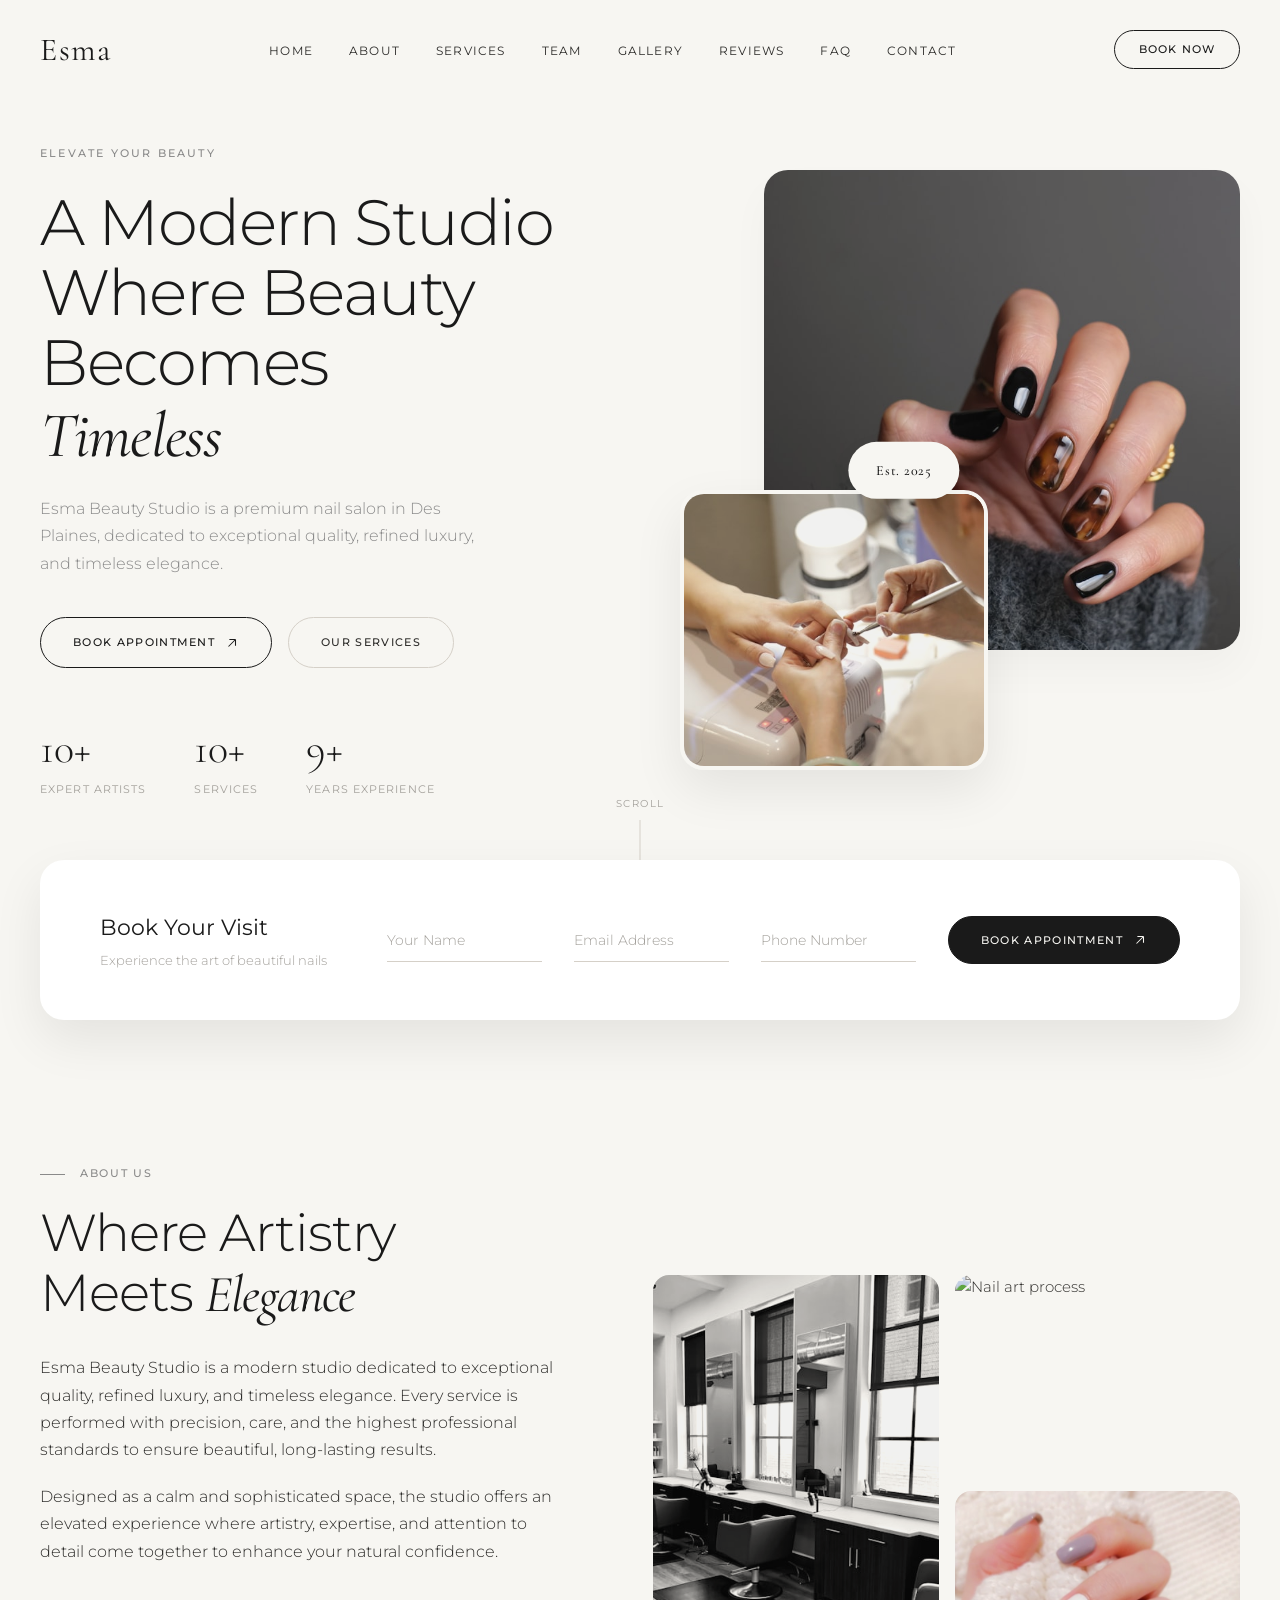
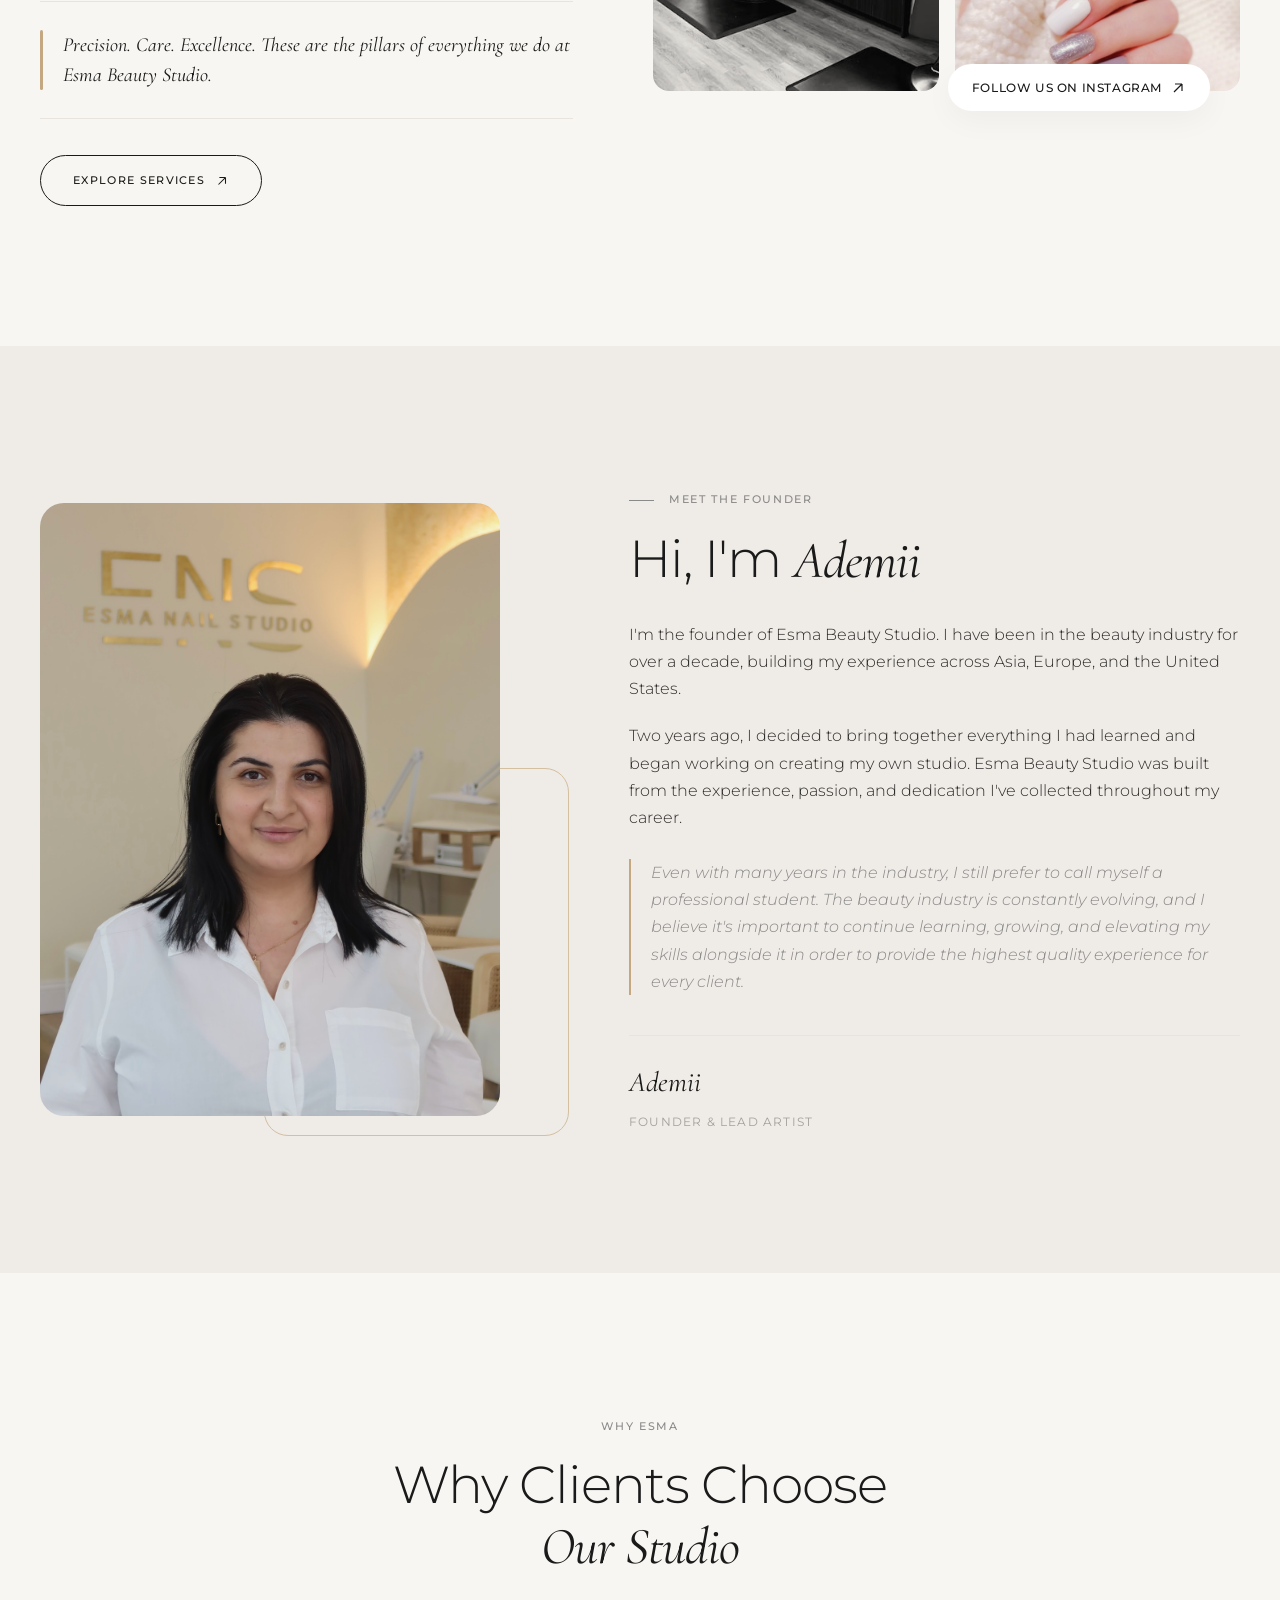
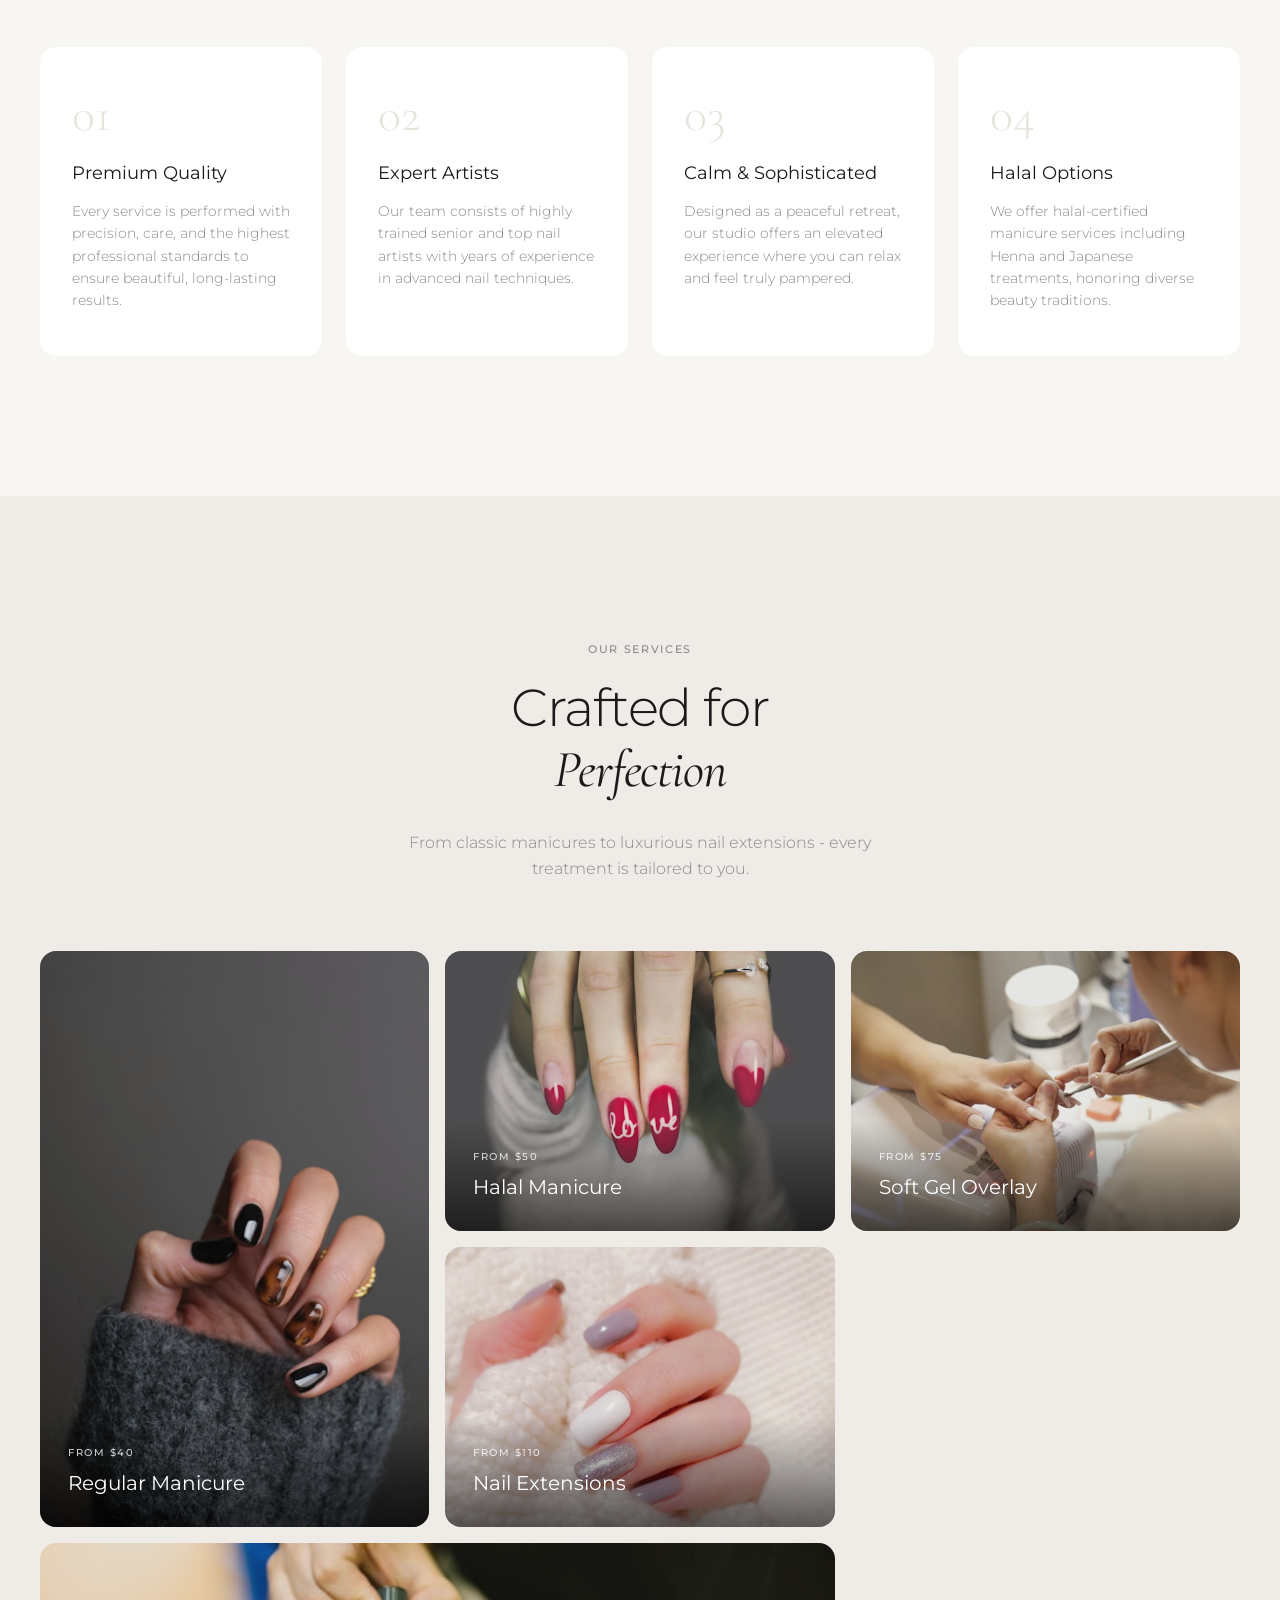
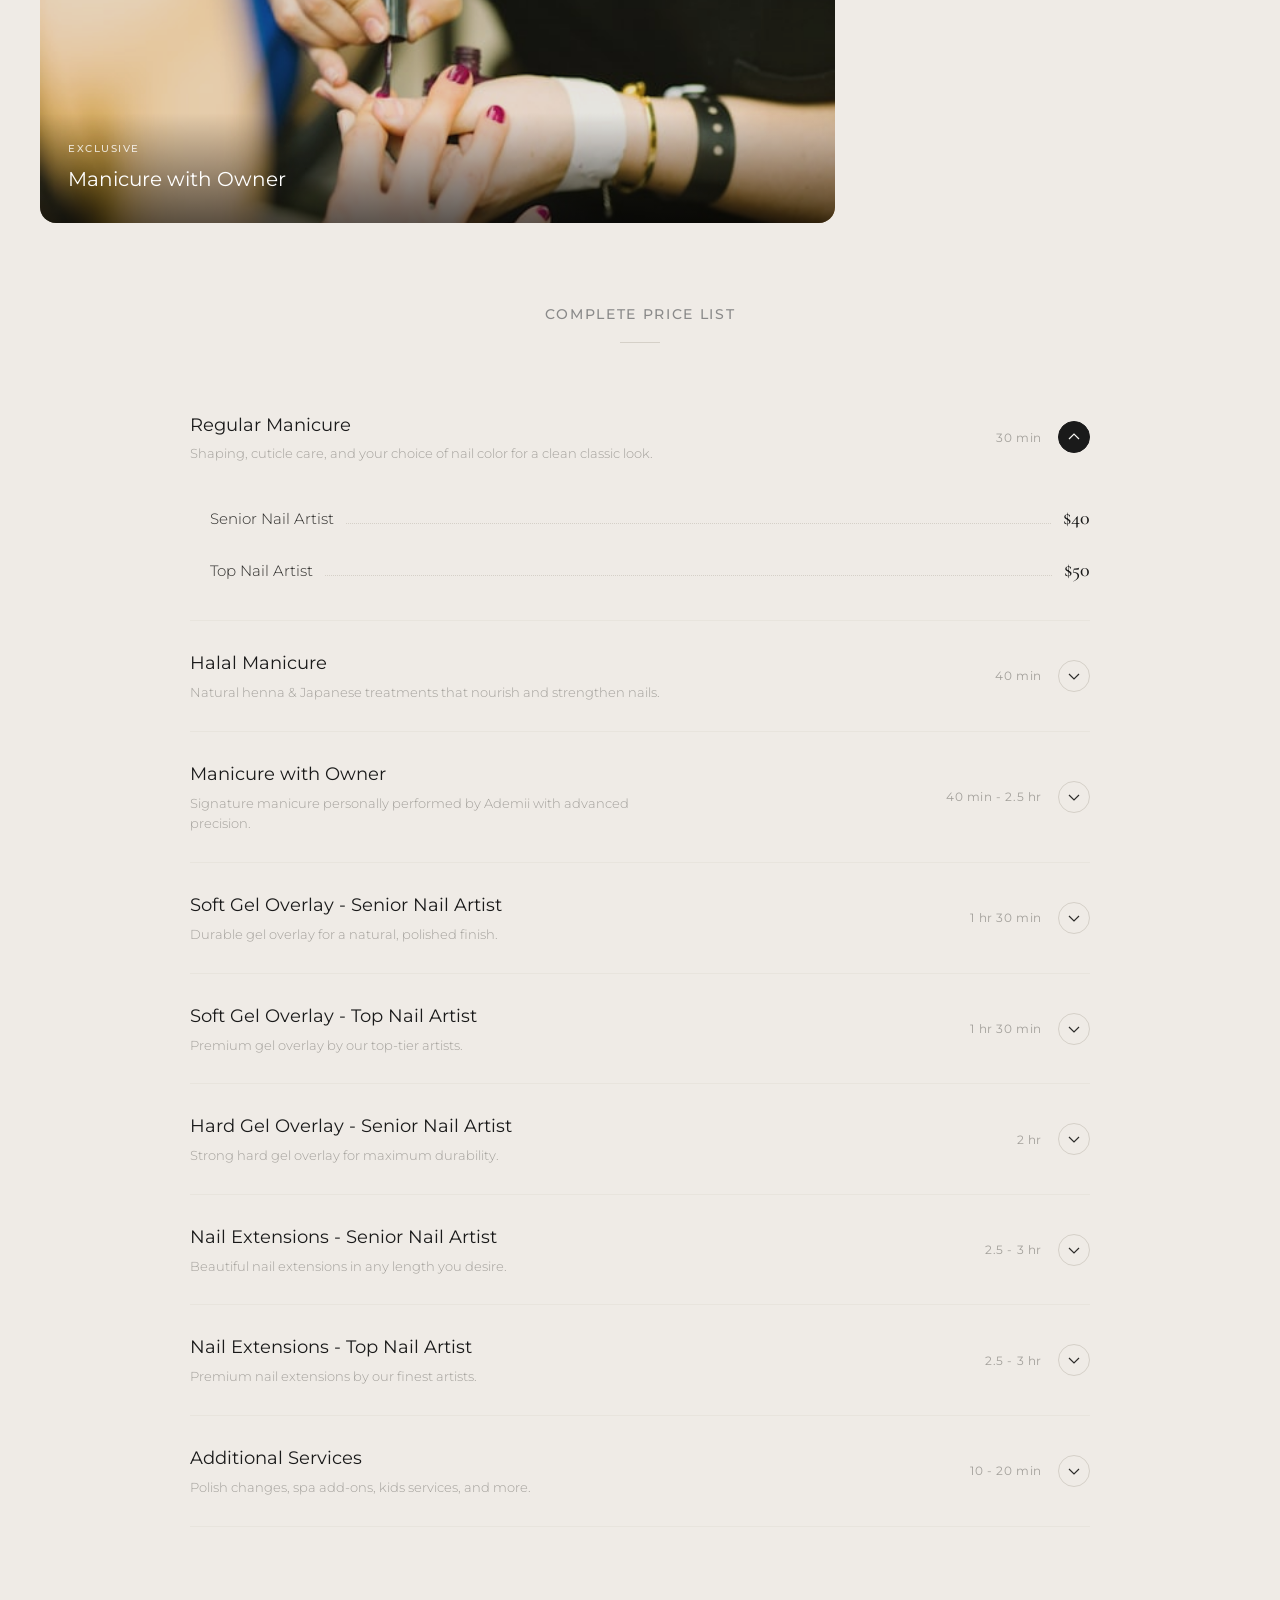
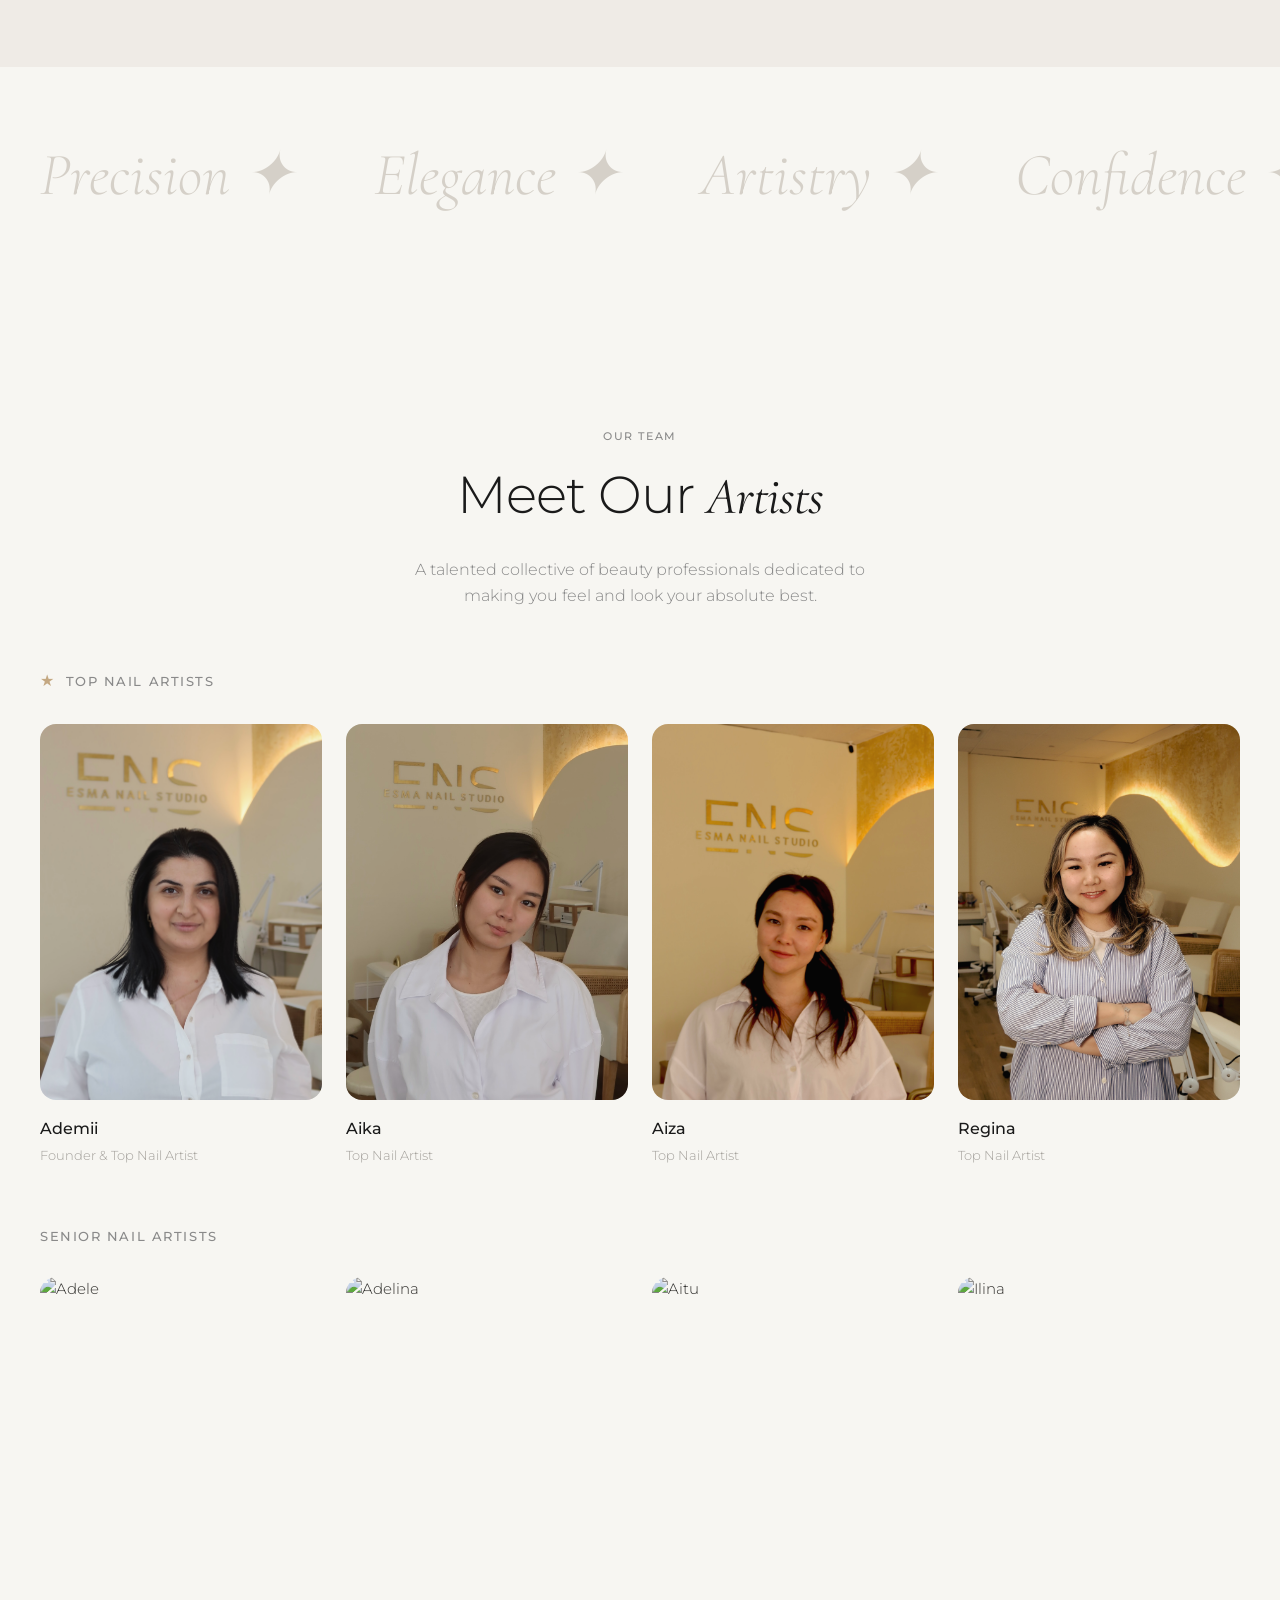
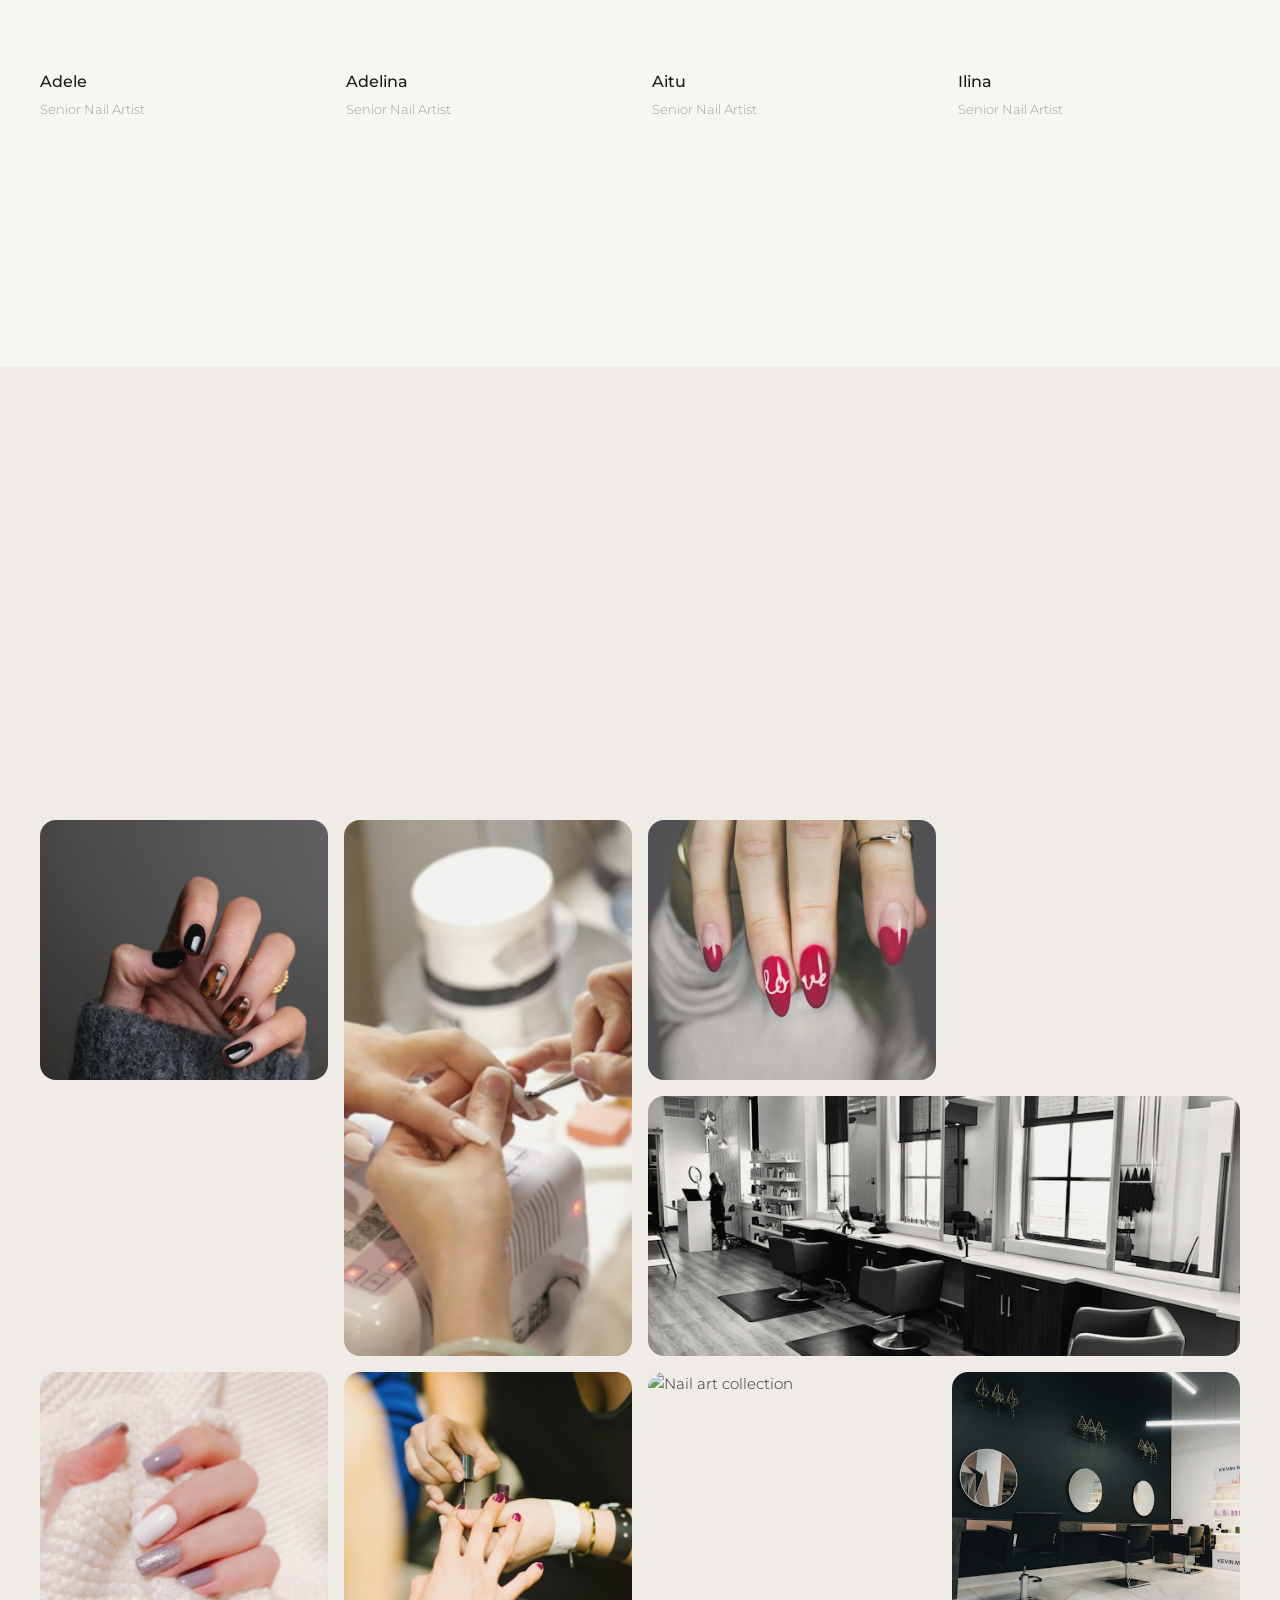
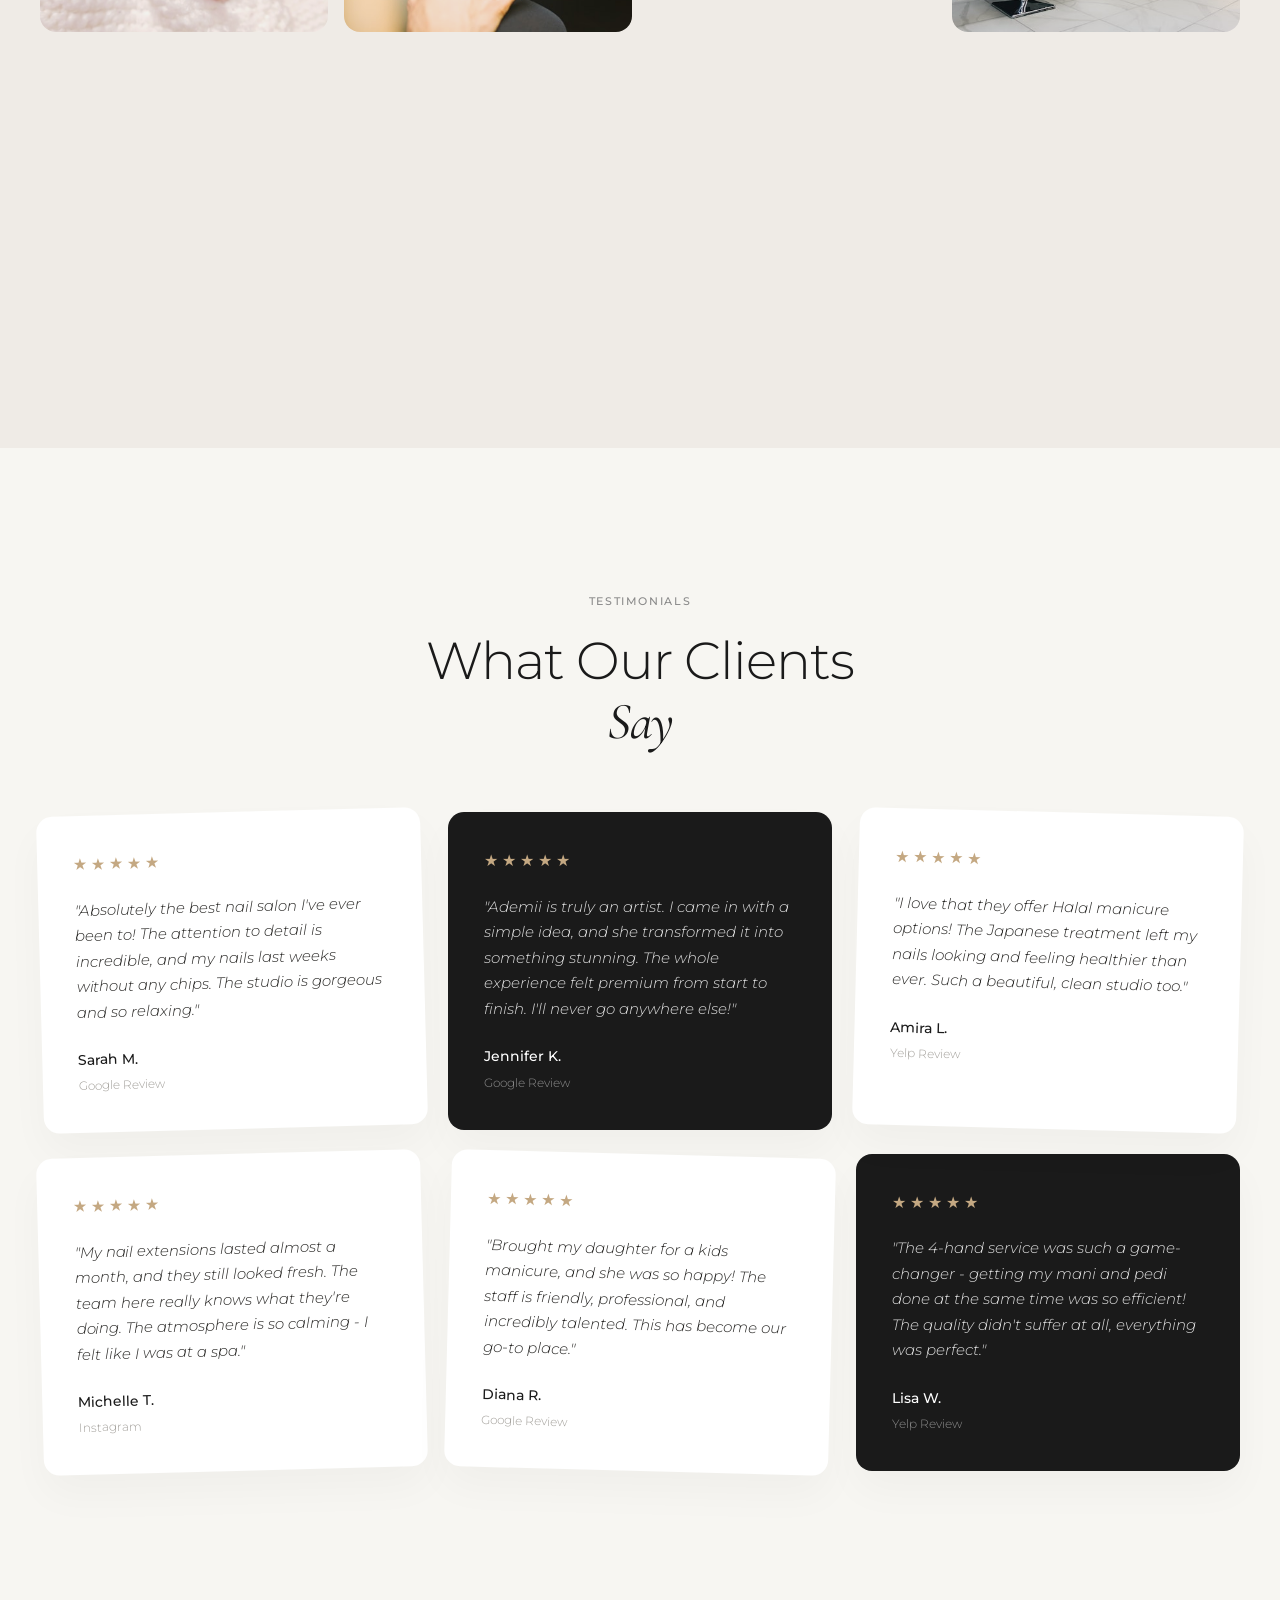
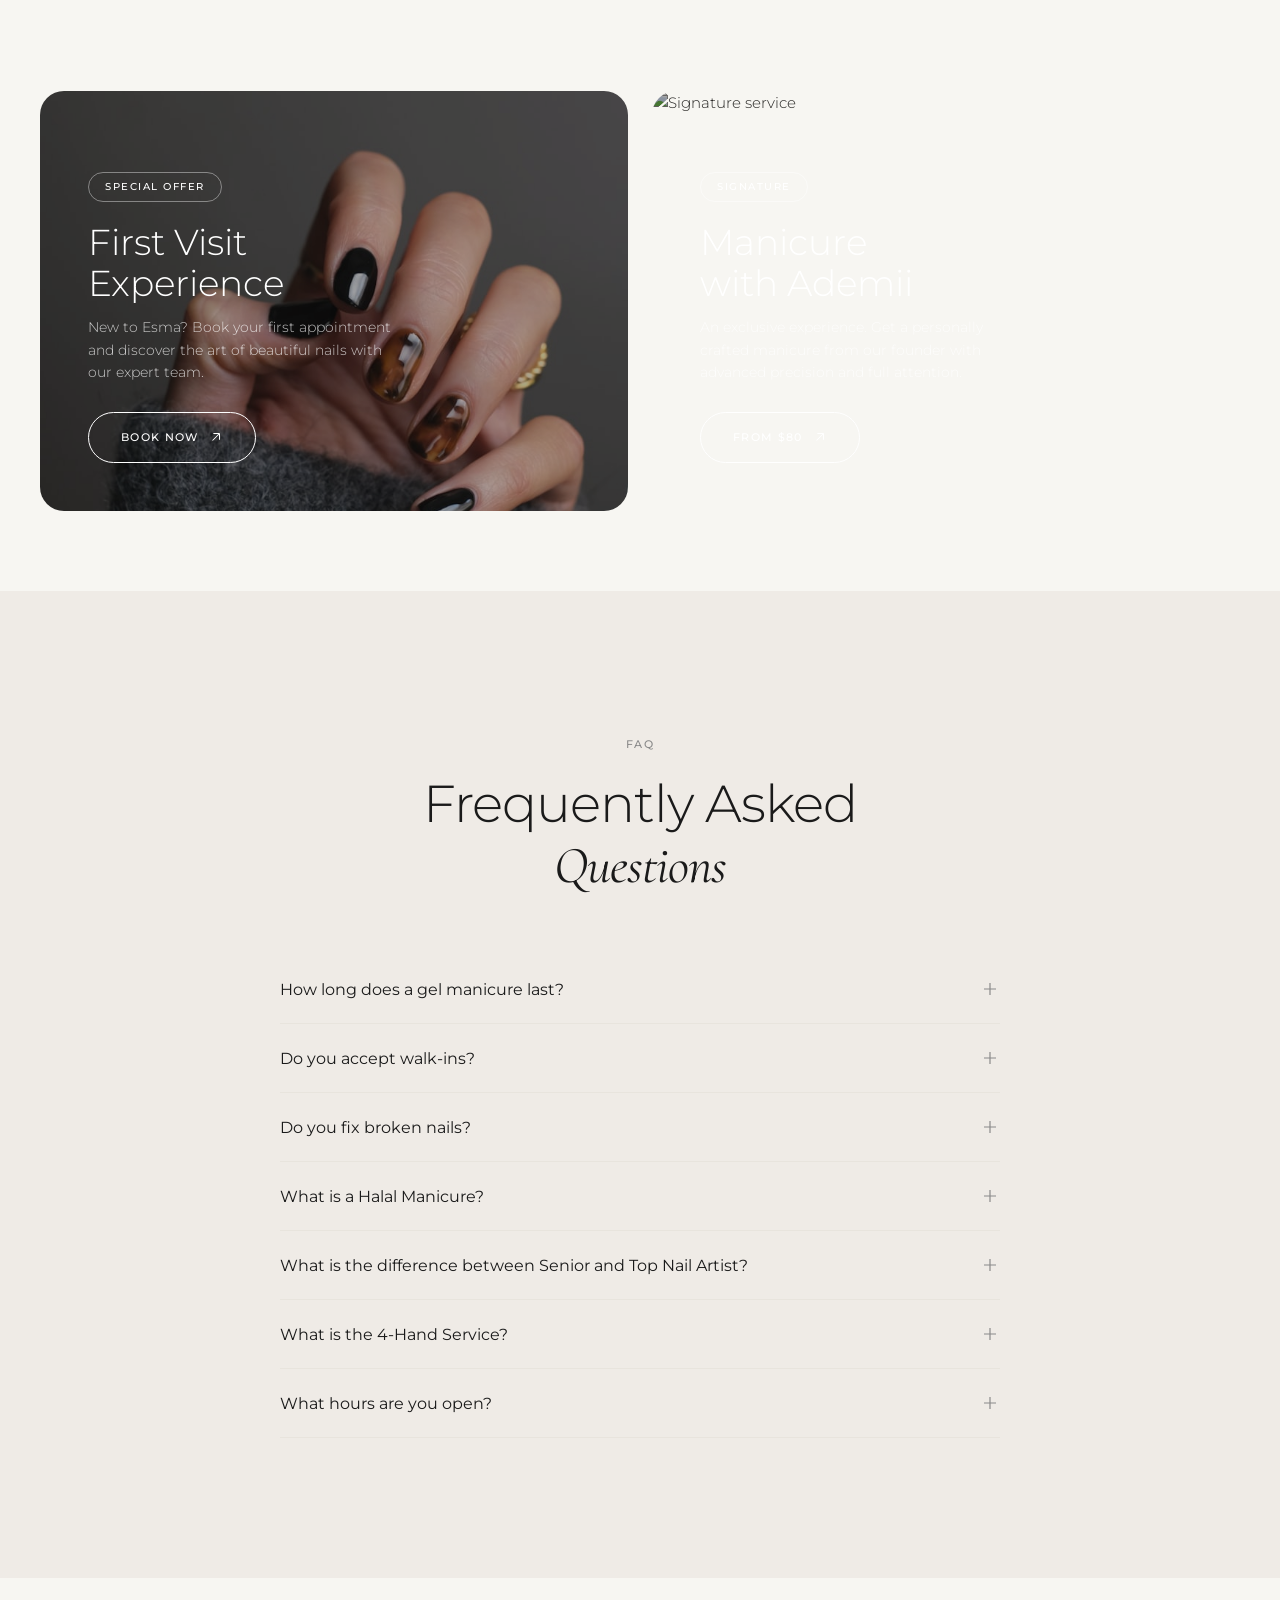
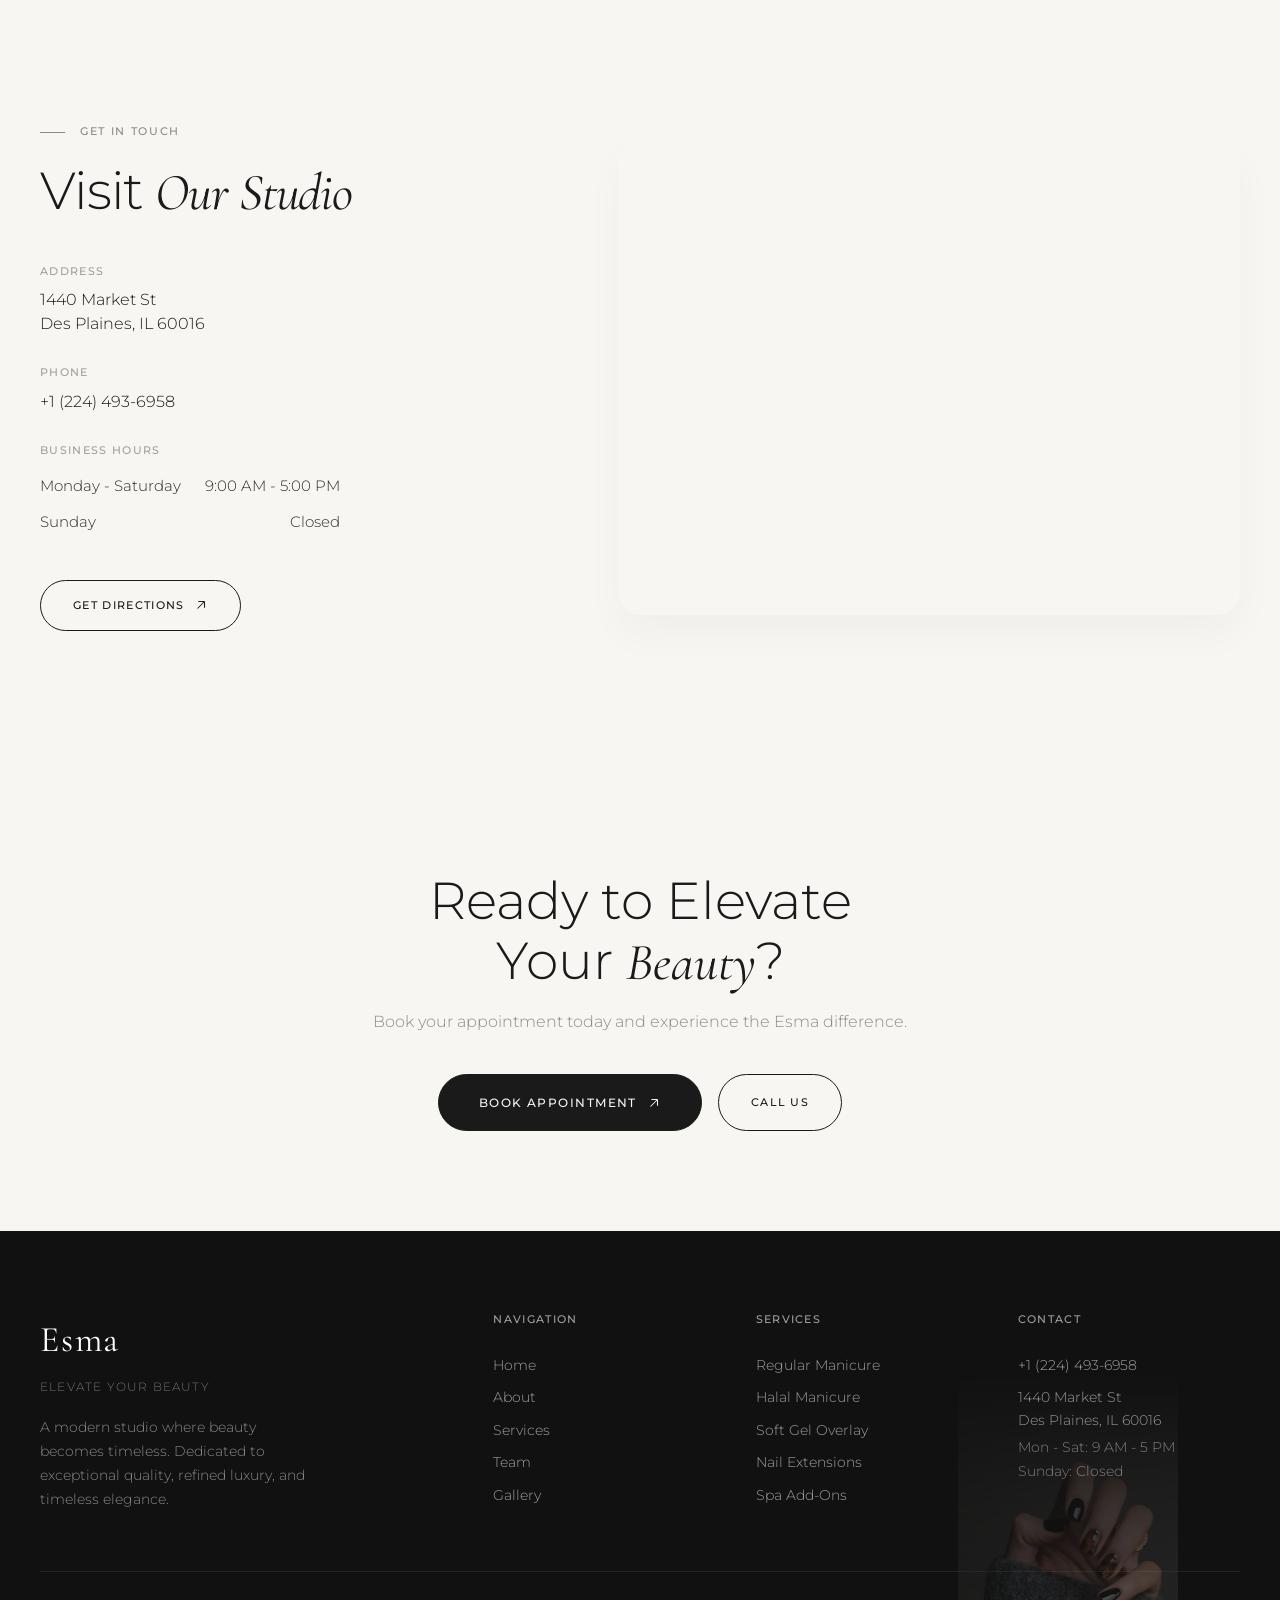
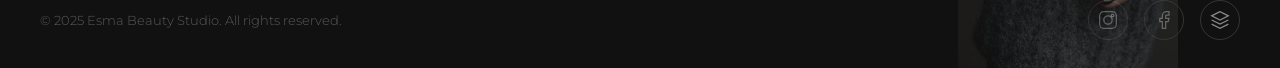
==== index.html @ 05c2ed82 "Initial commit: Esma Beauty Studio premium website" ====
<!DOCTYPE html>
<html lang="en">
<head>
    <meta charset="UTF-8">
    <meta name="viewport" content="width=device-width, initial-scale=1.0">
    <title>Esma Beauty Studio — Elevate Your Beauty</title>
    <meta name="description" content="Esma Beauty Studio is a modern luxury nail salon in Des Plaines, IL. Gel manicure, nail extensions, halal manicure, and more. Book your appointment today.">
    <meta name="keywords" content="Chicago nail salon, Gel manicure Chicago, Luxury nail studio, Des Plaines nail salon, Esma Beauty Studio">
    <link rel="preconnect" href="https://fonts.googleapis.com">
    <link rel="preconnect" href="https://fonts.gstatic.com" crossorigin>
    <link href="https://fonts.googleapis.com/css2?family=Cormorant+Garamond:ital,wght@0,300;0,400;0,500;0,600;0,700;1,300;1,400;1,500&family=Montserrat:wght@200;300;400;500;600&display=swap" rel="stylesheet">
    <link rel="stylesheet" href="css/style.css">
</head>
<body>

    <!-- ============================================ -->
    <!-- PRELOADER -->
    <!-- ============================================ -->
    <div class="preloader" id="preloader">
        <div class="preloader__inner">
            <span class="preloader__logo">Esma</span>
            <div class="preloader__bar">
                <div class="preloader__progress"></div>
            </div>
        </div>
    </div>

    <!-- ============================================ -->
    <!-- HEADER -->
    <!-- ============================================ -->
    <header class="header" id="header">
        <div class="header__container">
            <a href="#" class="header__logo">Esma</a>
            <nav class="header__nav" id="mainNav">
                <ul class="header__nav-list">
                    <li><a href="#hero" class="header__nav-link">Home</a></li>
                    <li><a href="#about" class="header__nav-link">About</a></li>
                    <li><a href="#services" class="header__nav-link">Services</a></li>
                    <li><a href="#team" class="header__nav-link">Team</a></li>
                    <li><a href="#gallery" class="header__nav-link">Gallery</a></li>
                    <li><a href="#reviews" class="header__nav-link">Reviews</a></li>
                    <li><a href="#faq" class="header__nav-link">FAQ</a></li>
                    <li><a href="#contact" class="header__nav-link">Contact</a></li>
                </ul>
            </nav>
            <div class="header__actions">
                <a href="#booking" class="header__cta">Book Now</a>
                <button class="header__burger" id="burgerBtn" aria-label="Open menu">
                    <span></span>
                    <span></span>
                    <span></span>
                </button>
            </div>
        </div>
    </header>

    <!-- Mobile Menu Overlay -->
    <div class="mobile-menu" id="mobileMenu">
        <div class="mobile-menu__inner">
            <div class="mobile-menu__header">
                <span class="mobile-menu__logo">Esma</span>
                <button class="mobile-menu__close" id="mobileClose" aria-label="Close menu">
                    <span></span>
                    <span></span>
                </button>
            </div>
            <nav class="mobile-menu__nav">
                <a href="#hero" class="mobile-menu__link">Home</a>
                <a href="#about" class="mobile-menu__link">About</a>
                <a href="#services" class="mobile-menu__link">Services</a>
                <a href="#team" class="mobile-menu__link">Team</a>
                <a href="#gallery" class="mobile-menu__link">Gallery</a>
                <a href="#reviews" class="mobile-menu__link">Reviews</a>
                <a href="#faq" class="mobile-menu__link">FAQ</a>
                <a href="#contact" class="mobile-menu__link">Contact</a>
            </nav>
            <div class="mobile-menu__footer">
                <a href="tel:+12244936958" class="mobile-menu__phone">+1 (224) 493-6958</a>
                <p class="mobile-menu__address">1440 Market St, Des Plaines, IL 60016</p>
            </div>
        </div>
    </div>

    <!-- ============================================ -->
    <!-- HERO SECTION -->
    <!-- ============================================ -->
    <section class="hero" id="hero">
        <div class="hero__container">
            <div class="hero__content" data-animate="fade-up">
                <span class="hero__tagline">Elevate Your Beauty</span>
                <h1 class="hero__title">A Modern Studio<br>Where Beauty Becomes<br><em>Timeless</em></h1>
                <p class="hero__description">Esma Beauty Studio is a premium nail salon in Des Plaines, dedicated to exceptional quality, refined luxury, and timeless elegance.</p>
                <div class="hero__buttons">
                    <a href="#booking" class="btn btn--primary">
                        <span>Book Appointment</span>
                        <svg width="16" height="16" viewBox="0 0 16 16" fill="none"><path d="M4 12L12 4M12 4H5M12 4V11" stroke="currentColor" stroke-width="1.2"/></svg>
                    </a>
                    <a href="#services" class="btn btn--ghost">
                        <span>Our Services</span>
                    </a>
                </div>
                <div class="hero__stats">
                    <div class="hero__stat" data-animate="fade-up" data-delay="200">
                        <span class="hero__stat-number">10+</span>
                        <span class="hero__stat-label">Expert Artists</span>
                    </div>
                    <div class="hero__stat" data-animate="fade-up" data-delay="400">
                        <span class="hero__stat-number">15+</span>
                        <span class="hero__stat-label">Services</span>
                    </div>
                    <div class="hero__stat" data-animate="fade-up" data-delay="600">
                        <span class="hero__stat-number">10+</span>
                        <span class="hero__stat-label">Years Experience</span>
                    </div>
                </div>
            </div>
            <div class="hero__visual" data-animate="fade-left">
                <div class="hero__image-main">
                    <img src="img/nails1.jpg" alt="Luxury nail art">
                </div>
                <div class="hero__image-secondary">
                    <img src="img/nails2.jpg" alt="Nail treatment">
                </div>
                <div class="hero__float-badge">
                    <span class="hero__badge-text">Est. 2025</span>
                </div>
            </div>
        </div>
        <div class="hero__scroll-indicator">
            <span>Scroll</span>
            <div class="hero__scroll-line"></div>
        </div>
    </section>

    <!-- ============================================ -->
    <!-- BOOKING STRIP -->
    <!-- ============================================ -->
    <section class="booking-strip" id="booking">
        <div class="booking-strip__container" data-animate="fade-up">
            <div class="booking-strip__info">
                <h3 class="booking-strip__title">Book Your Visit</h3>
                <p class="booking-strip__subtitle">Experience the art of beautiful nails</p>
            </div>
            <form class="booking-strip__form" id="bookingForm">
                <div class="booking-strip__field">
                    <input type="text" placeholder="Your Name" required>
                </div>
                <div class="booking-strip__field">
                    <input type="email" placeholder="Email Address" required>
                </div>
                <div class="booking-strip__field">
                    <input type="tel" placeholder="Phone Number" required>
                </div>
                <button type="submit" class="btn btn--filled">
                    <span>Book Appointment</span>
                    <svg width="16" height="16" viewBox="0 0 16 16" fill="none"><path d="M4 12L12 4M12 4H5M12 4V11" stroke="currentColor" stroke-width="1.2"/></svg>
                </button>
            </form>
        </div>
    </section>

    <!-- ============================================ -->
    <!-- ABOUT SECTION -->
    <!-- ============================================ -->
    <section class="about" id="about">
        <div class="about__container">
            <div class="about__content" data-animate="fade-up">
                <span class="section-tag">About Us</span>
                <h2 class="section-title">Where Artistry<br>Meets <em>Elegance</em></h2>
                <p class="about__text">Esma Beauty Studio is a modern studio dedicated to exceptional quality, refined luxury, and timeless elegance. Every service is performed with precision, care, and the highest professional standards to ensure beautiful, long-lasting results.</p>
                <p class="about__text">Designed as a calm and sophisticated space, the studio offers an elevated experience where artistry, expertise, and attention to detail come together to enhance your natural confidence.</p>
                <div class="about__highlight">
                    <div class="about__highlight-line"></div>
                    <p class="about__highlight-text">Precision. Care. Excellence. These are the pillars of everything we do at Esma Beauty Studio.</p>
                </div>
                <a href="#services" class="btn btn--primary">
                    <span>Explore Services</span>
                    <svg width="16" height="16" viewBox="0 0 16 16" fill="none"><path d="M4 12L12 4M12 4H5M12 4V11" stroke="currentColor" stroke-width="1.2"/></svg>
                </a>
            </div>
            <div class="about__gallery" data-animate="fade-left">
                <div class="about__gallery-grid">
                    <div class="about__gallery-item about__gallery-item--large">
                        <img src="img/interior1.jpg" alt="Esma Beauty Studio interior">
                    </div>
                    <div class="about__gallery-item about__gallery-item--small">
                        <img src="img/nails6.jpg" alt="Nail art process">
                    </div>
                    <div class="about__gallery-item about__gallery-item--medium">
                        <img src="img/nails4.jpg" alt="Luxury nail salon">
                    </div>
                </div>
                <a href="#" class="about__instagram-badge" target="_blank">
                    <span>Follow us on Instagram</span>
                    <svg width="16" height="16" viewBox="0 0 16 16" fill="none"><path d="M4 12L12 4M12 4H5M12 4V11" stroke="currentColor" stroke-width="1.2"/></svg>
                </a>
            </div>
        </div>
    </section>

    <!-- ============================================ -->
    <!-- MEET THE OWNER -->
    <!-- ============================================ -->
    <section class="owner" id="owner">
        <div class="owner__container">
            <div class="owner__image" data-animate="fade-right">
                <img src="1 staff/IMG_4449.jpg" alt="Ademii - Founder of Esma Beauty Studio">
                <div class="owner__image-accent"></div>
            </div>
            <div class="owner__content" data-animate="fade-up">
                <span class="section-tag">Meet the Founder</span>
                <h2 class="section-title">Hi, I'm <em>Ademii</em></h2>
                <p class="owner__text">I'm the founder of Esma Beauty Studio. I have been in the beauty industry for over a decade, building my experience across Asia, Europe, and the United States.</p>
                <p class="owner__text">Two years ago, I decided to bring together everything I had learned and began working on creating my own studio. Esma Beauty Studio was built from the experience, passion, and dedication I've collected throughout my career.</p>
                <p class="owner__text owner__text--accent">Even with many years in the industry, I still prefer to call myself a professional student. The beauty industry is constantly evolving, and I believe it's important to continue learning, growing, and elevating my skills alongside it in order to provide the highest quality experience for every client.</p>
                <div class="owner__signature">
                    <span class="owner__signature-name">Ademii</span>
                    <span class="owner__signature-role">Founder &amp; Lead Artist</span>
                </div>
            </div>
        </div>
    </section>

    <!-- ============================================ -->
    <!-- WHY CHOOSE US -->
    <!-- ============================================ -->
    <section class="why-us" id="why-us">
        <div class="why-us__container">
            <div class="why-us__header" data-animate="fade-up">
                <span class="section-tag">Why Esma</span>
                <h2 class="section-title">Why Clients Choose<br><em>Our Studio</em></h2>
            </div>
            <div class="why-us__grid">
                <div class="why-us__card" data-animate="fade-up" data-delay="0">
                    <span class="why-us__card-number">01</span>
                    <h3 class="why-us__card-title">Premium Quality</h3>
                    <p class="why-us__card-text">Every service is performed with precision, care, and the highest professional standards to ensure beautiful, long-lasting results.</p>
                </div>
                <div class="why-us__card" data-animate="fade-up" data-delay="150">
                    <span class="why-us__card-number">02</span>
                    <h3 class="why-us__card-title">Expert Artists</h3>
                    <p class="why-us__card-text">Our team consists of highly trained senior and top nail artists with years of experience in advanced nail techniques.</p>
                </div>
                <div class="why-us__card" data-animate="fade-up" data-delay="300">
                    <span class="why-us__card-number">03</span>
                    <h3 class="why-us__card-title">Calm &amp; Sophisticated</h3>
                    <p class="why-us__card-text">Designed as a peaceful retreat, our studio offers an elevated experience where you can relax and feel truly pampered.</p>
                </div>
                <div class="why-us__card" data-animate="fade-up" data-delay="450">
                    <span class="why-us__card-number">04</span>
                    <h3 class="why-us__card-title">Halal Options</h3>
                    <p class="why-us__card-text">We offer halal-certified manicure services including Henna and Japanese treatments, honoring diverse beauty traditions.</p>
                </div>
            </div>
        </div>
    </section>

    <!-- ============================================ -->
    <!-- SERVICES SECTION -->
    <!-- ============================================ -->
    <section class="services" id="services">
        <div class="services__container">
            <div class="services__header" data-animate="fade-up">
                <span class="section-tag">Our Services</span>
                <h2 class="section-title">Crafted for<br><em>Perfection</em></h2>
                <p class="services__intro">From classic manicures to luxurious nail extensions - every treatment is tailored to you.</p>
            </div>

            <!-- Service Categories Visual Grid -->
            <div class="services__visual-grid" data-animate="fade-up">
                <div class="services__visual-card services__visual-card--large">
                    <img src="img/nails1.jpg" alt="Regular Manicure">
                    <div class="services__visual-overlay">
                        <span class="services__visual-tag">From $40</span>
                        <h3 class="services__visual-title">Regular Manicure</h3>
                        <span class="services__visual-arrow">
                            <svg width="24" height="24" viewBox="0 0 16 16" fill="none"><path d="M4 12L12 4M12 4H5M12 4V11" stroke="currentColor" stroke-width="1.2"/></svg>
                        </span>
                    </div>
                </div>
                <div class="services__visual-card">
                    <img src="img/nails3.jpg" alt="Halal Manicure">
                    <div class="services__visual-overlay">
                        <span class="services__visual-tag">From $50</span>
                        <h3 class="services__visual-title">Halal Manicure</h3>
                        <span class="services__visual-arrow">
                            <svg width="24" height="24" viewBox="0 0 16 16" fill="none"><path d="M4 12L12 4M12 4H5M12 4V11" stroke="currentColor" stroke-width="1.2"/></svg>
                        </span>
                    </div>
                </div>
                <div class="services__visual-card">
                    <img src="img/nails2.jpg" alt="Soft Gel Overlay">
                    <div class="services__visual-overlay">
                        <span class="services__visual-tag">From $75</span>
                        <h3 class="services__visual-title">Soft Gel Overlay</h3>
                        <span class="services__visual-arrow">
                            <svg width="24" height="24" viewBox="0 0 16 16" fill="none"><path d="M4 12L12 4M12 4H5M12 4V11" stroke="currentColor" stroke-width="1.2"/></svg>
                        </span>
                    </div>
                </div>
                <div class="services__visual-card">
                    <img src="img/nails4.jpg" alt="Nail Extensions">
                    <div class="services__visual-overlay">
                        <span class="services__visual-tag">From $110</span>
                        <h3 class="services__visual-title">Nail Extensions</h3>
                        <span class="services__visual-arrow">
                            <svg width="24" height="24" viewBox="0 0 16 16" fill="none"><path d="M4 12L12 4M12 4H5M12 4V11" stroke="currentColor" stroke-width="1.2"/></svg>
                        </span>
                    </div>
                </div>
                <div class="services__visual-card services__visual-card--wide">
                    <img src="img/nails5.jpg" alt="Manicure with Owner">
                    <div class="services__visual-overlay">
                        <span class="services__visual-tag">Exclusive</span>
                        <h3 class="services__visual-title">Manicure with Owner</h3>
                        <span class="services__visual-arrow">
                            <svg width="24" height="24" viewBox="0 0 16 16" fill="none"><path d="M4 12L12 4M12 4H5M12 4V11" stroke="currentColor" stroke-width="1.2"/></svg>
                        </span>
                    </div>
                </div>
            </div>

            <!-- Detailed Price List -->
            <div class="services__pricelist" data-animate="fade-up">
                <h3 class="services__pricelist-heading">Complete Price List</h3>

                <!-- Regular Manicure -->
                <div class="services__category">
                    <div class="services__category-header" data-accordion>
                        <div>
                            <h4 class="services__category-title">Regular Manicure</h4>
                            <p class="services__category-desc">Shaping, cuticle care, and your choice of nail color for a clean classic look.</p>
                        </div>
                        <div class="services__category-meta">
                            <span class="services__category-duration">30 min</span>
                            <span class="services__category-toggle">
                                <svg width="20" height="20" viewBox="0 0 20 20" fill="none"><path d="M5 8L10 13L15 8" stroke="currentColor" stroke-width="1.2"/></svg>
                            </span>
                        </div>
                    </div>
                    <div class="services__category-body">
                        <div class="services__price-row">
                            <span class="services__price-name">Senior Nail Artist</span>
                            <span class="services__price-dots"></span>
                            <span class="services__price-value">$40</span>
                        </div>
                        <div class="services__price-row">
                            <span class="services__price-name">Top Nail Artist</span>
                            <span class="services__price-dots"></span>
                            <span class="services__price-value">$50</span>
                        </div>
                    </div>
                </div>

                <!-- Halal Manicure -->
                <div class="services__category">
                    <div class="services__category-header" data-accordion>
                        <div>
                            <h4 class="services__category-title">Halal Manicure</h4>
                            <p class="services__category-desc">Natural henna &amp; Japanese treatments that nourish and strengthen nails.</p>
                        </div>
                        <div class="services__category-meta">
                            <span class="services__category-duration">40 min</span>
                            <span class="services__category-toggle">
                                <svg width="20" height="20" viewBox="0 0 20 20" fill="none"><path d="M5 8L10 13L15 8" stroke="currentColor" stroke-width="1.2"/></svg>
                            </span>
                        </div>
                    </div>
                    <div class="services__category-body">
                        <div class="services__price-row">
                            <span class="services__price-name">Henna Manicure - Senior Nail Artist</span>
                            <span class="services__price-dots"></span>
                            <span class="services__price-value">$50</span>
                        </div>
                        <div class="services__price-row">
                            <span class="services__price-name">Henna Manicure - Top Nail Artist</span>
                            <span class="services__price-dots"></span>
                            <span class="services__price-value">$60</span>
                        </div>
                        <div class="services__price-row">
                            <span class="services__price-name">Japanese Manicure - Senior Nail Artist</span>
                            <span class="services__price-dots"></span>
                            <span class="services__price-value">$50</span>
                        </div>
                        <div class="services__price-row">
                            <span class="services__price-name">Japanese Manicure - Top Nail Artist</span>
                            <span class="services__price-dots"></span>
                            <span class="services__price-value">$60</span>
                        </div>
                    </div>
                </div>

                <!-- Manicure with Owner -->
                <div class="services__category">
                    <div class="services__category-header" data-accordion>
                        <div>
                            <h4 class="services__category-title">Manicure with Owner</h4>
                            <p class="services__category-desc">Signature manicure personally performed by Ademii with advanced precision.</p>
                        </div>
                        <div class="services__category-meta">
                            <span class="services__category-duration">40 min - 2.5 hr</span>
                            <span class="services__category-toggle">
                                <svg width="20" height="20" viewBox="0 0 20 20" fill="none"><path d="M5 8L10 13L15 8" stroke="currentColor" stroke-width="1.2"/></svg>
                            </span>
                        </div>
                    </div>
                    <div class="services__category-body">
                        <div class="services__price-row">
                            <span class="services__price-name">Regular Manicure <span class="services__price-time">40 min</span></span>
                            <span class="services__price-dots"></span>
                            <span class="services__price-value">$80</span>
                        </div>
                        <div class="services__price-row">
                            <span class="services__price-name">Soft Gel Manicure <span class="services__price-time">1 hr 30 min</span></span>
                            <span class="services__price-dots"></span>
                            <span class="services__price-value">$100</span>
                        </div>
                        <div class="services__price-row">
                            <span class="services__price-name">Hard Gel Overlay <span class="services__price-time">2 hr</span></span>
                            <span class="services__price-dots"></span>
                            <span class="services__price-value">$120</span>
                        </div>
                        <div class="services__price-row">
                            <span class="services__price-name">Nail Extension <span class="services__price-time">2 hr 30 min</span></span>
                            <span class="services__price-dots"></span>
                            <span class="services__price-value">$150</span>
                        </div>
                    </div>
                </div>

                <!-- Soft Gel Overlay - Senior -->
                <div class="services__category">
                    <div class="services__category-header" data-accordion>
                        <div>
                            <h4 class="services__category-title">Soft Gel Overlay - Senior Nail Artist</h4>
                            <p class="services__category-desc">Durable gel overlay for a natural, polished finish.</p>
                        </div>
                        <div class="services__category-meta">
                            <span class="services__category-duration">1 hr 30 min</span>
                            <span class="services__category-toggle">
                                <svg width="20" height="20" viewBox="0 0 20 20" fill="none"><path d="M5 8L10 13L15 8" stroke="currentColor" stroke-width="1.2"/></svg>
                            </span>
                        </div>
                    </div>
                    <div class="services__category-body">
                        <div class="services__price-row">
                            <span class="services__price-name">Short Nails</span>
                            <span class="services__price-dots"></span>
                            <span class="services__price-value">$75</span>
                        </div>
                        <div class="services__price-row">
                            <span class="services__price-name">Medium Nails</span>
                            <span class="services__price-dots"></span>
                            <span class="services__price-value">$80</span>
                        </div>
                        <div class="services__price-row">
                            <span class="services__price-name">Long Nails</span>
                            <span class="services__price-dots"></span>
                            <span class="services__price-value">$85</span>
                        </div>
                    </div>
                </div>

                <!-- Soft Gel Overlay - Top -->
                <div class="services__category">
                    <div class="services__category-header" data-accordion>
                        <div>
                            <h4 class="services__category-title">Soft Gel Overlay - Top Nail Artist</h4>
                            <p class="services__category-desc">Premium gel overlay by our top-tier artists.</p>
                        </div>
                        <div class="services__category-meta">
                            <span class="services__category-duration">1 hr 30 min</span>
                            <span class="services__category-toggle">
                                <svg width="20" height="20" viewBox="0 0 20 20" fill="none"><path d="M5 8L10 13L15 8" stroke="currentColor" stroke-width="1.2"/></svg>
                            </span>
                        </div>
                    </div>
                    <div class="services__category-body">
                        <div class="services__price-row">
                            <span class="services__price-name">Short Nails</span>
                            <span class="services__price-dots"></span>
                            <span class="services__price-value">$80</span>
                        </div>
                        <div class="services__price-row">
                            <span class="services__price-name">Medium Nails</span>
                            <span class="services__price-dots"></span>
                            <span class="services__price-value">$85</span>
                        </div>
                        <div class="services__price-row">
                            <span class="services__price-name">Long Nails</span>
                            <span class="services__price-dots"></span>
                            <span class="services__price-value">$90</span>
                        </div>
                    </div>
                </div>

                <!-- Hard Gel Overlay -->
                <div class="services__category">
                    <div class="services__category-header" data-accordion>
                        <div>
                            <h4 class="services__category-title">Hard Gel Overlay - Senior Nail Artist</h4>
                            <p class="services__category-desc">Strong hard gel overlay for maximum durability.</p>
                        </div>
                        <div class="services__category-meta">
                            <span class="services__category-duration">2 hr</span>
                            <span class="services__category-toggle">
                                <svg width="20" height="20" viewBox="0 0 20 20" fill="none"><path d="M5 8L10 13L15 8" stroke="currentColor" stroke-width="1.2"/></svg>
                            </span>
                        </div>
                    </div>
                    <div class="services__category-body">
                        <div class="services__price-row">
                            <span class="services__price-name">Hard Gel Overlay</span>
                            <span class="services__price-dots"></span>
                            <span class="services__price-value">$85</span>
                        </div>
                    </div>
                </div>

                <!-- Nail Extensions - Senior -->
                <div class="services__category">
                    <div class="services__category-header" data-accordion>
                        <div>
                            <h4 class="services__category-title">Nail Extensions - Senior Nail Artist</h4>
                            <p class="services__category-desc">Beautiful nail extensions in any length you desire.</p>
                        </div>
                        <div class="services__category-meta">
                            <span class="services__category-duration">2.5 - 3 hr</span>
                            <span class="services__category-toggle">
                                <svg width="20" height="20" viewBox="0 0 20 20" fill="none"><path d="M5 8L10 13L15 8" stroke="currentColor" stroke-width="1.2"/></svg>
                            </span>
                        </div>
                    </div>
                    <div class="services__category-body">
                        <div class="services__price-row">
                            <span class="services__price-name">Short (1-1.5) <span class="services__price-time">2 hr 30 min</span></span>
                            <span class="services__price-dots"></span>
                            <span class="services__price-value">$110</span>
                        </div>
                        <div class="services__price-row">
                            <span class="services__price-name">Medium (2-2.5) <span class="services__price-time">2 hr 30 min</span></span>
                            <span class="services__price-dots"></span>
                            <span class="services__price-value">$120</span>
                        </div>
                        <div class="services__price-row">
                            <span class="services__price-name">Long (3-3.5) <span class="services__price-time">2 hr 30 min</span></span>
                            <span class="services__price-dots"></span>
                            <span class="services__price-value">$130</span>
                        </div>
                        <div class="services__price-row">
                            <span class="services__price-name">Extra Long (4-6) <span class="services__price-time">3 hr</span></span>
                            <span class="services__price-dots"></span>
                            <span class="services__price-value">$140</span>
                        </div>
                    </div>
                </div>

                <!-- Nail Extensions - Top -->
                <div class="services__category">
                    <div class="services__category-header" data-accordion>
                        <div>
                            <h4 class="services__category-title">Nail Extensions - Top Nail Artist</h4>
                            <p class="services__category-desc">Premium nail extensions by our finest artists.</p>
                        </div>
                        <div class="services__category-meta">
                            <span class="services__category-duration">2.5 - 3 hr</span>
                            <span class="services__category-toggle">
                                <svg width="20" height="20" viewBox="0 0 20 20" fill="none"><path d="M5 8L10 13L15 8" stroke="currentColor" stroke-width="1.2"/></svg>
                            </span>
                        </div>
                    </div>
                    <div class="services__category-body">
                        <div class="services__price-row">
                            <span class="services__price-name">Short (1-1.5) <span class="services__price-time">2 hr 30 min</span></span>
                            <span class="services__price-dots"></span>
                            <span class="services__price-value">$120</span>
                        </div>
                        <div class="services__price-row">
                            <span class="services__price-name">Medium (2-2.5) <span class="services__price-time">2 hr 30 min</span></span>
                            <span class="services__price-dots"></span>
                            <span class="services__price-value">$130</span>
                        </div>
                        <div class="services__price-row">
                            <span class="services__price-name">Long (3-3.5) <span class="services__price-time">2 hr 30 min</span></span>
                            <span class="services__price-dots"></span>
                            <span class="services__price-value">$140</span>
                        </div>
                        <div class="services__price-row">
                            <span class="services__price-name">Extra Long (4-6) <span class="services__price-time">3 hr</span></span>
                            <span class="services__price-dots"></span>
                            <span class="services__price-value">$150</span>
                        </div>
                    </div>
                </div>

                <!-- Additional Services -->
                <div class="services__category">
                    <div class="services__category-header" data-accordion>
                        <div>
                            <h4 class="services__category-title">Additional Services</h4>
                            <p class="services__category-desc">Polish changes, spa add-ons, kids services, and more.</p>
                        </div>
                        <div class="services__category-meta">
                            <span class="services__category-duration">10 - 20 min</span>
                            <span class="services__category-toggle">
                                <svg width="20" height="20" viewBox="0 0 20 20" fill="none"><path d="M5 8L10 13L15 8" stroke="currentColor" stroke-width="1.2"/></svg>
                            </span>
                        </div>
                    </div>
                    <div class="services__category-body">
                        <div class="services__price-row">
                            <span class="services__price-name">Hand Polish Change <span class="services__price-time">15 min</span></span>
                            <span class="services__price-dots"></span>
                            <span class="services__price-value">$15</span>
                        </div>
                        <div class="services__price-row">
                            <span class="services__price-name">Spa Manicure Add-On <span class="services__price-time">20 min</span></span>
                            <span class="services__price-dots"></span>
                            <span class="services__price-value">$20</span>
                        </div>
                        <div class="services__price-row services__price-row--note">
                            <span class="services__price-note">Includes hand mask, scrub and 10 minute massage</span>
                        </div>
                        <div class="services__price-row">
                            <span class="services__price-name">Kids Manicure <span class="services__price-time">15 min</span></span>
                            <span class="services__price-dots"></span>
                            <span class="services__price-value">$15</span>
                        </div>
                        <div class="services__price-row">
                            <span class="services__price-name">4 Hand Service <span class="services__price-time">10 min</span></span>
                            <span class="services__price-dots"></span>
                            <span class="services__price-value">$20</span>
                        </div>
                        <div class="services__price-row services__price-row--note">
                            <span class="services__price-note">Manicure and pedicure performed simultaneously by two technicians</span>
                        </div>
                    </div>
                </div>

            </div>
        </div>
    </section>

    <!-- ============================================ -->
    <!-- MARQUEE / RUNNING TEXT -->
    <!-- ============================================ -->
    <div class="marquee" data-animate="fade-up">
        <div class="marquee__track">
            <span class="marquee__item">Precision &#10022;</span>
            <span class="marquee__item">Elegance &#10022;</span>
            <span class="marquee__item">Artistry &#10022;</span>
            <span class="marquee__item">Confidence &#10022;</span>
            <span class="marquee__item">Beauty &#10022;</span>
            <span class="marquee__item">Luxury &#10022;</span>
            <span class="marquee__item">Precision &#10022;</span>
            <span class="marquee__item">Elegance &#10022;</span>
            <span class="marquee__item">Artistry &#10022;</span>
            <span class="marquee__item">Confidence &#10022;</span>
            <span class="marquee__item">Beauty &#10022;</span>
            <span class="marquee__item">Luxury &#10022;</span>
        </div>
    </div>

    <!-- ============================================ -->
    <!-- TEAM SECTION -->
    <!-- ============================================ -->
    <section class="team" id="team">
        <div class="team__container">
            <div class="team__header" data-animate="fade-up">
                <span class="section-tag">Our Team</span>
                <h2 class="section-title">Meet Our <em>Artists</em></h2>
                <p class="team__intro">A talented collective of beauty professionals dedicated to making you feel and look your absolute best.</p>
            </div>

            <!-- Top Nail Artists -->
            <div class="team__group" data-animate="fade-up">
                <h3 class="team__group-title">
                    <span class="team__group-badge">&#9733;</span>
                    Top Nail Artists
                </h3>
                <div class="team__carousel" id="teamCarouselTop">
                    <div class="team__carousel-track">
                        <div class="team__member">
                            <div class="team__member-photo">
                                <img src="1 staff/IMG_4449.jpg" alt="Ademii">
                            </div>
                            <h4 class="team__member-name">Ademii</h4>
                            <p class="team__member-role">Founder &amp; Top Nail Artist</p>
                        </div>
                        <div class="team__member">
                            <div class="team__member-photo">
                                <img src="1 staff/IMG_4460.jpg" alt="Aika">
                            </div>
                            <h4 class="team__member-name">Aika</h4>
                            <p class="team__member-role">Top Nail Artist</p>
                        </div>
                        <div class="team__member">
                            <div class="team__member-photo">
                                <img src="1 staff/IMG_4485.jpg" alt="Aiza">
                            </div>
                            <h4 class="team__member-name">Aiza</h4>
                            <p class="team__member-role">Top Nail Artist</p>
                        </div>
                        <div class="team__member">
                            <div class="team__member-photo">
                                <img src="1 staff/IMG_6450 2.JPG" alt="Regina">
                            </div>
                            <h4 class="team__member-name">Regina</h4>
                            <p class="team__member-role">Top Nail Artist</p>
                        </div>
                    </div>
                </div>
            </div>

            <!-- Senior Nail Artists -->
            <div class="team__group" data-animate="fade-up">
                <h3 class="team__group-title">Senior Nail Artists</h3>
                <div class="team__carousel" id="teamCarouselSenior">
                    <div class="team__carousel-track">
                        <div class="team__member">
                            <div class="team__member-photo">
                                <img src="1 staff/DSC08359.JPG" alt="Adele">
                            </div>
                            <h4 class="team__member-name">Adele</h4>
                            <p class="team__member-role">Senior Nail Artist</p>
                        </div>
                        <div class="team__member">
                            <div class="team__member-photo">
                                <img src="1 staff/DSC08369.JPG" alt="Adelina">
                            </div>
                            <h4 class="team__member-name">Adelina</h4>
                            <p class="team__member-role">Senior Nail Artist</p>
                        </div>
                        <div class="team__member">
                            <div class="team__member-photo">
                                <img src="1 staff/DSC08380.JPG" alt="Aitu">
                            </div>
                            <h4 class="team__member-name">Aitu</h4>
                            <p class="team__member-role">Senior Nail Artist</p>
                        </div>
                        <div class="team__member">
                            <div class="team__member-photo">
                                <img src="1 staff/DSC08390.JPG" alt="Ilina">
                            </div>
                            <h4 class="team__member-name">Ilina</h4>
                            <p class="team__member-role">Senior Nail Artist</p>
                        </div>
                        <div class="team__member">
                            <div class="team__member-photo">
                                <img src="1 staff/DSC08439.JPG" alt="Mia">
                            </div>
                            <h4 class="team__member-name">Mia</h4>
                            <p class="team__member-role">Senior Nail Artist</p>
                        </div>
                        <div class="team__member">
                            <div class="team__member-photo">
                                <img src="1 staff/DSC08446.JPG" alt="Naz">
                            </div>
                            <h4 class="team__member-name">Naz</h4>
                            <p class="team__member-role">Senior Nail Artist</p>
                        </div>
                    </div>
                </div>
            </div>

            <div class="team__nav" data-animate="fade-up">
                <button class="team__nav-btn team__nav-btn--prev" id="teamPrev" aria-label="Previous">
                    <svg width="24" height="24" viewBox="0 0 24 24" fill="none"><path d="M19 12H5M5 12L12 19M5 12L12 5" stroke="currentColor" stroke-width="1.2"/></svg>
                </button>
                <button class="team__nav-btn team__nav-btn--next" id="teamNext" aria-label="Next">
                    <svg width="24" height="24" viewBox="0 0 24 24" fill="none"><path d="M5 12H19M19 12L12 5M19 12L12 19" stroke="currentColor" stroke-width="1.2"/></svg>
                </button>
            </div>
        </div>
    </section>

    <!-- ============================================ -->
    <!-- GALLERY SECTION -->
    <!-- ============================================ -->
    <section class="gallery" id="gallery">
        <div class="gallery__container">
            <div class="gallery__header" data-animate="fade-up">
                <span class="section-tag">Portfolio</span>
                <h2 class="section-title">Our <em>Work</em></h2>
                <p class="gallery__intro">A selection of our finest nail artistry - from classic elegance to bold creative designs.</p>
            </div>
            <div class="gallery__filters" data-animate="fade-up">
                <button class="gallery__filter gallery__filter--active" data-filter="all">All</button>
                <button class="gallery__filter" data-filter="manicure">Manicure</button>
                <button class="gallery__filter" data-filter="nailart">Nail Art</button>
                <button class="gallery__filter" data-filter="interior">Studio</button>
            </div>
            <div class="gallery__grid" data-animate="fade-up">
                <div class="gallery__item" data-category="manicure">
                    <img src="img/nails1.jpg" alt="Classic manicure design">
                </div>
                <div class="gallery__item gallery__item--tall" data-category="nailart">
                    <img src="img/nails2.jpg" alt="Nail art design">
                </div>
                <div class="gallery__item" data-category="manicure">
                    <img src="img/nails3.jpg" alt="Gel manicure">
                </div>
                <div class="gallery__item gallery__item--wide" data-category="interior">
                    <img src="img/interior1.jpg" alt="Studio interior">
                </div>
                <div class="gallery__item" data-category="nailart">
                    <img src="img/nails4.jpg" alt="Creative nail art">
                </div>
                <div class="gallery__item" data-category="manicure">
                    <img src="img/nails5.jpg" alt="Luxury manicure">
                </div>
                <div class="gallery__item gallery__item--tall" data-category="nailart">
                    <img src="img/nails6.jpg" alt="Nail art collection">
                </div>
                <div class="gallery__item" data-category="interior">
                    <img src="img/interior2.jpg" alt="Studio atmosphere">
                </div>
            </div>
        </div>
    </section>

    <!-- ============================================ -->
    <!-- REVIEWS / TESTIMONIALS -->
    <!-- ============================================ -->
    <section class="reviews" id="reviews">
        <div class="reviews__container">
            <div class="reviews__header" data-animate="fade-up">
                <span class="section-tag">Testimonials</span>
                <h2 class="section-title">What Our Clients<br><em>Say</em></h2>
            </div>
            <div class="reviews__grid" data-animate="fade-up">
                <div class="reviews__card reviews__card--rotated-left">
                    <div class="reviews__stars">&#9733;&#9733;&#9733;&#9733;&#9733;</div>
                    <p class="reviews__text">"Absolutely the best nail salon I've ever been to! The attention to detail is incredible, and my nails last weeks without any chips. The studio is gorgeous and so relaxing."</p>
                    <div class="reviews__author">
                        <span class="reviews__author-name">Sarah M.</span>
                        <span class="reviews__author-source">Google Review</span>
                    </div>
                </div>
                <div class="reviews__card reviews__card--featured">
                    <div class="reviews__stars">&#9733;&#9733;&#9733;&#9733;&#9733;</div>
                    <p class="reviews__text">"Ademii is truly an artist. I came in with a simple idea, and she transformed it into something stunning. The whole experience felt premium from start to finish. I'll never go anywhere else!"</p>
                    <div class="reviews__author">
                        <span class="reviews__author-name">Jennifer K.</span>
                        <span class="reviews__author-source">Google Review</span>
                    </div>
                </div>
                <div class="reviews__card reviews__card--rotated-right">
                    <div class="reviews__stars">&#9733;&#9733;&#9733;&#9733;&#9733;</div>
                    <p class="reviews__text">"I love that they offer Halal manicure options! The Japanese treatment left my nails looking and feeling healthier than ever. Such a beautiful, clean studio too."</p>
                    <div class="reviews__author">
                        <span class="reviews__author-name">Amira L.</span>
                        <span class="reviews__author-source">Yelp Review</span>
                    </div>
                </div>
                <div class="reviews__card reviews__card--rotated-left">
                    <div class="reviews__stars">&#9733;&#9733;&#9733;&#9733;&#9733;</div>
                    <p class="reviews__text">"My nail extensions lasted almost a month, and they still looked fresh. The team here really knows what they're doing. The atmosphere is so calming - I felt like I was at a spa."</p>
                    <div class="reviews__author">
                        <span class="reviews__author-name">Michelle T.</span>
                        <span class="reviews__author-source">Instagram</span>
                    </div>
                </div>
                <div class="reviews__card reviews__card--rotated-right">
                    <div class="reviews__stars">&#9733;&#9733;&#9733;&#9733;&#9733;</div>
                    <p class="reviews__text">"Brought my daughter for a kids manicure, and she was so happy! The staff is friendly, professional, and incredibly talented. This has become our go-to place."</p>
                    <div class="reviews__author">
                        <span class="reviews__author-name">Diana R.</span>
                        <span class="reviews__author-source">Google Review</span>
                    </div>
                </div>
                <div class="reviews__card reviews__card--featured">
                    <div class="reviews__stars">&#9733;&#9733;&#9733;&#9733;&#9733;</div>
                    <p class="reviews__text">"The 4-hand service was such a game-changer - getting my mani and pedi done at the same time was so efficient! The quality didn't suffer at all, everything was perfect."</p>
                    <div class="reviews__author">
                        <span class="reviews__author-name">Lisa W.</span>
                        <span class="reviews__author-source">Yelp Review</span>
                    </div>
                </div>
            </div>
        </div>
    </section>

    <!-- ============================================ -->
    <!-- PROMO SECTION -->
    <!-- ============================================ -->
    <section class="promo" id="promo">
        <div class="promo__container" data-animate="fade-up">
            <div class="promo__card">
                <img src="img/nails1.jpg" alt="Special offer" class="promo__card-bg">
                <div class="promo__card-content">
                    <span class="promo__card-badge">Special Offer</span>
                    <h3 class="promo__card-title">First Visit<br>Experience</h3>
                    <p class="promo__card-text">New to Esma? Book your first appointment and discover the art of beautiful nails with our expert team.</p>
                    <a href="#booking" class="btn btn--white">
                        <span>Book Now</span>
                        <svg width="16" height="16" viewBox="0 0 16 16" fill="none"><path d="M4 12L12 4M12 4H5M12 4V11" stroke="currentColor" stroke-width="1.2"/></svg>
                    </a>
                </div>
            </div>
            <div class="promo__card">
                <img src="img/nails6.jpg" alt="Signature service" class="promo__card-bg">
                <div class="promo__card-content">
                    <span class="promo__card-badge">Signature</span>
                    <h3 class="promo__card-title">Manicure<br>with Ademii</h3>
                    <p class="promo__card-text">An exclusive experience. Get a personally crafted manicure from our founder with advanced precision and full attention.</p>
                    <a href="#booking" class="btn btn--white">
                        <span>From $80</span>
                        <svg width="16" height="16" viewBox="0 0 16 16" fill="none"><path d="M4 12L12 4M12 4H5M12 4V11" stroke="currentColor" stroke-width="1.2"/></svg>
                    </a>
                </div>
            </div>
        </div>
    </section>

    <!-- ============================================ -->
    <!-- FAQ SECTION -->
    <!-- ============================================ -->
    <section class="faq" id="faq">
        <div class="faq__container">
            <div class="faq__header" data-animate="fade-up">
                <span class="section-tag">FAQ</span>
                <h2 class="section-title">Frequently Asked<br><em>Questions</em></h2>
            </div>
            <div class="faq__list" data-animate="fade-up">
                <div class="faq__item">
                    <button class="faq__question" data-faq>
                        <span>How long does a gel manicure last?</span>
                        <svg class="faq__icon" width="20" height="20" viewBox="0 0 20 20" fill="none"><path d="M10 4V16M4 10H16" stroke="currentColor" stroke-width="1.2"/></svg>
                    </button>
                    <div class="faq__answer">
                        <p>A gel manicure typically lasts 2-3 weeks with proper care. Our premium gel products and application techniques ensure maximum longevity. We recommend avoiding harsh chemicals and using cuticle oil daily to extend the life of your manicure.</p>
                    </div>
                </div>
                <div class="faq__item">
                    <button class="faq__question" data-faq>
                        <span>Do you accept walk-ins?</span>
                        <svg class="faq__icon" width="20" height="20" viewBox="0 0 20 20" fill="none"><path d="M10 4V16M4 10H16" stroke="currentColor" stroke-width="1.2"/></svg>
                    </button>
                    <div class="faq__answer">
                        <p>While we do our best to accommodate walk-ins when availability allows, we strongly recommend booking an appointment in advance to guarantee your preferred time slot and artist. You can easily book through our website or by calling us directly.</p>
                    </div>
                </div>
                <div class="faq__item">
                    <button class="faq__question" data-faq>
                        <span>Do you fix broken nails?</span>
                        <svg class="faq__icon" width="20" height="20" viewBox="0 0 20 20" fill="none"><path d="M10 4V16M4 10H16" stroke="currentColor" stroke-width="1.2"/></svg>
                    </button>
                    <div class="faq__answer">
                        <p>Yes! We offer nail repair services. Whether it's a cracked gel nail, a broken extension, or a natural nail that needs attention, our artists can fix it. Please call us to schedule a quick repair appointment.</p>
                    </div>
                </div>
                <div class="faq__item">
                    <button class="faq__question" data-faq>
                        <span>What is a Halal Manicure?</span>
                        <svg class="faq__icon" width="20" height="20" viewBox="0 0 20 20" fill="none"><path d="M10 4V16M4 10H16" stroke="currentColor" stroke-width="1.2"/></svg>
                    </button>
                    <div class="faq__answer">
                        <p>Our Halal Manicure uses water-permeable nail products that allow water to pass through during ablution (wudu). We offer two options: Henna Manicure, which uses natural henna to nourish and strengthen nails, and Japanese Manicure, a traditional treatment using nutrient-rich products for a naturally glossy, healthy finish.</p>
                    </div>
                </div>
                <div class="faq__item">
                    <button class="faq__question" data-faq>
                        <span>What is the difference between Senior and Top Nail Artist?</span>
                        <svg class="faq__icon" width="20" height="20" viewBox="0 0 20 20" fill="none"><path d="M10 4V16M4 10H16" stroke="currentColor" stroke-width="1.2"/></svg>
                    </button>
                    <div class="faq__answer">
                        <p>All of our artists are highly trained professionals. Our Top Nail Artists have additional years of experience and specialize in advanced techniques such as intricate nail art, complex nail extensions, and signature designs. Senior Nail Artists are skilled professionals who deliver excellent results for all standard and advanced services.</p>
                    </div>
                </div>
                <div class="faq__item">
                    <button class="faq__question" data-faq>
                        <span>What is the 4-Hand Service?</span>
                        <svg class="faq__icon" width="20" height="20" viewBox="0 0 20 20" fill="none"><path d="M10 4V16M4 10H16" stroke="currentColor" stroke-width="1.2"/></svg>
                    </button>
                    <div class="faq__answer">
                        <p>The 4-Hand Service means your manicure and pedicure are performed simultaneously by two technicians. It's an add-on service ($20) that saves you time while still delivering the same high-quality results. Perfect for clients with busy schedules!</p>
                    </div>
                </div>
                <div class="faq__item">
                    <button class="faq__question" data-faq>
                        <span>What hours are you open?</span>
                        <svg class="faq__icon" width="20" height="20" viewBox="0 0 20 20" fill="none"><path d="M10 4V16M4 10H16" stroke="currentColor" stroke-width="1.2"/></svg>
                    </button>
                    <div class="faq__answer">
                        <p>We are open Monday through Saturday from 9:00 AM to 5:00 PM. We are closed on Sundays. We recommend booking in advance, especially for weekend appointments, as they tend to fill up quickly.</p>
                    </div>
                </div>
            </div>
        </div>
    </section>

    <!-- ============================================ -->
    <!-- CONTACT / MAP SECTION -->
    <!-- ============================================ -->
    <section class="contact" id="contact">
        <div class="contact__container">
            <div class="contact__info" data-animate="fade-up">
                <span class="section-tag">Get in Touch</span>
                <h2 class="section-title">Visit <em>Our Studio</em></h2>
                <div class="contact__details">
                    <div class="contact__detail">
                        <span class="contact__detail-label">Address</span>
                        <p class="contact__detail-value">1440 Market St<br>Des Plaines, IL 60016</p>
                    </div>
                    <div class="contact__detail">
                        <span class="contact__detail-label">Phone</span>
                        <a href="tel:+12244936958" class="contact__detail-value contact__detail-link">+1 (224) 493-6958</a>
                    </div>
                    <div class="contact__detail">
                        <span class="contact__detail-label">Business Hours</span>
                        <div class="contact__hours">
                            <div class="contact__hours-row">
                                <span>Monday - Saturday</span>
                                <span>9:00 AM - 5:00 PM</span>
                            </div>
                            <div class="contact__hours-row">
                                <span>Sunday</span>
                                <span>Closed</span>
                            </div>
                        </div>
                    </div>
                </div>
                <a href="https://maps.app.goo.gl/ZnMcMWqe4YggARnDA?g_st=ic" target="_blank" class="btn btn--primary">
                    <span>Get Directions</span>
                    <svg width="16" height="16" viewBox="0 0 16 16" fill="none"><path d="M4 12L12 4M12 4H5M12 4V11" stroke="currentColor" stroke-width="1.2"/></svg>
                </a>
            </div>
            <div class="contact__map" data-animate="fade-left">
                <iframe src="https://www.google.com/maps/embed?pb=!1m18!1m12!1m3!1d2963.8!2d-87.883!3d42.033!2m3!1f0!2f0!3f0!3m2!1i1024!2i768!4f13.1!3m3!1m2!1s0x0%3A0x0!2zNDLCsDAyJzAwLjAiTiA4N8KwNTMnMDAuMCJX!5e0!3m2!1sen!2sus!4v1" width="100%" height="100%" style="border:0;" allowfullscreen="" loading="lazy" referrerpolicy="no-referrer-when-downgrade"></iframe>
            </div>
        </div>
    </section>

    <!-- ============================================ -->
    <!-- CTA SECTION -->
    <!-- ============================================ -->
    <section class="cta" data-animate="fade-up">
        <div class="cta__container">
            <h2 class="cta__title">Ready to Elevate<br>Your <em>Beauty</em>?</h2>
            <p class="cta__text">Book your appointment today and experience the Esma difference.</p>
            <div class="cta__buttons">
                <a href="#booking" class="btn btn--filled-dark">
                    <span>Book Appointment</span>
                    <svg width="16" height="16" viewBox="0 0 16 16" fill="none"><path d="M4 12L12 4M12 4H5M12 4V11" stroke="currentColor" stroke-width="1.2"/></svg>
                </a>
                <a href="tel:+12244936958" class="btn btn--primary">
                    <span>Call Us</span>
                </a>
            </div>
        </div>
    </section>

    <!-- ============================================ -->
    <!-- FOOTER -->
    <!-- ============================================ -->
    <footer class="footer" id="footer">
        <div class="footer__container">
            <div class="footer__top">
                <div class="footer__brand">
                    <a href="#" class="footer__logo">Esma</a>
                    <p class="footer__tagline">Elevate Your Beauty</p>
                    <p class="footer__brand-text">A modern studio where beauty becomes timeless. Dedicated to exceptional quality, refined luxury, and timeless elegance.</p>
                </div>
                <div class="footer__links">
                    <div class="footer__col">
                        <h4 class="footer__col-title">Navigation</h4>
                        <a href="#hero" class="footer__link">Home</a>
                        <a href="#about" class="footer__link">About</a>
                        <a href="#services" class="footer__link">Services</a>
                        <a href="#team" class="footer__link">Team</a>
                        <a href="#gallery" class="footer__link">Gallery</a>
                    </div>
                    <div class="footer__col">
                        <h4 class="footer__col-title">Services</h4>
                        <a href="#services" class="footer__link">Regular Manicure</a>
                        <a href="#services" class="footer__link">Halal Manicure</a>
                        <a href="#services" class="footer__link">Soft Gel Overlay</a>
                        <a href="#services" class="footer__link">Nail Extensions</a>
                        <a href="#services" class="footer__link">Spa Add-Ons</a>
                    </div>
                    <div class="footer__col">
                        <h4 class="footer__col-title">Contact</h4>
                        <a href="tel:+12244936958" class="footer__link">+1 (224) 493-6958</a>
                        <a href="https://maps.app.goo.gl/ZnMcMWqe4YggARnDA?g_st=ic" class="footer__link" target="_blank">1440 Market St<br>Des Plaines, IL 60016</a>
                        <p class="footer__hours">Mon - Sat: 9 AM - 5 PM<br>Sunday: Closed</p>
                    </div>
                </div>
            </div>
            <div class="footer__bottom">
                <p class="footer__copyright">&copy; 2025 Esma Beauty Studio. All rights reserved.</p>
                <div class="footer__social">
                    <a href="#" class="footer__social-link" aria-label="Instagram" target="_blank">
                        <svg width="20" height="20" viewBox="0 0 24 24" fill="none" stroke="currentColor" stroke-width="1.5"><rect x="2" y="2" width="20" height="20" rx="5"/><circle cx="12" cy="12" r="5"/><circle cx="17.5" cy="6.5" r="1.5"/></svg>
                    </a>
                    <a href="#" class="footer__social-link" aria-label="Facebook" target="_blank">
                        <svg width="20" height="20" viewBox="0 0 24 24" fill="none" stroke="currentColor" stroke-width="1.5"><path d="M18 2h-3a5 5 0 0 0-5 5v3H7v4h3v8h4v-8h3l1-4h-4V7a1 1 0 0 1 1-1h3z"/></svg>
                    </a>
                    <a href="#" class="footer__social-link" aria-label="Yelp" target="_blank">
                        <svg width="20" height="20" viewBox="0 0 24 24" fill="none" stroke="currentColor" stroke-width="1.5"><path d="M12 2L2 7l10 5 10-5-10-5zM2 17l10 5 10-5M2 12l10 5 10-5"/></svg>
                    </a>
                </div>
            </div>
        </div>
        <!-- Footer decorative image -->
        <div class="footer__decor">
            <img src="img/nails1.jpg" alt="Decorative nail art">
        </div>
    </footer>

    <!-- Back to Top Button -->
    <button class="back-to-top" id="backToTop" aria-label="Back to top">
        <svg width="20" height="20" viewBox="0 0 24 24" fill="none"><path d="M12 19V5M5 12L12 5L19 12" stroke="currentColor" stroke-width="1.5"/></svg>
    </button>

    <script src="js/main.js"></script>
</body>
</html>
---- css/style.css ----
/* ============================================
   ESMA BEAUTY STUDIO — Premium CSS
   Clean, Minimalist, Premium, Soft Aesthetic
   ============================================ */

/* ============================================
   CUSTOM PROPERTIES (Design Tokens)
   ============================================ */
:root {
    /* Colors */
    --color-bg: #F7F6F2;
    --color-bg-alt: #EFEBE6;
    --color-bg-card: #FFFFFF;
    --color-bg-dark: #111111;
    --color-bg-dark-alt: #1C1A19;

    --color-text: #2D2C2A;
    --color-text-light: #8A8A8A;
    --color-text-muted: #A3A09B;
    --color-text-white: #F7F6F2;
    --color-text-heading: #1A1A1A;

    --color-accent: #C4A882;
    --color-accent-light: #D4BFA0;
    --color-border: #D5D0C8;
    --color-border-light: #E8E4DD;

    /* Typography */
    --font-serif: 'Cormorant Garamond', Georgia, 'Times New Roman', serif;
    --font-sans: 'Montserrat', -apple-system, BlinkMacSystemFont, 'Segoe UI', sans-serif;

    /* Spacing */
    --section-padding: 140px;
    --section-padding-mobile: 70px;
    --container-max: 1340px;
    --container-padding: 40px;

    /* Borders */
    --radius-sm: 8px;
    --radius-md: 12px;
    --radius-lg: 16px;
    --radius-xl: 24px;
    --radius-pill: 50px;

    /* Shadows */
    --shadow-soft: 0px 20px 40px rgba(0, 0, 0, 0.03);
    --shadow-card: 0px 10px 30px rgba(0, 0, 0, 0.04);
    --shadow-hover: 0px 20px 50px rgba(0, 0, 0, 0.08);

    /* Transitions */
    --transition: all 0.3s ease-in-out;
    --transition-slow: all 0.5s cubic-bezier(0.25, 0.46, 0.45, 0.94);
}

/* ============================================
   RESET & BASE
   ============================================ */
*, *::before, *::after {
    margin: 0;
    padding: 0;
    box-sizing: border-box;
}

html {
    scroll-behavior: smooth;
    -webkit-font-smoothing: antialiased;
    -moz-osx-font-smoothing: grayscale;
}

body {
    font-family: var(--font-sans);
    font-weight: 300;
    font-size: 15px;
    line-height: 1.6;
    color: var(--color-text);
    background-color: var(--color-bg);
    overflow-x: hidden;
}

body.no-scroll {
    overflow: hidden;
}

img {
    max-width: 100%;
    height: auto;
    display: block;
}

a {
    text-decoration: none;
    color: inherit;
    transition: var(--transition);
}

button {
    border: none;
    background: none;
    cursor: pointer;
    font-family: inherit;
    transition: var(--transition);
}

input {
    border: none;
    outline: none;
    font-family: inherit;
    background: transparent;
}

ul {
    list-style: none;
}

::selection {
    background: var(--color-accent);
    color: white;
}

/* ============================================
   PRELOADER
   ============================================ */
.preloader {
    position: fixed;
    top: 0;
    left: 0;
    width: 100%;
    height: 100%;
    background: var(--color-bg);
    z-index: 10000;
    display: flex;
    align-items: center;
    justify-content: center;
    transition: opacity 0.6s ease, visibility 0.6s ease;
}

.preloader.hidden {
    opacity: 0;
    visibility: hidden;
    pointer-events: none;
}

.preloader__inner {
    text-align: center;
}

.preloader__logo {
    font-family: var(--font-serif);
    font-size: 48px;
    font-weight: 300;
    color: var(--color-text-heading);
    letter-spacing: 0.05em;
    display: block;
    margin-bottom: 30px;
}

.preloader__bar {
    width: 200px;
    height: 2px;
    background: var(--color-border-light);
    border-radius: 2px;
    overflow: hidden;
    margin: 0 auto;
}

.preloader__progress {
    width: 0%;
    height: 100%;
    background: var(--color-text-heading);
    border-radius: 2px;
    animation: preloaderProgress 1.8s ease-in-out forwards;
}

@keyframes preloaderProgress {
    0% { width: 0%; }
    50% { width: 70%; }
    100% { width: 100%; }
}

/* ============================================
   UTILITY CLASSES
   ============================================ */
.section-tag {
    display: inline-block;
    font-family: var(--font-sans);
    font-size: 11px;
    font-weight: 500;
    letter-spacing: 0.15em;
    text-transform: uppercase;
    color: var(--color-text-light);
    margin-bottom: 20px;
    position: relative;
    padding-left: 40px;
}

.section-tag::before {
    content: '';
    position: absolute;
    left: 0;
    top: 50%;
    width: 25px;
    height: 1px;
    background: var(--color-text-light);
}

.section-title {
    font-family: var(--font-sans);
    font-size: clamp(32px, 5vw, 52px);
    font-weight: 300;
    line-height: 1.15;
    color: var(--color-text-heading);
    letter-spacing: -0.02em;
    margin-bottom: 30px;
}

.section-title em {
    font-family: var(--font-serif);
    font-style: italic;
    font-weight: 400;
}

/* ============================================
   BUTTONS
   ============================================ */
.btn {
    display: inline-flex;
    align-items: center;
    gap: 10px;
    font-family: var(--font-sans);
    font-size: 11px;
    font-weight: 500;
    letter-spacing: 0.12em;
    text-transform: uppercase;
    padding: 16px 32px;
    border-radius: var(--radius-pill);
    transition: var(--transition);
    cursor: pointer;
    white-space: nowrap;
}

.btn--primary {
    border: 1px solid var(--color-text-heading);
    color: var(--color-text-heading);
    background: transparent;
}

.btn--primary:hover {
    background: var(--color-text-heading);
    color: var(--color-bg);
}

.btn--ghost {
    border: 1px solid var(--color-border);
    color: var(--color-text);
    background: transparent;
}

.btn--ghost:hover {
    border-color: var(--color-text-heading);
    color: var(--color-text-heading);
}

.btn--filled {
    background: var(--color-text-heading);
    color: var(--color-bg);
    border: 1px solid var(--color-text-heading);
}

.btn--filled:hover {
    background: transparent;
    color: var(--color-text-heading);
}

.btn--filled-dark {
    background: var(--color-text-heading);
    color: var(--color-bg);
    border: 1px solid var(--color-text-heading);
    padding: 18px 40px;
    font-size: 12px;
}

.btn--filled-dark:hover {
    background: var(--color-accent);
    border-color: var(--color-accent);
    color: white;
}

.btn--white {
    border: 1px solid white;
    color: white;
    background: transparent;
}

.btn--white:hover {
    background: white;
    color: var(--color-text-heading);
}

.btn svg {
    width: 14px;
    height: 14px;
    transition: var(--transition);
}

.btn:hover svg {
    transform: translate(2px, -2px);
}

/* ============================================
   HEADER
   ============================================ */
.header {
    position: fixed;
    top: 0;
    left: 0;
    width: 100%;
    z-index: 1000;
    padding: 24px 0;
    transition: var(--transition-slow);
}

.header.scrolled {
    background: rgba(247, 246, 242, 0.92);
    backdrop-filter: blur(20px);
    -webkit-backdrop-filter: blur(20px);
    padding: 16px 0;
    box-shadow: 0 1px 0 rgba(0, 0, 0, 0.05);
}

.header__container {
    max-width: var(--container-max);
    margin: 0 auto;
    padding: 0 var(--container-padding);
    display: flex;
    align-items: center;
    justify-content: space-between;
}

.header__logo {
    font-family: var(--font-serif);
    font-size: 32px;
    font-weight: 400;
    color: var(--color-text-heading);
    letter-spacing: 0.05em;
    z-index: 10;
}

.header__nav {
    display: flex;
    align-items: center;
}

.header__nav-list {
    display: flex;
    gap: 36px;
}

.header__nav-link {
    font-size: 12px;
    font-weight: 400;
    letter-spacing: 0.1em;
    text-transform: uppercase;
    color: var(--color-text);
    position: relative;
}

.header__nav-link::after {
    content: '';
    position: absolute;
    bottom: -4px;
    left: 0;
    width: 0;
    height: 1px;
    background: var(--color-text-heading);
    transition: var(--transition);
}

.header__nav-link:hover::after {
    width: 100%;
}

.header__actions {
    display: flex;
    align-items: center;
    gap: 20px;
}

.header__cta {
    font-size: 11px;
    font-weight: 500;
    letter-spacing: 0.1em;
    text-transform: uppercase;
    color: var(--color-text-heading);
    border: 1px solid var(--color-text-heading);
    padding: 10px 24px;
    border-radius: var(--radius-pill);
}

.header__cta:hover {
    background: var(--color-text-heading);
    color: var(--color-bg);
}

/* Burger */
.header__burger {
    display: none;
    flex-direction: column;
    gap: 6px;
    padding: 8px;
    z-index: 10;
}

.header__burger span {
    display: block;
    width: 24px;
    height: 1px;
    background: var(--color-text-heading);
    transition: var(--transition);
}

/* ============================================
   MOBILE MENU
   ============================================ */
.mobile-menu {
    position: fixed;
    top: 0;
    left: 0;
    width: 100%;
    height: 100%;
    background: var(--color-bg);
    z-index: 9999;
    opacity: 0;
    visibility: hidden;
    transition: var(--transition-slow);
}

.mobile-menu.open {
    opacity: 1;
    visibility: visible;
}

.mobile-menu__inner {
    display: flex;
    flex-direction: column;
    justify-content: space-between;
    height: 100%;
    padding: 24px var(--container-padding);
}

.mobile-menu__header {
    display: flex;
    justify-content: space-between;
    align-items: center;
}

.mobile-menu__logo {
    font-family: var(--font-serif);
    font-size: 32px;
    font-weight: 400;
    color: var(--color-text-heading);
}

.mobile-menu__close {
    width: 40px;
    height: 40px;
    display: flex;
    align-items: center;
    justify-content: center;
    position: relative;
}

.mobile-menu__close span {
    position: absolute;
    width: 24px;
    height: 1px;
    background: var(--color-text-heading);
}

.mobile-menu__close span:first-child {
    transform: rotate(45deg);
}

.mobile-menu__close span:last-child {
    transform: rotate(-45deg);
}

.mobile-menu__nav {
    display: flex;
    flex-direction: column;
    gap: 8px;
}

.mobile-menu__link {
    font-family: var(--font-sans);
    font-size: clamp(28px, 6vw, 42px);
    font-weight: 300;
    color: var(--color-text-heading);
    padding: 8px 0;
    opacity: 0;
    transform: translateY(20px);
    transition: all 0.4s ease;
}

.mobile-menu.open .mobile-menu__link {
    opacity: 1;
    transform: translateY(0);
}

.mobile-menu.open .mobile-menu__link:nth-child(1) { transition-delay: 0.1s; }
.mobile-menu.open .mobile-menu__link:nth-child(2) { transition-delay: 0.15s; }
.mobile-menu.open .mobile-menu__link:nth-child(3) { transition-delay: 0.2s; }
.mobile-menu.open .mobile-menu__link:nth-child(4) { transition-delay: 0.25s; }
.mobile-menu.open .mobile-menu__link:nth-child(5) { transition-delay: 0.3s; }
.mobile-menu.open .mobile-menu__link:nth-child(6) { transition-delay: 0.35s; }
.mobile-menu.open .mobile-menu__link:nth-child(7) { transition-delay: 0.4s; }
.mobile-menu.open .mobile-menu__link:nth-child(8) { transition-delay: 0.45s; }

.mobile-menu__link:hover {
    color: var(--color-accent);
}

.mobile-menu__footer {
    padding-bottom: 20px;
}

.mobile-menu__phone {
    font-size: 18px;
    font-weight: 400;
    color: var(--color-text-heading);
    display: block;
    margin-bottom: 8px;
}

.mobile-menu__address {
    font-size: 14px;
    color: var(--color-text-light);
}

/* ============================================
   HERO SECTION
   ============================================ */
.hero {
    min-height: 100vh;
    display: flex;
    align-items: center;
    padding: 140px 0 100px;
    position: relative;
    overflow: hidden;
}

.hero__container {
    max-width: var(--container-max);
    margin: 0 auto;
    padding: 0 var(--container-padding);
    display: grid;
    grid-template-columns: 1fr 1fr;
    gap: 80px;
    align-items: center;
}

.hero__tagline {
    display: inline-block;
    font-size: 11px;
    font-weight: 500;
    letter-spacing: 0.2em;
    text-transform: uppercase;
    color: var(--color-text-light);
    margin-bottom: 24px;
}

.hero__title {
    font-family: var(--font-sans);
    font-size: clamp(36px, 5.5vw, 64px);
    font-weight: 300;
    line-height: 1.1;
    color: var(--color-text-heading);
    margin-bottom: 24px;
    letter-spacing: -0.02em;
}

.hero__title em {
    font-family: var(--font-serif);
    font-style: italic;
    font-weight: 400;
}

.hero__description {
    font-size: 16px;
    line-height: 1.7;
    color: var(--color-text-light);
    margin-bottom: 40px;
    max-width: 440px;
}

.hero__buttons {
    display: flex;
    gap: 16px;
    flex-wrap: wrap;
    margin-bottom: 60px;
}

.hero__stats {
    display: flex;
    gap: 48px;
}

.hero__stat {
    text-align: left;
}

.hero__stat-number {
    font-family: var(--font-serif);
    font-size: 42px;
    font-weight: 300;
    color: var(--color-text-heading);
    display: block;
    line-height: 1;
    margin-bottom: 6px;
}

.hero__stat-label {
    font-size: 11px;
    font-weight: 400;
    letter-spacing: 0.1em;
    text-transform: uppercase;
    color: var(--color-text-muted);
}

/* Hero Visual */
.hero__visual {
    position: relative;
    height: 600px;
}

.hero__image-main {
    position: absolute;
    top: 0;
    right: 0;
    width: 85%;
    height: 480px;
    border-radius: var(--radius-xl);
    overflow: hidden;
    box-shadow: var(--shadow-soft);
}

.hero__image-main img {
    width: 100%;
    height: 100%;
    object-fit: cover;
    filter: sepia(8%) contrast(95%) brightness(97%);
}

.hero__image-secondary {
    position: absolute;
    bottom: 0;
    left: 0;
    width: 55%;
    height: 280px;
    border-radius: var(--radius-xl);
    overflow: hidden;
    box-shadow: var(--shadow-hover);
    z-index: 2;
    border: 4px solid var(--color-bg);
}

.hero__image-secondary img {
    width: 100%;
    height: 100%;
    object-fit: cover;
    filter: sepia(8%) contrast(95%) brightness(97%);
}

.hero__float-badge {
    position: absolute;
    top: 50%;
    left: 40%;
    transform: translate(-50%, -50%);
    z-index: 3;
    background: var(--color-bg);
    padding: 16px 28px;
    border-radius: var(--radius-pill);
    box-shadow: var(--shadow-card);
}

.hero__badge-text {
    font-family: var(--font-serif);
    font-size: 14px;
    font-weight: 500;
    color: var(--color-text-heading);
    letter-spacing: 0.05em;
}

/* Scroll indicator */
.hero__scroll-indicator {
    position: absolute;
    bottom: 40px;
    left: 50%;
    transform: translateX(-50%);
    display: flex;
    flex-direction: column;
    align-items: center;
    gap: 8px;
}

.hero__scroll-indicator span {
    font-size: 10px;
    font-weight: 400;
    letter-spacing: 0.15em;
    text-transform: uppercase;
    color: var(--color-text-muted);
}

.hero__scroll-line {
    width: 1px;
    height: 40px;
    background: var(--color-border);
    position: relative;
    overflow: hidden;
}

.hero__scroll-line::after {
    content: '';
    position: absolute;
    top: -100%;
    left: 0;
    width: 100%;
    height: 100%;
    background: var(--color-text-heading);
    animation: scrollLine 2s ease infinite;
}

@keyframes scrollLine {
    0% { top: -100%; }
    100% { top: 100%; }
}

/* ============================================
   BOOKING STRIP
   ============================================ */
.booking-strip {
    padding: 0 var(--container-padding);
    margin-top: -40px;
    position: relative;
    z-index: 10;
}

.booking-strip__container {
    max-width: var(--container-max);
    margin: 0 auto;
    background: var(--color-bg-card);
    border-radius: var(--radius-xl);
    padding: 50px 60px;
    box-shadow: var(--shadow-hover);
    display: flex;
    align-items: center;
    gap: 60px;
}

.booking-strip__info {
    min-width: 200px;
}

.booking-strip__title {
    font-family: var(--font-sans);
    font-size: 22px;
    font-weight: 400;
    color: var(--color-text-heading);
    margin-bottom: 4px;
}

.booking-strip__subtitle {
    font-size: 13px;
    color: var(--color-text-muted);
}

.booking-strip__form {
    display: flex;
    align-items: center;
    gap: 32px;
    flex: 1;
}

.booking-strip__field {
    flex: 1;
    border-bottom: 1px solid var(--color-border);
    transition: var(--transition);
}

.booking-strip__field:focus-within {
    border-bottom-color: var(--color-text-heading);
    border-bottom-width: 2px;
}

.booking-strip__field input {
    width: 100%;
    padding: 12px 0;
    font-size: 14px;
    font-weight: 300;
    color: var(--color-text-heading);
}

.booking-strip__field input::placeholder {
    color: var(--color-text-muted);
    font-weight: 300;
}

/* ============================================
   ABOUT SECTION
   ============================================ */
.about {
    padding: var(--section-padding) 0;
}

.about__container {
    max-width: var(--container-max);
    margin: 0 auto;
    padding: 0 var(--container-padding);
    display: grid;
    grid-template-columns: 1fr 1.1fr;
    gap: 80px;
    align-items: center;
}

.about__text {
    font-size: 16px;
    line-height: 1.7;
    color: var(--color-text);
    margin-bottom: 20px;
}

.about__highlight {
    display: flex;
    align-items: flex-start;
    gap: 20px;
    margin: 36px 0;
    padding: 28px 0;
    border-top: 1px solid var(--color-border-light);
    border-bottom: 1px solid var(--color-border-light);
}

.about__highlight-line {
    width: 3px;
    min-height: 60px;
    background: var(--color-accent);
    border-radius: 2px;
    flex-shrink: 0;
}

.about__highlight-text {
    font-family: var(--font-serif);
    font-size: 20px;
    font-weight: 400;
    font-style: italic;
    color: var(--color-text-heading);
    line-height: 1.5;
}

/* About gallery */
.about__gallery {
    position: relative;
}

.about__gallery-grid {
    display: grid;
    grid-template-columns: 1fr 1fr;
    grid-template-rows: 200px 200px;
    gap: 16px;
}

.about__gallery-item {
    border-radius: var(--radius-lg);
    overflow: hidden;
}

.about__gallery-item img {
    width: 100%;
    height: 100%;
    object-fit: cover;
    filter: sepia(8%) contrast(95%) brightness(97%);
    transition: transform 0.6s ease;
}

.about__gallery-item:hover img {
    transform: scale(1.05);
}

.about__gallery-item--large {
    grid-column: 1 / 2;
    grid-row: 1 / 3;
}

.about__gallery-item--small {
    grid-column: 2 / 3;
    grid-row: 1 / 2;
}

.about__gallery-item--medium {
    grid-column: 2 / 3;
    grid-row: 2 / 3;
}

.about__instagram-badge {
    position: absolute;
    bottom: -20px;
    right: 30px;
    background: var(--color-bg-card);
    padding: 14px 24px;
    border-radius: var(--radius-pill);
    box-shadow: var(--shadow-card);
    display: inline-flex;
    align-items: center;
    gap: 8px;
    font-size: 12px;
    font-weight: 500;
    letter-spacing: 0.05em;
    text-transform: uppercase;
    color: var(--color-text-heading);
    z-index: 2;
    transition: var(--transition);
}

.about__instagram-badge:hover {
    box-shadow: var(--shadow-hover);
    transform: translateY(-2px);
}

/* ============================================
   OWNER SECTION
   ============================================ */
.owner {
    padding: var(--section-padding) 0;
    background: var(--color-bg-alt);
}

.owner__container {
    max-width: var(--container-max);
    margin: 0 auto;
    padding: 0 var(--container-padding);
    display: grid;
    grid-template-columns: 1fr 1.2fr;
    gap: 80px;
    align-items: center;
}

.owner__image {
    position: relative;
}

.owner__image img {
    width: 100%;
    max-width: 460px;
    aspect-ratio: 3 / 4;
    object-fit: cover;
    border-radius: var(--radius-xl);
    filter: sepia(6%) contrast(96%) brightness(98%);
}

.owner__image-accent {
    position: absolute;
    bottom: -20px;
    right: -20px;
    width: 60%;
    height: 60%;
    border: 1px solid var(--color-accent-light);
    border-radius: var(--radius-xl);
    z-index: -1;
}

.owner__text {
    font-size: 16px;
    line-height: 1.7;
    color: var(--color-text);
    margin-bottom: 20px;
}

.owner__text--accent {
    font-style: italic;
    color: var(--color-text-light);
    border-left: 2px solid var(--color-accent);
    padding-left: 20px;
    margin-top: 28px;
}

.owner__signature {
    margin-top: 40px;
    padding-top: 24px;
    border-top: 1px solid var(--color-border-light);
}

.owner__signature-name {
    font-family: var(--font-serif);
    font-size: 28px;
    font-weight: 400;
    font-style: italic;
    color: var(--color-text-heading);
    display: block;
    margin-bottom: 4px;
}

.owner__signature-role {
    font-size: 12px;
    font-weight: 400;
    letter-spacing: 0.1em;
    text-transform: uppercase;
    color: var(--color-text-muted);
}

/* ============================================
   WHY US SECTION
   ============================================ */
.why-us {
    padding: var(--section-padding) 0;
}

.why-us__container {
    max-width: var(--container-max);
    margin: 0 auto;
    padding: 0 var(--container-padding);
}

.why-us__header {
    text-align: center;
    margin-bottom: 70px;
}

.why-us__header .section-tag {
    padding-left: 0;
}

.why-us__header .section-tag::before {
    display: none;
}

.why-us__grid {
    display: grid;
    grid-template-columns: repeat(4, 1fr);
    gap: 24px;
}

.why-us__card {
    background: var(--color-bg-card);
    border-radius: var(--radius-lg);
    padding: 44px 32px;
    transition: var(--transition-slow);
    position: relative;
    overflow: hidden;
}

.why-us__card::before {
    content: '';
    position: absolute;
    top: 0;
    left: 0;
    width: 100%;
    height: 3px;
    background: var(--color-accent);
    transform: scaleX(0);
    transform-origin: left;
    transition: transform 0.5s ease;
}

.why-us__card:hover::before {
    transform: scaleX(1);
}

.why-us__card:hover {
    box-shadow: var(--shadow-hover);
    transform: translateY(-4px);
}

.why-us__card-number {
    font-family: var(--font-serif);
    font-size: 48px;
    font-weight: 300;
    color: var(--color-border-light);
    display: block;
    margin-bottom: 20px;
    line-height: 1;
}

.why-us__card-title {
    font-family: var(--font-sans);
    font-size: 18px;
    font-weight: 400;
    color: var(--color-text-heading);
    margin-bottom: 12px;
}

.why-us__card-text {
    font-size: 14px;
    line-height: 1.6;
    color: var(--color-text-light);
}

/* ============================================
   SERVICES SECTION
   ============================================ */
.services {
    padding: var(--section-padding) 0;
    background: var(--color-bg-alt);
}

.services__container {
    max-width: var(--container-max);
    margin: 0 auto;
    padding: 0 var(--container-padding);
}

.services__header {
    text-align: center;
    margin-bottom: 70px;
}

.services__header .section-tag {
    padding-left: 0;
}

.services__header .section-tag::before {
    display: none;
}

.services__intro {
    font-size: 16px;
    color: var(--color-text-light);
    max-width: 500px;
    margin: 0 auto;
}

/* Visual Grid */
.services__visual-grid {
    display: grid;
    grid-template-columns: repeat(3, 1fr);
    grid-auto-rows: 280px;
    gap: 16px;
    margin-bottom: 80px;
}

.services__visual-card {
    position: relative;
    border-radius: var(--radius-lg);
    overflow: hidden;
    cursor: pointer;
}

.services__visual-card img {
    width: 100%;
    height: 100%;
    object-fit: cover;
    filter: sepia(8%) contrast(95%) brightness(92%);
    transition: transform 0.6s ease;
}

.services__visual-card:hover img {
    transform: scale(1.05);
}

.services__visual-overlay {
    position: absolute;
    bottom: 0;
    left: 0;
    right: 0;
    padding: 28px;
    background: linear-gradient(transparent, rgba(0, 0, 0, 0.6));
    display: flex;
    flex-direction: column;
    justify-content: flex-end;
}

.services__visual-tag {
    font-size: 10px;
    font-weight: 500;
    letter-spacing: 0.15em;
    text-transform: uppercase;
    color: rgba(255, 255, 255, 0.8);
    margin-bottom: 6px;
}

.services__visual-title {
    font-family: var(--font-sans);
    font-size: 20px;
    font-weight: 400;
    color: white;
}

.services__visual-arrow {
    position: absolute;
    top: 20px;
    right: 20px;
    width: 40px;
    height: 40px;
    border: 1px solid rgba(255, 255, 255, 0.4);
    border-radius: 50%;
    display: flex;
    align-items: center;
    justify-content: center;
    color: white;
    transition: var(--transition);
    opacity: 0;
    transform: translate(-10px, 10px);
}

.services__visual-card:hover .services__visual-arrow {
    opacity: 1;
    transform: translate(0, 0);
}

.services__visual-card--large {
    grid-row: span 2;
}

.services__visual-card--wide {
    grid-column: span 2;
}

/* Price List */
.services__pricelist {
    max-width: 900px;
    margin: 0 auto;
}

.services__pricelist-heading {
    font-family: var(--font-sans);
    font-size: 14px;
    font-weight: 500;
    letter-spacing: 0.12em;
    text-transform: uppercase;
    color: var(--color-text-light);
    text-align: center;
    margin-bottom: 40px;
    position: relative;
}

.services__pricelist-heading::after {
    content: '';
    display: block;
    width: 40px;
    height: 1px;
    background: var(--color-border);
    margin: 16px auto 0;
}

.services__category {
    border-bottom: 1px solid var(--color-border-light);
    margin-bottom: 0;
}

.services__category-header {
    display: flex;
    justify-content: space-between;
    align-items: center;
    padding: 28px 0;
    cursor: pointer;
    transition: var(--transition);
}

.services__category-header:hover {
    opacity: 0.8;
}

.services__category-title {
    font-family: var(--font-sans);
    font-size: 18px;
    font-weight: 400;
    color: var(--color-text-heading);
    margin-bottom: 4px;
}

.services__category-desc {
    font-size: 13px;
    color: var(--color-text-muted);
    max-width: 500px;
}

.services__category-meta {
    display: flex;
    align-items: center;
    gap: 16px;
}

.services__category-duration {
    font-size: 12px;
    font-weight: 400;
    letter-spacing: 0.05em;
    color: var(--color-text-muted);
    white-space: nowrap;
}

.services__category-toggle {
    width: 32px;
    height: 32px;
    border: 1px solid var(--color-border);
    border-radius: 50%;
    display: flex;
    align-items: center;
    justify-content: center;
    transition: var(--transition);
    color: var(--color-text);
}

.services__category-header.active .services__category-toggle {
    transform: rotate(180deg);
    background: var(--color-text-heading);
    border-color: var(--color-text-heading);
    color: var(--color-bg);
}

.services__category-body {
    max-height: 0;
    overflow: hidden;
    transition: max-height 0.5s ease;
    padding: 0 0 0 20px;
}

.services__category-body.open {
    max-height: 600px;
    padding-bottom: 24px;
}

.services__price-row {
    display: flex;
    align-items: baseline;
    gap: 12px;
    padding: 10px 0;
}

.services__price-name {
    font-size: 15px;
    font-weight: 300;
    color: var(--color-text);
    white-space: nowrap;
}

.services__price-time {
    font-size: 12px;
    color: var(--color-text-muted);
    font-weight: 300;
}

.services__price-dots {
    flex: 1;
    border-bottom: 1px dotted var(--color-border);
    min-width: 30px;
    margin-bottom: 4px;
}

.services__price-value {
    font-family: var(--font-serif);
    font-size: 20px;
    font-weight: 500;
    color: var(--color-text-heading);
    white-space: nowrap;
}

.services__price-row--note {
    display: block;
    padding: 0 0 6px;
}

.services__price-note {
    font-size: 13px;
    font-style: italic;
    color: var(--color-text-muted);
}

/* ============================================
   MARQUEE
   ============================================ */
.marquee {
    padding: 60px 0;
    overflow: hidden;
}

.marquee__track {
    display: flex;
    animation: marquee 30s linear infinite;
    white-space: nowrap;
}

.marquee__item {
    font-family: var(--font-serif);
    font-size: clamp(32px, 5vw, 60px);
    font-weight: 300;
    font-style: italic;
    color: var(--color-border);
    padding: 0 40px;
    flex-shrink: 0;
}

@keyframes marquee {
    0% { transform: translateX(0); }
    100% { transform: translateX(-50%); }
}

/* ============================================
   TEAM SECTION
   ============================================ */
.team {
    padding: var(--section-padding) 0;
}

.team__container {
    max-width: var(--container-max);
    margin: 0 auto;
    padding: 0 var(--container-padding);
}

.team__header {
    text-align: center;
    margin-bottom: 60px;
}

.team__header .section-tag {
    padding-left: 0;
}

.team__header .section-tag::before {
    display: none;
}

.team__intro {
    font-size: 16px;
    color: var(--color-text-light);
    max-width: 480px;
    margin: 0 auto;
}

.team__group {
    margin-bottom: 60px;
}

.team__group-title {
    font-family: var(--font-sans);
    font-size: 13px;
    font-weight: 500;
    letter-spacing: 0.12em;
    text-transform: uppercase;
    color: var(--color-text-light);
    margin-bottom: 30px;
    display: flex;
    align-items: center;
    gap: 10px;
}

.team__group-badge {
    color: var(--color-accent);
    font-size: 16px;
}

.team__carousel {
    overflow: hidden;
    position: relative;
}

.team__carousel-track {
    display: flex;
    gap: 24px;
    transition: transform 0.6s cubic-bezier(0.25, 0.46, 0.45, 0.94);
}

.team__member {
    flex: 0 0 calc(25% - 18px);
    min-width: 220px;
}

.team__member-photo {
    aspect-ratio: 3 / 4;
    border-radius: var(--radius-lg);
    overflow: hidden;
    margin-bottom: 16px;
    position: relative;
}

.team__member-photo::after {
    content: '';
    position: absolute;
    top: 0;
    left: 0;
    width: 100%;
    height: 100%;
    background: rgba(0, 0, 0, 0);
    transition: var(--transition);
}

.team__member:hover .team__member-photo::after {
    background: rgba(0, 0, 0, 0.08);
}

.team__member-photo img {
    width: 100%;
    height: 100%;
    object-fit: cover;
    filter: sepia(6%) contrast(96%) brightness(98%);
    transition: transform 0.6s ease;
}

.team__member:hover .team__member-photo img {
    transform: scale(1.03);
}

.team__member-name {
    font-family: var(--font-sans);
    font-size: 16px;
    font-weight: 500;
    color: var(--color-text-heading);
    margin-bottom: 4px;
}

.team__member-role {
    font-size: 13px;
    color: var(--color-text-muted);
}

.team__nav {
    display: flex;
    justify-content: center;
    gap: 16px;
    margin-top: 40px;
}

.team__nav-btn {
    width: 48px;
    height: 48px;
    border: 1px solid var(--color-border);
    border-radius: 50%;
    display: flex;
    align-items: center;
    justify-content: center;
    color: var(--color-text);
    transition: var(--transition);
}

.team__nav-btn:hover {
    background: var(--color-text-heading);
    border-color: var(--color-text-heading);
    color: var(--color-bg);
}

/* ============================================
   GALLERY SECTION
   ============================================ */
.gallery {
    padding: var(--section-padding) 0;
    background: var(--color-bg-alt);
}

.gallery__container {
    max-width: var(--container-max);
    margin: 0 auto;
    padding: 0 var(--container-padding);
}

.gallery__header {
    text-align: center;
    margin-bottom: 50px;
}

.gallery__header .section-tag {
    padding-left: 0;
}

.gallery__header .section-tag::before {
    display: none;
}

.gallery__intro {
    font-size: 16px;
    color: var(--color-text-light);
    max-width: 480px;
    margin: 0 auto;
}

.gallery__filters {
    display: flex;
    justify-content: center;
    gap: 10px;
    margin-bottom: 40px;
    flex-wrap: wrap;
}

.gallery__filter {
    font-size: 12px;
    font-weight: 400;
    letter-spacing: 0.08em;
    text-transform: uppercase;
    color: var(--color-text-light);
    padding: 10px 22px;
    border: 1px solid var(--color-border-light);
    border-radius: var(--radius-pill);
    transition: var(--transition);
}

.gallery__filter:hover,
.gallery__filter--active {
    background: var(--color-text-heading);
    border-color: var(--color-text-heading);
    color: var(--color-bg);
}

.gallery__grid {
    display: grid;
    grid-template-columns: repeat(4, 1fr);
    grid-auto-rows: 260px;
    gap: 16px;
}

.gallery__item {
    border-radius: var(--radius-lg);
    overflow: hidden;
    cursor: pointer;
    position: relative;
}

.gallery__item::after {
    content: '';
    position: absolute;
    top: 0;
    left: 0;
    width: 100%;
    height: 100%;
    background: rgba(0, 0, 0, 0);
    transition: var(--transition);
}

.gallery__item:hover::after {
    background: rgba(0, 0, 0, 0.1);
}

.gallery__item img {
    width: 100%;
    height: 100%;
    object-fit: cover;
    filter: sepia(8%) contrast(95%) brightness(97%);
    transition: transform 0.6s ease;
}

.gallery__item:hover img {
    transform: scale(1.05);
}

.gallery__item--tall {
    grid-row: span 2;
}

.gallery__item--wide {
    grid-column: span 2;
}

/* ============================================
   REVIEWS SECTION
   ============================================ */
.reviews {
    padding: var(--section-padding) 0;
}

.reviews__container {
    max-width: var(--container-max);
    margin: 0 auto;
    padding: 0 var(--container-padding);
}

.reviews__header {
    text-align: center;
    margin-bottom: 60px;
}

.reviews__header .section-tag {
    padding-left: 0;
}

.reviews__header .section-tag::before {
    display: none;
}

.reviews__grid {
    display: grid;
    grid-template-columns: repeat(3, 1fr);
    gap: 24px;
}

.reviews__card {
    background: var(--color-bg-card);
    border-radius: var(--radius-lg);
    padding: 36px;
    box-shadow: var(--shadow-soft);
    transition: var(--transition-slow);
}

.reviews__card:hover {
    box-shadow: var(--shadow-hover);
}

.reviews__card--rotated-left {
    transform: rotate(-1.5deg);
}

.reviews__card--rotated-left:hover {
    transform: rotate(0deg) translateY(-4px);
}

.reviews__card--rotated-right {
    transform: rotate(1.5deg);
}

.reviews__card--rotated-right:hover {
    transform: rotate(0deg) translateY(-4px);
}

.reviews__card--featured {
    background: var(--color-text-heading);
    color: var(--color-text-white);
}

.reviews__card--featured .reviews__text {
    color: rgba(255, 255, 255, 0.85);
}

.reviews__card--featured .reviews__author-name {
    color: white;
}

.reviews__card--featured .reviews__author-source {
    color: rgba(255, 255, 255, 0.5);
}

.reviews__stars {
    font-size: 16px;
    letter-spacing: 4px;
    color: var(--color-accent);
    margin-bottom: 20px;
}

.reviews__text {
    font-size: 15px;
    line-height: 1.7;
    color: var(--color-text);
    margin-bottom: 24px;
    font-style: italic;
}

.reviews__author-name {
    font-family: var(--font-sans);
    font-size: 14px;
    font-weight: 500;
    color: var(--color-text-heading);
    display: block;
    margin-bottom: 2px;
}

.reviews__author-source {
    font-size: 12px;
    color: var(--color-text-muted);
}

/* ============================================
   PROMO SECTION
   ============================================ */
.promo {
    padding: 80px 0;
}

.promo__container {
    max-width: var(--container-max);
    margin: 0 auto;
    padding: 0 var(--container-padding);
    display: grid;
    grid-template-columns: 1fr 1fr;
    gap: 24px;
}

.promo__card {
    position: relative;
    border-radius: var(--radius-xl);
    overflow: hidden;
    min-height: 420px;
    display: flex;
    align-items: flex-end;
}

.promo__card-bg {
    position: absolute;
    top: 0;
    left: 0;
    width: 100%;
    height: 100%;
    object-fit: cover;
    filter: sepia(10%) contrast(90%) brightness(70%);
}

.promo__card-content {
    position: relative;
    z-index: 2;
    padding: 48px;
    width: 100%;
}

.promo__card-badge {
    display: inline-block;
    font-size: 10px;
    font-weight: 500;
    letter-spacing: 0.15em;
    text-transform: uppercase;
    color: white;
    padding: 6px 16px;
    border: 1px solid rgba(255, 255, 255, 0.4);
    border-radius: var(--radius-pill);
    margin-bottom: 20px;
}

.promo__card-title {
    font-family: var(--font-sans);
    font-size: 36px;
    font-weight: 300;
    color: white;
    margin-bottom: 12px;
    line-height: 1.15;
}

.promo__card-text {
    font-size: 14px;
    line-height: 1.6;
    color: rgba(255, 255, 255, 0.75);
    margin-bottom: 28px;
    max-width: 320px;
}

/* ============================================
   FAQ SECTION
   ============================================ */
.faq {
    padding: var(--section-padding) 0;
    background: var(--color-bg-alt);
}

.faq__container {
    max-width: 800px;
    margin: 0 auto;
    padding: 0 var(--container-padding);
}

.faq__header {
    text-align: center;
    margin-bottom: 60px;
}

.faq__header .section-tag {
    padding-left: 0;
}

.faq__header .section-tag::before {
    display: none;
}

.faq__item {
    border-bottom: 1px solid var(--color-border-light);
}

.faq__question {
    display: flex;
    justify-content: space-between;
    align-items: center;
    width: 100%;
    padding: 24px 0;
    text-align: left;
    font-family: var(--font-sans);
    font-size: 16px;
    font-weight: 400;
    color: var(--color-text-heading);
}

.faq__question:hover {
    color: var(--color-accent);
}

.faq__icon {
    flex-shrink: 0;
    transition: transform 0.3s ease;
    color: var(--color-text-light);
}

.faq__item.active .faq__icon {
    transform: rotate(45deg);
}

.faq__answer {
    max-height: 0;
    overflow: hidden;
    transition: max-height 0.5s ease;
}

.faq__answer p {
    font-size: 15px;
    line-height: 1.7;
    color: var(--color-text-light);
    padding-bottom: 24px;
}

.faq__item.active .faq__answer {
    max-height: 300px;
}

/* ============================================
   CONTACT SECTION
   ============================================ */
.contact {
    padding: var(--section-padding) 0;
}

.contact__container {
    max-width: var(--container-max);
    margin: 0 auto;
    padding: 0 var(--container-padding);
    display: grid;
    grid-template-columns: 1fr 1.2fr;
    gap: 60px;
    align-items: center;
}

.contact__details {
    margin: 40px 0;
}

.contact__detail {
    margin-bottom: 28px;
}

.contact__detail-label {
    font-size: 11px;
    font-weight: 500;
    letter-spacing: 0.12em;
    text-transform: uppercase;
    color: var(--color-text-muted);
    display: block;
    margin-bottom: 8px;
}

.contact__detail-value {
    font-size: 16px;
    color: var(--color-text-heading);
    line-height: 1.5;
}

.contact__detail-link:hover {
    color: var(--color-accent);
}

.contact__hours-row {
    display: flex;
    justify-content: space-between;
    font-size: 15px;
    color: var(--color-text);
    padding: 6px 0;
    max-width: 300px;
}

.contact__map {
    border-radius: var(--radius-xl);
    overflow: hidden;
    height: 480px;
    box-shadow: var(--shadow-soft);
}

.contact__map iframe {
    border-radius: var(--radius-xl);
}

/* ============================================
   CTA SECTION
   ============================================ */
.cta {
    padding: 100px 0;
    text-align: center;
}

.cta__container {
    max-width: 700px;
    margin: 0 auto;
    padding: 0 var(--container-padding);
}

.cta__title {
    font-family: var(--font-sans);
    font-size: clamp(32px, 5vw, 52px);
    font-weight: 300;
    line-height: 1.15;
    color: var(--color-text-heading);
    margin-bottom: 16px;
}

.cta__title em {
    font-family: var(--font-serif);
    font-style: italic;
    font-weight: 400;
}

.cta__text {
    font-size: 16px;
    color: var(--color-text-light);
    margin-bottom: 40px;
}

.cta__buttons {
    display: flex;
    justify-content: center;
    gap: 16px;
    flex-wrap: wrap;
}

/* ============================================
   FOOTER
   ============================================ */
.footer {
    background: var(--color-bg-dark);
    color: var(--color-text-white);
    padding: 80px 0 0;
    position: relative;
    overflow: hidden;
}

.footer__container {
    max-width: var(--container-max);
    margin: 0 auto;
    padding: 0 var(--container-padding);
}

.footer__top {
    display: grid;
    grid-template-columns: 1fr 2fr;
    gap: 80px;
    padding-bottom: 60px;
    border-bottom: 1px solid rgba(255, 255, 255, 0.08);
}

.footer__logo {
    font-family: var(--font-serif);
    font-size: 36px;
    font-weight: 400;
    color: white;
    letter-spacing: 0.05em;
    display: inline-block;
    margin-bottom: 8px;
}

.footer__tagline {
    font-size: 12px;
    font-weight: 300;
    letter-spacing: 0.1em;
    text-transform: uppercase;
    color: rgba(255, 255, 255, 0.4);
    margin-bottom: 20px;
}

.footer__brand-text {
    font-size: 14px;
    line-height: 1.7;
    color: rgba(255, 255, 255, 0.5);
    max-width: 280px;
}

.footer__links {
    display: grid;
    grid-template-columns: repeat(3, 1fr);
    gap: 40px;
}

.footer__col-title {
    font-size: 11px;
    font-weight: 500;
    letter-spacing: 0.12em;
    text-transform: uppercase;
    color: rgba(255, 255, 255, 0.6);
    margin-bottom: 20px;
}

.footer__link {
    display: block;
    font-size: 14px;
    font-weight: 300;
    color: rgba(255, 255, 255, 0.6);
    padding: 5px 0;
    transition: var(--transition);
}

.footer__link:hover {
    color: white;
    padding-left: 6px;
}

.footer__hours {
    font-size: 14px;
    font-weight: 300;
    color: rgba(255, 255, 255, 0.5);
    line-height: 1.7;
}

.footer__bottom {
    display: flex;
    justify-content: space-between;
    align-items: center;
    padding: 28px 0;
}

.footer__copyright {
    font-size: 13px;
    color: rgba(255, 255, 255, 0.3);
}

.footer__social {
    display: flex;
    gap: 16px;
}

.footer__social-link {
    width: 40px;
    height: 40px;
    border: 1px solid rgba(255, 255, 255, 0.15);
    border-radius: 50%;
    display: flex;
    align-items: center;
    justify-content: center;
    color: rgba(255, 255, 255, 0.5);
    transition: var(--transition);
}

.footer__social-link:hover {
    background: white;
    border-color: white;
    color: var(--color-bg-dark);
}

/* Footer Decorative Image */
.footer__decor {
    position: absolute;
    bottom: 0;
    right: 8%;
    z-index: 2;
    pointer-events: none;
}

.footer__decor img {
    width: 220px;
    height: 300px;
    object-fit: cover;
    border-radius: var(--radius-lg) var(--radius-lg) 0 0;
    filter: sepia(15%) contrast(90%) brightness(80%);
    opacity: 0.5;
    mask-image: linear-gradient(to top, rgba(0,0,0,1) 0%, rgba(0,0,0,0) 100%);
    -webkit-mask-image: linear-gradient(to top, rgba(0,0,0,1) 0%, rgba(0,0,0,0) 100%);
}

/* ============================================
   BACK TO TOP
   ============================================ */
.back-to-top {
    position: fixed;
    bottom: 32px;
    right: 32px;
    width: 48px;
    height: 48px;
    background: var(--color-bg-card);
    border: 1px solid var(--color-border);
    border-radius: 50%;
    display: flex;
    align-items: center;
    justify-content: center;
    color: var(--color-text-heading);
    z-index: 100;
    opacity: 0;
    visibility: hidden;
    transform: translateY(20px);
    transition: var(--transition);
    box-shadow: var(--shadow-card);
}

.back-to-top.visible {
    opacity: 1;
    visibility: visible;
    transform: translateY(0);
}

.back-to-top:hover {
    background: var(--color-text-heading);
    border-color: var(--color-text-heading);
    color: var(--color-bg);
}

/* ============================================
   SCROLL ANIMATIONS
   ============================================ */
[data-animate] {
    opacity: 0;
    transform: translateY(40px);
    transition: opacity 0.8s ease, transform 0.8s cubic-bezier(0.25, 0.46, 0.45, 0.94);
}

[data-animate="fade-left"] {
    transform: translateX(40px);
}

[data-animate="fade-right"] {
    transform: translateX(-40px);
}

[data-animate].animated {
    opacity: 1;
    transform: translate(0, 0);
}

/* ============================================
   RESPONSIVE — TABLET (<=1024px)
   ============================================ */
@media (max-width: 1024px) {
    :root {
        --section-padding: 100px;
        --container-padding: 30px;
    }

    .header__nav {
        display: none;
    }

    .header__burger {
        display: flex;
    }

    .hero__container {
        grid-template-columns: 1fr;
        gap: 50px;
    }

    .hero__visual {
        height: 400px;
    }

    .hero__image-main {
        width: 75%;
        height: 340px;
    }

    .hero__image-secondary {
        width: 50%;
        height: 200px;
    }

    .booking-strip__container {
        flex-direction: column;
        gap: 30px;
        padding: 40px;
    }

    .booking-strip__form {
        flex-wrap: wrap;
        gap: 20px;
    }

    .booking-strip__field {
        flex: 1 1 calc(50% - 10px);
        min-width: 200px;
    }

    .about__container {
        grid-template-columns: 1fr;
        gap: 50px;
    }

    .owner__container {
        grid-template-columns: 1fr;
        gap: 50px;
        text-align: center;
    }

    .owner__image {
        display: flex;
        justify-content: center;
    }

    .owner__image img {
        max-width: 340px;
    }

    .owner__text--accent {
        text-align: left;
    }

    .why-us__grid {
        grid-template-columns: repeat(2, 1fr);
    }

    .services__visual-grid {
        grid-template-columns: repeat(2, 1fr);
        grid-auto-rows: 240px;
    }

    .services__visual-card--large {
        grid-row: span 1;
    }

    .services__visual-card--wide {
        grid-column: span 1;
    }

    .contact__container {
        grid-template-columns: 1fr;
        gap: 40px;
    }

    .contact__map {
        height: 350px;
    }

    .reviews__grid {
        grid-template-columns: repeat(2, 1fr);
    }

    .promo__container {
        grid-template-columns: 1fr;
    }

    .footer__top {
        grid-template-columns: 1fr;
        gap: 40px;
    }

    .gallery__grid {
        grid-template-columns: repeat(3, 1fr);
        grid-auto-rows: 220px;
    }

    .team__member {
        flex: 0 0 calc(33.333% - 16px);
    }
}

/* ============================================
   RESPONSIVE — MOBILE (<=768px)
   ============================================ */
@media (max-width: 768px) {
    :root {
        --section-padding: 70px;
        --container-padding: 20px;
    }

    .hero {
        min-height: auto;
        padding: 120px 0 60px;
    }

    .hero__title {
        font-size: clamp(30px, 8vw, 42px);
    }

    .hero__visual {
        height: 320px;
    }

    .hero__image-main {
        width: 80%;
        height: 280px;
    }

    .hero__image-secondary {
        width: 55%;
        height: 180px;
    }

    .hero__float-badge {
        display: none;
    }

    .hero__stats {
        gap: 28px;
    }

    .hero__stat-number {
        font-size: 32px;
    }

    .hero__scroll-indicator {
        display: none;
    }

    .booking-strip {
        margin-top: -20px;
    }

    .booking-strip__container {
        padding: 30px 24px;
    }

    .booking-strip__form {
        flex-direction: column;
        gap: 16px;
    }

    .booking-strip__field {
        flex: 1 1 100%;
    }

    .booking-strip__form .btn {
        width: 100%;
        justify-content: center;
    }

    .about__gallery-grid {
        grid-template-columns: 1fr;
        grid-template-rows: auto;
    }

    .about__gallery-item--large {
        grid-column: auto;
        grid-row: auto;
    }

    .about__gallery-item {
        height: 200px;
    }

    .why-us__grid {
        grid-template-columns: 1fr;
    }

    .services__visual-grid {
        grid-template-columns: 1fr;
        grid-auto-rows: 220px;
    }

    .services__category-header {
        flex-direction: column;
        align-items: flex-start;
        gap: 12px;
    }

    .services__category-meta {
        width: 100%;
        justify-content: space-between;
    }

    .gallery__grid {
        grid-template-columns: repeat(2, 1fr);
        grid-auto-rows: 180px;
    }

    .gallery__item--tall {
        grid-row: span 1;
    }

    .gallery__item--wide {
        grid-column: span 1;
    }

    .reviews__grid {
        grid-template-columns: 1fr;
    }

    .reviews__card--rotated-left,
    .reviews__card--rotated-right {
        transform: none;
    }

    .reviews__card--rotated-left:hover,
    .reviews__card--rotated-right:hover {
        transform: translateY(-4px);
    }

    .promo__card {
        min-height: 350px;
    }

    .promo__card-title {
        font-size: 28px;
    }

    .team__member {
        flex: 0 0 calc(50% - 12px);
        min-width: 160px;
    }

    .footer__links {
        grid-template-columns: 1fr 1fr;
    }

    .footer__bottom {
        flex-direction: column;
        gap: 16px;
        text-align: center;
    }

    .footer__decor {
        display: none;
    }

    .cta__buttons {
        flex-direction: column;
        align-items: center;
    }
}

/* ============================================
   RESPONSIVE — SMALL MOBILE (<=480px)
   ============================================ */
@media (max-width: 480px) {
    .hero__buttons {
        flex-direction: column;
    }

    .hero__buttons .btn {
        width: 100%;
        justify-content: center;
    }

    .hero__stats {
        flex-direction: column;
        gap: 20px;
    }

    .hero__visual {
        height: 260px;
    }

    .hero__image-main {
        height: 220px;
    }

    .hero__image-secondary {
        height: 150px;
    }

    .gallery__grid {
        grid-template-columns: 1fr;
        grid-auto-rows: 220px;
    }

    .footer__links {
        grid-template-columns: 1fr;
        gap: 30px;
    }
}
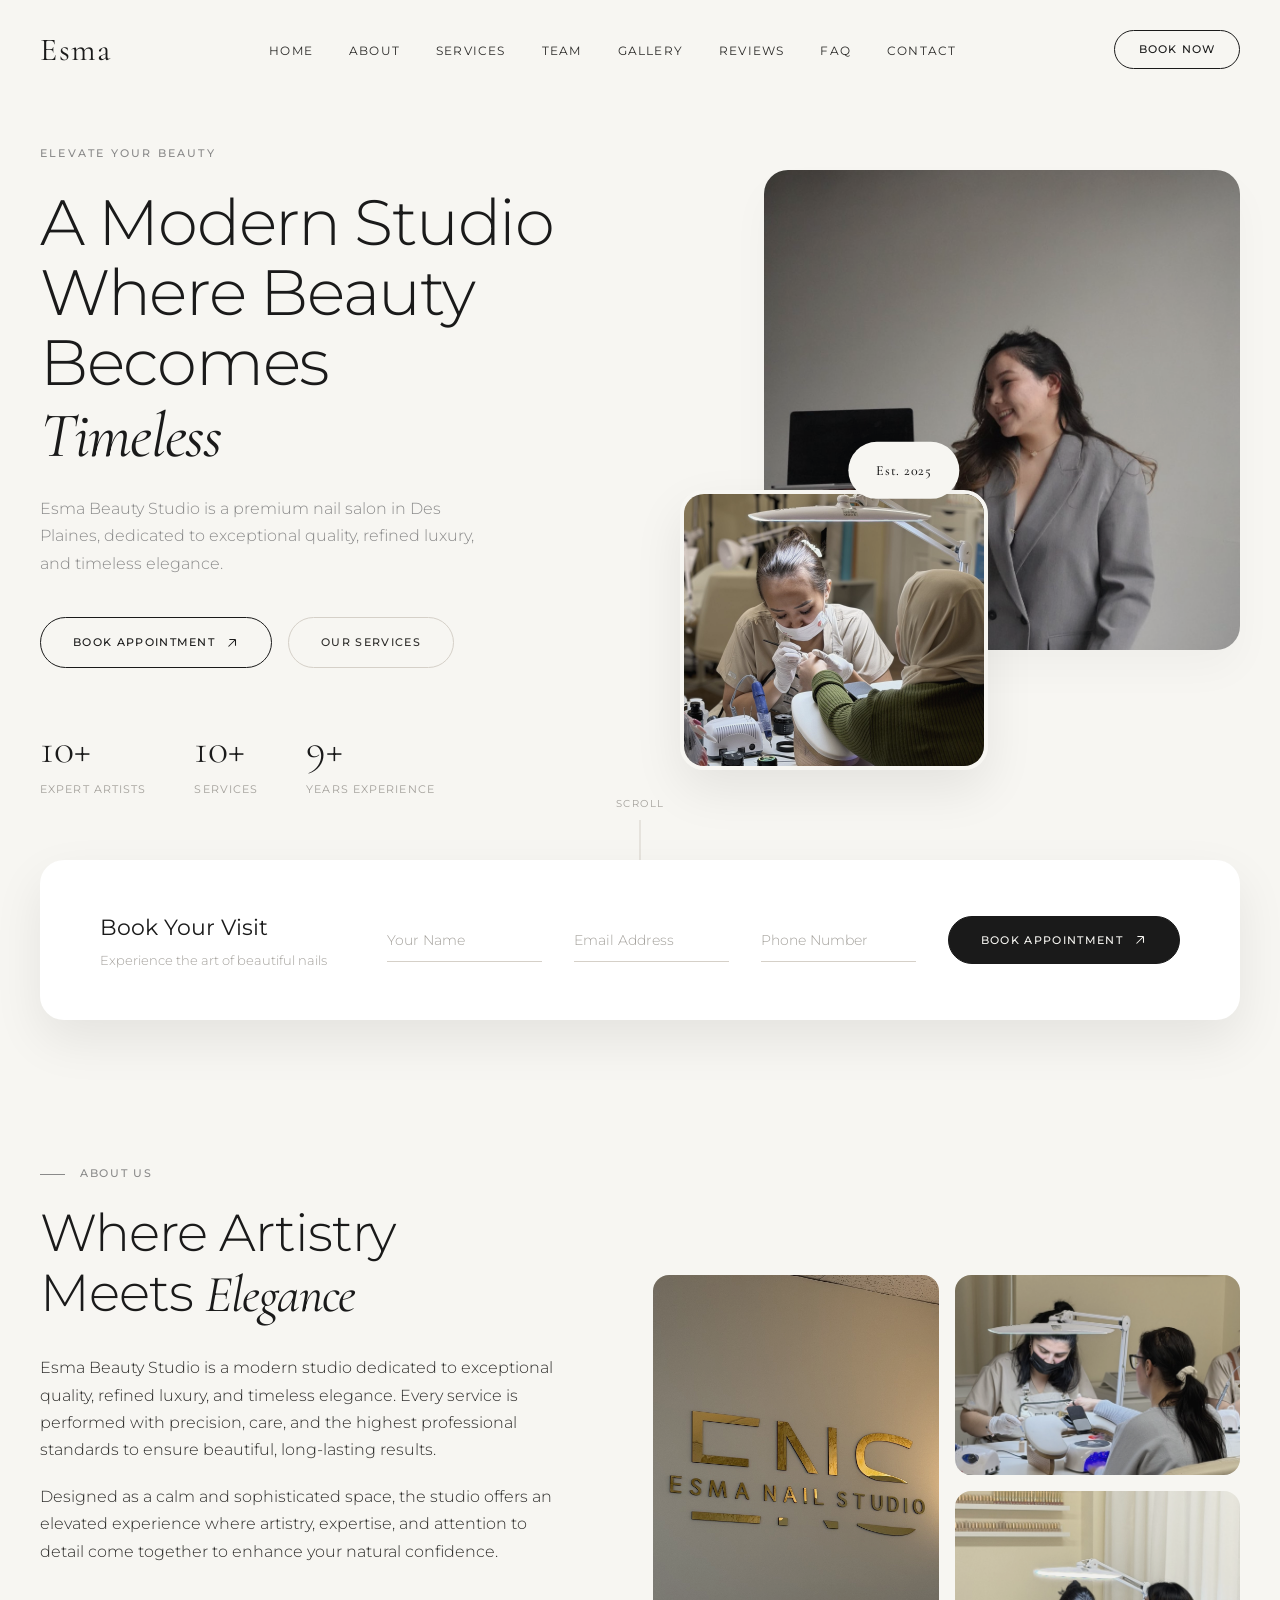
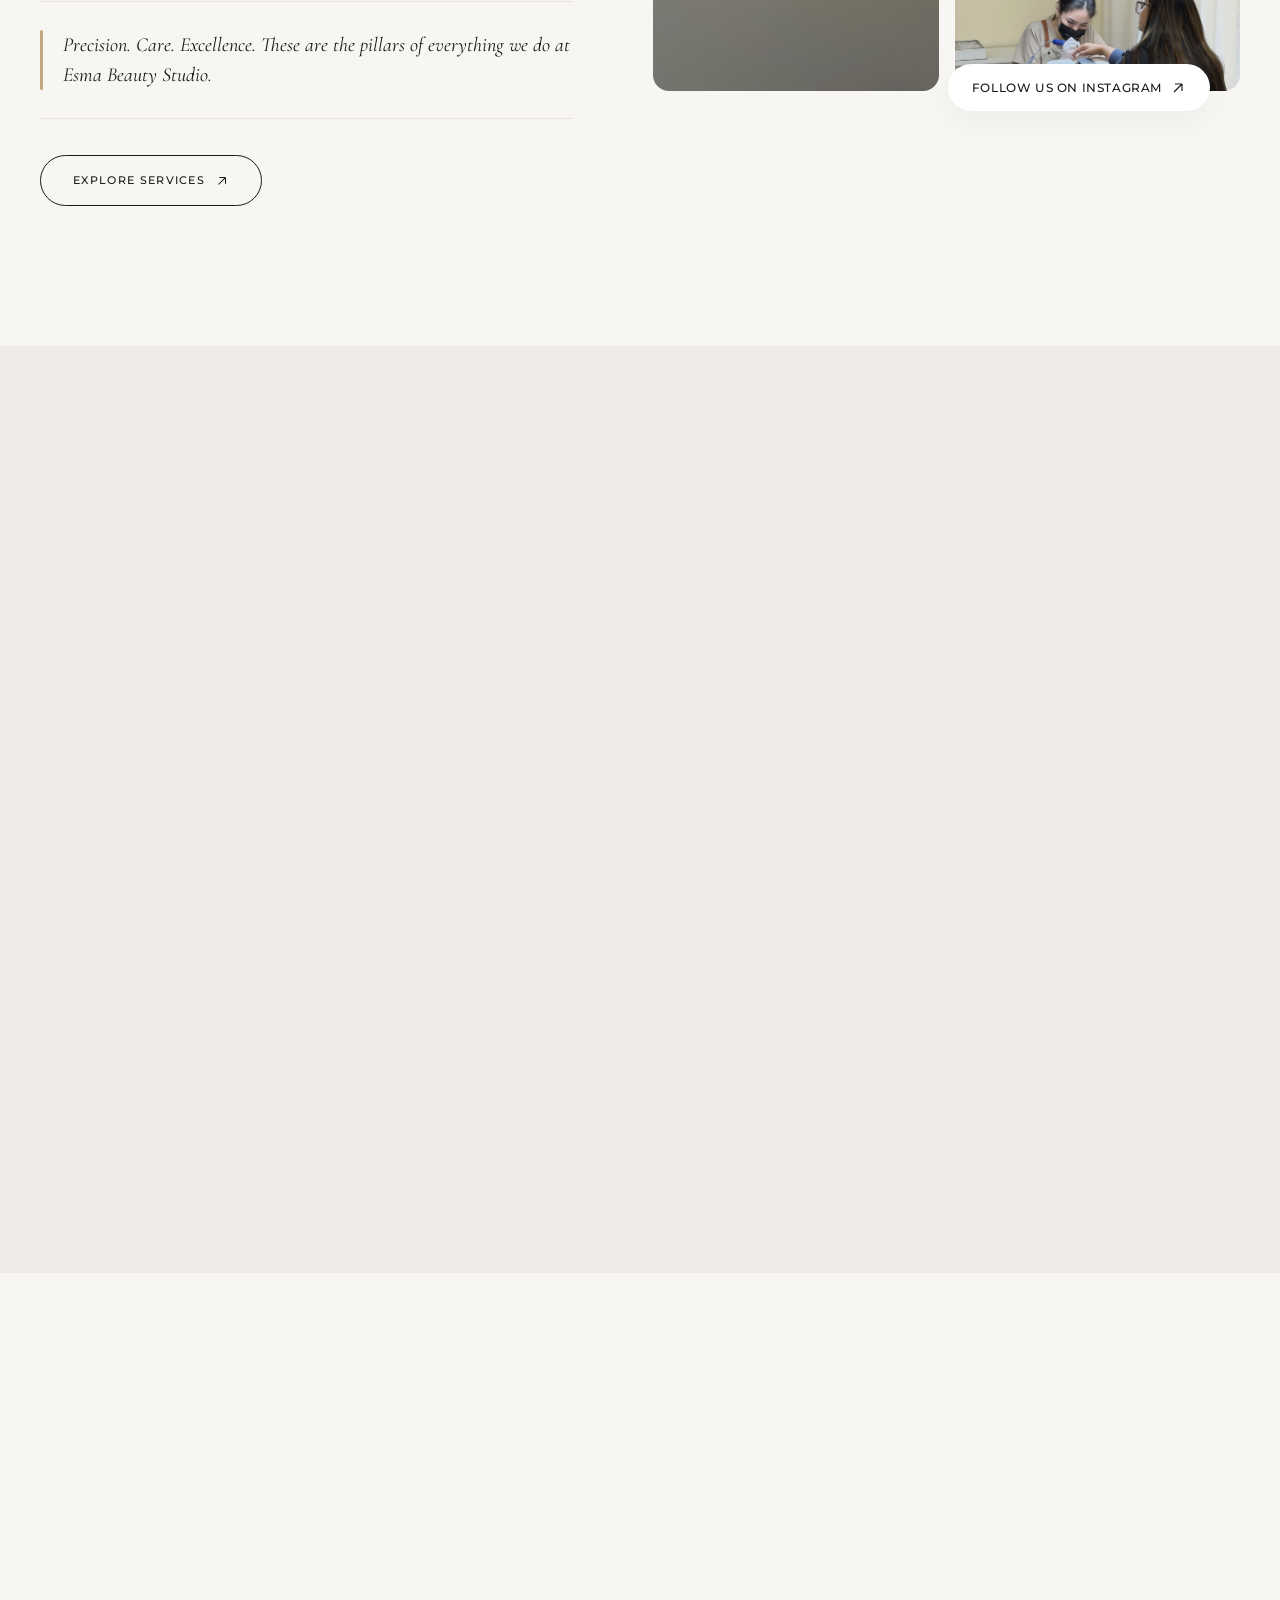
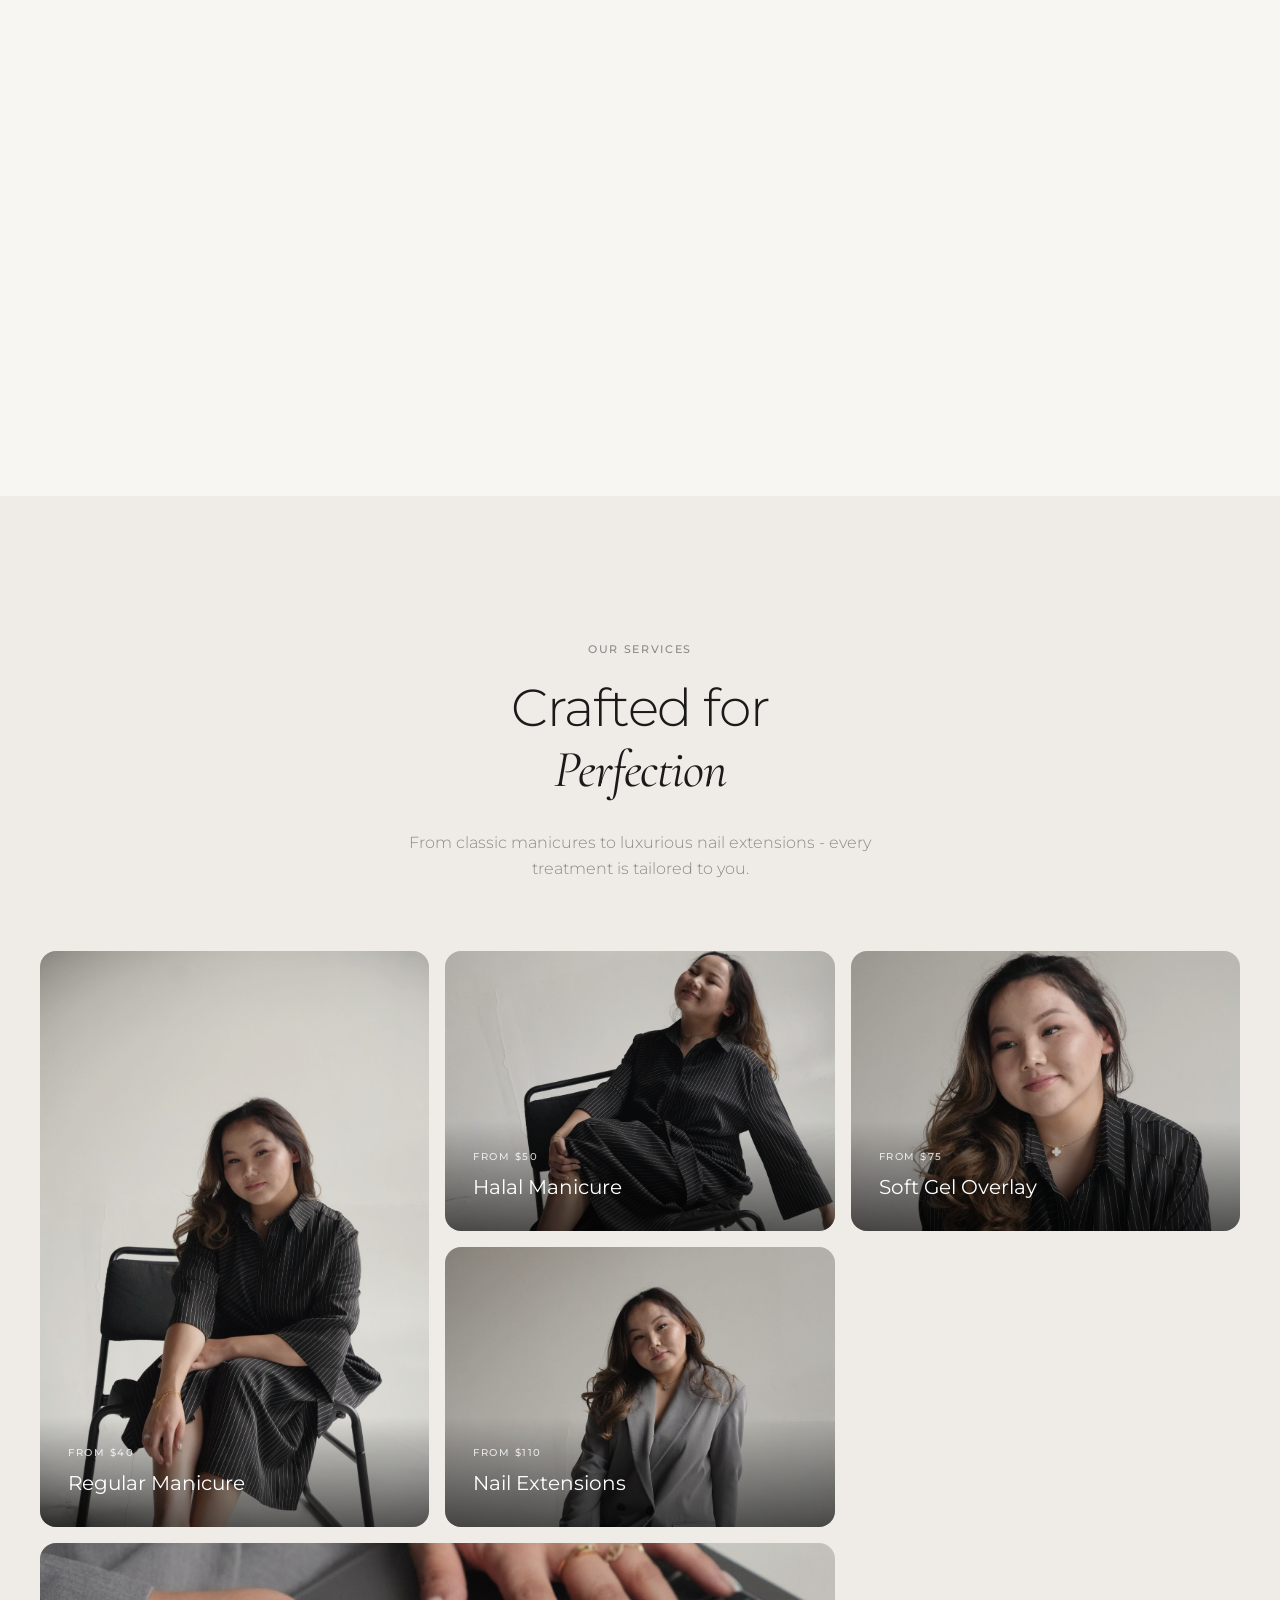
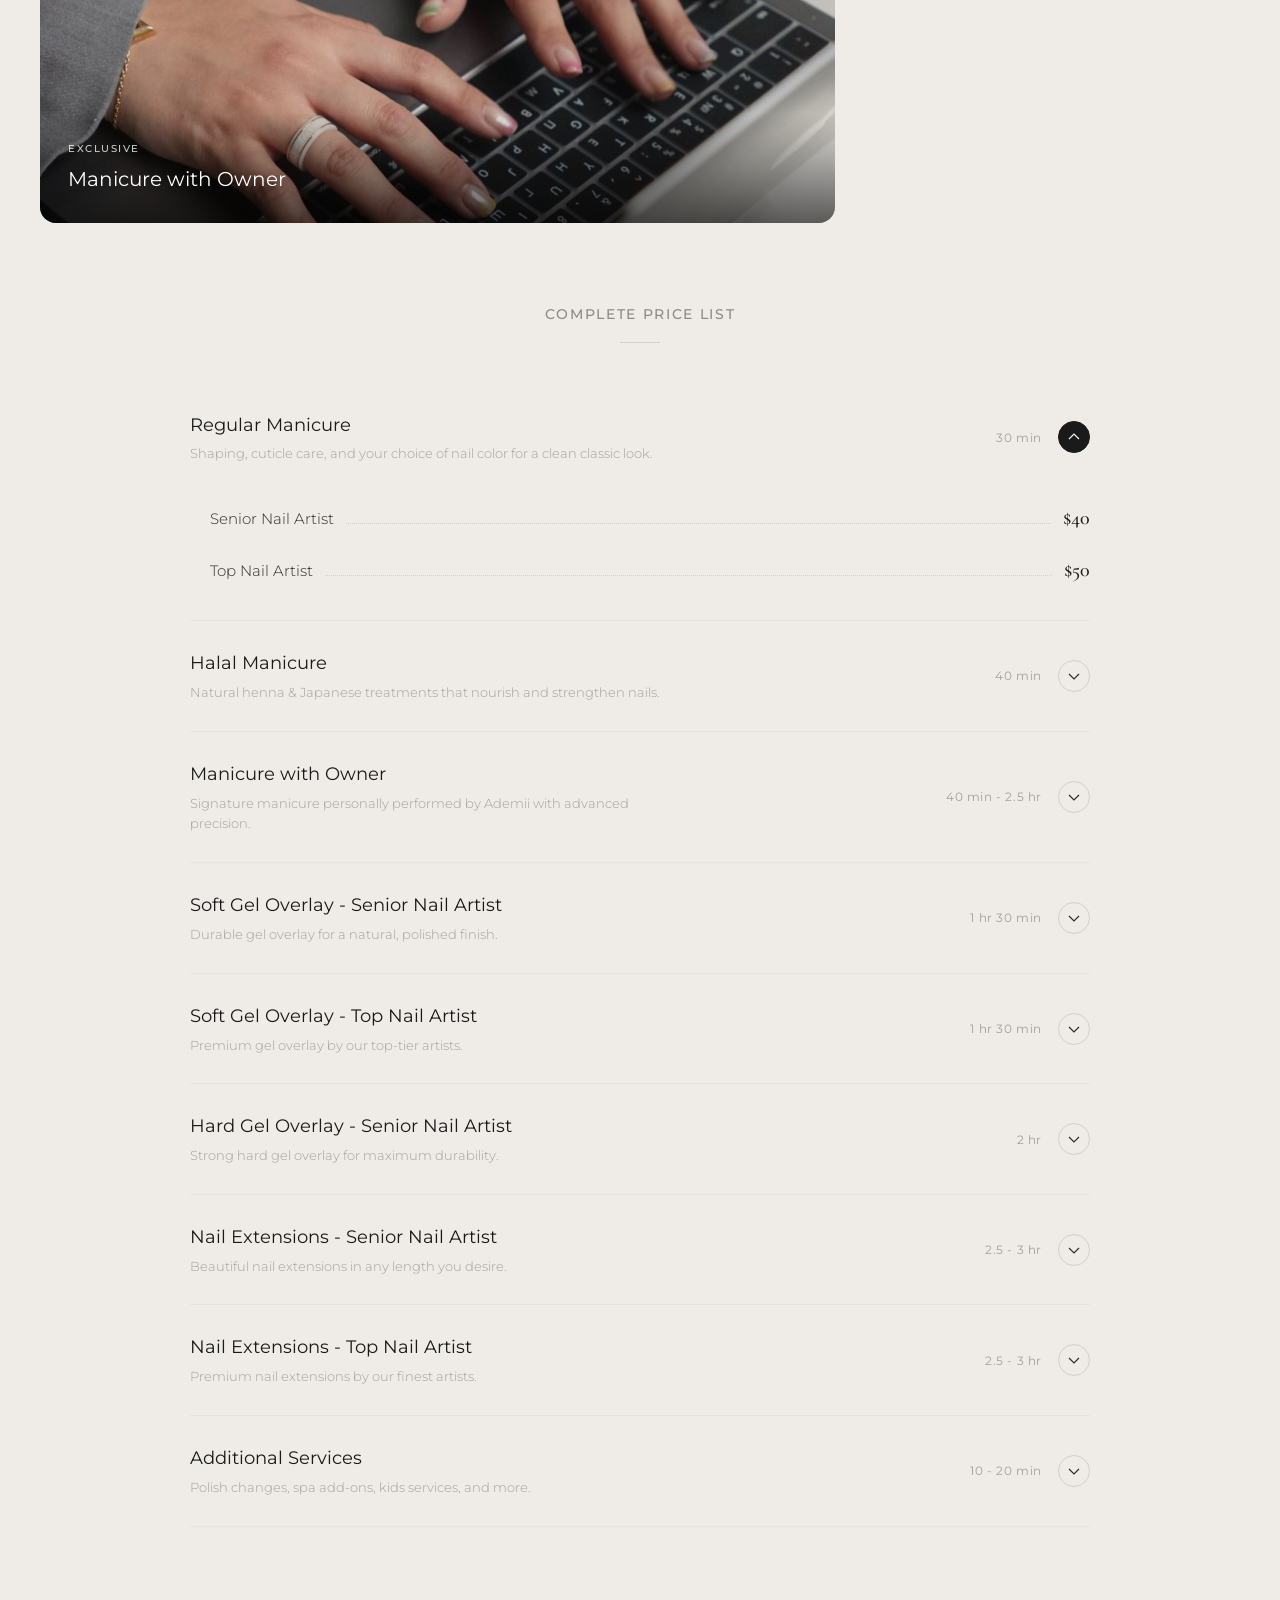
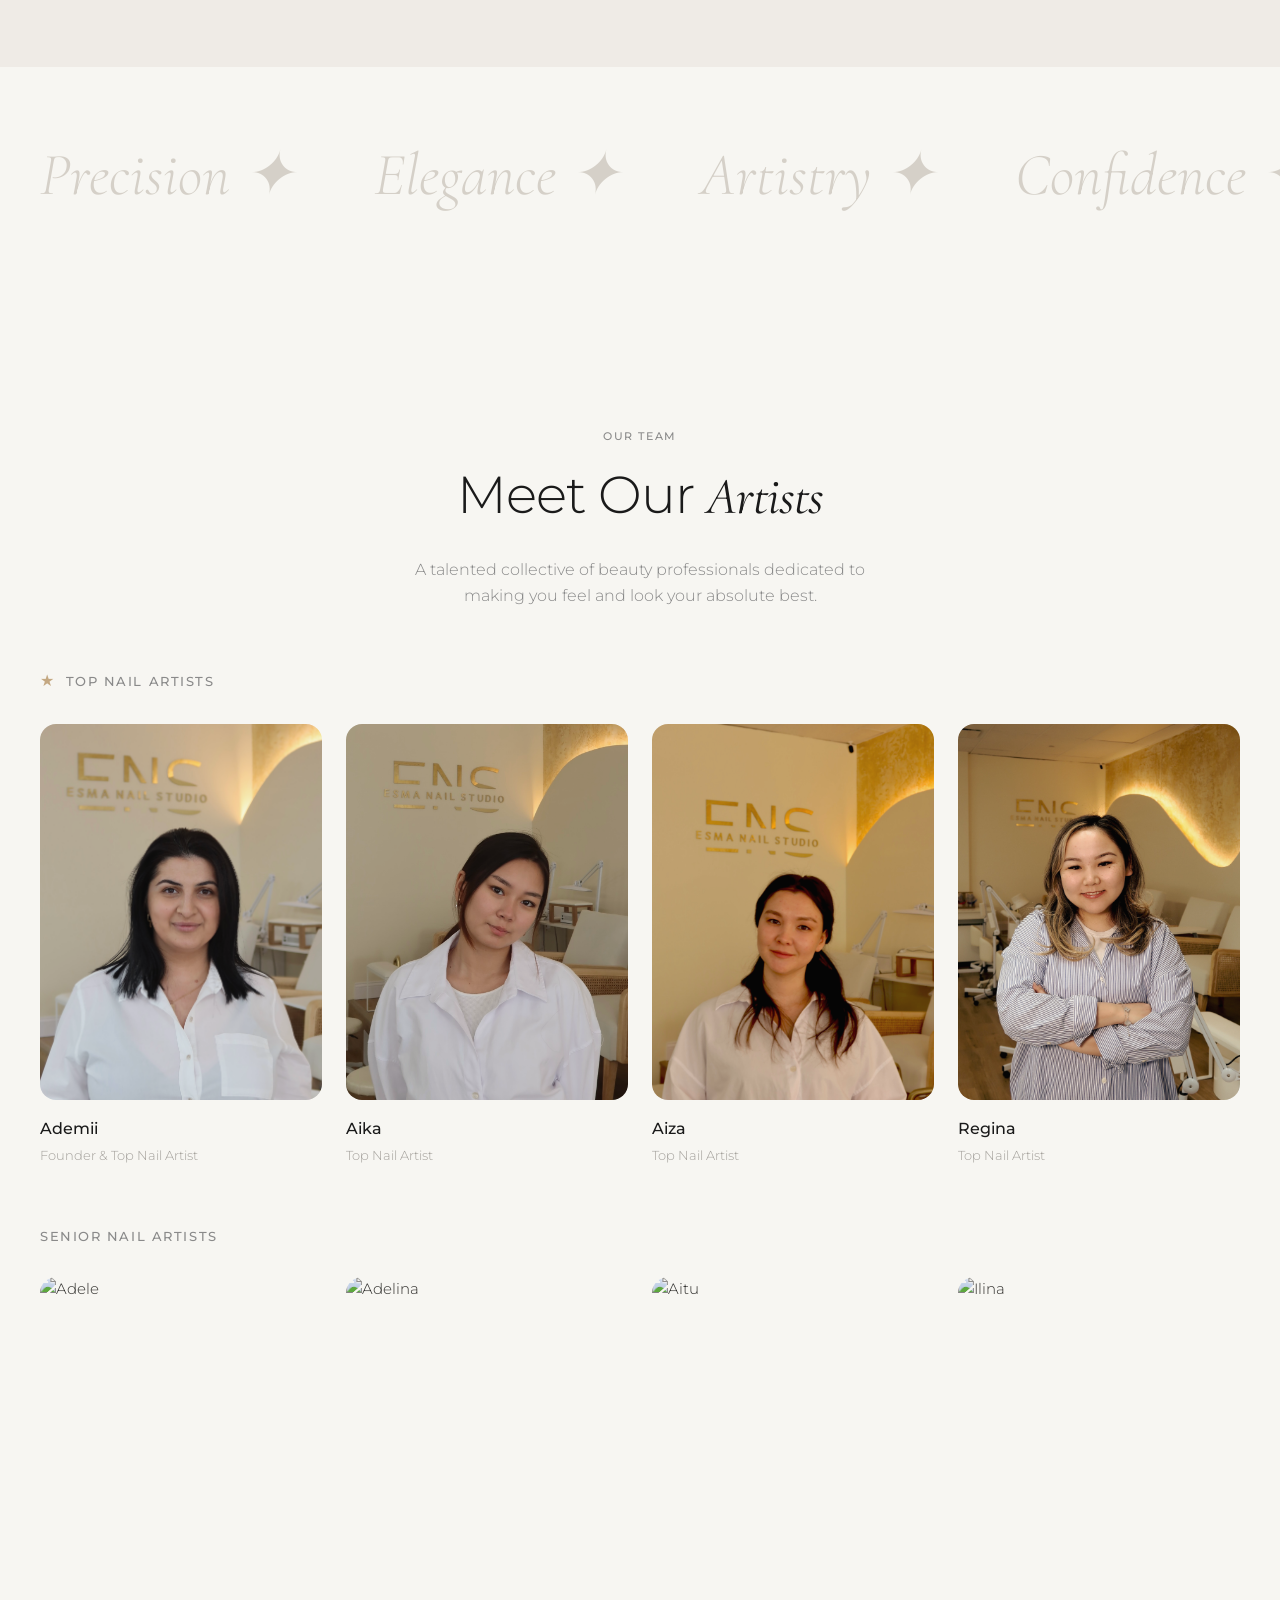
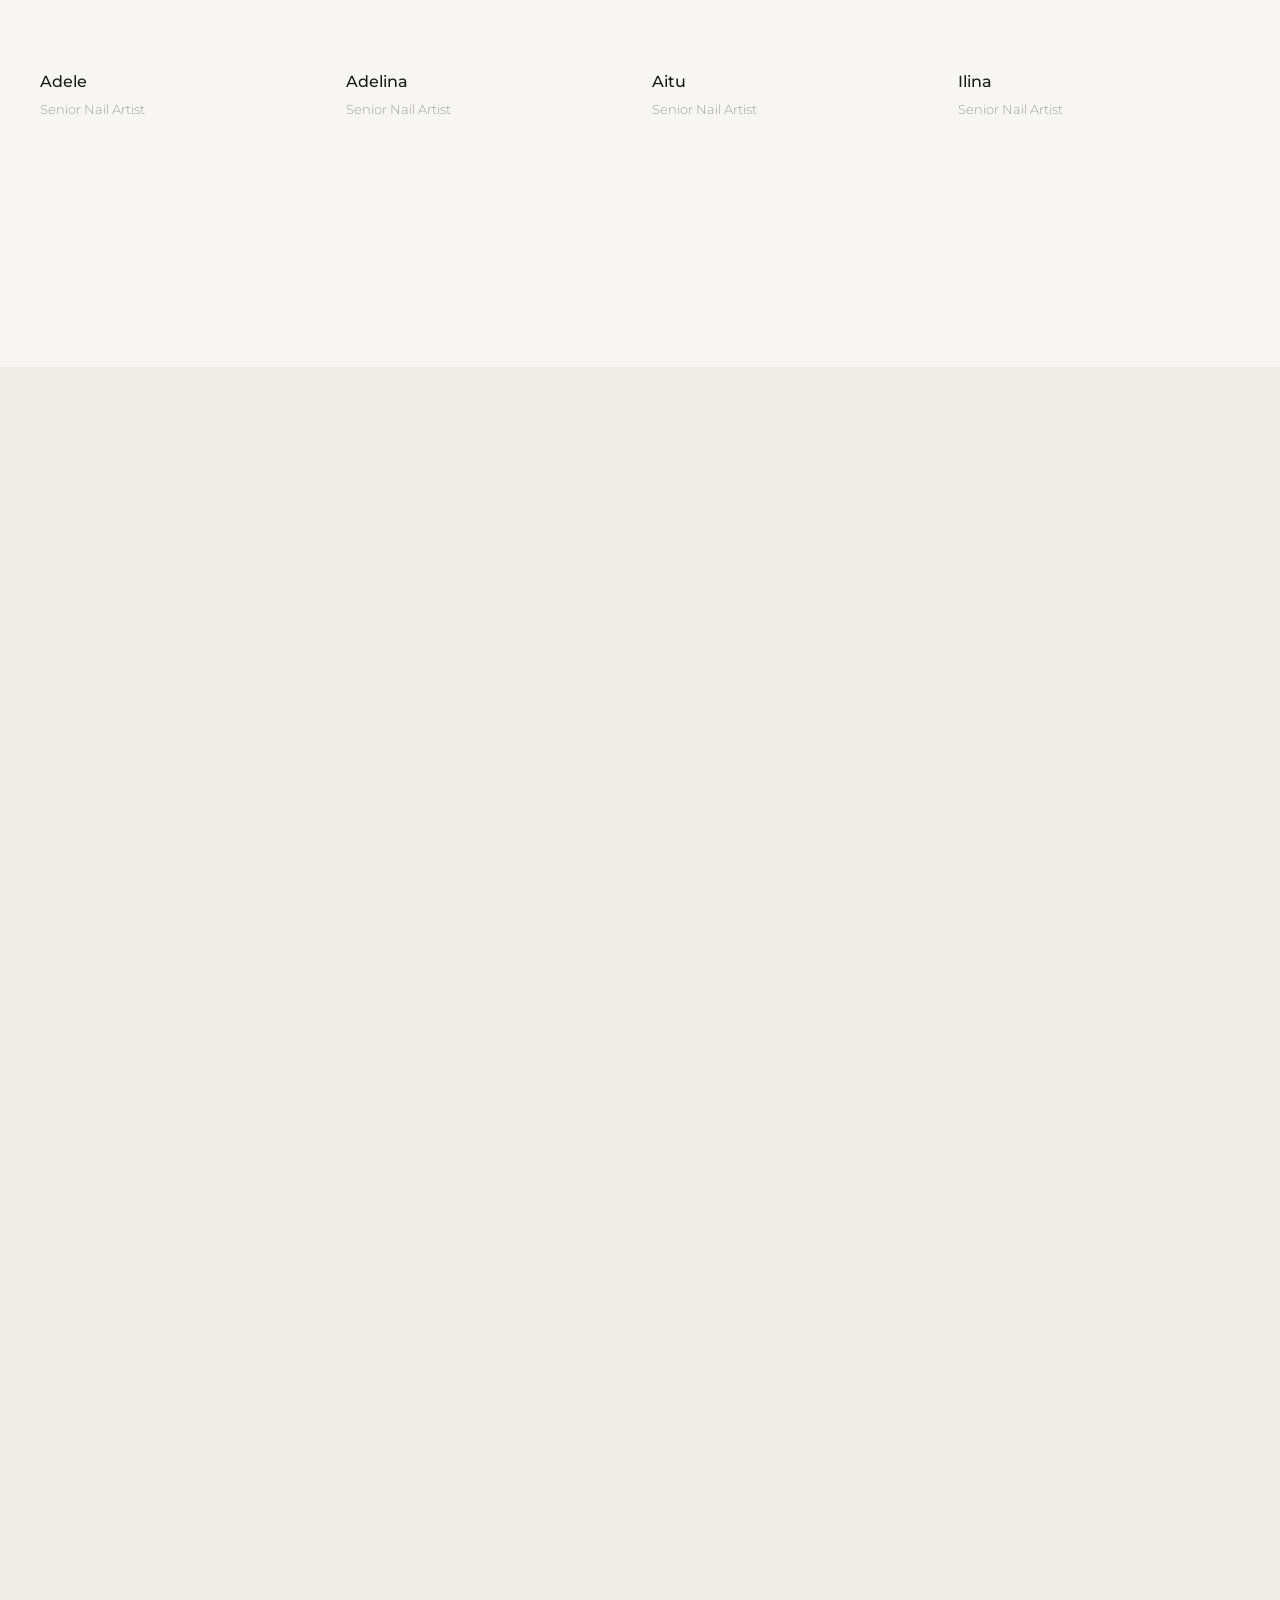
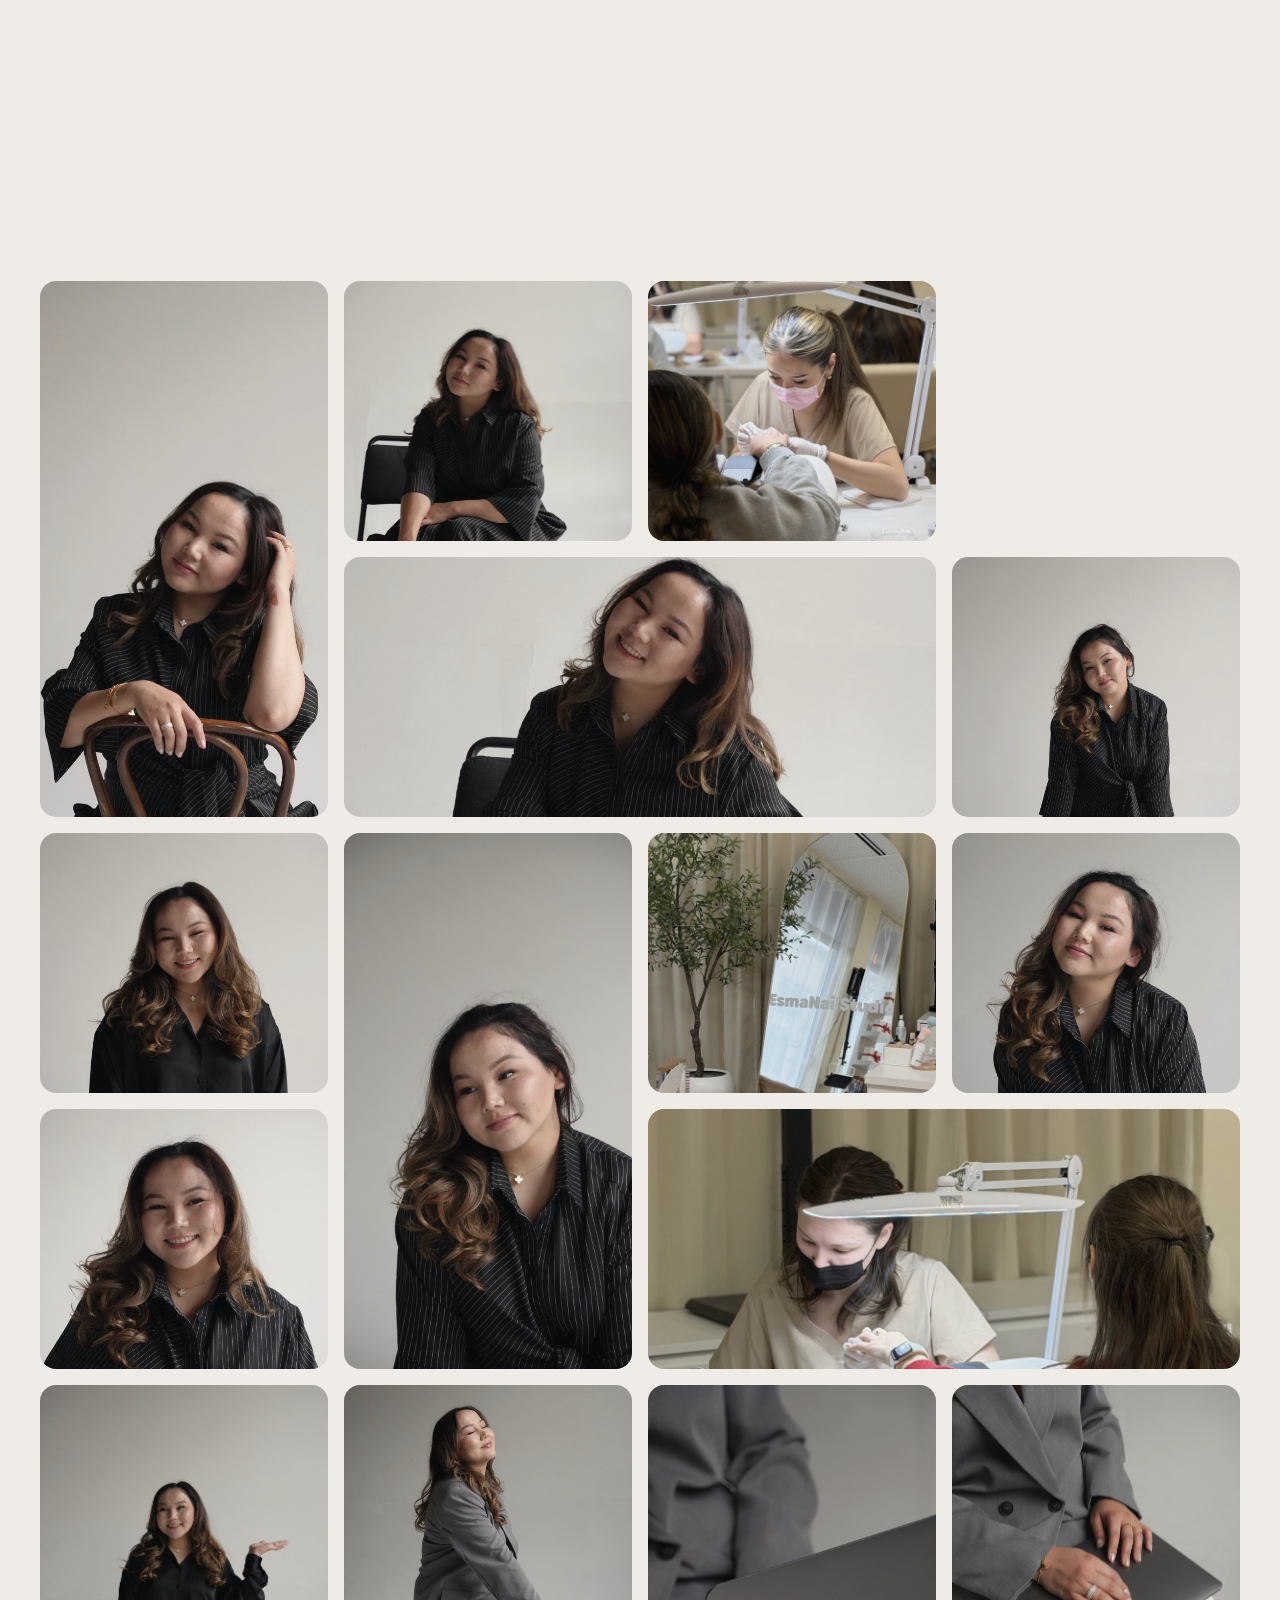
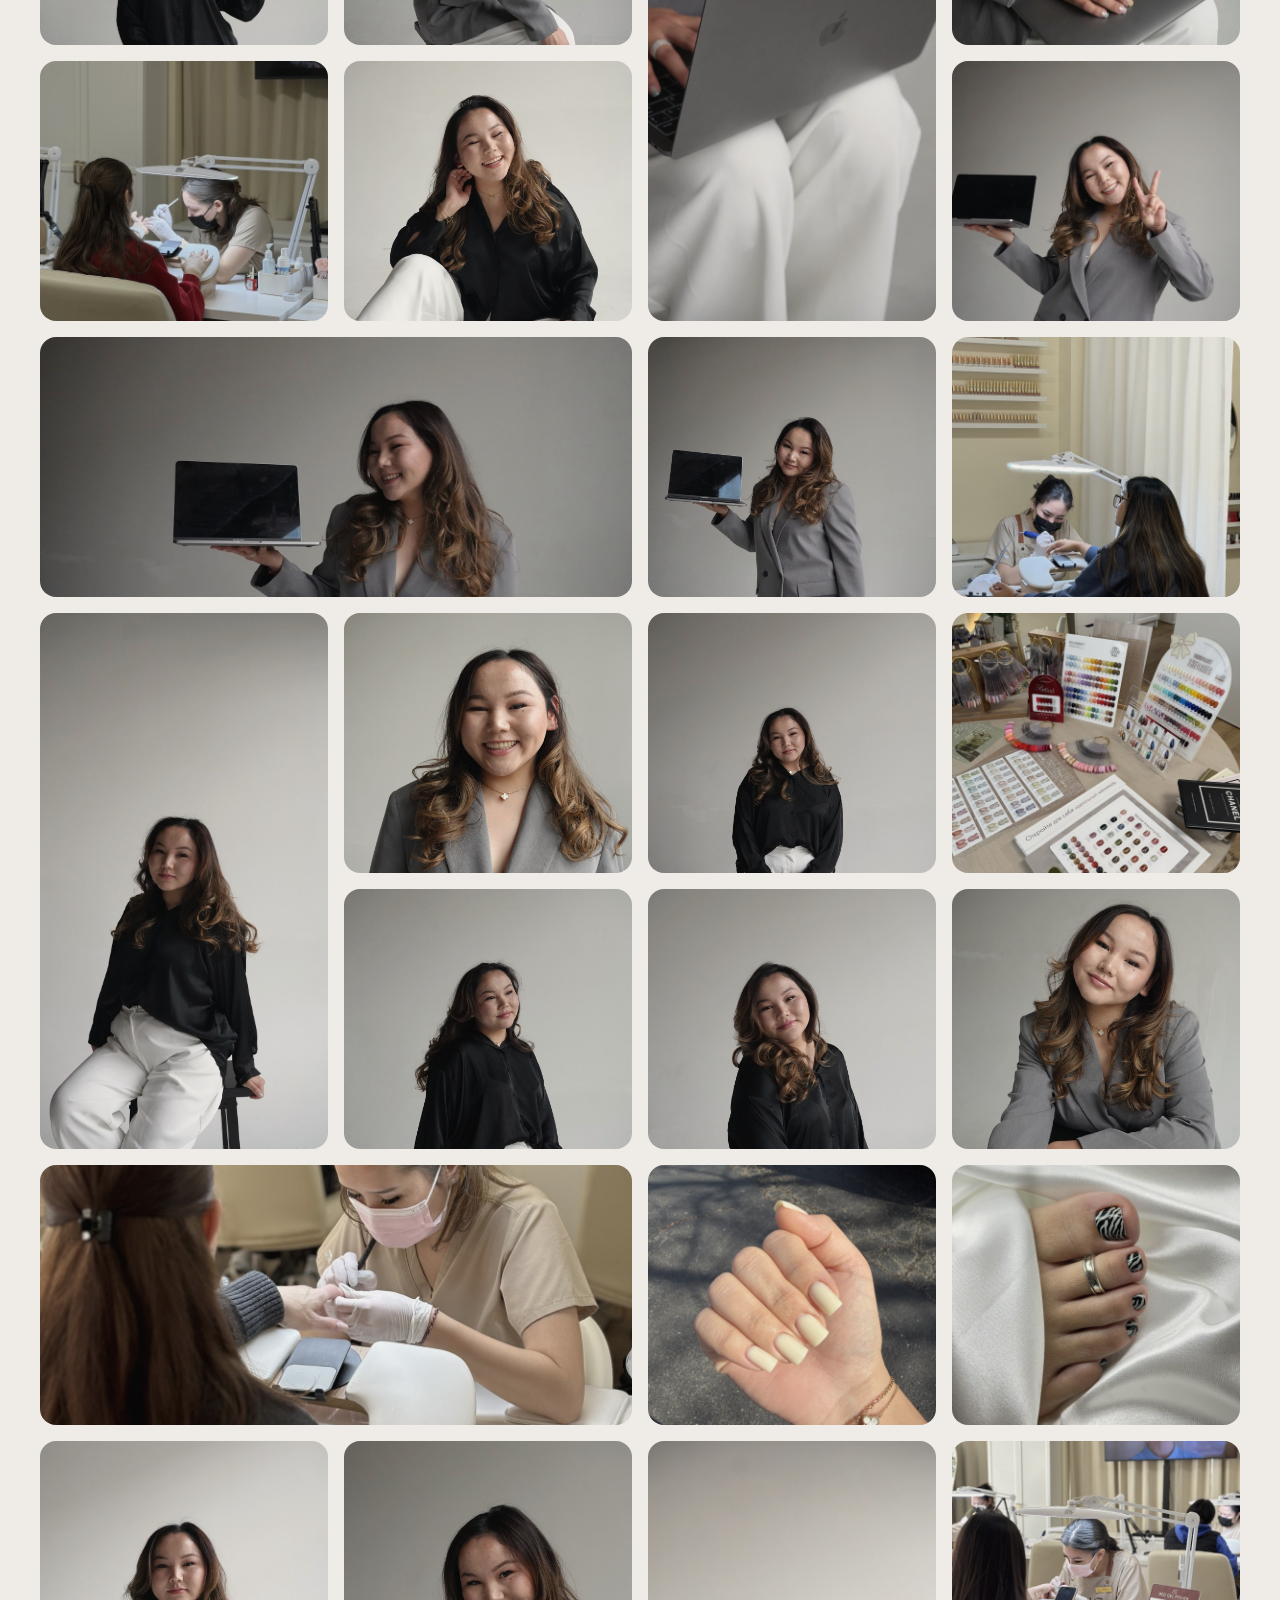
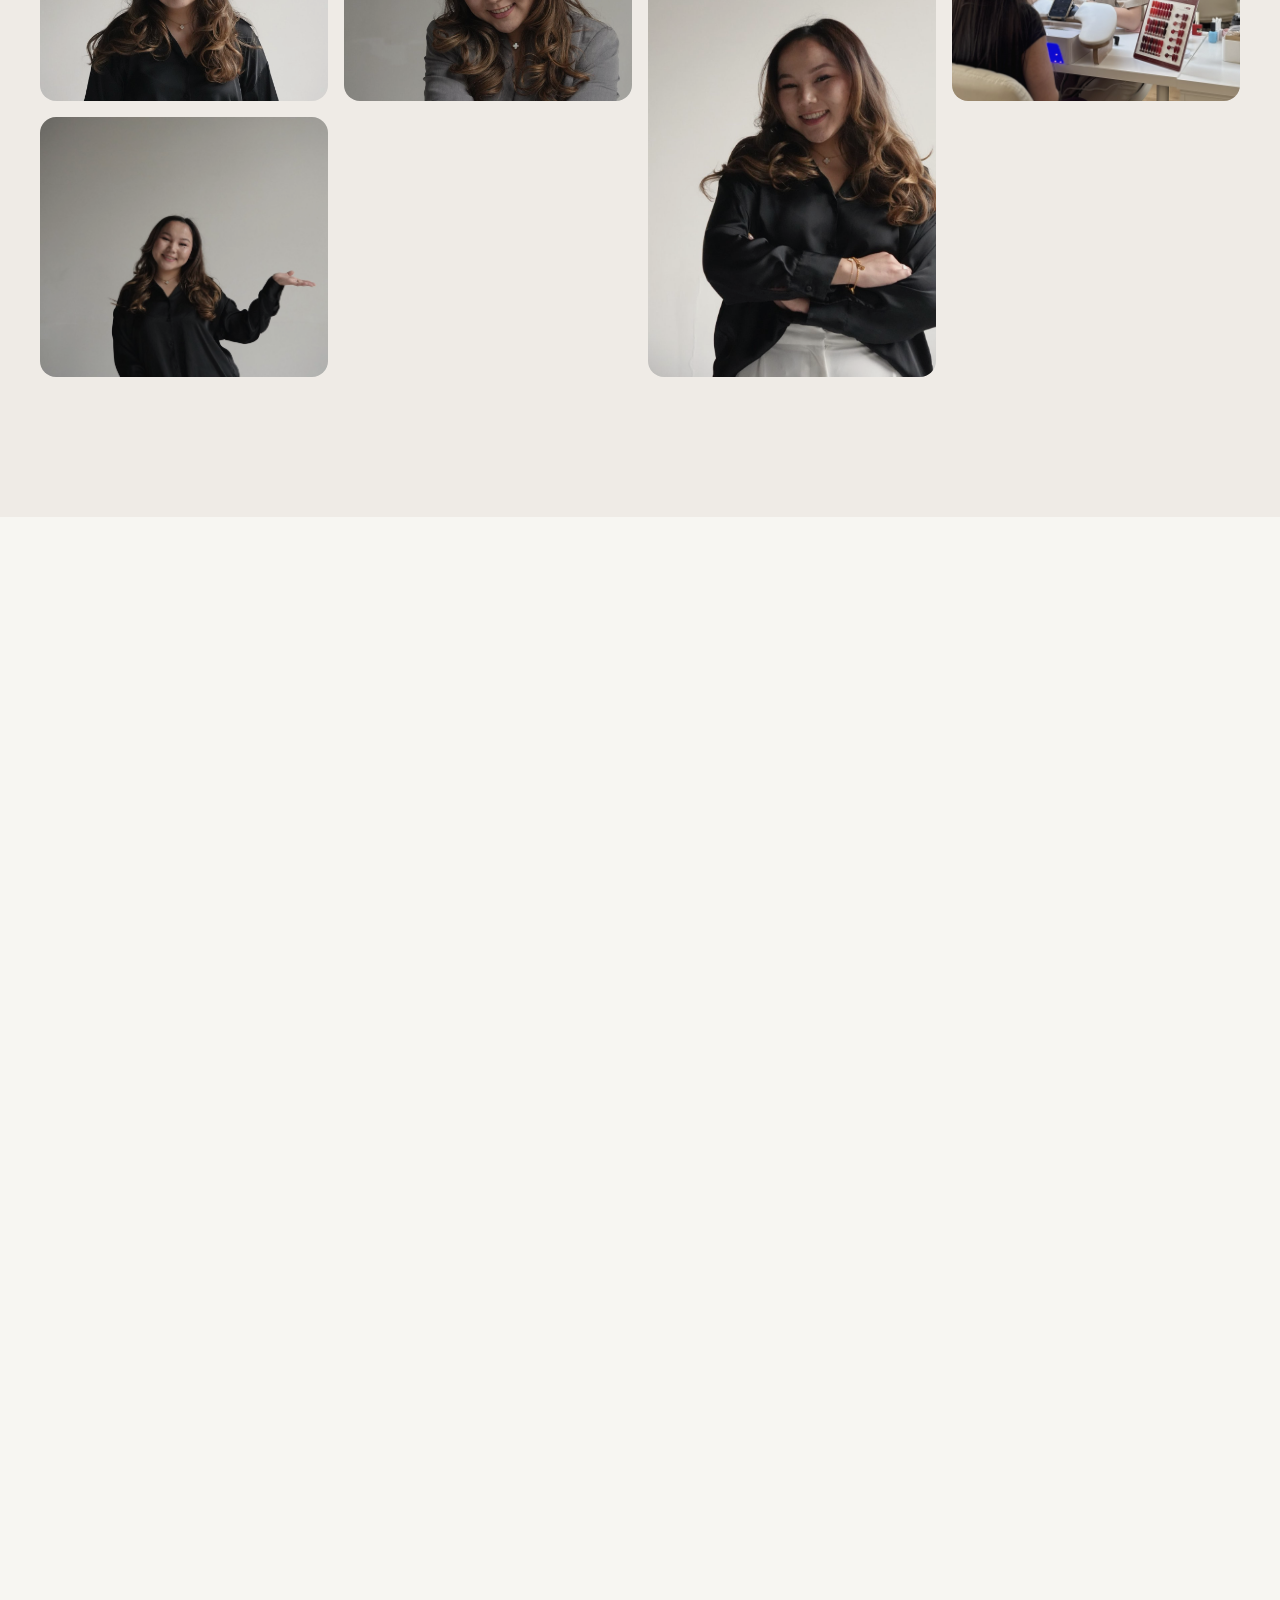
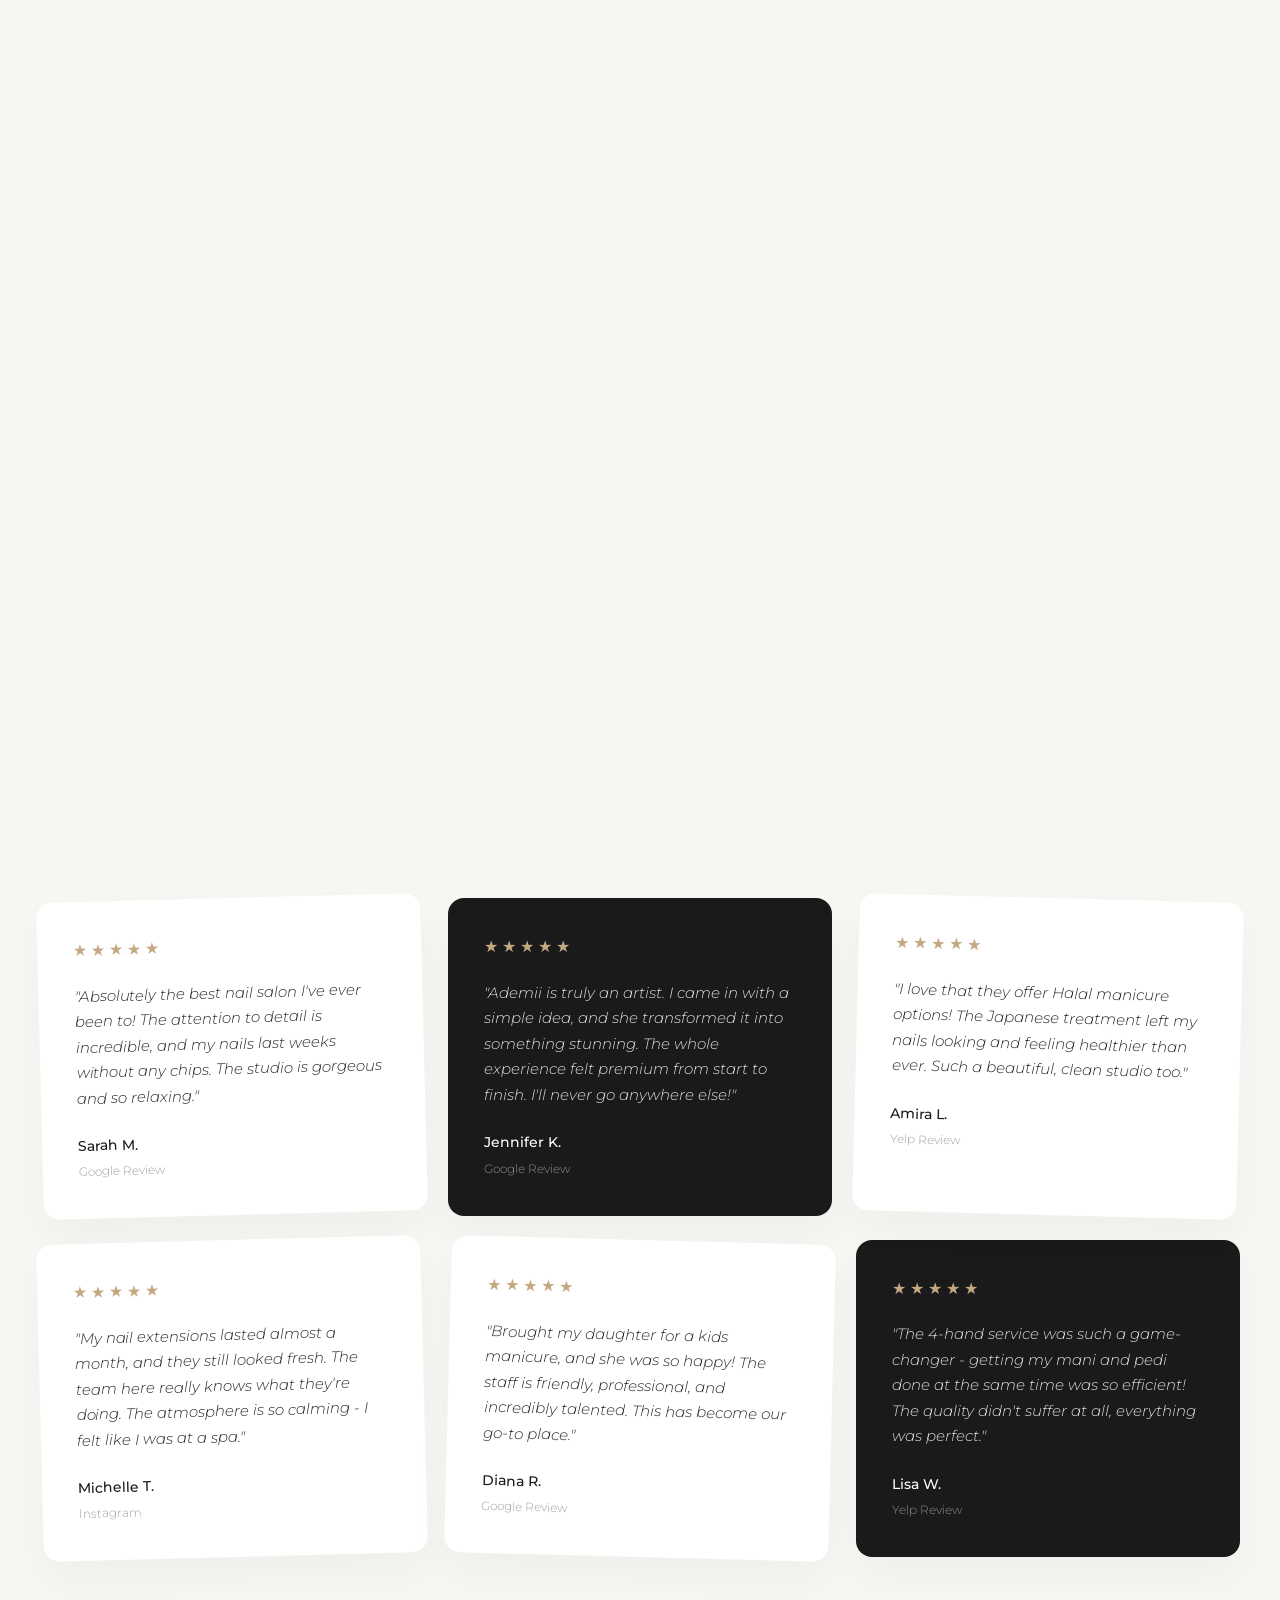
==== commit c19ac3ef: "Add real client photos, Before/After & Studio Vibe sections" ====
--- a/index.html
+++ b/index.html
@@ -13,21 +13,15 @@
 </head>
 <body>
 
-    <!-- ============================================ -->
     <!-- PRELOADER -->
-    <!-- ============================================ -->
     <div class="preloader" id="preloader">
         <div class="preloader__inner">
             <span class="preloader__logo">Esma</span>
-            <div class="preloader__bar">
-                <div class="preloader__progress"></div>
-            </div>
+            <div class="preloader__bar"><div class="preloader__progress"></div></div>
         </div>
     </div>
 
-    <!-- ============================================ -->
     <!-- HEADER -->
-    <!-- ============================================ -->
     <header class="header" id="header">
         <div class="header__container">
             <a href="#" class="header__logo">Esma</a>
@@ -46,22 +40,19 @@
             <div class="header__actions">
                 <a href="#booking" class="header__cta">Book Now</a>
                 <button class="header__burger" id="burgerBtn" aria-label="Open menu">
-                    <span></span>
-                    <span></span>
-                    <span></span>
+                    <span></span><span></span><span></span>
                 </button>
             </div>
         </div>
     </header>
 
-    <!-- Mobile Menu Overlay -->
+    <!-- Mobile Menu -->
     <div class="mobile-menu" id="mobileMenu">
         <div class="mobile-menu__inner">
             <div class="mobile-menu__header">
                 <span class="mobile-menu__logo">Esma</span>
                 <button class="mobile-menu__close" id="mobileClose" aria-label="Close menu">
-                    <span></span>
-                    <span></span>
+                    <span></span><span></span>
                 </button>
             </div>
             <nav class="mobile-menu__nav">
@@ -81,9 +72,7 @@
         </div>
     </div>
 
-    <!-- ============================================ -->
-    <!-- HERO SECTION -->
-    <!-- ============================================ -->
+    <!-- HERO -->
     <section class="hero" id="hero">
         <div class="hero__container">
             <div class="hero__content" data-animate="fade-up">
@@ -95,9 +84,7 @@
                         <span>Book Appointment</span>
                         <svg width="16" height="16" viewBox="0 0 16 16" fill="none"><path d="M4 12L12 4M12 4H5M12 4V11" stroke="currentColor" stroke-width="1.2"/></svg>
                     </a>
-                    <a href="#services" class="btn btn--ghost">
-                        <span>Our Services</span>
-                    </a>
+                    <a href="#services" class="btn btn--ghost"><span>Our Services</span></a>
                 </div>
                 <div class="hero__stats">
                     <div class="hero__stat" data-animate="fade-up" data-delay="200">
@@ -116,10 +103,10 @@
             </div>
             <div class="hero__visual" data-animate="fade-left">
                 <div class="hero__image-main">
-                    <img src="img/nails1.jpg" alt="Luxury nail art">
+                    <img src="img/photos/art_01.jpg" alt="Luxury nail art by Esma Beauty Studio">
                 </div>
                 <div class="hero__image-secondary">
-                    <img src="img/nails2.jpg" alt="Nail treatment">
+                    <img src="img/converted/studio_05.jpg" alt="Esma Beauty Studio interior">
                 </div>
                 <div class="hero__float-badge">
                     <span class="hero__badge-text">Est. 2025</span>
@@ -132,9 +119,7 @@
         </div>
     </section>
 
-    <!-- ============================================ -->
     <!-- BOOKING STRIP -->
-    <!-- ============================================ -->
     <section class="booking-strip" id="booking">
         <div class="booking-strip__container" data-animate="fade-up">
             <div class="booking-strip__info">
@@ -142,15 +127,9 @@
                 <p class="booking-strip__subtitle">Experience the art of beautiful nails</p>
             </div>
             <form class="booking-strip__form" id="bookingForm">
-                <div class="booking-strip__field">
-                    <input type="text" placeholder="Your Name" required>
-                </div>
-                <div class="booking-strip__field">
-                    <input type="email" placeholder="Email Address" required>
-                </div>
-                <div class="booking-strip__field">
-                    <input type="tel" placeholder="Phone Number" required>
-                </div>
+                <div class="booking-strip__field"><input type="text" placeholder="Your Name" required></div>
+                <div class="booking-strip__field"><input type="email" placeholder="Email Address" required></div>
+                <div class="booking-strip__field"><input type="tel" placeholder="Phone Number" required></div>
                 <button type="submit" class="btn btn--filled">
                     <span>Book Appointment</span>
                     <svg width="16" height="16" viewBox="0 0 16 16" fill="none"><path d="M4 12L12 4M12 4H5M12 4V11" stroke="currentColor" stroke-width="1.2"/></svg>
@@ -159,9 +138,7 @@
         </div>
     </section>
 
-    <!-- ============================================ -->
-    <!-- ABOUT SECTION -->
-    <!-- ============================================ -->
+    <!-- ABOUT -->
     <section class="about" id="about">
         <div class="about__container">
             <div class="about__content" data-animate="fade-up">
@@ -181,13 +158,13 @@
             <div class="about__gallery" data-animate="fade-left">
                 <div class="about__gallery-grid">
                     <div class="about__gallery-item about__gallery-item--large">
-                        <img src="img/interior1.jpg" alt="Esma Beauty Studio interior">
+                        <img src="img/converted/studio_10.jpg" alt="Esma Beauty Studio interior">
                     </div>
                     <div class="about__gallery-item about__gallery-item--small">
-                        <img src="img/nails6.jpg" alt="Nail art process">
+                        <img src="img/converted/studio_20.jpg" alt="Studio details">
                     </div>
                     <div class="about__gallery-item about__gallery-item--medium">
-                        <img src="img/nails4.jpg" alt="Luxury nail salon">
+                        <img src="img/converted/studio_30.jpg" alt="Luxury nail salon workspace">
                     </div>
                 </div>
                 <a href="#" class="about__instagram-badge" target="_blank">
@@ -198,9 +175,7 @@
         </div>
     </section>
 
-    <!-- ============================================ -->
     <!-- MEET THE OWNER -->
-    <!-- ============================================ -->
     <section class="owner" id="owner">
         <div class="owner__container">
             <div class="owner__image" data-animate="fade-right">
@@ -221,9 +196,7 @@
         </div>
     </section>
 
-    <!-- ============================================ -->
     <!-- WHY CHOOSE US -->
-    <!-- ============================================ -->
     <section class="why-us" id="why-us">
         <div class="why-us__container">
             <div class="why-us__header" data-animate="fade-up">
@@ -255,9 +228,7 @@
         </div>
     </section>
 
-    <!-- ============================================ -->
-    <!-- SERVICES SECTION -->
-    <!-- ============================================ -->
+    <!-- SERVICES -->
     <section class="services" id="services">
         <div class="services__container">
             <div class="services__header" data-animate="fade-up">
@@ -266,65 +237,52 @@
                 <p class="services__intro">From classic manicures to luxurious nail extensions - every treatment is tailored to you.</p>
             </div>
 
-            <!-- Service Categories Visual Grid -->
             <div class="services__visual-grid" data-animate="fade-up">
                 <div class="services__visual-card services__visual-card--large">
-                    <img src="img/nails1.jpg" alt="Regular Manicure">
+                    <img src="img/photos/art_03.jpg" alt="Regular Manicure">
                     <div class="services__visual-overlay">
                         <span class="services__visual-tag">From $40</span>
                         <h3 class="services__visual-title">Regular Manicure</h3>
-                        <span class="services__visual-arrow">
-                            <svg width="24" height="24" viewBox="0 0 16 16" fill="none"><path d="M4 12L12 4M12 4H5M12 4V11" stroke="currentColor" stroke-width="1.2"/></svg>
-                        </span>
+                        <span class="services__visual-arrow"><svg width="24" height="24" viewBox="0 0 16 16" fill="none"><path d="M4 12L12 4M12 4H5M12 4V11" stroke="currentColor" stroke-width="1.2"/></svg></span>
                     </div>
                 </div>
                 <div class="services__visual-card">
-                    <img src="img/nails3.jpg" alt="Halal Manicure">
+                    <img src="img/photos/art_06.jpg" alt="Halal Manicure">
                     <div class="services__visual-overlay">
                         <span class="services__visual-tag">From $50</span>
                         <h3 class="services__visual-title">Halal Manicure</h3>
-                        <span class="services__visual-arrow">
-                            <svg width="24" height="24" viewBox="0 0 16 16" fill="none"><path d="M4 12L12 4M12 4H5M12 4V11" stroke="currentColor" stroke-width="1.2"/></svg>
-                        </span>
+                        <span class="services__visual-arrow"><svg width="24" height="24" viewBox="0 0 16 16" fill="none"><path d="M4 12L12 4M12 4H5M12 4V11" stroke="currentColor" stroke-width="1.2"/></svg></span>
                     </div>
                 </div>
                 <div class="services__visual-card">
-                    <img src="img/nails2.jpg" alt="Soft Gel Overlay">
+                    <img src="img/photos/art_08.jpg" alt="Soft Gel Overlay">
                     <div class="services__visual-overlay">
                         <span class="services__visual-tag">From $75</span>
                         <h3 class="services__visual-title">Soft Gel Overlay</h3>
-                        <span class="services__visual-arrow">
-                            <svg width="24" height="24" viewBox="0 0 16 16" fill="none"><path d="M4 12L12 4M12 4H5M12 4V11" stroke="currentColor" stroke-width="1.2"/></svg>
-                        </span>
+                        <span class="services__visual-arrow"><svg width="24" height="24" viewBox="0 0 16 16" fill="none"><path d="M4 12L12 4M12 4H5M12 4V11" stroke="currentColor" stroke-width="1.2"/></svg></span>
                     </div>
                 </div>
                 <div class="services__visual-card">
-                    <img src="img/nails4.jpg" alt="Nail Extensions">
+                    <img src="img/photos/art_12.jpg" alt="Nail Extensions">
                     <div class="services__visual-overlay">
                         <span class="services__visual-tag">From $110</span>
                         <h3 class="services__visual-title">Nail Extensions</h3>
-                        <span class="services__visual-arrow">
-                            <svg width="24" height="24" viewBox="0 0 16 16" fill="none"><path d="M4 12L12 4M12 4H5M12 4V11" stroke="currentColor" stroke-width="1.2"/></svg>
-                        </span>
+                        <span class="services__visual-arrow"><svg width="24" height="24" viewBox="0 0 16 16" fill="none"><path d="M4 12L12 4M12 4H5M12 4V11" stroke="currentColor" stroke-width="1.2"/></svg></span>
                     </div>
                 </div>
                 <div class="services__visual-card services__visual-card--wide">
-                    <img src="img/nails5.jpg" alt="Manicure with Owner">
+                    <img src="img/photos/art_15.jpg" alt="Manicure with Owner">
                     <div class="services__visual-overlay">
                         <span class="services__visual-tag">Exclusive</span>
                         <h3 class="services__visual-title">Manicure with Owner</h3>
-                        <span class="services__visual-arrow">
-                            <svg width="24" height="24" viewBox="0 0 16 16" fill="none"><path d="M4 12L12 4M12 4H5M12 4V11" stroke="currentColor" stroke-width="1.2"/></svg>
-                        </span>
-                    </div>
-                </div>
-            </div>
-
-            <!-- Detailed Price List -->
+                        <span class="services__visual-arrow"><svg width="24" height="24" viewBox="0 0 16 16" fill="none"><path d="M4 12L12 4M12 4H5M12 4V11" stroke="currentColor" stroke-width="1.2"/></svg></span>
+                    </div>
+                </div>
+            </div>
+
             <div class="services__pricelist" data-animate="fade-up">
                 <h3 class="services__pricelist-heading">Complete Price List</h3>
 
-                <!-- Regular Manicure -->
                 <div class="services__category">
                     <div class="services__category-header" data-accordion>
                         <div>
@@ -333,26 +291,15 @@
                         </div>
                         <div class="services__category-meta">
                             <span class="services__category-duration">30 min</span>
-                            <span class="services__category-toggle">
-                                <svg width="20" height="20" viewBox="0 0 20 20" fill="none"><path d="M5 8L10 13L15 8" stroke="currentColor" stroke-width="1.2"/></svg>
-                            </span>
+                            <span class="services__category-toggle"><svg width="20" height="20" viewBox="0 0 20 20" fill="none"><path d="M5 8L10 13L15 8" stroke="currentColor" stroke-width="1.2"/></svg></span>
                         </div>
                     </div>
                     <div class="services__category-body">
-                        <div class="services__price-row">
-                            <span class="services__price-name">Senior Nail Artist</span>
-                            <span class="services__price-dots"></span>
-                            <span class="services__price-value">$40</span>
-                        </div>
-                        <div class="services__price-row">
-                            <span class="services__price-name">Top Nail Artist</span>
-                            <span class="services__price-dots"></span>
-                            <span class="services__price-value">$50</span>
-                        </div>
-                    </div>
-                </div>
-
-                <!-- Halal Manicure -->
+                        <div class="services__price-row"><span class="services__price-name">Senior Nail Artist</span><span class="services__price-dots"></span><span class="services__price-value">$40</span></div>
+                        <div class="services__price-row"><span class="services__price-name">Top Nail Artist</span><span class="services__price-dots"></span><span class="services__price-value">$50</span></div>
+                    </div>
+                </div>
+
                 <div class="services__category">
                     <div class="services__category-header" data-accordion>
                         <div>
@@ -361,36 +308,17 @@
                         </div>
                         <div class="services__category-meta">
                             <span class="services__category-duration">40 min</span>
-                            <span class="services__category-toggle">
-                                <svg width="20" height="20" viewBox="0 0 20 20" fill="none"><path d="M5 8L10 13L15 8" stroke="currentColor" stroke-width="1.2"/></svg>
-                            </span>
+                            <span class="services__category-toggle"><svg width="20" height="20" viewBox="0 0 20 20" fill="none"><path d="M5 8L10 13L15 8" stroke="currentColor" stroke-width="1.2"/></svg></span>
                         </div>
                     </div>
                     <div class="services__category-body">
-                        <div class="services__price-row">
-                            <span class="services__price-name">Henna Manicure - Senior Nail Artist</span>
-                            <span class="services__price-dots"></span>
-                            <span class="services__price-value">$50</span>
-                        </div>
-                        <div class="services__price-row">
-                            <span class="services__price-name">Henna Manicure - Top Nail Artist</span>
-                            <span class="services__price-dots"></span>
-                            <span class="services__price-value">$60</span>
-                        </div>
-                        <div class="services__price-row">
-                            <span class="services__price-name">Japanese Manicure - Senior Nail Artist</span>
-                            <span class="services__price-dots"></span>
-                            <span class="services__price-value">$50</span>
-                        </div>
-                        <div class="services__price-row">
-                            <span class="services__price-name">Japanese Manicure - Top Nail Artist</span>
-                            <span class="services__price-dots"></span>
-                            <span class="services__price-value">$60</span>
-                        </div>
-                    </div>
-                </div>
-
-                <!-- Manicure with Owner -->
+                        <div class="services__price-row"><span class="services__price-name">Henna Manicure - Senior Nail Artist</span><span class="services__price-dots"></span><span class="services__price-value">$50</span></div>
+                        <div class="services__price-row"><span class="services__price-name">Henna Manicure - Top Nail Artist</span><span class="services__price-dots"></span><span class="services__price-value">$60</span></div>
+                        <div class="services__price-row"><span class="services__price-name">Japanese Manicure - Senior Nail Artist</span><span class="services__price-dots"></span><span class="services__price-value">$50</span></div>
+                        <div class="services__price-row"><span class="services__price-name">Japanese Manicure - Top Nail Artist</span><span class="services__price-dots"></span><span class="services__price-value">$60</span></div>
+                    </div>
+                </div>
+
                 <div class="services__category">
                     <div class="services__category-header" data-accordion>
                         <div>
@@ -399,36 +327,17 @@
                         </div>
                         <div class="services__category-meta">
                             <span class="services__category-duration">40 min - 2.5 hr</span>
-                            <span class="services__category-toggle">
-                                <svg width="20" height="20" viewBox="0 0 20 20" fill="none"><path d="M5 8L10 13L15 8" stroke="currentColor" stroke-width="1.2"/></svg>
-                            </span>
+                            <span class="services__category-toggle"><svg width="20" height="20" viewBox="0 0 20 20" fill="none"><path d="M5 8L10 13L15 8" stroke="currentColor" stroke-width="1.2"/></svg></span>
                         </div>
                     </div>
                     <div class="services__category-body">
-                        <div class="services__price-row">
-                            <span class="services__price-name">Regular Manicure <span class="services__price-time">40 min</span></span>
-                            <span class="services__price-dots"></span>
-                            <span class="services__price-value">$80</span>
-                        </div>
-                        <div class="services__price-row">
-                            <span class="services__price-name">Soft Gel Manicure <span class="services__price-time">1 hr 30 min</span></span>
-                            <span class="services__price-dots"></span>
-                            <span class="services__price-value">$100</span>
-                        </div>
-                        <div class="services__price-row">
-                            <span class="services__price-name">Hard Gel Overlay <span class="services__price-time">2 hr</span></span>
-                            <span class="services__price-dots"></span>
-                            <span class="services__price-value">$120</span>
-                        </div>
-                        <div class="services__price-row">
-                            <span class="services__price-name">Nail Extension <span class="services__price-time">2 hr 30 min</span></span>
-                            <span class="services__price-dots"></span>
-                            <span class="services__price-value">$150</span>
-                        </div>
-                    </div>
-                </div>
-
-                <!-- Soft Gel Overlay - Senior -->
+                        <div class="services__price-row"><span class="services__price-name">Regular Manicure <span class="services__price-time">40 min</span></span><span class="services__price-dots"></span><span class="services__price-value">$80</span></div>
+                        <div class="services__price-row"><span class="services__price-name">Soft Gel Manicure <span class="services__price-time">1 hr 30 min</span></span><span class="services__price-dots"></span><span class="services__price-value">$100</span></div>
+                        <div class="services__price-row"><span class="services__price-name">Hard Gel Overlay <span class="services__price-time">2 hr</span></span><span class="services__price-dots"></span><span class="services__price-value">$120</span></div>
+                        <div class="services__price-row"><span class="services__price-name">Nail Extension <span class="services__price-time">2 hr 30 min</span></span><span class="services__price-dots"></span><span class="services__price-value">$150</span></div>
+                    </div>
+                </div>
+
                 <div class="services__category">
                     <div class="services__category-header" data-accordion>
                         <div>
@@ -437,31 +346,16 @@
                         </div>
                         <div class="services__category-meta">
                             <span class="services__category-duration">1 hr 30 min</span>
-                            <span class="services__category-toggle">
-                                <svg width="20" height="20" viewBox="0 0 20 20" fill="none"><path d="M5 8L10 13L15 8" stroke="currentColor" stroke-width="1.2"/></svg>
-                            </span>
+                            <span class="services__category-toggle"><svg width="20" height="20" viewBox="0 0 20 20" fill="none"><path d="M5 8L10 13L15 8" stroke="currentColor" stroke-width="1.2"/></svg></span>
                         </div>
                     </div>
                     <div class="services__category-body">
-                        <div class="services__price-row">
-                            <span class="services__price-name">Short Nails</span>
-                            <span class="services__price-dots"></span>
-                            <span class="services__price-value">$75</span>
-                        </div>
-                        <div class="services__price-row">
-                            <span class="services__price-name">Medium Nails</span>
-                            <span class="services__price-dots"></span>
-                            <span class="services__price-value">$80</span>
-                        </div>
-                        <div class="services__price-row">
-                            <span class="services__price-name">Long Nails</span>
-                            <span class="services__price-dots"></span>
-                            <span class="services__price-value">$85</span>
-                        </div>
-                    </div>
-                </div>
-
-                <!-- Soft Gel Overlay - Top -->
+                        <div class="services__price-row"><span class="services__price-name">Short Nails</span><span class="services__price-dots"></span><span class="services__price-value">$75</span></div>
+                        <div class="services__price-row"><span class="services__price-name">Medium Nails</span><span class="services__price-dots"></span><span class="services__price-value">$80</span></div>
+                        <div class="services__price-row"><span class="services__price-name">Long Nails</span><span class="services__price-dots"></span><span class="services__price-value">$85</span></div>
+                    </div>
+                </div>
+
                 <div class="services__category">
                     <div class="services__category-header" data-accordion>
                         <div>
@@ -470,31 +364,16 @@
                         </div>
                         <div class="services__category-meta">
                             <span class="services__category-duration">1 hr 30 min</span>
-                            <span class="services__category-toggle">
-                                <svg width="20" height="20" viewBox="0 0 20 20" fill="none"><path d="M5 8L10 13L15 8" stroke="currentColor" stroke-width="1.2"/></svg>
-                            </span>
+                            <span class="services__category-toggle"><svg width="20" height="20" viewBox="0 0 20 20" fill="none"><path d="M5 8L10 13L15 8" stroke="currentColor" stroke-width="1.2"/></svg></span>
                         </div>
                     </div>
                     <div class="services__category-body">
-                        <div class="services__price-row">
-                            <span class="services__price-name">Short Nails</span>
-                            <span class="services__price-dots"></span>
-                            <span class="services__price-value">$80</span>
-                        </div>
-                        <div class="services__price-row">
-                            <span class="services__price-name">Medium Nails</span>
-                            <span class="services__price-dots"></span>
-                            <span class="services__price-value">$85</span>
-                        </div>
-                        <div class="services__price-row">
-                            <span class="services__price-name">Long Nails</span>
-                            <span class="services__price-dots"></span>
-                            <span class="services__price-value">$90</span>
-                        </div>
-                    </div>
-                </div>
-
-                <!-- Hard Gel Overlay -->
+                        <div class="services__price-row"><span class="services__price-name">Short Nails</span><span class="services__price-dots"></span><span class="services__price-value">$80</span></div>
+                        <div class="services__price-row"><span class="services__price-name">Medium Nails</span><span class="services__price-dots"></span><span class="services__price-value">$85</span></div>
+                        <div class="services__price-row"><span class="services__price-name">Long Nails</span><span class="services__price-dots"></span><span class="services__price-value">$90</span></div>
+                    </div>
+                </div>
+
                 <div class="services__category">
                     <div class="services__category-header" data-accordion>
                         <div>
@@ -503,21 +382,14 @@
                         </div>
                         <div class="services__category-meta">
                             <span class="services__category-duration">2 hr</span>
-                            <span class="services__category-toggle">
-                                <svg width="20" height="20" viewBox="0 0 20 20" fill="none"><path d="M5 8L10 13L15 8" stroke="currentColor" stroke-width="1.2"/></svg>
-                            </span>
+                            <span class="services__category-toggle"><svg width="20" height="20" viewBox="0 0 20 20" fill="none"><path d="M5 8L10 13L15 8" stroke="currentColor" stroke-width="1.2"/></svg></span>
                         </div>
                     </div>
                     <div class="services__category-body">
-                        <div class="services__price-row">
-                            <span class="services__price-name">Hard Gel Overlay</span>
-                            <span class="services__price-dots"></span>
-                            <span class="services__price-value">$85</span>
-                        </div>
-                    </div>
-                </div>
-
-                <!-- Nail Extensions - Senior -->
+                        <div class="services__price-row"><span class="services__price-name">Hard Gel Overlay</span><span class="services__price-dots"></span><span class="services__price-value">$85</span></div>
+                    </div>
+                </div>
+
                 <div class="services__category">
                     <div class="services__category-header" data-accordion>
                         <div>
@@ -526,36 +398,17 @@
                         </div>
                         <div class="services__category-meta">
                             <span class="services__category-duration">2.5 - 3 hr</span>
-                            <span class="services__category-toggle">
-                                <svg width="20" height="20" viewBox="0 0 20 20" fill="none"><path d="M5 8L10 13L15 8" stroke="currentColor" stroke-width="1.2"/></svg>
-                            </span>
+                            <span class="services__category-toggle"><svg width="20" height="20" viewBox="0 0 20 20" fill="none"><path d="M5 8L10 13L15 8" stroke="currentColor" stroke-width="1.2"/></svg></span>
                         </div>
                     </div>
                     <div class="services__category-body">
-                        <div class="services__price-row">
-                            <span class="services__price-name">Short (1-1.5) <span class="services__price-time">2 hr 30 min</span></span>
-                            <span class="services__price-dots"></span>
-                            <span class="services__price-value">$110</span>
-                        </div>
-                        <div class="services__price-row">
-                            <span class="services__price-name">Medium (2-2.5) <span class="services__price-time">2 hr 30 min</span></span>
-                            <span class="services__price-dots"></span>
-                            <span class="services__price-value">$120</span>
-                        </div>
-                        <div class="services__price-row">
-                            <span class="services__price-name">Long (3-3.5) <span class="services__price-time">2 hr 30 min</span></span>
-                            <span class="services__price-dots"></span>
-                            <span class="services__price-value">$130</span>
-                        </div>
-                        <div class="services__price-row">
-                            <span class="services__price-name">Extra Long (4-6) <span class="services__price-time">3 hr</span></span>
-                            <span class="services__price-dots"></span>
-                            <span class="services__price-value">$140</span>
-                        </div>
-                    </div>
-                </div>
-
-                <!-- Nail Extensions - Top -->
+                        <div class="services__price-row"><span class="services__price-name">Short (1-1.5) <span class="services__price-time">2 hr 30 min</span></span><span class="services__price-dots"></span><span class="services__price-value">$110</span></div>
+                        <div class="services__price-row"><span class="services__price-name">Medium (2-2.5) <span class="services__price-time">2 hr 30 min</span></span><span class="services__price-dots"></span><span class="services__price-value">$120</span></div>
+                        <div class="services__price-row"><span class="services__price-name">Long (3-3.5) <span class="services__price-time">2 hr 30 min</span></span><span class="services__price-dots"></span><span class="services__price-value">$130</span></div>
+                        <div class="services__price-row"><span class="services__price-name">Extra Long (4-6) <span class="services__price-time">3 hr</span></span><span class="services__price-dots"></span><span class="services__price-value">$140</span></div>
+                    </div>
+                </div>
+
                 <div class="services__category">
                     <div class="services__category-header" data-accordion>
                         <div>
@@ -564,36 +417,17 @@
                         </div>
                         <div class="services__category-meta">
                             <span class="services__category-duration">2.5 - 3 hr</span>
-                            <span class="services__category-toggle">
-                                <svg width="20" height="20" viewBox="0 0 20 20" fill="none"><path d="M5 8L10 13L15 8" stroke="currentColor" stroke-width="1.2"/></svg>
-                            </span>
+                            <span class="services__category-toggle"><svg width="20" height="20" viewBox="0 0 20 20" fill="none"><path d="M5 8L10 13L15 8" stroke="currentColor" stroke-width="1.2"/></svg></span>
                         </div>
                     </div>
                     <div class="services__category-body">
-                        <div class="services__price-row">
-                            <span class="services__price-name">Short (1-1.5) <span class="services__price-time">2 hr 30 min</span></span>
-                            <span class="services__price-dots"></span>
-                            <span class="services__price-value">$120</span>
-                        </div>
-                        <div class="services__price-row">
-                            <span class="services__price-name">Medium (2-2.5) <span class="services__price-time">2 hr 30 min</span></span>
-                            <span class="services__price-dots"></span>
-                            <span class="services__price-value">$130</span>
-                        </div>
-                        <div class="services__price-row">
-                            <span class="services__price-name">Long (3-3.5) <span class="services__price-time">2 hr 30 min</span></span>
-                            <span class="services__price-dots"></span>
-                            <span class="services__price-value">$140</span>
-                        </div>
-                        <div class="services__price-row">
-                            <span class="services__price-name">Extra Long (4-6) <span class="services__price-time">3 hr</span></span>
-                            <span class="services__price-dots"></span>
-                            <span class="services__price-value">$150</span>
-                        </div>
-                    </div>
-                </div>
-
-                <!-- Additional Services -->
+                        <div class="services__price-row"><span class="services__price-name">Short (1-1.5) <span class="services__price-time">2 hr 30 min</span></span><span class="services__price-dots"></span><span class="services__price-value">$120</span></div>
+                        <div class="services__price-row"><span class="services__price-name">Medium (2-2.5) <span class="services__price-time">2 hr 30 min</span></span><span class="services__price-dots"></span><span class="services__price-value">$130</span></div>
+                        <div class="services__price-row"><span class="services__price-name">Long (3-3.5) <span class="services__price-time">2 hr 30 min</span></span><span class="services__price-dots"></span><span class="services__price-value">$140</span></div>
+                        <div class="services__price-row"><span class="services__price-name">Extra Long (4-6) <span class="services__price-time">3 hr</span></span><span class="services__price-dots"></span><span class="services__price-value">$150</span></div>
+                    </div>
+                </div>
+
                 <div class="services__category">
                     <div class="services__category-header" data-accordion>
                         <div>
@@ -602,48 +436,23 @@
                         </div>
                         <div class="services__category-meta">
                             <span class="services__category-duration">10 - 20 min</span>
-                            <span class="services__category-toggle">
-                                <svg width="20" height="20" viewBox="0 0 20 20" fill="none"><path d="M5 8L10 13L15 8" stroke="currentColor" stroke-width="1.2"/></svg>
-                            </span>
+                            <span class="services__category-toggle"><svg width="20" height="20" viewBox="0 0 20 20" fill="none"><path d="M5 8L10 13L15 8" stroke="currentColor" stroke-width="1.2"/></svg></span>
                         </div>
                     </div>
                     <div class="services__category-body">
-                        <div class="services__price-row">
-                            <span class="services__price-name">Hand Polish Change <span class="services__price-time">15 min</span></span>
-                            <span class="services__price-dots"></span>
-                            <span class="services__price-value">$15</span>
-                        </div>
-                        <div class="services__price-row">
-                            <span class="services__price-name">Spa Manicure Add-On <span class="services__price-time">20 min</span></span>
-                            <span class="services__price-dots"></span>
-                            <span class="services__price-value">$20</span>
-                        </div>
-                        <div class="services__price-row services__price-row--note">
-                            <span class="services__price-note">Includes hand mask, scrub and 10 minute massage</span>
-                        </div>
-                        <div class="services__price-row">
-                            <span class="services__price-name">Kids Manicure <span class="services__price-time">15 min</span></span>
-                            <span class="services__price-dots"></span>
-                            <span class="services__price-value">$15</span>
-                        </div>
-                        <div class="services__price-row">
-                            <span class="services__price-name">4 Hand Service <span class="services__price-time">10 min</span></span>
-                            <span class="services__price-dots"></span>
-                            <span class="services__price-value">$20</span>
-                        </div>
-                        <div class="services__price-row services__price-row--note">
-                            <span class="services__price-note">Manicure and pedicure performed simultaneously by two technicians</span>
-                        </div>
-                    </div>
-                </div>
-
-            </div>
-        </div>
-    </section>
-
-    <!-- ============================================ -->
-    <!-- MARQUEE / RUNNING TEXT -->
-    <!-- ============================================ -->
+                        <div class="services__price-row"><span class="services__price-name">Hand Polish Change <span class="services__price-time">15 min</span></span><span class="services__price-dots"></span><span class="services__price-value">$15</span></div>
+                        <div class="services__price-row"><span class="services__price-name">Spa Manicure Add-On <span class="services__price-time">20 min</span></span><span class="services__price-dots"></span><span class="services__price-value">$20</span></div>
+                        <div class="services__price-row services__price-row--note"><span class="services__price-note">Includes hand mask, scrub and 10 minute massage</span></div>
+                        <div class="services__price-row"><span class="services__price-name">Kids Manicure <span class="services__price-time">15 min</span></span><span class="services__price-dots"></span><span class="services__price-value">$15</span></div>
+                        <div class="services__price-row"><span class="services__price-name">4 Hand Service <span class="services__price-time">10 min</span></span><span class="services__price-dots"></span><span class="services__price-value">$20</span></div>
+                        <div class="services__price-row services__price-row--note"><span class="services__price-note">Manicure and pedicure performed simultaneously by two technicians</span></div>
+                    </div>
+                </div>
+            </div>
+        </div>
+    </section>
+
+    <!-- MARQUEE -->
     <div class="marquee" data-animate="fade-up">
         <div class="marquee__track">
             <span class="marquee__item">Precision &#10022;</span>
@@ -661,9 +470,7 @@
         </div>
     </div>
 
-    <!-- ============================================ -->
-    <!-- TEAM SECTION -->
-    <!-- ============================================ -->
+    <!-- TEAM -->
     <section class="team" id="team">
         <div class="team__container">
             <div class="team__header" data-animate="fade-up">
@@ -672,39 +479,27 @@
                 <p class="team__intro">A talented collective of beauty professionals dedicated to making you feel and look your absolute best.</p>
             </div>
 
-            <!-- Top Nail Artists -->
             <div class="team__group" data-animate="fade-up">
-                <h3 class="team__group-title">
-                    <span class="team__group-badge">&#9733;</span>
-                    Top Nail Artists
-                </h3>
+                <h3 class="team__group-title"><span class="team__group-badge">&#9733;</span> Top Nail Artists</h3>
                 <div class="team__carousel" id="teamCarouselTop">
                     <div class="team__carousel-track">
                         <div class="team__member">
-                            <div class="team__member-photo">
-                                <img src="1 staff/IMG_4449.jpg" alt="Ademii">
-                            </div>
+                            <div class="team__member-photo"><img src="1 staff/IMG_4449.jpg" alt="Ademii"></div>
                             <h4 class="team__member-name">Ademii</h4>
                             <p class="team__member-role">Founder &amp; Top Nail Artist</p>
                         </div>
                         <div class="team__member">
-                            <div class="team__member-photo">
-                                <img src="1 staff/IMG_4460.jpg" alt="Aika">
-                            </div>
+                            <div class="team__member-photo"><img src="1 staff/IMG_4460.jpg" alt="Aika"></div>
                             <h4 class="team__member-name">Aika</h4>
                             <p class="team__member-role">Top Nail Artist</p>
                         </div>
                         <div class="team__member">
-                            <div class="team__member-photo">
-                                <img src="1 staff/IMG_4485.jpg" alt="Aiza">
-                            </div>
+                            <div class="team__member-photo"><img src="1 staff/IMG_4485.jpg" alt="Aiza"></div>
                             <h4 class="team__member-name">Aiza</h4>
                             <p class="team__member-role">Top Nail Artist</p>
                         </div>
                         <div class="team__member">
-                            <div class="team__member-photo">
-                                <img src="1 staff/IMG_6450 2.JPG" alt="Regina">
-                            </div>
+                            <div class="team__member-photo"><img src="1 staff/IMG_6450 2.JPG" alt="Regina"></div>
                             <h4 class="team__member-name">Regina</h4>
                             <p class="team__member-role">Top Nail Artist</p>
                         </div>
@@ -712,50 +507,37 @@
                 </div>
             </div>
 
-            <!-- Senior Nail Artists -->
             <div class="team__group" data-animate="fade-up">
                 <h3 class="team__group-title">Senior Nail Artists</h3>
                 <div class="team__carousel" id="teamCarouselSenior">
                     <div class="team__carousel-track">
                         <div class="team__member">
-                            <div class="team__member-photo">
-                                <img src="1 staff/DSC08359.JPG" alt="Adele">
-                            </div>
+                            <div class="team__member-photo"><img src="1 staff/DSC08359.JPG" alt="Adele"></div>
                             <h4 class="team__member-name">Adele</h4>
                             <p class="team__member-role">Senior Nail Artist</p>
                         </div>
                         <div class="team__member">
-                            <div class="team__member-photo">
-                                <img src="1 staff/DSC08369.JPG" alt="Adelina">
-                            </div>
+                            <div class="team__member-photo"><img src="1 staff/DSC08369.JPG" alt="Adelina"></div>
                             <h4 class="team__member-name">Adelina</h4>
                             <p class="team__member-role">Senior Nail Artist</p>
                         </div>
                         <div class="team__member">
-                            <div class="team__member-photo">
-                                <img src="1 staff/DSC08380.JPG" alt="Aitu">
-                            </div>
+                            <div class="team__member-photo"><img src="1 staff/DSC08380.JPG" alt="Aitu"></div>
                             <h4 class="team__member-name">Aitu</h4>
                             <p class="team__member-role">Senior Nail Artist</p>
                         </div>
                         <div class="team__member">
-                            <div class="team__member-photo">
-                                <img src="1 staff/DSC08390.JPG" alt="Ilina">
-                            </div>
+                            <div class="team__member-photo"><img src="1 staff/DSC08390.JPG" alt="Ilina"></div>
                             <h4 class="team__member-name">Ilina</h4>
                             <p class="team__member-role">Senior Nail Artist</p>
                         </div>
                         <div class="team__member">
-                            <div class="team__member-photo">
-                                <img src="1 staff/DSC08439.JPG" alt="Mia">
-                            </div>
+                            <div class="team__member-photo"><img src="1 staff/DSC08439.JPG" alt="Mia"></div>
                             <h4 class="team__member-name">Mia</h4>
                             <p class="team__member-role">Senior Nail Artist</p>
                         </div>
                         <div class="team__member">
-                            <div class="team__member-photo">
-                                <img src="1 staff/DSC08446.JPG" alt="Naz">
-                            </div>
+                            <div class="team__member-photo"><img src="1 staff/DSC08446.JPG" alt="Naz"></div>
                             <h4 class="team__member-name">Naz</h4>
                             <p class="team__member-role">Senior Nail Artist</p>
                         </div>
@@ -764,19 +546,50 @@
             </div>
 
             <div class="team__nav" data-animate="fade-up">
-                <button class="team__nav-btn team__nav-btn--prev" id="teamPrev" aria-label="Previous">
-                    <svg width="24" height="24" viewBox="0 0 24 24" fill="none"><path d="M19 12H5M5 12L12 19M5 12L12 5" stroke="currentColor" stroke-width="1.2"/></svg>
-                </button>
-                <button class="team__nav-btn team__nav-btn--next" id="teamNext" aria-label="Next">
-                    <svg width="24" height="24" viewBox="0 0 24 24" fill="none"><path d="M5 12H19M19 12L12 5M19 12L12 19" stroke="currentColor" stroke-width="1.2"/></svg>
-                </button>
-            </div>
-        </div>
-    </section>
-
-    <!-- ============================================ -->
-    <!-- GALLERY SECTION -->
-    <!-- ============================================ -->
+                <button class="team__nav-btn team__nav-btn--prev" id="teamPrev" aria-label="Previous"><svg width="24" height="24" viewBox="0 0 24 24" fill="none"><path d="M19 12H5M5 12L12 19M5 12L12 5" stroke="currentColor" stroke-width="1.2"/></svg></button>
+                <button class="team__nav-btn team__nav-btn--next" id="teamNext" aria-label="Next"><svg width="24" height="24" viewBox="0 0 24 24" fill="none"><path d="M5 12H19M19 12L12 5M19 12L12 19" stroke="currentColor" stroke-width="1.2"/></svg></button>
+            </div>
+        </div>
+    </section>
+
+    <!-- BEFORE & AFTER -->
+    <section class="before-after" id="before-after">
+        <div class="before-after__container">
+            <div class="before-after__header" data-animate="fade-up">
+                <span class="section-tag">Transformations</span>
+                <h2 class="section-title">Before &amp; <em>After</em></h2>
+                <p class="before-after__intro">See the stunning transformations our artists create every day. Real clients, real results.</p>
+            </div>
+            <div class="before-after__grid" data-animate="fade-up">
+                <div class="before-after__pair">
+                    <div class="before-after__card"><img src="img/converted/nailart_01.jpg" alt="Before"><span class="before-after__label">Before</span></div>
+                    <div class="before-after__card"><img src="img/converted/nailart_02.jpg" alt="After"><span class="before-after__label before-after__label--after">After</span></div>
+                </div>
+                <div class="before-after__pair">
+                    <div class="before-after__card"><img src="img/converted/nailart_03.jpg" alt="Before"><span class="before-after__label">Before</span></div>
+                    <div class="before-after__card"><img src="img/converted/nailart_04.jpg" alt="After"><span class="before-after__label before-after__label--after">After</span></div>
+                </div>
+                <div class="before-after__pair">
+                    <div class="before-after__card"><img src="img/converted/nailart_05.jpg" alt="Before"><span class="before-after__label">Before</span></div>
+                    <div class="before-after__card"><img src="img/converted/nailart_06.jpg" alt="After"><span class="before-after__label before-after__label--after">After</span></div>
+                </div>
+                <div class="before-after__pair">
+                    <div class="before-after__card"><img src="img/converted/nailart_07.jpg" alt="Before"><span class="before-after__label">Before</span></div>
+                    <div class="before-after__card"><img src="img/converted/nailart_08.jpg" alt="After"><span class="before-after__label before-after__label--after">After</span></div>
+                </div>
+                <div class="before-after__pair">
+                    <div class="before-after__card"><img src="img/converted/nailart_09.jpg" alt="Before"><span class="before-after__label">Before</span></div>
+                    <div class="before-after__card"><img src="img/converted/nailart_10.jpg" alt="After"><span class="before-after__label before-after__label--after">After</span></div>
+                </div>
+                <div class="before-after__pair">
+                    <div class="before-after__card"><img src="img/converted/nailart_11.jpg" alt="Before"><span class="before-after__label">Before</span></div>
+                    <div class="before-after__card"><img src="img/converted/nailart_12.jpg" alt="After"><span class="before-after__label before-after__label--after">After</span></div>
+                </div>
+            </div>
+        </div>
+    </section>
+
+    <!-- GALLERY -->
     <section class="gallery" id="gallery">
         <div class="gallery__container">
             <div class="gallery__header" data-animate="fade-up">
@@ -788,40 +601,72 @@
                 <button class="gallery__filter gallery__filter--active" data-filter="all">All</button>
                 <button class="gallery__filter" data-filter="manicure">Manicure</button>
                 <button class="gallery__filter" data-filter="nailart">Nail Art</button>
-                <button class="gallery__filter" data-filter="interior">Studio</button>
+                <button class="gallery__filter" data-filter="studio">Studio</button>
+                <button class="gallery__filter" data-filter="process">Process</button>
             </div>
             <div class="gallery__grid" data-animate="fade-up">
-                <div class="gallery__item" data-category="manicure">
-                    <img src="img/nails1.jpg" alt="Classic manicure design">
-                </div>
-                <div class="gallery__item gallery__item--tall" data-category="nailart">
-                    <img src="img/nails2.jpg" alt="Nail art design">
-                </div>
-                <div class="gallery__item" data-category="manicure">
-                    <img src="img/nails3.jpg" alt="Gel manicure">
-                </div>
-                <div class="gallery__item gallery__item--wide" data-category="interior">
-                    <img src="img/interior1.jpg" alt="Studio interior">
-                </div>
-                <div class="gallery__item" data-category="nailart">
-                    <img src="img/nails4.jpg" alt="Creative nail art">
-                </div>
-                <div class="gallery__item" data-category="manicure">
-                    <img src="img/nails5.jpg" alt="Luxury manicure">
-                </div>
-                <div class="gallery__item gallery__item--tall" data-category="nailart">
-                    <img src="img/nails6.jpg" alt="Nail art collection">
-                </div>
-                <div class="gallery__item" data-category="interior">
-                    <img src="img/interior2.jpg" alt="Studio atmosphere">
-                </div>
-            </div>
-        </div>
-    </section>
-
-    <!-- ============================================ -->
-    <!-- REVIEWS / TESTIMONIALS -->
-    <!-- ============================================ -->
+                <div class="gallery__item gallery__item--tall" data-category="nailart"><img src="img/photos/art_02.jpg" alt="Nail art design"></div>
+                <div class="gallery__item" data-category="nailart"><img src="img/photos/art_04.jpg" alt="Creative nail art"></div>
+                <div class="gallery__item" data-category="studio"><img src="img/converted/studio_01.jpg" alt="Studio vibe"></div>
+                <div class="gallery__item gallery__item--wide" data-category="manicure"><img src="img/photos/art_05.jpg" alt="Classic manicure"></div>
+                <div class="gallery__item" data-category="nailart"><img src="img/photos/art_07.jpg" alt="Nail art details"></div>
+                <div class="gallery__item" data-category="process"><img src="img/photos/work_01.jpg" alt="Manicure process"></div>
+                <div class="gallery__item gallery__item--tall" data-category="nailart"><img src="img/photos/art_09.jpg" alt="Nail art showcase"></div>
+                <div class="gallery__item" data-category="studio"><img src="img/converted/studio_08.jpg" alt="Studio interior"></div>
+                <div class="gallery__item" data-category="manicure"><img src="img/photos/art_10.jpg" alt="Gel manicure result"></div>
+                <div class="gallery__item" data-category="nailart"><img src="img/photos/art_11.jpg" alt="Nail art collection"></div>
+                <div class="gallery__item gallery__item--wide" data-category="studio"><img src="img/converted/studio_15.jpg" alt="Esma Beauty Studio workspace"></div>
+                <div class="gallery__item" data-category="process"><img src="img/photos/work_05.jpg" alt="Artist at work"></div>
+                <div class="gallery__item" data-category="nailart"><img src="img/photos/art_13.jpg" alt="Nail art design"></div>
+                <div class="gallery__item gallery__item--tall" data-category="manicure"><img src="img/photos/art_14.jpg" alt="Premium manicure"></div>
+                <div class="gallery__item" data-category="nailart"><img src="img/photos/art_16.jpg" alt="Nail art design"></div>
+                <div class="gallery__item" data-category="studio"><img src="img/converted/studio_25.jpg" alt="Studio details"></div>
+                <div class="gallery__item" data-category="process"><img src="img/photos/work_10.jpg" alt="Work in progress"></div>
+                <div class="gallery__item" data-category="nailart"><img src="img/photos/art_18.jpg" alt="Nail art"></div>
+                <div class="gallery__item gallery__item--wide" data-category="nailart"><img src="img/photos/art_20.jpg" alt="Nail art collection"></div>
+                <div class="gallery__item" data-category="manicure"><img src="img/photos/art_22.jpg" alt="Classic manicure"></div>
+                <div class="gallery__item" data-category="studio"><img src="img/converted/studio_35.jpg" alt="Studio atmosphere"></div>
+                <div class="gallery__item gallery__item--tall" data-category="nailart"><img src="img/photos/art_24.jpg" alt="Nail art showcase"></div>
+                <div class="gallery__item" data-category="process"><img src="img/photos/work_15.jpg" alt="Nail care process"></div>
+                <div class="gallery__item" data-category="nailart"><img src="img/photos/art_26.jpg" alt="Nail art details"></div>
+                <div class="gallery__item" data-category="studio"><img src="img/converted/studio_40.jpg" alt="Studio ambiance"></div>
+                <div class="gallery__item" data-category="manicure"><img src="img/photos/art_28.jpg" alt="Luxury manicure"></div>
+                <div class="gallery__item" data-category="nailart"><img src="img/photos/art_30.jpg" alt="Nail art masterpiece"></div>
+                <div class="gallery__item" data-category="process"><img src="img/photos/work_20.jpg" alt="Artist creating"></div>
+                <div class="gallery__item gallery__item--wide" data-category="studio"><img src="img/converted/studio_45.jpg" alt="Esma Beauty Studio"></div>
+                <div class="gallery__item" data-category="nailart"><img src="img/converted/nailart_15.jpg" alt="Nail art"></div>
+                <div class="gallery__item" data-category="nailart"><img src="img/converted/nailart_20.jpg" alt="Nail art"></div>
+                <div class="gallery__item" data-category="manicure"><img src="img/photos/detail_05.jpg" alt="Nail detail"></div>
+                <div class="gallery__item" data-category="process"><img src="img/photos/work_25.jpg" alt="Manicure in progress"></div>
+                <div class="gallery__item gallery__item--tall" data-category="nailart"><img src="img/photos/detail_10.jpg" alt="Nail art detail"></div>
+                <div class="gallery__item" data-category="studio"><img src="img/converted/studio_50.jpg" alt="Studio details"></div>
+                <div class="gallery__item" data-category="nailart"><img src="img/photos/detail_15.jpg" alt="Nail design"></div>
+            </div>
+        </div>
+    </section>
+
+    <!-- STUDIO VIBE -->
+    <section class="studio-vibe" id="studio-vibe">
+        <div class="studio-vibe__container">
+            <div class="studio-vibe__header" data-animate="fade-up">
+                <span class="section-tag">Our Space</span>
+                <h2 class="section-title">Step Inside <em>Our Studio</em></h2>
+                <p class="studio-vibe__intro">A calm, sophisticated space designed for relaxation and beauty. Every detail is curated for your comfort.</p>
+            </div>
+            <div class="studio-vibe__grid" data-animate="fade-up">
+                <div class="studio-vibe__item studio-vibe__item--hero"><img src="img/converted/studio_02.jpg" alt="Main studio view"></div>
+                <div class="studio-vibe__item"><img src="img/converted/studio_12.jpg" alt="Studio details"></div>
+                <div class="studio-vibe__item"><img src="img/converted/studio_18.jpg" alt="Workstation"></div>
+                <div class="studio-vibe__item studio-vibe__item--wide"><img src="img/converted/studio_22.jpg" alt="Studio panorama"></div>
+                <div class="studio-vibe__item"><img src="img/converted/studio_28.jpg" alt="Decor details"></div>
+                <div class="studio-vibe__item"><img src="img/converted/studio_32.jpg" alt="Products display"></div>
+                <div class="studio-vibe__item"><img src="img/converted/studio_38.jpg" alt="Lighting details"></div>
+                <div class="studio-vibe__item studio-vibe__item--wide"><img src="img/converted/studio_42.jpg" alt="Studio atmosphere"></div>
+            </div>
+        </div>
+    </section>
+
+    <!-- REVIEWS -->
     <section class="reviews" id="reviews">
         <div class="reviews__container">
             <div class="reviews__header" data-animate="fade-up">
@@ -832,90 +677,62 @@
                 <div class="reviews__card reviews__card--rotated-left">
                     <div class="reviews__stars">&#9733;&#9733;&#9733;&#9733;&#9733;</div>
                     <p class="reviews__text">"Absolutely the best nail salon I've ever been to! The attention to detail is incredible, and my nails last weeks without any chips. The studio is gorgeous and so relaxing."</p>
-                    <div class="reviews__author">
-                        <span class="reviews__author-name">Sarah M.</span>
-                        <span class="reviews__author-source">Google Review</span>
-                    </div>
+                    <div class="reviews__author"><span class="reviews__author-name">Sarah M.</span><span class="reviews__author-source">Google Review</span></div>
                 </div>
                 <div class="reviews__card reviews__card--featured">
                     <div class="reviews__stars">&#9733;&#9733;&#9733;&#9733;&#9733;</div>
                     <p class="reviews__text">"Ademii is truly an artist. I came in with a simple idea, and she transformed it into something stunning. The whole experience felt premium from start to finish. I'll never go anywhere else!"</p>
-                    <div class="reviews__author">
-                        <span class="reviews__author-name">Jennifer K.</span>
-                        <span class="reviews__author-source">Google Review</span>
-                    </div>
+                    <div class="reviews__author"><span class="reviews__author-name">Jennifer K.</span><span class="reviews__author-source">Google Review</span></div>
                 </div>
                 <div class="reviews__card reviews__card--rotated-right">
                     <div class="reviews__stars">&#9733;&#9733;&#9733;&#9733;&#9733;</div>
                     <p class="reviews__text">"I love that they offer Halal manicure options! The Japanese treatment left my nails looking and feeling healthier than ever. Such a beautiful, clean studio too."</p>
-                    <div class="reviews__author">
-                        <span class="reviews__author-name">Amira L.</span>
-                        <span class="reviews__author-source">Yelp Review</span>
-                    </div>
+                    <div class="reviews__author"><span class="reviews__author-name">Amira L.</span><span class="reviews__author-source">Yelp Review</span></div>
                 </div>
                 <div class="reviews__card reviews__card--rotated-left">
                     <div class="reviews__stars">&#9733;&#9733;&#9733;&#9733;&#9733;</div>
                     <p class="reviews__text">"My nail extensions lasted almost a month, and they still looked fresh. The team here really knows what they're doing. The atmosphere is so calming - I felt like I was at a spa."</p>
-                    <div class="reviews__author">
-                        <span class="reviews__author-name">Michelle T.</span>
-                        <span class="reviews__author-source">Instagram</span>
-                    </div>
+                    <div class="reviews__author"><span class="reviews__author-name">Michelle T.</span><span class="reviews__author-source">Instagram</span></div>
                 </div>
                 <div class="reviews__card reviews__card--rotated-right">
                     <div class="reviews__stars">&#9733;&#9733;&#9733;&#9733;&#9733;</div>
                     <p class="reviews__text">"Brought my daughter for a kids manicure, and she was so happy! The staff is friendly, professional, and incredibly talented. This has become our go-to place."</p>
-                    <div class="reviews__author">
-                        <span class="reviews__author-name">Diana R.</span>
-                        <span class="reviews__author-source">Google Review</span>
-                    </div>
+                    <div class="reviews__author"><span class="reviews__author-name">Diana R.</span><span class="reviews__author-source">Google Review</span></div>
                 </div>
                 <div class="reviews__card reviews__card--featured">
                     <div class="reviews__stars">&#9733;&#9733;&#9733;&#9733;&#9733;</div>
                     <p class="reviews__text">"The 4-hand service was such a game-changer - getting my mani and pedi done at the same time was so efficient! The quality didn't suffer at all, everything was perfect."</p>
-                    <div class="reviews__author">
-                        <span class="reviews__author-name">Lisa W.</span>
-                        <span class="reviews__author-source">Yelp Review</span>
-                    </div>
-                </div>
-            </div>
-        </div>
-    </section>
-
-    <!-- ============================================ -->
-    <!-- PROMO SECTION -->
-    <!-- ============================================ -->
+                    <div class="reviews__author"><span class="reviews__author-name">Lisa W.</span><span class="reviews__author-source">Yelp Review</span></div>
+                </div>
+            </div>
+        </div>
+    </section>
+
+    <!-- PROMO -->
     <section class="promo" id="promo">
         <div class="promo__container" data-animate="fade-up">
             <div class="promo__card">
-                <img src="img/nails1.jpg" alt="Special offer" class="promo__card-bg">
+                <img src="img/photos/art_19.jpg" alt="Special offer" class="promo__card-bg">
                 <div class="promo__card-content">
                     <span class="promo__card-badge">Special Offer</span>
                     <h3 class="promo__card-title">First Visit<br>Experience</h3>
                     <p class="promo__card-text">New to Esma? Book your first appointment and discover the art of beautiful nails with our expert team.</p>
-                    <a href="#booking" class="btn btn--white">
-                        <span>Book Now</span>
-                        <svg width="16" height="16" viewBox="0 0 16 16" fill="none"><path d="M4 12L12 4M12 4H5M12 4V11" stroke="currentColor" stroke-width="1.2"/></svg>
-                    </a>
+                    <a href="#booking" class="btn btn--white"><span>Book Now</span><svg width="16" height="16" viewBox="0 0 16 16" fill="none"><path d="M4 12L12 4M12 4H5M12 4V11" stroke="currentColor" stroke-width="1.2"/></svg></a>
                 </div>
             </div>
             <div class="promo__card">
-                <img src="img/nails6.jpg" alt="Signature service" class="promo__card-bg">
+                <img src="img/photos/art_25.jpg" alt="Signature service" class="promo__card-bg">
                 <div class="promo__card-content">
                     <span class="promo__card-badge">Signature</span>
                     <h3 class="promo__card-title">Manicure<br>with Ademii</h3>
                     <p class="promo__card-text">An exclusive experience. Get a personally crafted manicure from our founder with advanced precision and full attention.</p>
-                    <a href="#booking" class="btn btn--white">
-                        <span>From $80</span>
-                        <svg width="16" height="16" viewBox="0 0 16 16" fill="none"><path d="M4 12L12 4M12 4H5M12 4V11" stroke="currentColor" stroke-width="1.2"/></svg>
-                    </a>
-                </div>
-            </div>
-        </div>
-    </section>
-
-    <!-- ============================================ -->
-    <!-- FAQ SECTION -->
-    <!-- ============================================ -->
+                    <a href="#booking" class="btn btn--white"><span>From $80</span><svg width="16" height="16" viewBox="0 0 16 16" fill="none"><path d="M4 12L12 4M12 4H5M12 4V11" stroke="currentColor" stroke-width="1.2"/></svg></a>
+                </div>
+            </div>
+        </div>
+    </section>
+
+    <!-- FAQ -->
     <section class="faq" id="faq">
         <div class="faq__container">
             <div class="faq__header" data-animate="fade-up">
@@ -924,100 +741,51 @@
             </div>
             <div class="faq__list" data-animate="fade-up">
                 <div class="faq__item">
-                    <button class="faq__question" data-faq>
-                        <span>How long does a gel manicure last?</span>
-                        <svg class="faq__icon" width="20" height="20" viewBox="0 0 20 20" fill="none"><path d="M10 4V16M4 10H16" stroke="currentColor" stroke-width="1.2"/></svg>
-                    </button>
-                    <div class="faq__answer">
-                        <p>A gel manicure typically lasts 2-3 weeks with proper care. Our premium gel products and application techniques ensure maximum longevity. We recommend avoiding harsh chemicals and using cuticle oil daily to extend the life of your manicure.</p>
-                    </div>
+                    <button class="faq__question" data-faq><span>How long does a gel manicure last?</span><svg class="faq__icon" width="20" height="20" viewBox="0 0 20 20" fill="none"><path d="M10 4V16M4 10H16" stroke="currentColor" stroke-width="1.2"/></svg></button>
+                    <div class="faq__answer"><p>A gel manicure typically lasts 2-3 weeks with proper care. Our premium gel products and application techniques ensure maximum longevity. We recommend avoiding harsh chemicals and using cuticle oil daily to extend the life of your manicure.</p></div>
                 </div>
                 <div class="faq__item">
-                    <button class="faq__question" data-faq>
-                        <span>Do you accept walk-ins?</span>
-                        <svg class="faq__icon" width="20" height="20" viewBox="0 0 20 20" fill="none"><path d="M10 4V16M4 10H16" stroke="currentColor" stroke-width="1.2"/></svg>
-                    </button>
-                    <div class="faq__answer">
-                        <p>While we do our best to accommodate walk-ins when availability allows, we strongly recommend booking an appointment in advance to guarantee your preferred time slot and artist. You can easily book through our website or by calling us directly.</p>
-                    </div>
+                    <button class="faq__question" data-faq><span>Do you accept walk-ins?</span><svg class="faq__icon" width="20" height="20" viewBox="0 0 20 20" fill="none"><path d="M10 4V16M4 10H16" stroke="currentColor" stroke-width="1.2"/></svg></button>
+                    <div class="faq__answer"><p>While we do our best to accommodate walk-ins when availability allows, we strongly recommend booking an appointment in advance to guarantee your preferred time slot and artist.</p></div>
                 </div>
                 <div class="faq__item">
-                    <button class="faq__question" data-faq>
-                        <span>Do you fix broken nails?</span>
-                        <svg class="faq__icon" width="20" height="20" viewBox="0 0 20 20" fill="none"><path d="M10 4V16M4 10H16" stroke="currentColor" stroke-width="1.2"/></svg>
-                    </button>
-                    <div class="faq__answer">
-                        <p>Yes! We offer nail repair services. Whether it's a cracked gel nail, a broken extension, or a natural nail that needs attention, our artists can fix it. Please call us to schedule a quick repair appointment.</p>
-                    </div>
+                    <button class="faq__question" data-faq><span>Do you fix broken nails?</span><svg class="faq__icon" width="20" height="20" viewBox="0 0 20 20" fill="none"><path d="M10 4V16M4 10H16" stroke="currentColor" stroke-width="1.2"/></svg></button>
+                    <div class="faq__answer"><p>Yes! We offer nail repair services. Whether it's a cracked gel nail, a broken extension, or a natural nail that needs attention, our artists can fix it. Please call us to schedule a quick repair appointment.</p></div>
                 </div>
                 <div class="faq__item">
-                    <button class="faq__question" data-faq>
-                        <span>What is a Halal Manicure?</span>
-                        <svg class="faq__icon" width="20" height="20" viewBox="0 0 20 20" fill="none"><path d="M10 4V16M4 10H16" stroke="currentColor" stroke-width="1.2"/></svg>
-                    </button>
-                    <div class="faq__answer">
-                        <p>Our Halal Manicure uses water-permeable nail products that allow water to pass through during ablution (wudu). We offer two options: Henna Manicure, which uses natural henna to nourish and strengthen nails, and Japanese Manicure, a traditional treatment using nutrient-rich products for a naturally glossy, healthy finish.</p>
-                    </div>
+                    <button class="faq__question" data-faq><span>What is a Halal Manicure?</span><svg class="faq__icon" width="20" height="20" viewBox="0 0 20 20" fill="none"><path d="M10 4V16M4 10H16" stroke="currentColor" stroke-width="1.2"/></svg></button>
+                    <div class="faq__answer"><p>Our Halal Manicure uses water-permeable nail products that allow water to pass through during ablution (wudu). We offer two options: Henna Manicure, which uses natural henna to nourish and strengthen nails, and Japanese Manicure, a traditional treatment using nutrient-rich products for a naturally glossy, healthy finish.</p></div>
                 </div>
                 <div class="faq__item">
-                    <button class="faq__question" data-faq>
-                        <span>What is the difference between Senior and Top Nail Artist?</span>
-                        <svg class="faq__icon" width="20" height="20" viewBox="0 0 20 20" fill="none"><path d="M10 4V16M4 10H16" stroke="currentColor" stroke-width="1.2"/></svg>
-                    </button>
-                    <div class="faq__answer">
-                        <p>All of our artists are highly trained professionals. Our Top Nail Artists have additional years of experience and specialize in advanced techniques such as intricate nail art, complex nail extensions, and signature designs. Senior Nail Artists are skilled professionals who deliver excellent results for all standard and advanced services.</p>
-                    </div>
+                    <button class="faq__question" data-faq><span>What is the difference between Senior and Top Nail Artist?</span><svg class="faq__icon" width="20" height="20" viewBox="0 0 20 20" fill="none"><path d="M10 4V16M4 10H16" stroke="currentColor" stroke-width="1.2"/></svg></button>
+                    <div class="faq__answer"><p>All of our artists are highly trained professionals. Our Top Nail Artists have additional years of experience and specialize in advanced techniques such as intricate nail art, complex nail extensions, and signature designs. Senior Nail Artists are skilled professionals who deliver excellent results for all standard and advanced services.</p></div>
                 </div>
                 <div class="faq__item">
-                    <button class="faq__question" data-faq>
-                        <span>What is the 4-Hand Service?</span>
-                        <svg class="faq__icon" width="20" height="20" viewBox="0 0 20 20" fill="none"><path d="M10 4V16M4 10H16" stroke="currentColor" stroke-width="1.2"/></svg>
-                    </button>
-                    <div class="faq__answer">
-                        <p>The 4-Hand Service means your manicure and pedicure are performed simultaneously by two technicians. It's an add-on service ($20) that saves you time while still delivering the same high-quality results. Perfect for clients with busy schedules!</p>
-                    </div>
+                    <button class="faq__question" data-faq><span>What is the 4-Hand Service?</span><svg class="faq__icon" width="20" height="20" viewBox="0 0 20 20" fill="none"><path d="M10 4V16M4 10H16" stroke="currentColor" stroke-width="1.2"/></svg></button>
+                    <div class="faq__answer"><p>The 4-Hand Service means your manicure and pedicure are performed simultaneously by two technicians. It's an add-on service ($20) that saves you time while still delivering the same high-quality results. Perfect for clients with busy schedules!</p></div>
                 </div>
                 <div class="faq__item">
-                    <button class="faq__question" data-faq>
-                        <span>What hours are you open?</span>
-                        <svg class="faq__icon" width="20" height="20" viewBox="0 0 20 20" fill="none"><path d="M10 4V16M4 10H16" stroke="currentColor" stroke-width="1.2"/></svg>
-                    </button>
-                    <div class="faq__answer">
-                        <p>We are open Monday through Saturday from 9:00 AM to 5:00 PM. We are closed on Sundays. We recommend booking in advance, especially for weekend appointments, as they tend to fill up quickly.</p>
-                    </div>
-                </div>
-            </div>
-        </div>
-    </section>
-
-    <!-- ============================================ -->
-    <!-- CONTACT / MAP SECTION -->
-    <!-- ============================================ -->
+                    <button class="faq__question" data-faq><span>What hours are you open?</span><svg class="faq__icon" width="20" height="20" viewBox="0 0 20 20" fill="none"><path d="M10 4V16M4 10H16" stroke="currentColor" stroke-width="1.2"/></svg></button>
+                    <div class="faq__answer"><p>We are open Monday through Saturday from 9:00 AM to 5:00 PM. We are closed on Sundays. We recommend booking in advance, especially for weekend appointments, as they tend to fill up quickly.</p></div>
+                </div>
+            </div>
+        </div>
+    </section>
+
+    <!-- CONTACT -->
     <section class="contact" id="contact">
         <div class="contact__container">
             <div class="contact__info" data-animate="fade-up">
                 <span class="section-tag">Get in Touch</span>
                 <h2 class="section-title">Visit <em>Our Studio</em></h2>
                 <div class="contact__details">
-                    <div class="contact__detail">
-                        <span class="contact__detail-label">Address</span>
-                        <p class="contact__detail-value">1440 Market St<br>Des Plaines, IL 60016</p>
-                    </div>
-                    <div class="contact__detail">
-                        <span class="contact__detail-label">Phone</span>
-                        <a href="tel:+12244936958" class="contact__detail-value contact__detail-link">+1 (224) 493-6958</a>
-                    </div>
+                    <div class="contact__detail"><span class="contact__detail-label">Address</span><p class="contact__detail-value">1440 Market St<br>Des Plaines, IL 60016</p></div>
+                    <div class="contact__detail"><span class="contact__detail-label">Phone</span><a href="tel:+12244936958" class="contact__detail-value contact__detail-link">+1 (224) 493-6958</a></div>
                     <div class="contact__detail">
                         <span class="contact__detail-label">Business Hours</span>
                         <div class="contact__hours">
-                            <div class="contact__hours-row">
-                                <span>Monday - Saturday</span>
-                                <span>9:00 AM - 5:00 PM</span>
-                            </div>
-                            <div class="contact__hours-row">
-                                <span>Sunday</span>
-                                <span>Closed</span>
-                            </div>
+                            <div class="contact__hours-row"><span>Monday - Saturday</span><span>9:00 AM - 5:00 PM</span></div>
+                            <div class="contact__hours-row"><span>Sunday</span><span>Closed</span></div>
                         </div>
                     </div>
                 </div>
@@ -1032,28 +800,19 @@
         </div>
     </section>
 
-    <!-- ============================================ -->
-    <!-- CTA SECTION -->
-    <!-- ============================================ -->
+    <!-- CTA -->
     <section class="cta" data-animate="fade-up">
         <div class="cta__container">
             <h2 class="cta__title">Ready to Elevate<br>Your <em>Beauty</em>?</h2>
             <p class="cta__text">Book your appointment today and experience the Esma difference.</p>
             <div class="cta__buttons">
-                <a href="#booking" class="btn btn--filled-dark">
-                    <span>Book Appointment</span>
-                    <svg width="16" height="16" viewBox="0 0 16 16" fill="none"><path d="M4 12L12 4M12 4H5M12 4V11" stroke="currentColor" stroke-width="1.2"/></svg>
-                </a>
-                <a href="tel:+12244936958" class="btn btn--primary">
-                    <span>Call Us</span>
-                </a>
-            </div>
-        </div>
-    </section>
-
-    <!-- ============================================ -->
+                <a href="#booking" class="btn btn--filled-dark"><span>Book Appointment</span><svg width="16" height="16" viewBox="0 0 16 16" fill="none"><path d="M4 12L12 4M12 4H5M12 4V11" stroke="currentColor" stroke-width="1.2"/></svg></a>
+                <a href="tel:+12244936958" class="btn btn--primary"><span>Call Us</span></a>
+            </div>
+        </div>
+    </section>
+
     <!-- FOOTER -->
-    <!-- ============================================ -->
     <footer class="footer" id="footer">
         <div class="footer__container">
             <div class="footer__top">
@@ -1090,28 +849,16 @@
             <div class="footer__bottom">
                 <p class="footer__copyright">&copy; 2025 Esma Beauty Studio. All rights reserved.</p>
                 <div class="footer__social">
-                    <a href="#" class="footer__social-link" aria-label="Instagram" target="_blank">
-                        <svg width="20" height="20" viewBox="0 0 24 24" fill="none" stroke="currentColor" stroke-width="1.5"><rect x="2" y="2" width="20" height="20" rx="5"/><circle cx="12" cy="12" r="5"/><circle cx="17.5" cy="6.5" r="1.5"/></svg>
-                    </a>
-                    <a href="#" class="footer__social-link" aria-label="Facebook" target="_blank">
-                        <svg width="20" height="20" viewBox="0 0 24 24" fill="none" stroke="currentColor" stroke-width="1.5"><path d="M18 2h-3a5 5 0 0 0-5 5v3H7v4h3v8h4v-8h3l1-4h-4V7a1 1 0 0 1 1-1h3z"/></svg>
-                    </a>
-                    <a href="#" class="footer__social-link" aria-label="Yelp" target="_blank">
-                        <svg width="20" height="20" viewBox="0 0 24 24" fill="none" stroke="currentColor" stroke-width="1.5"><path d="M12 2L2 7l10 5 10-5-10-5zM2 17l10 5 10-5M2 12l10 5 10-5"/></svg>
-                    </a>
-                </div>
-            </div>
-        </div>
-        <!-- Footer decorative image -->
-        <div class="footer__decor">
-            <img src="img/nails1.jpg" alt="Decorative nail art">
-        </div>
+                    <a href="#" class="footer__social-link" aria-label="Instagram" target="_blank"><svg width="20" height="20" viewBox="0 0 24 24" fill="none" stroke="currentColor" stroke-width="1.5"><rect x="2" y="2" width="20" height="20" rx="5"/><circle cx="12" cy="12" r="5"/><circle cx="17.5" cy="6.5" r="1.5"/></svg></a>
+                    <a href="#" class="footer__social-link" aria-label="Facebook" target="_blank"><svg width="20" height="20" viewBox="0 0 24 24" fill="none" stroke="currentColor" stroke-width="1.5"><path d="M18 2h-3a5 5 0 0 0-5 5v3H7v4h3v8h4v-8h3l1-4h-4V7a1 1 0 0 1 1-1h3z"/></svg></a>
+                    <a href="#" class="footer__social-link" aria-label="Yelp" target="_blank"><svg width="20" height="20" viewBox="0 0 24 24" fill="none" stroke="currentColor" stroke-width="1.5"><path d="M12 2L2 7l10 5 10-5-10-5zM2 17l10 5 10-5M2 12l10 5 10-5"/></svg></a>
+                </div>
+            </div>
+        </div>
+        <div class="footer__decor"><img src="img/photos/art_29.jpg" alt="Decorative nail art"></div>
     </footer>
 
-    <!-- Back to Top Button -->
-    <button class="back-to-top" id="backToTop" aria-label="Back to top">
-        <svg width="20" height="20" viewBox="0 0 24 24" fill="none"><path d="M12 19V5M5 12L12 5L19 12" stroke="currentColor" stroke-width="1.5"/></svg>
-    </button>
+    <button class="back-to-top" id="backToTop" aria-label="Back to top"><svg width="20" height="20" viewBox="0 0 24 24" fill="none"><path d="M12 19V5M5 12L12 5L19 12" stroke="currentColor" stroke-width="1.5"/></svg></button>
 
     <script src="js/main.js"></script>
 </body>
--- a/css/style.css
+++ b/css/style.css
@@ -2206,6 +2206,145 @@
 }
 
 /* ============================================
+   BEFORE & AFTER SECTION
+   ============================================ */
+.before-after {
+    padding: var(--section-padding) 0;
+    background: var(--color-bg-alt);
+}
+
+.before-after__container {
+    max-width: var(--container-max);
+    margin: 0 auto;
+    padding: 0 var(--container-padding);
+}
+
+.before-after__header {
+    text-align: center;
+    margin-bottom: 60px;
+}
+
+.before-after__intro {
+    font-size: 16px;
+    color: var(--color-text-light);
+    max-width: 500px;
+    margin: 16px auto 0;
+    line-height: 1.7;
+}
+
+.before-after__grid {
+    display: grid;
+    grid-template-columns: repeat(3, 1fr);
+    gap: 40px;
+}
+
+.before-after__pair {
+    display: grid;
+    grid-template-columns: 1fr 1fr;
+    gap: 4px;
+    border-radius: var(--radius-lg);
+    overflow: hidden;
+    box-shadow: var(--shadow-card);
+}
+
+.before-after__card {
+    position: relative;
+    overflow: hidden;
+    aspect-ratio: 3 / 4;
+}
+
+.before-after__card img {
+    width: 100%;
+    height: 100%;
+    object-fit: cover;
+    transition: transform 0.5s ease;
+}
+
+.before-after__pair:hover .before-after__card img {
+    transform: scale(1.05);
+}
+
+.before-after__label {
+    position: absolute;
+    bottom: 12px;
+    left: 12px;
+    background: rgba(0, 0, 0, 0.6);
+    color: white;
+    font-size: 10px;
+    font-weight: 500;
+    letter-spacing: 0.12em;
+    text-transform: uppercase;
+    padding: 6px 14px;
+    border-radius: var(--radius-pill);
+    backdrop-filter: blur(10px);
+}
+
+.before-after__label--after {
+    background: var(--color-accent);
+    color: white;
+}
+
+/* ============================================
+   STUDIO VIBE SECTION
+   ============================================ */
+.studio-vibe {
+    padding: var(--section-padding) 0;
+    background: var(--color-bg);
+}
+
+.studio-vibe__container {
+    max-width: var(--container-max);
+    margin: 0 auto;
+    padding: 0 var(--container-padding);
+}
+
+.studio-vibe__header {
+    text-align: center;
+    margin-bottom: 60px;
+}
+
+.studio-vibe__intro {
+    font-size: 16px;
+    color: var(--color-text-light);
+    max-width: 500px;
+    margin: 16px auto 0;
+    line-height: 1.7;
+}
+
+.studio-vibe__grid {
+    display: grid;
+    grid-template-columns: repeat(4, 1fr);
+    grid-auto-rows: 260px;
+    gap: 16px;
+}
+
+.studio-vibe__item {
+    border-radius: var(--radius-lg);
+    overflow: hidden;
+    position: relative;
+}
+
+.studio-vibe__item img {
+    width: 100%;
+    height: 100%;
+    object-fit: cover;
+    transition: transform 0.6s ease;
+}
+
+.studio-vibe__item:hover img {
+    transform: scale(1.08);
+}
+
+.studio-vibe__item--hero {
+    grid-column: span 2;
+    grid-row: span 2;
+}
+
+.studio-vibe__item--wide {
+    grid-column: span 2;
+}
+
+/* ============================================
    RESPONSIVE — TABLET (<=1024px)
    ============================================ */
 @media (max-width: 1024px) {
@@ -2328,6 +2467,16 @@
     .team__member {
         flex: 0 0 calc(33.333% - 16px);
     }
+
+    .before-after__grid {
+        grid-template-columns: repeat(2, 1fr);
+        gap: 30px;
+    }
+
+    .studio-vibe__grid {
+        grid-template-columns: repeat(3, 1fr);
+        grid-auto-rows: 220px;
+    }
 }
 
 /* ============================================
@@ -2492,6 +2641,21 @@
         flex-direction: column;
         align-items: center;
     }
+
+    .before-after__grid {
+        grid-template-columns: 1fr;
+        gap: 24px;
+    }
+
+    .studio-vibe__grid {
+        grid-template-columns: repeat(2, 1fr);
+        grid-auto-rows: 180px;
+    }
+
+    .studio-vibe__item--hero {
+        grid-column: span 2;
+        grid-row: span 1;
+    }
 }
 
 /* ============================================
@@ -2533,4 +2697,14 @@
         grid-template-columns: 1fr;
         gap: 30px;
     }
-}
+
+    .studio-vibe__grid {
+        grid-template-columns: 1fr;
+        grid-auto-rows: 200px;
+    }
+
+    .studio-vibe__item--hero,
+    .studio-vibe__item--wide {
+        grid-column: span 1;
+    }
+}
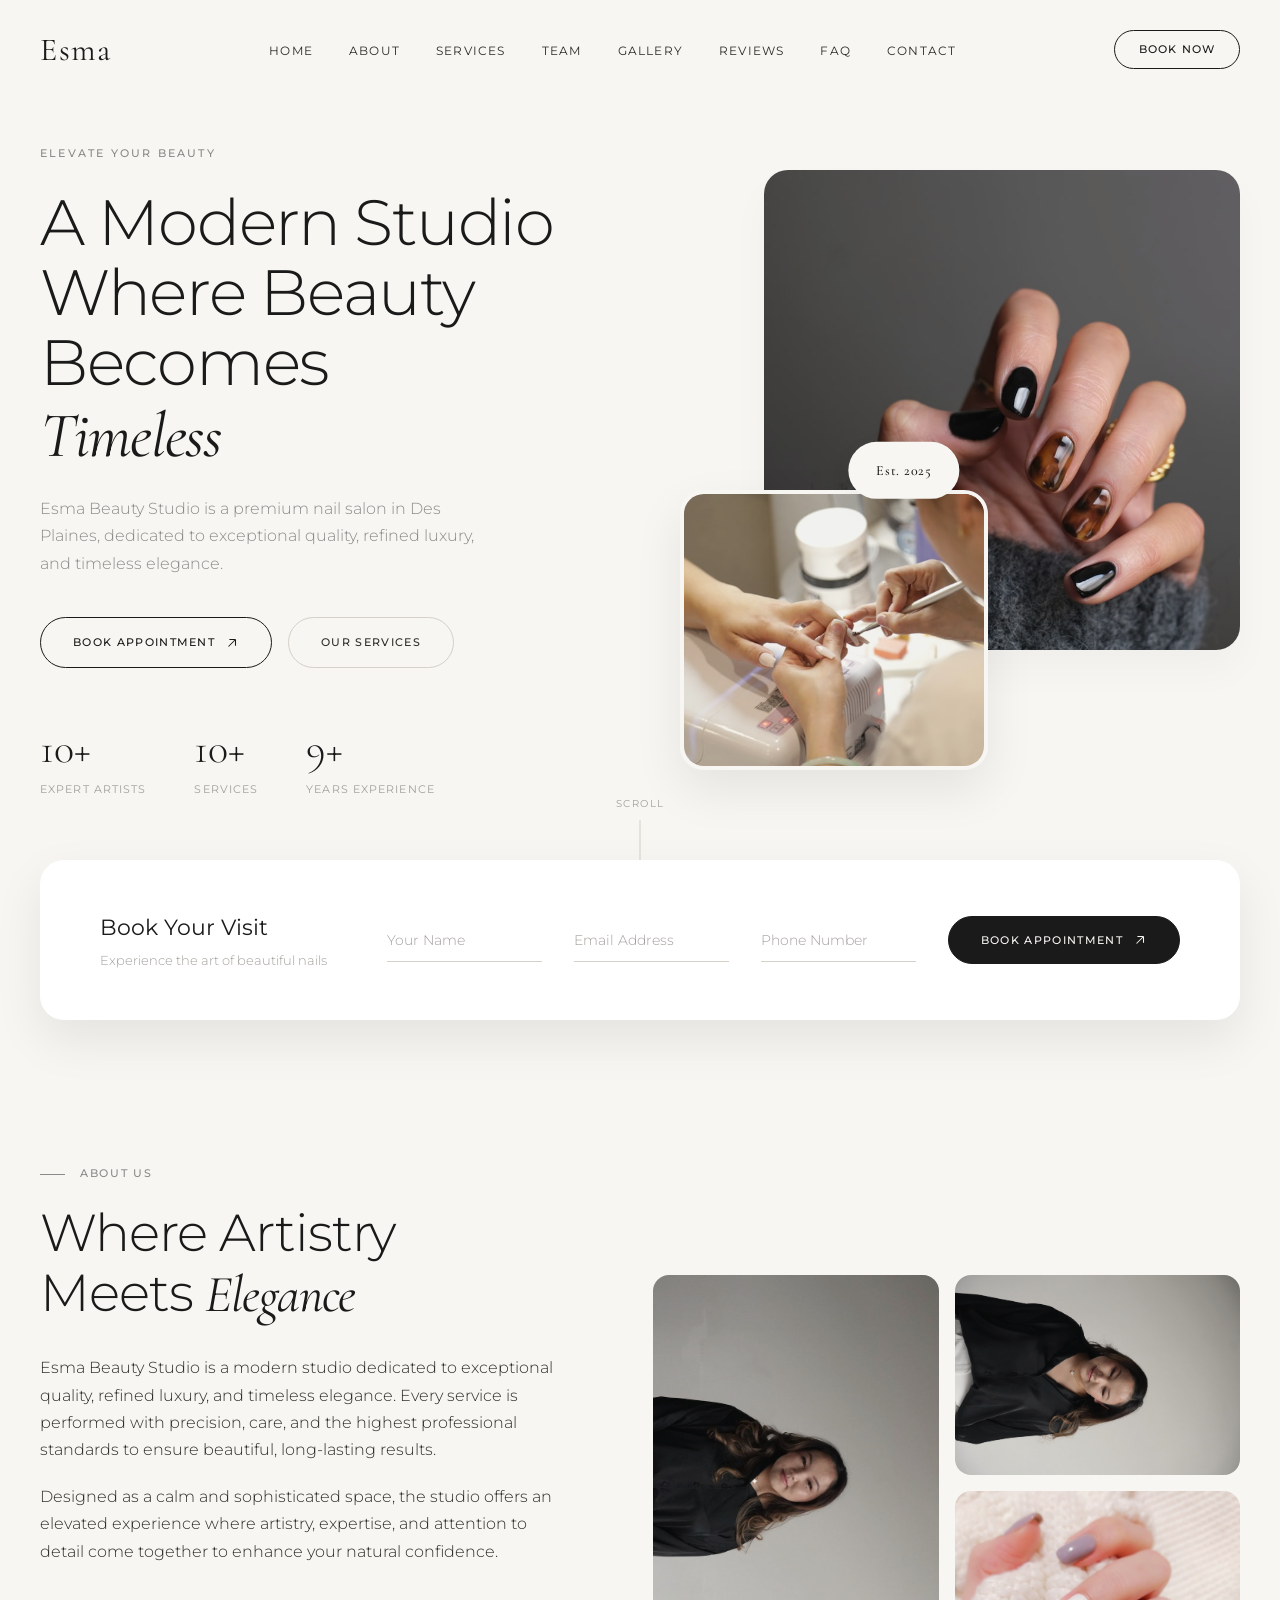
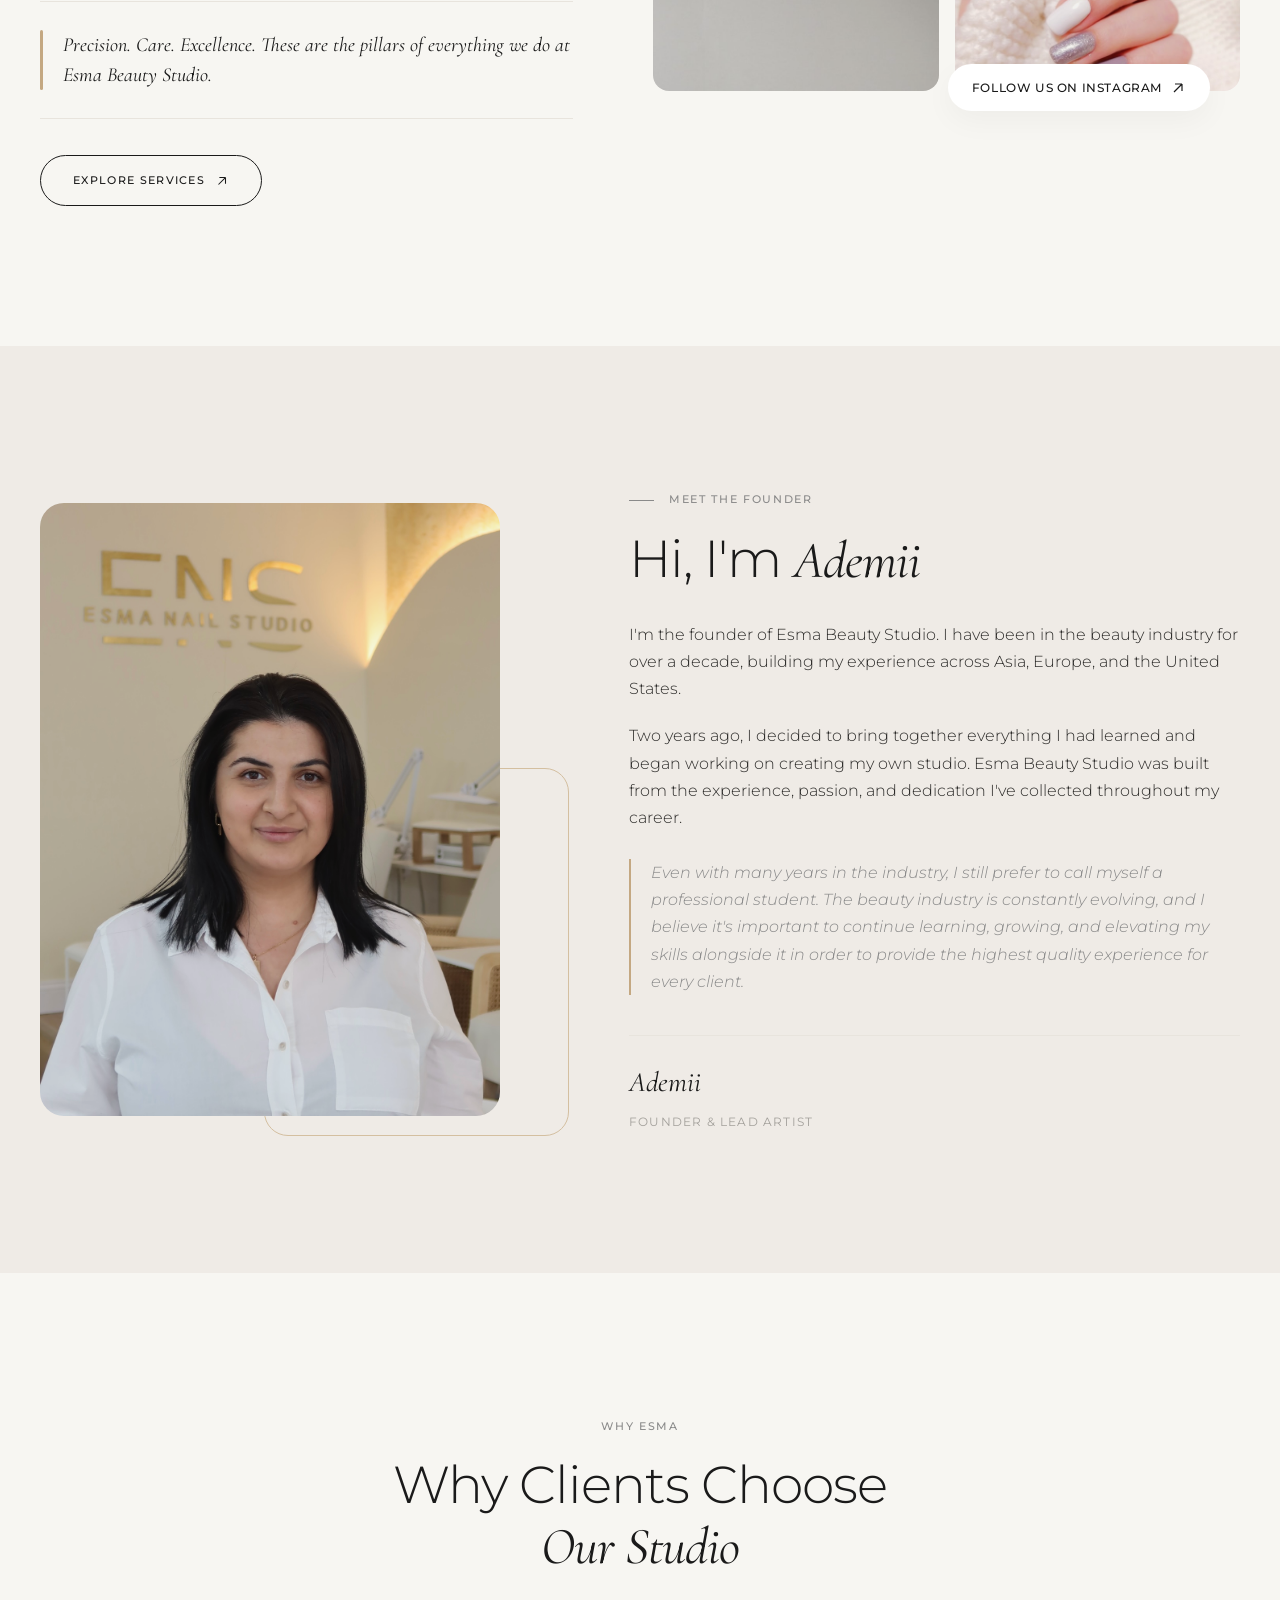
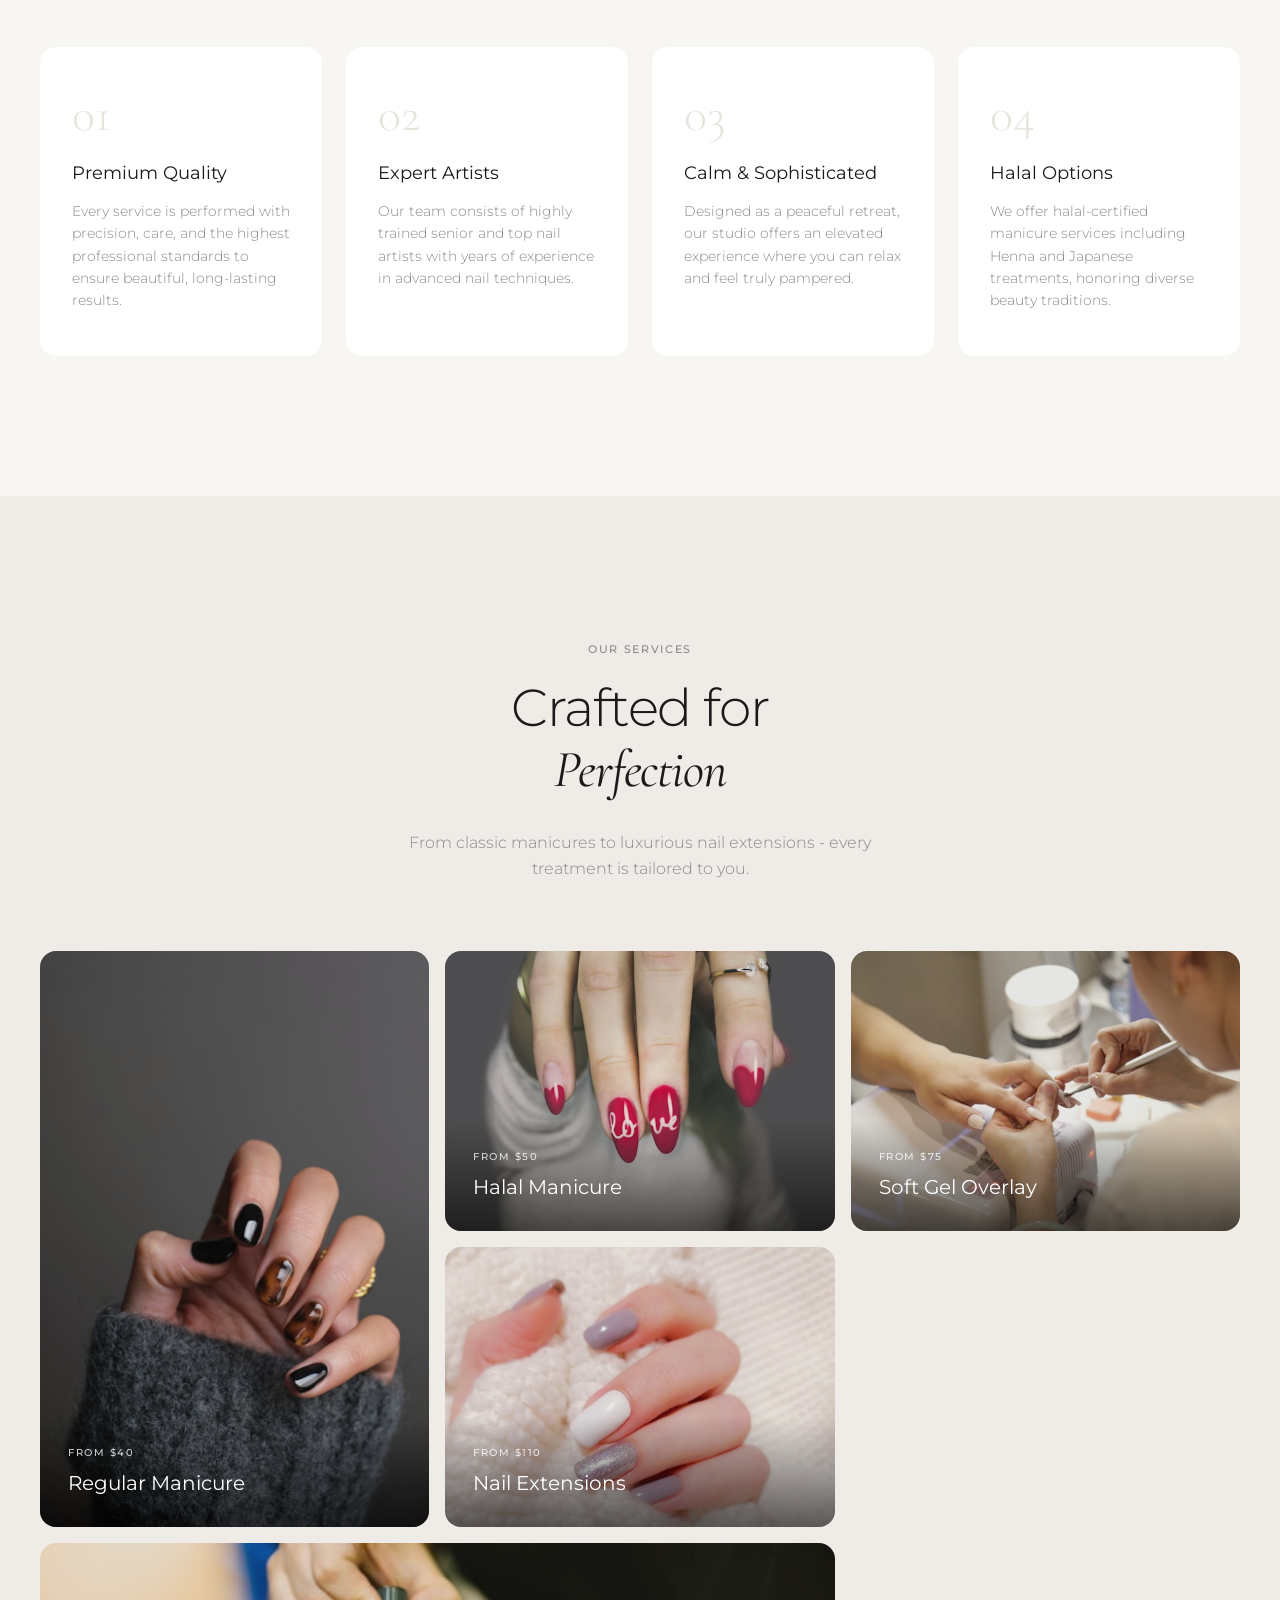
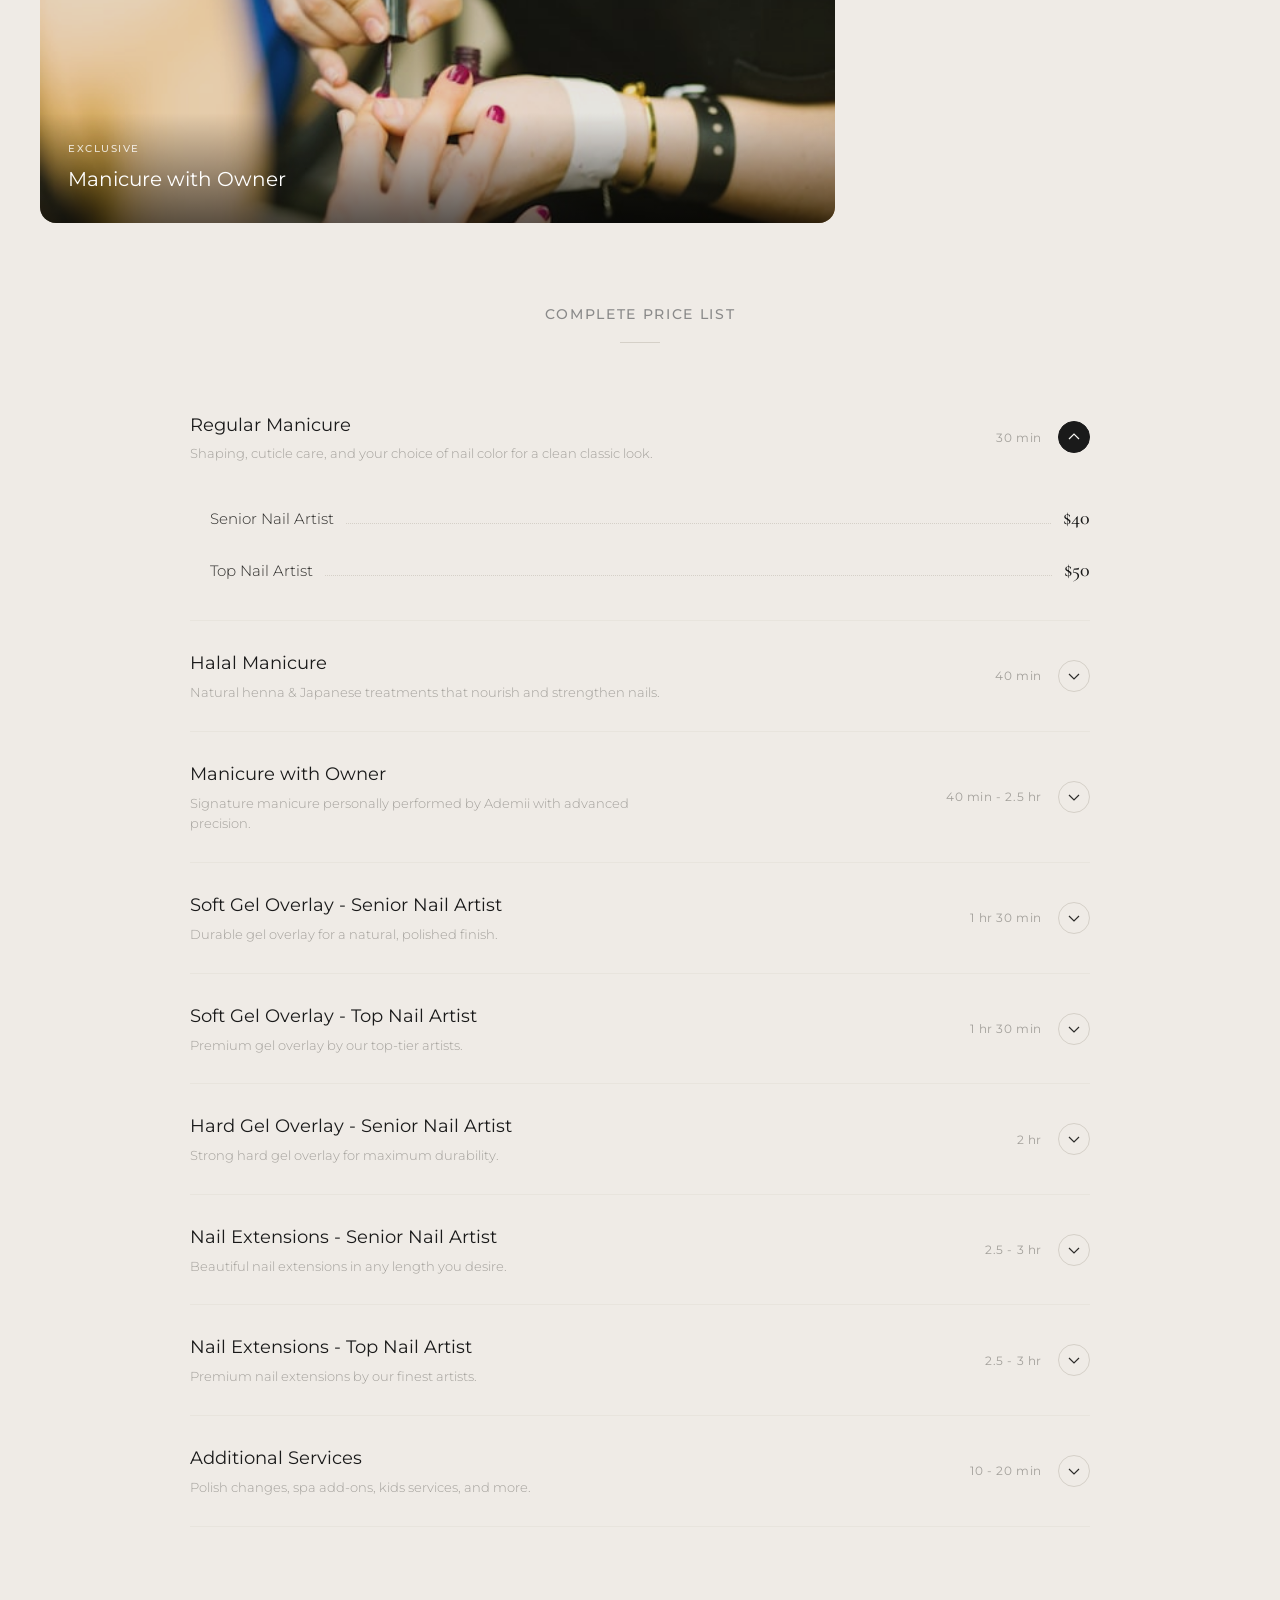
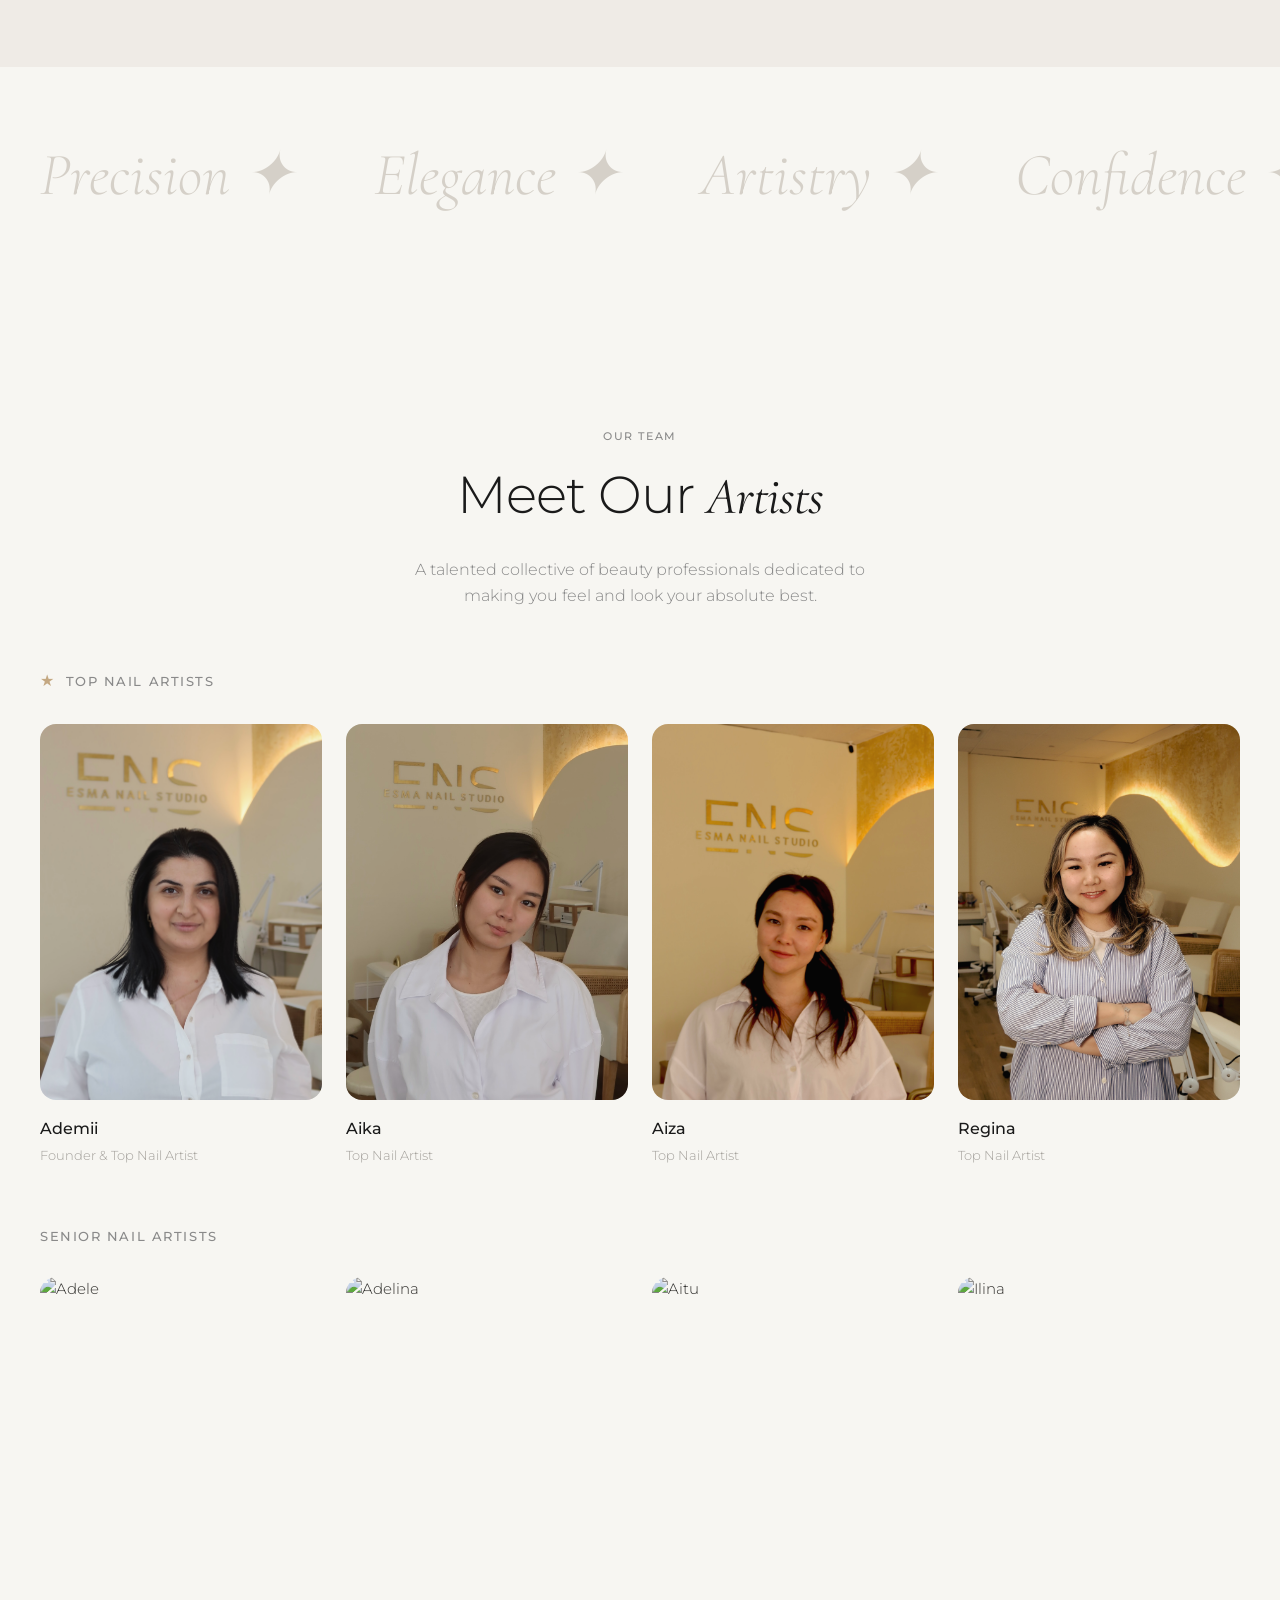
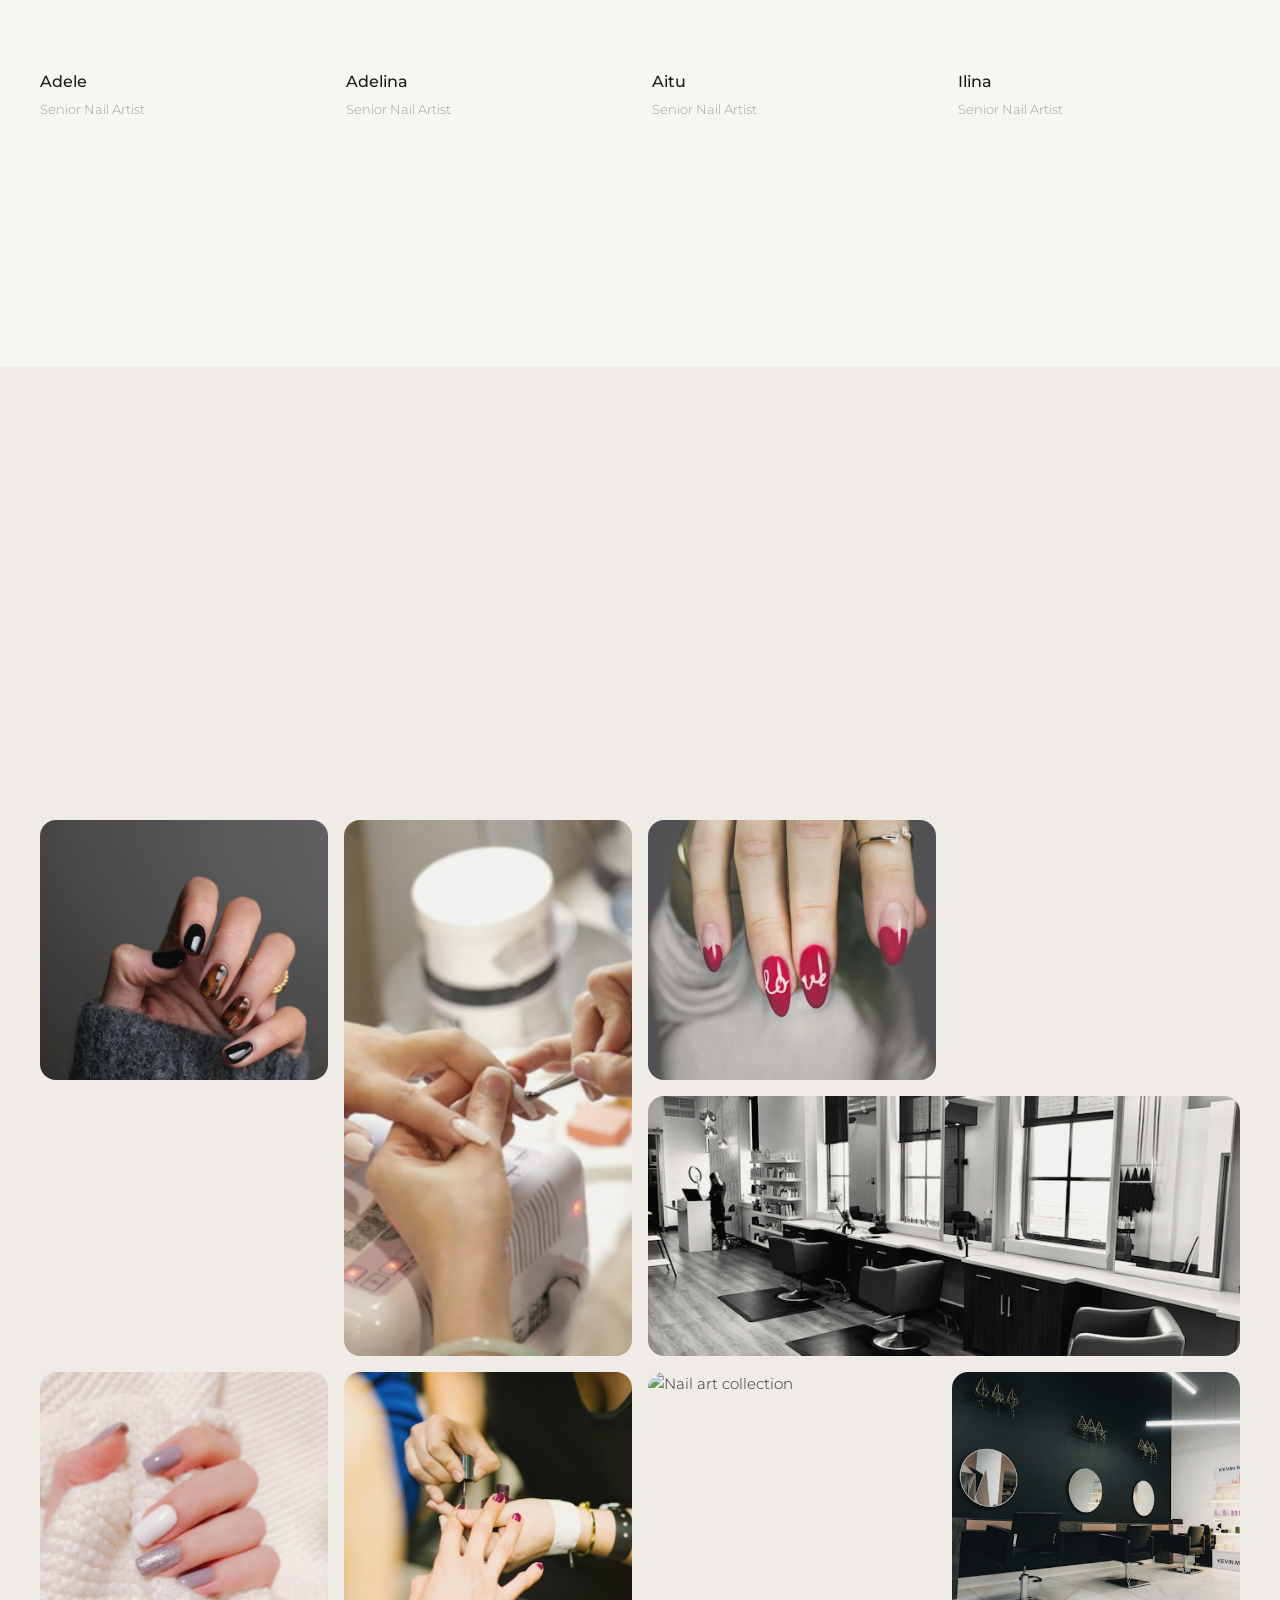
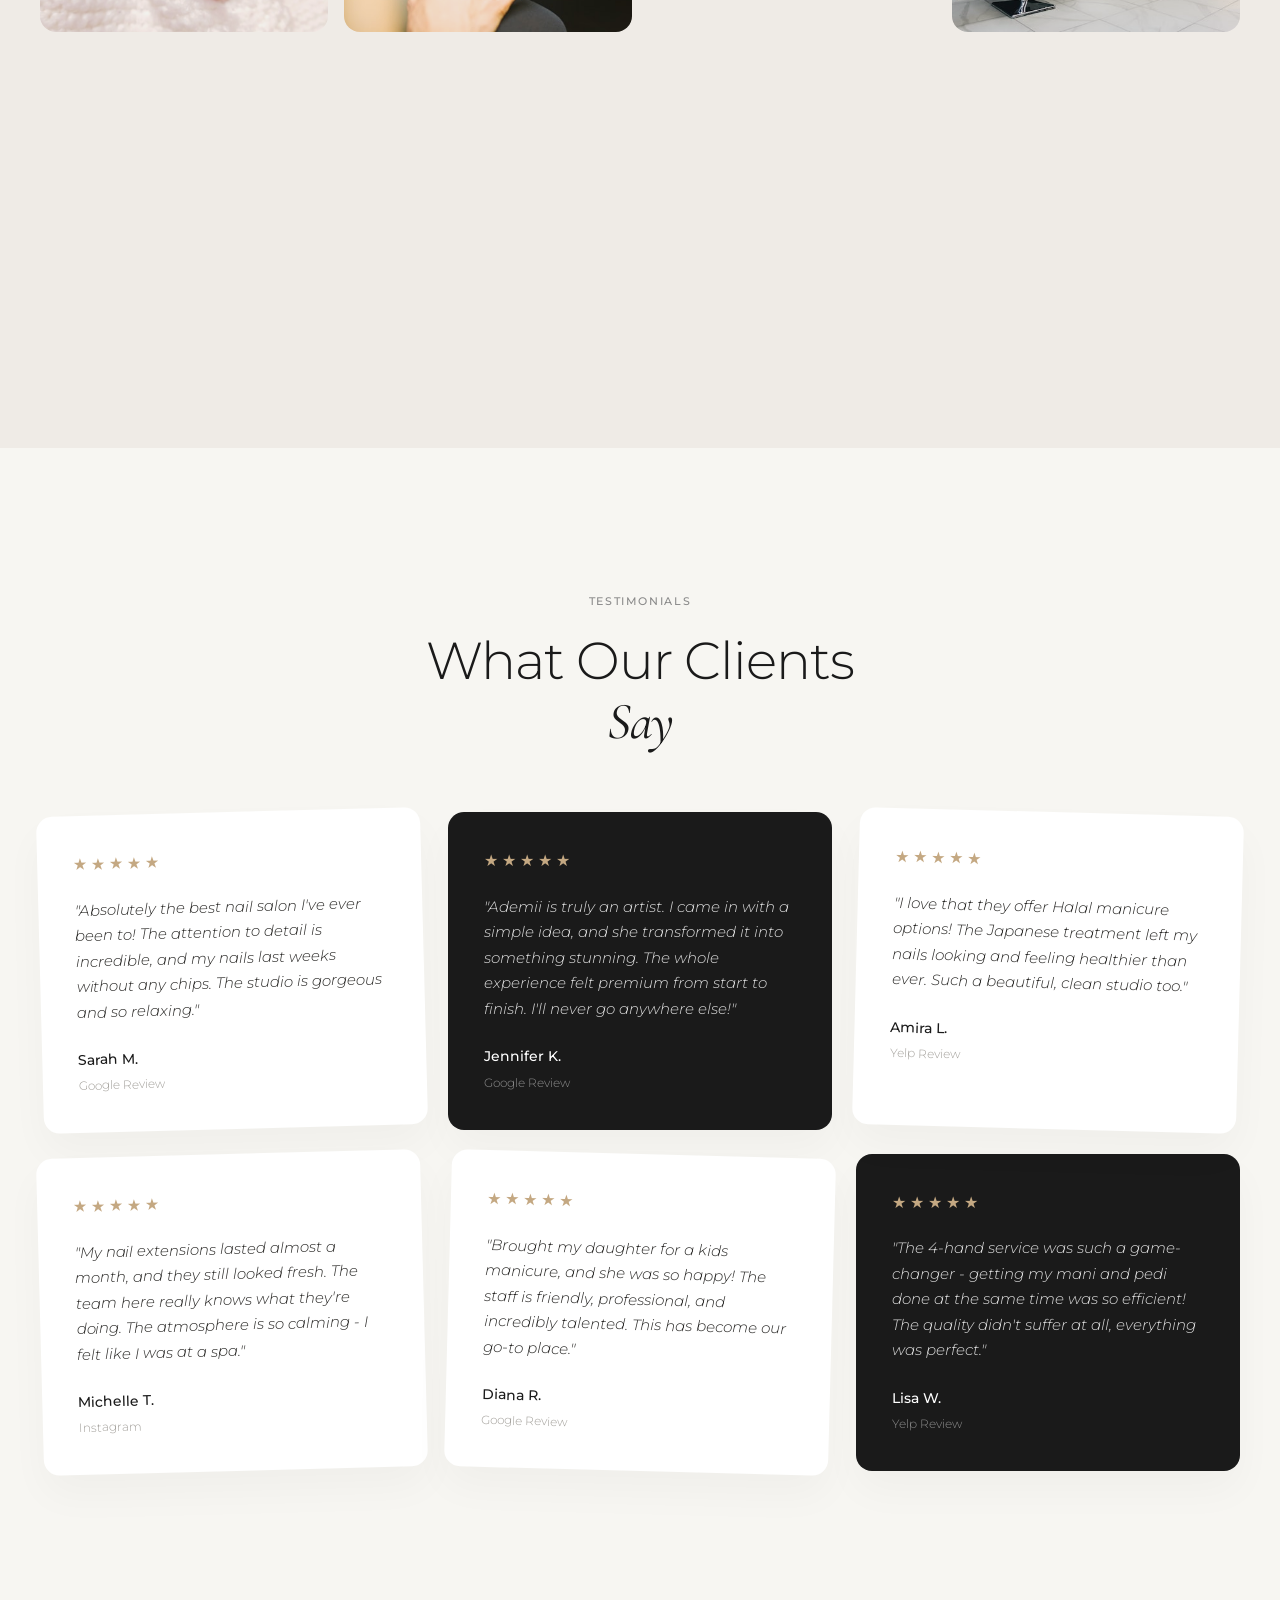
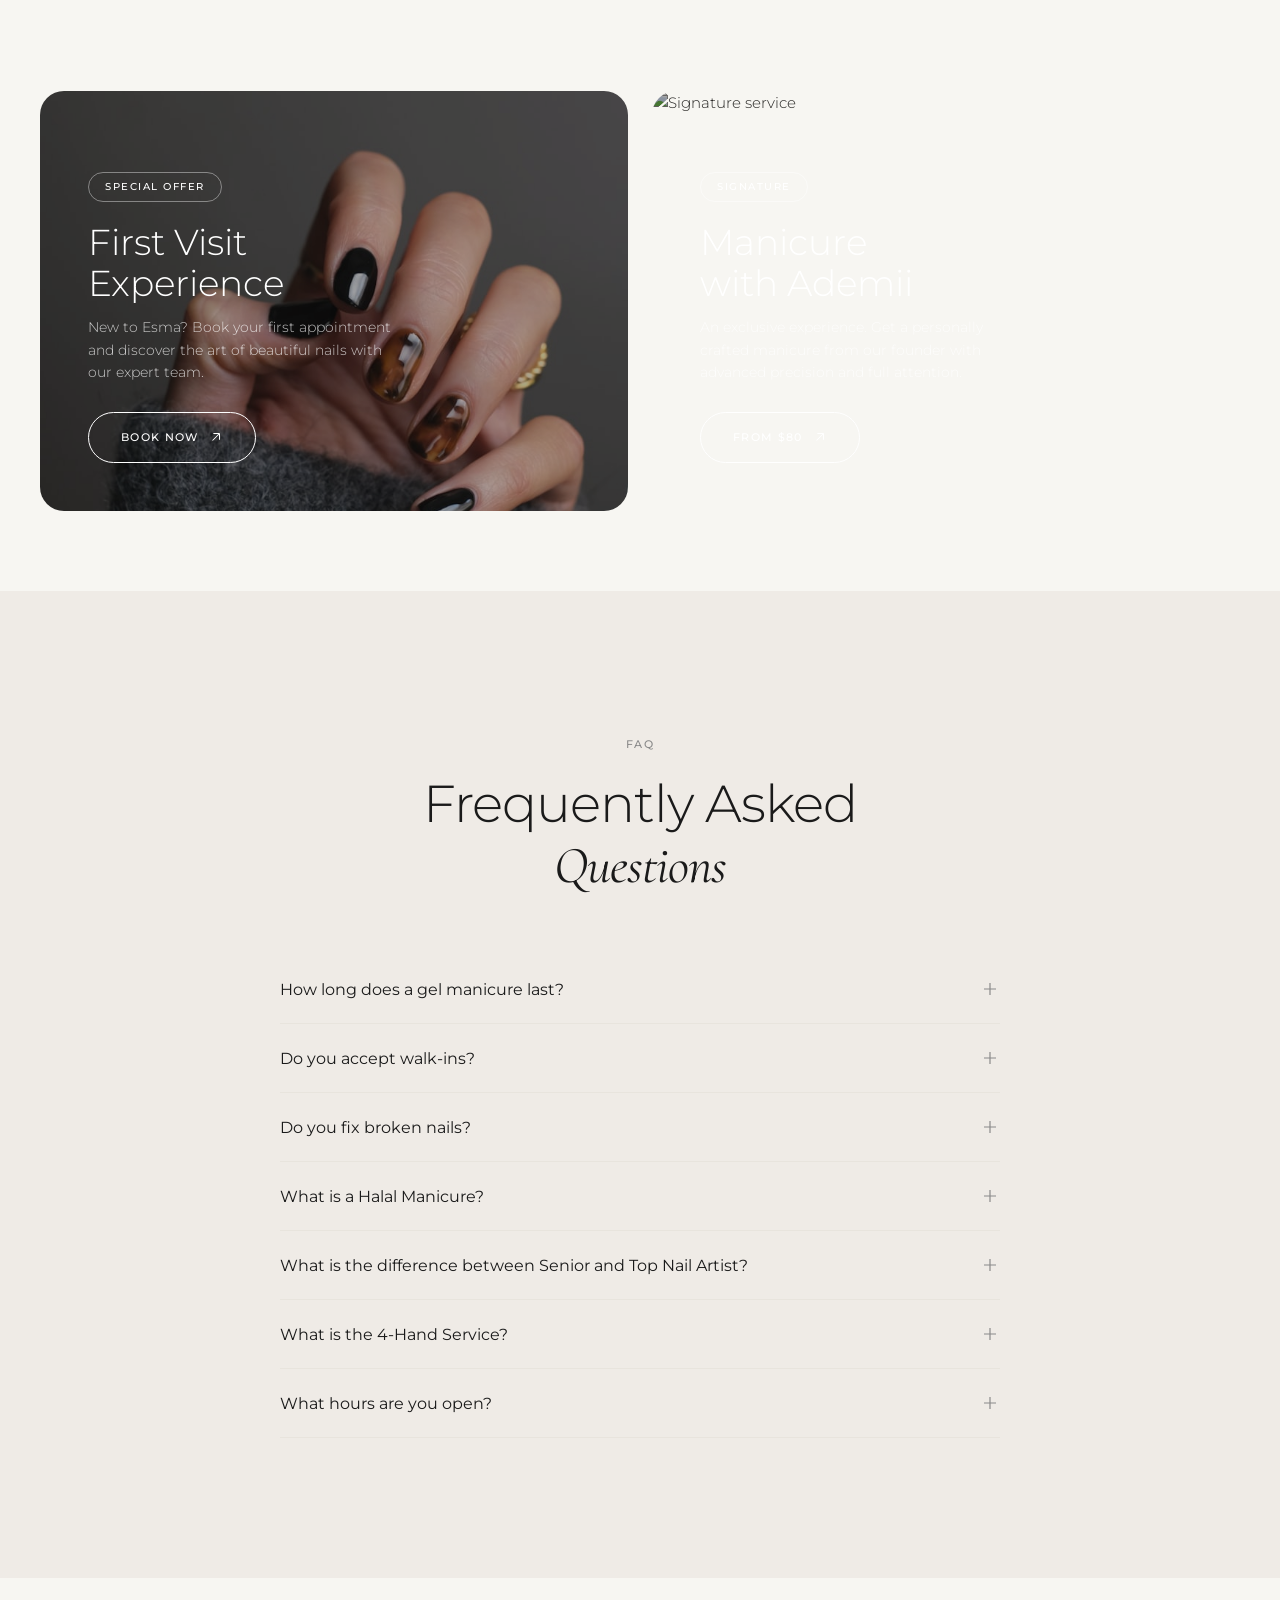
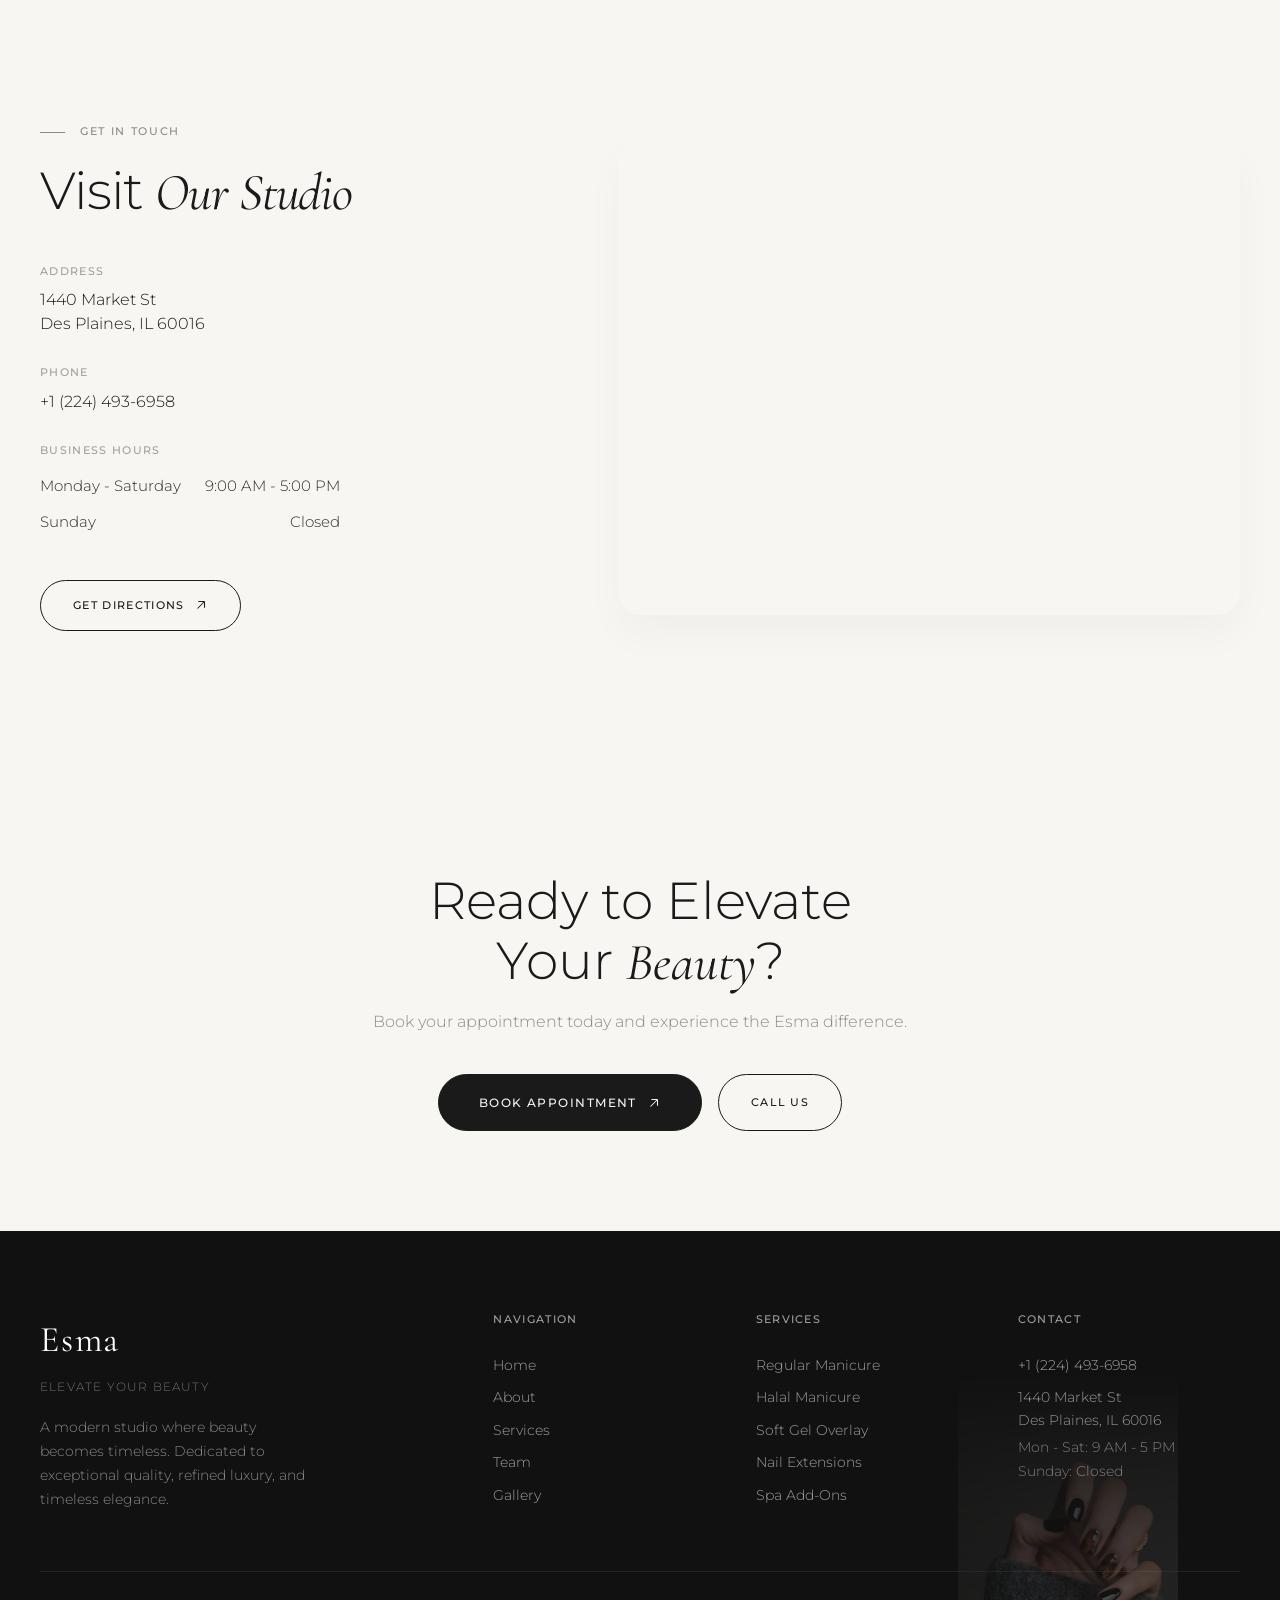
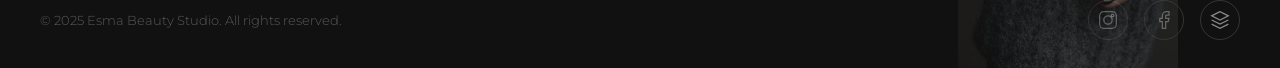
==== commit 95f04791: "Revert to original site, add owner photos to About section" ====
--- a/index.html
+++ b/index.html
@@ -13,15 +13,21 @@
 </head>
 <body>
 
+    <!-- ============================================ -->
     <!-- PRELOADER -->
+    <!-- ============================================ -->
     <div class="preloader" id="preloader">
         <div class="preloader__inner">
             <span class="preloader__logo">Esma</span>
-            <div class="preloader__bar"><div class="preloader__progress"></div></div>
+            <div class="preloader__bar">
+                <div class="preloader__progress"></div>
+            </div>
         </div>
     </div>
 
+    <!-- ============================================ -->
     <!-- HEADER -->
+    <!-- ============================================ -->
     <header class="header" id="header">
         <div class="header__container">
             <a href="#" class="header__logo">Esma</a>
@@ -40,19 +46,22 @@
             <div class="header__actions">
                 <a href="#booking" class="header__cta">Book Now</a>
                 <button class="header__burger" id="burgerBtn" aria-label="Open menu">
-                    <span></span><span></span><span></span>
+                    <span></span>
+                    <span></span>
+                    <span></span>
                 </button>
             </div>
         </div>
     </header>
 
-    <!-- Mobile Menu -->
+    <!-- Mobile Menu Overlay -->
     <div class="mobile-menu" id="mobileMenu">
         <div class="mobile-menu__inner">
             <div class="mobile-menu__header">
                 <span class="mobile-menu__logo">Esma</span>
                 <button class="mobile-menu__close" id="mobileClose" aria-label="Close menu">
-                    <span></span><span></span>
+                    <span></span>
+                    <span></span>
                 </button>
             </div>
             <nav class="mobile-menu__nav">
@@ -72,7 +81,9 @@
         </div>
     </div>
 
-    <!-- HERO -->
+    <!-- ============================================ -->
+    <!-- HERO SECTION -->
+    <!-- ============================================ -->
     <section class="hero" id="hero">
         <div class="hero__container">
             <div class="hero__content" data-animate="fade-up">
@@ -84,7 +95,9 @@
                         <span>Book Appointment</span>
                         <svg width="16" height="16" viewBox="0 0 16 16" fill="none"><path d="M4 12L12 4M12 4H5M12 4V11" stroke="currentColor" stroke-width="1.2"/></svg>
                     </a>
-                    <a href="#services" class="btn btn--ghost"><span>Our Services</span></a>
+                    <a href="#services" class="btn btn--ghost">
+                        <span>Our Services</span>
+                    </a>
                 </div>
                 <div class="hero__stats">
                     <div class="hero__stat" data-animate="fade-up" data-delay="200">
@@ -103,10 +116,10 @@
             </div>
             <div class="hero__visual" data-animate="fade-left">
                 <div class="hero__image-main">
-                    <img src="img/photos/art_01.jpg" alt="Luxury nail art by Esma Beauty Studio">
+                    <img src="img/nails1.jpg" alt="Luxury nail art">
                 </div>
                 <div class="hero__image-secondary">
-                    <img src="img/converted/studio_05.jpg" alt="Esma Beauty Studio interior">
+                    <img src="img/nails2.jpg" alt="Nail treatment">
                 </div>
                 <div class="hero__float-badge">
                     <span class="hero__badge-text">Est. 2025</span>
@@ -119,7 +132,9 @@
         </div>
     </section>
 
+    <!-- ============================================ -->
     <!-- BOOKING STRIP -->
+    <!-- ============================================ -->
     <section class="booking-strip" id="booking">
         <div class="booking-strip__container" data-animate="fade-up">
             <div class="booking-strip__info">
@@ -127,9 +142,15 @@
                 <p class="booking-strip__subtitle">Experience the art of beautiful nails</p>
             </div>
             <form class="booking-strip__form" id="bookingForm">
-                <div class="booking-strip__field"><input type="text" placeholder="Your Name" required></div>
-                <div class="booking-strip__field"><input type="email" placeholder="Email Address" required></div>
-                <div class="booking-strip__field"><input type="tel" placeholder="Phone Number" required></div>
+                <div class="booking-strip__field">
+                    <input type="text" placeholder="Your Name" required>
+                </div>
+                <div class="booking-strip__field">
+                    <input type="email" placeholder="Email Address" required>
+                </div>
+                <div class="booking-strip__field">
+                    <input type="tel" placeholder="Phone Number" required>
+                </div>
                 <button type="submit" class="btn btn--filled">
                     <span>Book Appointment</span>
                     <svg width="16" height="16" viewBox="0 0 16 16" fill="none"><path d="M4 12L12 4M12 4H5M12 4V11" stroke="currentColor" stroke-width="1.2"/></svg>
@@ -138,7 +159,9 @@
         </div>
     </section>
 
-    <!-- ABOUT -->
+    <!-- ============================================ -->
+    <!-- ABOUT SECTION -->
+    <!-- ============================================ -->
     <section class="about" id="about">
         <div class="about__container">
             <div class="about__content" data-animate="fade-up">
@@ -158,13 +181,13 @@
             <div class="about__gallery" data-animate="fade-left">
                 <div class="about__gallery-grid">
                     <div class="about__gallery-item about__gallery-item--large">
-                        <img src="img/converted/studio_10.jpg" alt="Esma Beauty Studio interior">
+                        <img src="img/owner/owner_1.jpg" alt="Ademii — Founder of Esma Beauty Studio">
                     </div>
                     <div class="about__gallery-item about__gallery-item--small">
-                        <img src="img/converted/studio_20.jpg" alt="Studio details">
+                        <img src="img/owner/owner_2.jpg" alt="Ademii at Esma Beauty Studio">
                     </div>
                     <div class="about__gallery-item about__gallery-item--medium">
-                        <img src="img/converted/studio_30.jpg" alt="Luxury nail salon workspace">
+                        <img src="img/nails4.jpg" alt="Luxury nail salon">
                     </div>
                 </div>
                 <a href="#" class="about__instagram-badge" target="_blank">
@@ -175,7 +198,9 @@
         </div>
     </section>
 
+    <!-- ============================================ -->
     <!-- MEET THE OWNER -->
+    <!-- ============================================ -->
     <section class="owner" id="owner">
         <div class="owner__container">
             <div class="owner__image" data-animate="fade-right">
@@ -196,7 +221,9 @@
         </div>
     </section>
 
+    <!-- ============================================ -->
     <!-- WHY CHOOSE US -->
+    <!-- ============================================ -->
     <section class="why-us" id="why-us">
         <div class="why-us__container">
             <div class="why-us__header" data-animate="fade-up">
@@ -228,7 +255,9 @@
         </div>
     </section>
 
-    <!-- SERVICES -->
+    <!-- ============================================ -->
+    <!-- SERVICES SECTION -->
+    <!-- ============================================ -->
     <section class="services" id="services">
         <div class="services__container">
             <div class="services__header" data-animate="fade-up">
@@ -237,52 +266,65 @@
                 <p class="services__intro">From classic manicures to luxurious nail extensions - every treatment is tailored to you.</p>
             </div>
 
+            <!-- Service Categories Visual Grid -->
             <div class="services__visual-grid" data-animate="fade-up">
                 <div class="services__visual-card services__visual-card--large">
-                    <img src="img/photos/art_03.jpg" alt="Regular Manicure">
+                    <img src="img/nails1.jpg" alt="Regular Manicure">
                     <div class="services__visual-overlay">
                         <span class="services__visual-tag">From $40</span>
                         <h3 class="services__visual-title">Regular Manicure</h3>
-                        <span class="services__visual-arrow"><svg width="24" height="24" viewBox="0 0 16 16" fill="none"><path d="M4 12L12 4M12 4H5M12 4V11" stroke="currentColor" stroke-width="1.2"/></svg></span>
+                        <span class="services__visual-arrow">
+                            <svg width="24" height="24" viewBox="0 0 16 16" fill="none"><path d="M4 12L12 4M12 4H5M12 4V11" stroke="currentColor" stroke-width="1.2"/></svg>
+                        </span>
                     </div>
                 </div>
                 <div class="services__visual-card">
-                    <img src="img/photos/art_06.jpg" alt="Halal Manicure">
+                    <img src="img/nails3.jpg" alt="Halal Manicure">
                     <div class="services__visual-overlay">
                         <span class="services__visual-tag">From $50</span>
                         <h3 class="services__visual-title">Halal Manicure</h3>
-                        <span class="services__visual-arrow"><svg width="24" height="24" viewBox="0 0 16 16" fill="none"><path d="M4 12L12 4M12 4H5M12 4V11" stroke="currentColor" stroke-width="1.2"/></svg></span>
+                        <span class="services__visual-arrow">
+                            <svg width="24" height="24" viewBox="0 0 16 16" fill="none"><path d="M4 12L12 4M12 4H5M12 4V11" stroke="currentColor" stroke-width="1.2"/></svg>
+                        </span>
                     </div>
                 </div>
                 <div class="services__visual-card">
-                    <img src="img/photos/art_08.jpg" alt="Soft Gel Overlay">
+                    <img src="img/nails2.jpg" alt="Soft Gel Overlay">
                     <div class="services__visual-overlay">
                         <span class="services__visual-tag">From $75</span>
                         <h3 class="services__visual-title">Soft Gel Overlay</h3>
-                        <span class="services__visual-arrow"><svg width="24" height="24" viewBox="0 0 16 16" fill="none"><path d="M4 12L12 4M12 4H5M12 4V11" stroke="currentColor" stroke-width="1.2"/></svg></span>
+                        <span class="services__visual-arrow">
+                            <svg width="24" height="24" viewBox="0 0 16 16" fill="none"><path d="M4 12L12 4M12 4H5M12 4V11" stroke="currentColor" stroke-width="1.2"/></svg>
+                        </span>
                     </div>
                 </div>
                 <div class="services__visual-card">
-                    <img src="img/photos/art_12.jpg" alt="Nail Extensions">
+                    <img src="img/nails4.jpg" alt="Nail Extensions">
                     <div class="services__visual-overlay">
                         <span class="services__visual-tag">From $110</span>
                         <h3 class="services__visual-title">Nail Extensions</h3>
-                        <span class="services__visual-arrow"><svg width="24" height="24" viewBox="0 0 16 16" fill="none"><path d="M4 12L12 4M12 4H5M12 4V11" stroke="currentColor" stroke-width="1.2"/></svg></span>
+                        <span class="services__visual-arrow">
+                            <svg width="24" height="24" viewBox="0 0 16 16" fill="none"><path d="M4 12L12 4M12 4H5M12 4V11" stroke="currentColor" stroke-width="1.2"/></svg>
+                        </span>
                     </div>
                 </div>
                 <div class="services__visual-card services__visual-card--wide">
-                    <img src="img/photos/art_15.jpg" alt="Manicure with Owner">
+                    <img src="img/nails5.jpg" alt="Manicure with Owner">
                     <div class="services__visual-overlay">
                         <span class="services__visual-tag">Exclusive</span>
                         <h3 class="services__visual-title">Manicure with Owner</h3>
-                        <span class="services__visual-arrow"><svg width="24" height="24" viewBox="0 0 16 16" fill="none"><path d="M4 12L12 4M12 4H5M12 4V11" stroke="currentColor" stroke-width="1.2"/></svg></span>
-                    </div>
-                </div>
-            </div>
-
+                        <span class="services__visual-arrow">
+                            <svg width="24" height="24" viewBox="0 0 16 16" fill="none"><path d="M4 12L12 4M12 4H5M12 4V11" stroke="currentColor" stroke-width="1.2"/></svg>
+                        </span>
+                    </div>
+                </div>
+            </div>
+
+            <!-- Detailed Price List -->
             <div class="services__pricelist" data-animate="fade-up">
                 <h3 class="services__pricelist-heading">Complete Price List</h3>
 
+                <!-- Regular Manicure -->
                 <div class="services__category">
                     <div class="services__category-header" data-accordion>
                         <div>
@@ -291,15 +333,26 @@
                         </div>
                         <div class="services__category-meta">
                             <span class="services__category-duration">30 min</span>
-                            <span class="services__category-toggle"><svg width="20" height="20" viewBox="0 0 20 20" fill="none"><path d="M5 8L10 13L15 8" stroke="currentColor" stroke-width="1.2"/></svg></span>
+                            <span class="services__category-toggle">
+                                <svg width="20" height="20" viewBox="0 0 20 20" fill="none"><path d="M5 8L10 13L15 8" stroke="currentColor" stroke-width="1.2"/></svg>
+                            </span>
                         </div>
                     </div>
                     <div class="services__category-body">
-                        <div class="services__price-row"><span class="services__price-name">Senior Nail Artist</span><span class="services__price-dots"></span><span class="services__price-value">$40</span></div>
-                        <div class="services__price-row"><span class="services__price-name">Top Nail Artist</span><span class="services__price-dots"></span><span class="services__price-value">$50</span></div>
-                    </div>
-                </div>
-
+                        <div class="services__price-row">
+                            <span class="services__price-name">Senior Nail Artist</span>
+                            <span class="services__price-dots"></span>
+                            <span class="services__price-value">$40</span>
+                        </div>
+                        <div class="services__price-row">
+                            <span class="services__price-name">Top Nail Artist</span>
+                            <span class="services__price-dots"></span>
+                            <span class="services__price-value">$50</span>
+                        </div>
+                    </div>
+                </div>
+
+                <!-- Halal Manicure -->
                 <div class="services__category">
                     <div class="services__category-header" data-accordion>
                         <div>
@@ -308,17 +361,36 @@
                         </div>
                         <div class="services__category-meta">
                             <span class="services__category-duration">40 min</span>
-                            <span class="services__category-toggle"><svg width="20" height="20" viewBox="0 0 20 20" fill="none"><path d="M5 8L10 13L15 8" stroke="currentColor" stroke-width="1.2"/></svg></span>
+                            <span class="services__category-toggle">
+                                <svg width="20" height="20" viewBox="0 0 20 20" fill="none"><path d="M5 8L10 13L15 8" stroke="currentColor" stroke-width="1.2"/></svg>
+                            </span>
                         </div>
                     </div>
                     <div class="services__category-body">
-                        <div class="services__price-row"><span class="services__price-name">Henna Manicure - Senior Nail Artist</span><span class="services__price-dots"></span><span class="services__price-value">$50</span></div>
-                        <div class="services__price-row"><span class="services__price-name">Henna Manicure - Top Nail Artist</span><span class="services__price-dots"></span><span class="services__price-value">$60</span></div>
-                        <div class="services__price-row"><span class="services__price-name">Japanese Manicure - Senior Nail Artist</span><span class="services__price-dots"></span><span class="services__price-value">$50</span></div>
-                        <div class="services__price-row"><span class="services__price-name">Japanese Manicure - Top Nail Artist</span><span class="services__price-dots"></span><span class="services__price-value">$60</span></div>
-                    </div>
-                </div>
-
+                        <div class="services__price-row">
+                            <span class="services__price-name">Henna Manicure - Senior Nail Artist</span>
+                            <span class="services__price-dots"></span>
+                            <span class="services__price-value">$50</span>
+                        </div>
+                        <div class="services__price-row">
+                            <span class="services__price-name">Henna Manicure - Top Nail Artist</span>
+                            <span class="services__price-dots"></span>
+                            <span class="services__price-value">$60</span>
+                        </div>
+                        <div class="services__price-row">
+                            <span class="services__price-name">Japanese Manicure - Senior Nail Artist</span>
+                            <span class="services__price-dots"></span>
+                            <span class="services__price-value">$50</span>
+                        </div>
+                        <div class="services__price-row">
+                            <span class="services__price-name">Japanese Manicure - Top Nail Artist</span>
+                            <span class="services__price-dots"></span>
+                            <span class="services__price-value">$60</span>
+                        </div>
+                    </div>
+                </div>
+
+                <!-- Manicure with Owner -->
                 <div class="services__category">
                     <div class="services__category-header" data-accordion>
                         <div>
@@ -327,17 +399,36 @@
                         </div>
                         <div class="services__category-meta">
                             <span class="services__category-duration">40 min - 2.5 hr</span>
-                            <span class="services__category-toggle"><svg width="20" height="20" viewBox="0 0 20 20" fill="none"><path d="M5 8L10 13L15 8" stroke="currentColor" stroke-width="1.2"/></svg></span>
+                            <span class="services__category-toggle">
+                                <svg width="20" height="20" viewBox="0 0 20 20" fill="none"><path d="M5 8L10 13L15 8" stroke="currentColor" stroke-width="1.2"/></svg>
+                            </span>
                         </div>
                     </div>
                     <div class="services__category-body">
-                        <div class="services__price-row"><span class="services__price-name">Regular Manicure <span class="services__price-time">40 min</span></span><span class="services__price-dots"></span><span class="services__price-value">$80</span></div>
-                        <div class="services__price-row"><span class="services__price-name">Soft Gel Manicure <span class="services__price-time">1 hr 30 min</span></span><span class="services__price-dots"></span><span class="services__price-value">$100</span></div>
-                        <div class="services__price-row"><span class="services__price-name">Hard Gel Overlay <span class="services__price-time">2 hr</span></span><span class="services__price-dots"></span><span class="services__price-value">$120</span></div>
-                        <div class="services__price-row"><span class="services__price-name">Nail Extension <span class="services__price-time">2 hr 30 min</span></span><span class="services__price-dots"></span><span class="services__price-value">$150</span></div>
-                    </div>
-                </div>
-
+                        <div class="services__price-row">
+                            <span class="services__price-name">Regular Manicure <span class="services__price-time">40 min</span></span>
+                            <span class="services__price-dots"></span>
+                            <span class="services__price-value">$80</span>
+                        </div>
+                        <div class="services__price-row">
+                            <span class="services__price-name">Soft Gel Manicure <span class="services__price-time">1 hr 30 min</span></span>
+                            <span class="services__price-dots"></span>
+                            <span class="services__price-value">$100</span>
+                        </div>
+                        <div class="services__price-row">
+                            <span class="services__price-name">Hard Gel Overlay <span class="services__price-time">2 hr</span></span>
+                            <span class="services__price-dots"></span>
+                            <span class="services__price-value">$120</span>
+                        </div>
+                        <div class="services__price-row">
+                            <span class="services__price-name">Nail Extension <span class="services__price-time">2 hr 30 min</span></span>
+                            <span class="services__price-dots"></span>
+                            <span class="services__price-value">$150</span>
+                        </div>
+                    </div>
+                </div>
+
+                <!-- Soft Gel Overlay - Senior -->
                 <div class="services__category">
                     <div class="services__category-header" data-accordion>
                         <div>
@@ -346,16 +437,31 @@
                         </div>
                         <div class="services__category-meta">
                             <span class="services__category-duration">1 hr 30 min</span>
-                            <span class="services__category-toggle"><svg width="20" height="20" viewBox="0 0 20 20" fill="none"><path d="M5 8L10 13L15 8" stroke="currentColor" stroke-width="1.2"/></svg></span>
+                            <span class="services__category-toggle">
+                                <svg width="20" height="20" viewBox="0 0 20 20" fill="none"><path d="M5 8L10 13L15 8" stroke="currentColor" stroke-width="1.2"/></svg>
+                            </span>
                         </div>
                     </div>
                     <div class="services__category-body">
-                        <div class="services__price-row"><span class="services__price-name">Short Nails</span><span class="services__price-dots"></span><span class="services__price-value">$75</span></div>
-                        <div class="services__price-row"><span class="services__price-name">Medium Nails</span><span class="services__price-dots"></span><span class="services__price-value">$80</span></div>
-                        <div class="services__price-row"><span class="services__price-name">Long Nails</span><span class="services__price-dots"></span><span class="services__price-value">$85</span></div>
-                    </div>
-                </div>
-
+                        <div class="services__price-row">
+                            <span class="services__price-name">Short Nails</span>
+                            <span class="services__price-dots"></span>
+                            <span class="services__price-value">$75</span>
+                        </div>
+                        <div class="services__price-row">
+                            <span class="services__price-name">Medium Nails</span>
+                            <span class="services__price-dots"></span>
+                            <span class="services__price-value">$80</span>
+                        </div>
+                        <div class="services__price-row">
+                            <span class="services__price-name">Long Nails</span>
+                            <span class="services__price-dots"></span>
+                            <span class="services__price-value">$85</span>
+                        </div>
+                    </div>
+                </div>
+
+                <!-- Soft Gel Overlay - Top -->
                 <div class="services__category">
                     <div class="services__category-header" data-accordion>
                         <div>
@@ -364,16 +470,31 @@
                         </div>
                         <div class="services__category-meta">
                             <span class="services__category-duration">1 hr 30 min</span>
-                            <span class="services__category-toggle"><svg width="20" height="20" viewBox="0 0 20 20" fill="none"><path d="M5 8L10 13L15 8" stroke="currentColor" stroke-width="1.2"/></svg></span>
+                            <span class="services__category-toggle">
+                                <svg width="20" height="20" viewBox="0 0 20 20" fill="none"><path d="M5 8L10 13L15 8" stroke="currentColor" stroke-width="1.2"/></svg>
+                            </span>
                         </div>
                     </div>
                     <div class="services__category-body">
-                        <div class="services__price-row"><span class="services__price-name">Short Nails</span><span class="services__price-dots"></span><span class="services__price-value">$80</span></div>
-                        <div class="services__price-row"><span class="services__price-name">Medium Nails</span><span class="services__price-dots"></span><span class="services__price-value">$85</span></div>
-                        <div class="services__price-row"><span class="services__price-name">Long Nails</span><span class="services__price-dots"></span><span class="services__price-value">$90</span></div>
-                    </div>
-                </div>
-
+                        <div class="services__price-row">
+                            <span class="services__price-name">Short Nails</span>
+                            <span class="services__price-dots"></span>
+                            <span class="services__price-value">$80</span>
+                        </div>
+                        <div class="services__price-row">
+                            <span class="services__price-name">Medium Nails</span>
+                            <span class="services__price-dots"></span>
+                            <span class="services__price-value">$85</span>
+                        </div>
+                        <div class="services__price-row">
+                            <span class="services__price-name">Long Nails</span>
+                            <span class="services__price-dots"></span>
+                            <span class="services__price-value">$90</span>
+                        </div>
+                    </div>
+                </div>
+
+                <!-- Hard Gel Overlay -->
                 <div class="services__category">
                     <div class="services__category-header" data-accordion>
                         <div>
@@ -382,14 +503,21 @@
                         </div>
                         <div class="services__category-meta">
                             <span class="services__category-duration">2 hr</span>
-                            <span class="services__category-toggle"><svg width="20" height="20" viewBox="0 0 20 20" fill="none"><path d="M5 8L10 13L15 8" stroke="currentColor" stroke-width="1.2"/></svg></span>
+                            <span class="services__category-toggle">
+                                <svg width="20" height="20" viewBox="0 0 20 20" fill="none"><path d="M5 8L10 13L15 8" stroke="currentColor" stroke-width="1.2"/></svg>
+                            </span>
                         </div>
                     </div>
                     <div class="services__category-body">
-                        <div class="services__price-row"><span class="services__price-name">Hard Gel Overlay</span><span class="services__price-dots"></span><span class="services__price-value">$85</span></div>
-                    </div>
-                </div>
-
+                        <div class="services__price-row">
+                            <span class="services__price-name">Hard Gel Overlay</span>
+                            <span class="services__price-dots"></span>
+                            <span class="services__price-value">$85</span>
+                        </div>
+                    </div>
+                </div>
+
+                <!-- Nail Extensions - Senior -->
                 <div class="services__category">
                     <div class="services__category-header" data-accordion>
                         <div>
@@ -398,17 +526,36 @@
                         </div>
                         <div class="services__category-meta">
                             <span class="services__category-duration">2.5 - 3 hr</span>
-                            <span class="services__category-toggle"><svg width="20" height="20" viewBox="0 0 20 20" fill="none"><path d="M5 8L10 13L15 8" stroke="currentColor" stroke-width="1.2"/></svg></span>
+                            <span class="services__category-toggle">
+                                <svg width="20" height="20" viewBox="0 0 20 20" fill="none"><path d="M5 8L10 13L15 8" stroke="currentColor" stroke-width="1.2"/></svg>
+                            </span>
                         </div>
                     </div>
                     <div class="services__category-body">
-                        <div class="services__price-row"><span class="services__price-name">Short (1-1.5) <span class="services__price-time">2 hr 30 min</span></span><span class="services__price-dots"></span><span class="services__price-value">$110</span></div>
-                        <div class="services__price-row"><span class="services__price-name">Medium (2-2.5) <span class="services__price-time">2 hr 30 min</span></span><span class="services__price-dots"></span><span class="services__price-value">$120</span></div>
-                        <div class="services__price-row"><span class="services__price-name">Long (3-3.5) <span class="services__price-time">2 hr 30 min</span></span><span class="services__price-dots"></span><span class="services__price-value">$130</span></div>
-                        <div class="services__price-row"><span class="services__price-name">Extra Long (4-6) <span class="services__price-time">3 hr</span></span><span class="services__price-dots"></span><span class="services__price-value">$140</span></div>
-                    </div>
-                </div>
-
+                        <div class="services__price-row">
+                            <span class="services__price-name">Short (1-1.5) <span class="services__price-time">2 hr 30 min</span></span>
+                            <span class="services__price-dots"></span>
+                            <span class="services__price-value">$110</span>
+                        </div>
+                        <div class="services__price-row">
+                            <span class="services__price-name">Medium (2-2.5) <span class="services__price-time">2 hr 30 min</span></span>
+                            <span class="services__price-dots"></span>
+                            <span class="services__price-value">$120</span>
+                        </div>
+                        <div class="services__price-row">
+                            <span class="services__price-name">Long (3-3.5) <span class="services__price-time">2 hr 30 min</span></span>
+                            <span class="services__price-dots"></span>
+                            <span class="services__price-value">$130</span>
+                        </div>
+                        <div class="services__price-row">
+                            <span class="services__price-name">Extra Long (4-6) <span class="services__price-time">3 hr</span></span>
+                            <span class="services__price-dots"></span>
+                            <span class="services__price-value">$140</span>
+                        </div>
+                    </div>
+                </div>
+
+                <!-- Nail Extensions - Top -->
                 <div class="services__category">
                     <div class="services__category-header" data-accordion>
                         <div>
@@ -417,17 +564,36 @@
                         </div>
                         <div class="services__category-meta">
                             <span class="services__category-duration">2.5 - 3 hr</span>
-                            <span class="services__category-toggle"><svg width="20" height="20" viewBox="0 0 20 20" fill="none"><path d="M5 8L10 13L15 8" stroke="currentColor" stroke-width="1.2"/></svg></span>
+                            <span class="services__category-toggle">
+                                <svg width="20" height="20" viewBox="0 0 20 20" fill="none"><path d="M5 8L10 13L15 8" stroke="currentColor" stroke-width="1.2"/></svg>
+                            </span>
                         </div>
                     </div>
                     <div class="services__category-body">
-                        <div class="services__price-row"><span class="services__price-name">Short (1-1.5) <span class="services__price-time">2 hr 30 min</span></span><span class="services__price-dots"></span><span class="services__price-value">$120</span></div>
-                        <div class="services__price-row"><span class="services__price-name">Medium (2-2.5) <span class="services__price-time">2 hr 30 min</span></span><span class="services__price-dots"></span><span class="services__price-value">$130</span></div>
-                        <div class="services__price-row"><span class="services__price-name">Long (3-3.5) <span class="services__price-time">2 hr 30 min</span></span><span class="services__price-dots"></span><span class="services__price-value">$140</span></div>
-                        <div class="services__price-row"><span class="services__price-name">Extra Long (4-6) <span class="services__price-time">3 hr</span></span><span class="services__price-dots"></span><span class="services__price-value">$150</span></div>
-                    </div>
-                </div>
-
+                        <div class="services__price-row">
+                            <span class="services__price-name">Short (1-1.5) <span class="services__price-time">2 hr 30 min</span></span>
+                            <span class="services__price-dots"></span>
+                            <span class="services__price-value">$120</span>
+                        </div>
+                        <div class="services__price-row">
+                            <span class="services__price-name">Medium (2-2.5) <span class="services__price-time">2 hr 30 min</span></span>
+                            <span class="services__price-dots"></span>
+                            <span class="services__price-value">$130</span>
+                        </div>
+                        <div class="services__price-row">
+                            <span class="services__price-name">Long (3-3.5) <span class="services__price-time">2 hr 30 min</span></span>
+                            <span class="services__price-dots"></span>
+                            <span class="services__price-value">$140</span>
+                        </div>
+                        <div class="services__price-row">
+                            <span class="services__price-name">Extra Long (4-6) <span class="services__price-time">3 hr</span></span>
+                            <span class="services__price-dots"></span>
+                            <span class="services__price-value">$150</span>
+                        </div>
+                    </div>
+                </div>
+
+                <!-- Additional Services -->
                 <div class="services__category">
                     <div class="services__category-header" data-accordion>
                         <div>
@@ -436,23 +602,48 @@
                         </div>
                         <div class="services__category-meta">
                             <span class="services__category-duration">10 - 20 min</span>
-                            <span class="services__category-toggle"><svg width="20" height="20" viewBox="0 0 20 20" fill="none"><path d="M5 8L10 13L15 8" stroke="currentColor" stroke-width="1.2"/></svg></span>
+                            <span class="services__category-toggle">
+                                <svg width="20" height="20" viewBox="0 0 20 20" fill="none"><path d="M5 8L10 13L15 8" stroke="currentColor" stroke-width="1.2"/></svg>
+                            </span>
                         </div>
                     </div>
                     <div class="services__category-body">
-                        <div class="services__price-row"><span class="services__price-name">Hand Polish Change <span class="services__price-time">15 min</span></span><span class="services__price-dots"></span><span class="services__price-value">$15</span></div>
-                        <div class="services__price-row"><span class="services__price-name">Spa Manicure Add-On <span class="services__price-time">20 min</span></span><span class="services__price-dots"></span><span class="services__price-value">$20</span></div>
-                        <div class="services__price-row services__price-row--note"><span class="services__price-note">Includes hand mask, scrub and 10 minute massage</span></div>
-                        <div class="services__price-row"><span class="services__price-name">Kids Manicure <span class="services__price-time">15 min</span></span><span class="services__price-dots"></span><span class="services__price-value">$15</span></div>
-                        <div class="services__price-row"><span class="services__price-name">4 Hand Service <span class="services__price-time">10 min</span></span><span class="services__price-dots"></span><span class="services__price-value">$20</span></div>
-                        <div class="services__price-row services__price-row--note"><span class="services__price-note">Manicure and pedicure performed simultaneously by two technicians</span></div>
-                    </div>
-                </div>
-            </div>
-        </div>
-    </section>
-
-    <!-- MARQUEE -->
+                        <div class="services__price-row">
+                            <span class="services__price-name">Hand Polish Change <span class="services__price-time">15 min</span></span>
+                            <span class="services__price-dots"></span>
+                            <span class="services__price-value">$15</span>
+                        </div>
+                        <div class="services__price-row">
+                            <span class="services__price-name">Spa Manicure Add-On <span class="services__price-time">20 min</span></span>
+                            <span class="services__price-dots"></span>
+                            <span class="services__price-value">$20</span>
+                        </div>
+                        <div class="services__price-row services__price-row--note">
+                            <span class="services__price-note">Includes hand mask, scrub and 10 minute massage</span>
+                        </div>
+                        <div class="services__price-row">
+                            <span class="services__price-name">Kids Manicure <span class="services__price-time">15 min</span></span>
+                            <span class="services__price-dots"></span>
+                            <span class="services__price-value">$15</span>
+                        </div>
+                        <div class="services__price-row">
+                            <span class="services__price-name">4 Hand Service <span class="services__price-time">10 min</span></span>
+                            <span class="services__price-dots"></span>
+                            <span class="services__price-value">$20</span>
+                        </div>
+                        <div class="services__price-row services__price-row--note">
+                            <span class="services__price-note">Manicure and pedicure performed simultaneously by two technicians</span>
+                        </div>
+                    </div>
+                </div>
+
+            </div>
+        </div>
+    </section>
+
+    <!-- ============================================ -->
+    <!-- MARQUEE / RUNNING TEXT -->
+    <!-- ============================================ -->
     <div class="marquee" data-animate="fade-up">
         <div class="marquee__track">
             <span class="marquee__item">Precision &#10022;</span>
@@ -470,7 +661,9 @@
         </div>
     </div>
 
-    <!-- TEAM -->
+    <!-- ============================================ -->
+    <!-- TEAM SECTION -->
+    <!-- ============================================ -->
     <section class="team" id="team">
         <div class="team__container">
             <div class="team__header" data-animate="fade-up">
@@ -479,27 +672,39 @@
                 <p class="team__intro">A talented collective of beauty professionals dedicated to making you feel and look your absolute best.</p>
             </div>
 
+            <!-- Top Nail Artists -->
             <div class="team__group" data-animate="fade-up">
-                <h3 class="team__group-title"><span class="team__group-badge">&#9733;</span> Top Nail Artists</h3>
+                <h3 class="team__group-title">
+                    <span class="team__group-badge">&#9733;</span>
+                    Top Nail Artists
+                </h3>
                 <div class="team__carousel" id="teamCarouselTop">
                     <div class="team__carousel-track">
                         <div class="team__member">
-                            <div class="team__member-photo"><img src="1 staff/IMG_4449.jpg" alt="Ademii"></div>
+                            <div class="team__member-photo">
+                                <img src="1 staff/IMG_4449.jpg" alt="Ademii">
+                            </div>
                             <h4 class="team__member-name">Ademii</h4>
                             <p class="team__member-role">Founder &amp; Top Nail Artist</p>
                         </div>
                         <div class="team__member">
-                            <div class="team__member-photo"><img src="1 staff/IMG_4460.jpg" alt="Aika"></div>
+                            <div class="team__member-photo">
+                                <img src="1 staff/IMG_4460.jpg" alt="Aika">
+                            </div>
                             <h4 class="team__member-name">Aika</h4>
                             <p class="team__member-role">Top Nail Artist</p>
                         </div>
                         <div class="team__member">
-                            <div class="team__member-photo"><img src="1 staff/IMG_4485.jpg" alt="Aiza"></div>
+                            <div class="team__member-photo">
+                                <img src="1 staff/IMG_4485.jpg" alt="Aiza">
+                            </div>
                             <h4 class="team__member-name">Aiza</h4>
                             <p class="team__member-role">Top Nail Artist</p>
                         </div>
                         <div class="team__member">
-                            <div class="team__member-photo"><img src="1 staff/IMG_6450 2.JPG" alt="Regina"></div>
+                            <div class="team__member-photo">
+                                <img src="1 staff/IMG_6450 2.JPG" alt="Regina">
+                            </div>
                             <h4 class="team__member-name">Regina</h4>
                             <p class="team__member-role">Top Nail Artist</p>
                         </div>
@@ -507,37 +712,50 @@
                 </div>
             </div>
 
+            <!-- Senior Nail Artists -->
             <div class="team__group" data-animate="fade-up">
                 <h3 class="team__group-title">Senior Nail Artists</h3>
                 <div class="team__carousel" id="teamCarouselSenior">
                     <div class="team__carousel-track">
                         <div class="team__member">
-                            <div class="team__member-photo"><img src="1 staff/DSC08359.JPG" alt="Adele"></div>
+                            <div class="team__member-photo">
+                                <img src="1 staff/DSC08359.JPG" alt="Adele">
+                            </div>
                             <h4 class="team__member-name">Adele</h4>
                             <p class="team__member-role">Senior Nail Artist</p>
                         </div>
                         <div class="team__member">
-                            <div class="team__member-photo"><img src="1 staff/DSC08369.JPG" alt="Adelina"></div>
+                            <div class="team__member-photo">
+                                <img src="1 staff/DSC08369.JPG" alt="Adelina">
+                            </div>
                             <h4 class="team__member-name">Adelina</h4>
                             <p class="team__member-role">Senior Nail Artist</p>
                         </div>
                         <div class="team__member">
-                            <div class="team__member-photo"><img src="1 staff/DSC08380.JPG" alt="Aitu"></div>
+                            <div class="team__member-photo">
+                                <img src="1 staff/DSC08380.JPG" alt="Aitu">
+                            </div>
                             <h4 class="team__member-name">Aitu</h4>
                             <p class="team__member-role">Senior Nail Artist</p>
                         </div>
                         <div class="team__member">
-                            <div class="team__member-photo"><img src="1 staff/DSC08390.JPG" alt="Ilina"></div>
+                            <div class="team__member-photo">
+                                <img src="1 staff/DSC08390.JPG" alt="Ilina">
+                            </div>
                             <h4 class="team__member-name">Ilina</h4>
                             <p class="team__member-role">Senior Nail Artist</p>
                         </div>
                         <div class="team__member">
-                            <div class="team__member-photo"><img src="1 staff/DSC08439.JPG" alt="Mia"></div>
+                            <div class="team__member-photo">
+                                <img src="1 staff/DSC08439.JPG" alt="Mia">
+                            </div>
                             <h4 class="team__member-name">Mia</h4>
                             <p class="team__member-role">Senior Nail Artist</p>
                         </div>
                         <div class="team__member">
-                            <div class="team__member-photo"><img src="1 staff/DSC08446.JPG" alt="Naz"></div>
+                            <div class="team__member-photo">
+                                <img src="1 staff/DSC08446.JPG" alt="Naz">
+                            </div>
                             <h4 class="team__member-name">Naz</h4>
                             <p class="team__member-role">Senior Nail Artist</p>
                         </div>
@@ -546,50 +764,19 @@
             </div>
 
             <div class="team__nav" data-animate="fade-up">
-                <button class="team__nav-btn team__nav-btn--prev" id="teamPrev" aria-label="Previous"><svg width="24" height="24" viewBox="0 0 24 24" fill="none"><path d="M19 12H5M5 12L12 19M5 12L12 5" stroke="currentColor" stroke-width="1.2"/></svg></button>
-                <button class="team__nav-btn team__nav-btn--next" id="teamNext" aria-label="Next"><svg width="24" height="24" viewBox="0 0 24 24" fill="none"><path d="M5 12H19M19 12L12 5M19 12L12 19" stroke="currentColor" stroke-width="1.2"/></svg></button>
-            </div>
-        </div>
-    </section>
-
-    <!-- BEFORE & AFTER -->
-    <section class="before-after" id="before-after">
-        <div class="before-after__container">
-            <div class="before-after__header" data-animate="fade-up">
-                <span class="section-tag">Transformations</span>
-                <h2 class="section-title">Before &amp; <em>After</em></h2>
-                <p class="before-after__intro">See the stunning transformations our artists create every day. Real clients, real results.</p>
-            </div>
-            <div class="before-after__grid" data-animate="fade-up">
-                <div class="before-after__pair">
-                    <div class="before-after__card"><img src="img/converted/nailart_01.jpg" alt="Before"><span class="before-after__label">Before</span></div>
-                    <div class="before-after__card"><img src="img/converted/nailart_02.jpg" alt="After"><span class="before-after__label before-after__label--after">After</span></div>
-                </div>
-                <div class="before-after__pair">
-                    <div class="before-after__card"><img src="img/converted/nailart_03.jpg" alt="Before"><span class="before-after__label">Before</span></div>
-                    <div class="before-after__card"><img src="img/converted/nailart_04.jpg" alt="After"><span class="before-after__label before-after__label--after">After</span></div>
-                </div>
-                <div class="before-after__pair">
-                    <div class="before-after__card"><img src="img/converted/nailart_05.jpg" alt="Before"><span class="before-after__label">Before</span></div>
-                    <div class="before-after__card"><img src="img/converted/nailart_06.jpg" alt="After"><span class="before-after__label before-after__label--after">After</span></div>
-                </div>
-                <div class="before-after__pair">
-                    <div class="before-after__card"><img src="img/converted/nailart_07.jpg" alt="Before"><span class="before-after__label">Before</span></div>
-                    <div class="before-after__card"><img src="img/converted/nailart_08.jpg" alt="After"><span class="before-after__label before-after__label--after">After</span></div>
-                </div>
-                <div class="before-after__pair">
-                    <div class="before-after__card"><img src="img/converted/nailart_09.jpg" alt="Before"><span class="before-after__label">Before</span></div>
-                    <div class="before-after__card"><img src="img/converted/nailart_10.jpg" alt="After"><span class="before-after__label before-after__label--after">After</span></div>
-                </div>
-                <div class="before-after__pair">
-                    <div class="before-after__card"><img src="img/converted/nailart_11.jpg" alt="Before"><span class="before-after__label">Before</span></div>
-                    <div class="before-after__card"><img src="img/converted/nailart_12.jpg" alt="After"><span class="before-after__label before-after__label--after">After</span></div>
-                </div>
-            </div>
-        </div>
-    </section>
-
-    <!-- GALLERY -->
+                <button class="team__nav-btn team__nav-btn--prev" id="teamPrev" aria-label="Previous">
+                    <svg width="24" height="24" viewBox="0 0 24 24" fill="none"><path d="M19 12H5M5 12L12 19M5 12L12 5" stroke="currentColor" stroke-width="1.2"/></svg>
+                </button>
+                <button class="team__nav-btn team__nav-btn--next" id="teamNext" aria-label="Next">
+                    <svg width="24" height="24" viewBox="0 0 24 24" fill="none"><path d="M5 12H19M19 12L12 5M19 12L12 19" stroke="currentColor" stroke-width="1.2"/></svg>
+                </button>
+            </div>
+        </div>
+    </section>
+
+    <!-- ============================================ -->
+    <!-- GALLERY SECTION -->
+    <!-- ============================================ -->
     <section class="gallery" id="gallery">
         <div class="gallery__container">
             <div class="gallery__header" data-animate="fade-up">
@@ -601,72 +788,40 @@
                 <button class="gallery__filter gallery__filter--active" data-filter="all">All</button>
                 <button class="gallery__filter" data-filter="manicure">Manicure</button>
                 <button class="gallery__filter" data-filter="nailart">Nail Art</button>
-                <button class="gallery__filter" data-filter="studio">Studio</button>
-                <button class="gallery__filter" data-filter="process">Process</button>
+                <button class="gallery__filter" data-filter="interior">Studio</button>
             </div>
             <div class="gallery__grid" data-animate="fade-up">
-                <div class="gallery__item gallery__item--tall" data-category="nailart"><img src="img/photos/art_02.jpg" alt="Nail art design"></div>
-                <div class="gallery__item" data-category="nailart"><img src="img/photos/art_04.jpg" alt="Creative nail art"></div>
-                <div class="gallery__item" data-category="studio"><img src="img/converted/studio_01.jpg" alt="Studio vibe"></div>
-                <div class="gallery__item gallery__item--wide" data-category="manicure"><img src="img/photos/art_05.jpg" alt="Classic manicure"></div>
-                <div class="gallery__item" data-category="nailart"><img src="img/photos/art_07.jpg" alt="Nail art details"></div>
-                <div class="gallery__item" data-category="process"><img src="img/photos/work_01.jpg" alt="Manicure process"></div>
-                <div class="gallery__item gallery__item--tall" data-category="nailart"><img src="img/photos/art_09.jpg" alt="Nail art showcase"></div>
-                <div class="gallery__item" data-category="studio"><img src="img/converted/studio_08.jpg" alt="Studio interior"></div>
-                <div class="gallery__item" data-category="manicure"><img src="img/photos/art_10.jpg" alt="Gel manicure result"></div>
-                <div class="gallery__item" data-category="nailart"><img src="img/photos/art_11.jpg" alt="Nail art collection"></div>
-                <div class="gallery__item gallery__item--wide" data-category="studio"><img src="img/converted/studio_15.jpg" alt="Esma Beauty Studio workspace"></div>
-                <div class="gallery__item" data-category="process"><img src="img/photos/work_05.jpg" alt="Artist at work"></div>
-                <div class="gallery__item" data-category="nailart"><img src="img/photos/art_13.jpg" alt="Nail art design"></div>
-                <div class="gallery__item gallery__item--tall" data-category="manicure"><img src="img/photos/art_14.jpg" alt="Premium manicure"></div>
-                <div class="gallery__item" data-category="nailart"><img src="img/photos/art_16.jpg" alt="Nail art design"></div>
-                <div class="gallery__item" data-category="studio"><img src="img/converted/studio_25.jpg" alt="Studio details"></div>
-                <div class="gallery__item" data-category="process"><img src="img/photos/work_10.jpg" alt="Work in progress"></div>
-                <div class="gallery__item" data-category="nailart"><img src="img/photos/art_18.jpg" alt="Nail art"></div>
-                <div class="gallery__item gallery__item--wide" data-category="nailart"><img src="img/photos/art_20.jpg" alt="Nail art collection"></div>
-                <div class="gallery__item" data-category="manicure"><img src="img/photos/art_22.jpg" alt="Classic manicure"></div>
-                <div class="gallery__item" data-category="studio"><img src="img/converted/studio_35.jpg" alt="Studio atmosphere"></div>
-                <div class="gallery__item gallery__item--tall" data-category="nailart"><img src="img/photos/art_24.jpg" alt="Nail art showcase"></div>
-                <div class="gallery__item" data-category="process"><img src="img/photos/work_15.jpg" alt="Nail care process"></div>
-                <div class="gallery__item" data-category="nailart"><img src="img/photos/art_26.jpg" alt="Nail art details"></div>
-                <div class="gallery__item" data-category="studio"><img src="img/converted/studio_40.jpg" alt="Studio ambiance"></div>
-                <div class="gallery__item" data-category="manicure"><img src="img/photos/art_28.jpg" alt="Luxury manicure"></div>
-                <div class="gallery__item" data-category="nailart"><img src="img/photos/art_30.jpg" alt="Nail art masterpiece"></div>
-                <div class="gallery__item" data-category="process"><img src="img/photos/work_20.jpg" alt="Artist creating"></div>
-                <div class="gallery__item gallery__item--wide" data-category="studio"><img src="img/converted/studio_45.jpg" alt="Esma Beauty Studio"></div>
-                <div class="gallery__item" data-category="nailart"><img src="img/converted/nailart_15.jpg" alt="Nail art"></div>
-                <div class="gallery__item" data-category="nailart"><img src="img/converted/nailart_20.jpg" alt="Nail art"></div>
-                <div class="gallery__item" data-category="manicure"><img src="img/photos/detail_05.jpg" alt="Nail detail"></div>
-                <div class="gallery__item" data-category="process"><img src="img/photos/work_25.jpg" alt="Manicure in progress"></div>
-                <div class="gallery__item gallery__item--tall" data-category="nailart"><img src="img/photos/detail_10.jpg" alt="Nail art detail"></div>
-                <div class="gallery__item" data-category="studio"><img src="img/converted/studio_50.jpg" alt="Studio details"></div>
-                <div class="gallery__item" data-category="nailart"><img src="img/photos/detail_15.jpg" alt="Nail design"></div>
-            </div>
-        </div>
-    </section>
-
-    <!-- STUDIO VIBE -->
-    <section class="studio-vibe" id="studio-vibe">
-        <div class="studio-vibe__container">
-            <div class="studio-vibe__header" data-animate="fade-up">
-                <span class="section-tag">Our Space</span>
-                <h2 class="section-title">Step Inside <em>Our Studio</em></h2>
-                <p class="studio-vibe__intro">A calm, sophisticated space designed for relaxation and beauty. Every detail is curated for your comfort.</p>
-            </div>
-            <div class="studio-vibe__grid" data-animate="fade-up">
-                <div class="studio-vibe__item studio-vibe__item--hero"><img src="img/converted/studio_02.jpg" alt="Main studio view"></div>
-                <div class="studio-vibe__item"><img src="img/converted/studio_12.jpg" alt="Studio details"></div>
-                <div class="studio-vibe__item"><img src="img/converted/studio_18.jpg" alt="Workstation"></div>
-                <div class="studio-vibe__item studio-vibe__item--wide"><img src="img/converted/studio_22.jpg" alt="Studio panorama"></div>
-                <div class="studio-vibe__item"><img src="img/converted/studio_28.jpg" alt="Decor details"></div>
-                <div class="studio-vibe__item"><img src="img/converted/studio_32.jpg" alt="Products display"></div>
-                <div class="studio-vibe__item"><img src="img/converted/studio_38.jpg" alt="Lighting details"></div>
-                <div class="studio-vibe__item studio-vibe__item--wide"><img src="img/converted/studio_42.jpg" alt="Studio atmosphere"></div>
-            </div>
-        </div>
-    </section>
-
-    <!-- REVIEWS -->
+                <div class="gallery__item" data-category="manicure">
+                    <img src="img/nails1.jpg" alt="Classic manicure design">
+                </div>
+                <div class="gallery__item gallery__item--tall" data-category="nailart">
+                    <img src="img/nails2.jpg" alt="Nail art design">
+                </div>
+                <div class="gallery__item" data-category="manicure">
+                    <img src="img/nails3.jpg" alt="Gel manicure">
+                </div>
+                <div class="gallery__item gallery__item--wide" data-category="interior">
+                    <img src="img/interior1.jpg" alt="Studio interior">
+                </div>
+                <div class="gallery__item" data-category="nailart">
+                    <img src="img/nails4.jpg" alt="Creative nail art">
+                </div>
+                <div class="gallery__item" data-category="manicure">
+                    <img src="img/nails5.jpg" alt="Luxury manicure">
+                </div>
+                <div class="gallery__item gallery__item--tall" data-category="nailart">
+                    <img src="img/nails6.jpg" alt="Nail art collection">
+                </div>
+                <div class="gallery__item" data-category="interior">
+                    <img src="img/interior2.jpg" alt="Studio atmosphere">
+                </div>
+            </div>
+        </div>
+    </section>
+
+    <!-- ============================================ -->
+    <!-- REVIEWS / TESTIMONIALS -->
+    <!-- ============================================ -->
     <section class="reviews" id="reviews">
         <div class="reviews__container">
             <div class="reviews__header" data-animate="fade-up">
@@ -677,62 +832,90 @@
                 <div class="reviews__card reviews__card--rotated-left">
                     <div class="reviews__stars">&#9733;&#9733;&#9733;&#9733;&#9733;</div>
                     <p class="reviews__text">"Absolutely the best nail salon I've ever been to! The attention to detail is incredible, and my nails last weeks without any chips. The studio is gorgeous and so relaxing."</p>
-                    <div class="reviews__author"><span class="reviews__author-name">Sarah M.</span><span class="reviews__author-source">Google Review</span></div>
+                    <div class="reviews__author">
+                        <span class="reviews__author-name">Sarah M.</span>
+                        <span class="reviews__author-source">Google Review</span>
+                    </div>
                 </div>
                 <div class="reviews__card reviews__card--featured">
                     <div class="reviews__stars">&#9733;&#9733;&#9733;&#9733;&#9733;</div>
                     <p class="reviews__text">"Ademii is truly an artist. I came in with a simple idea, and she transformed it into something stunning. The whole experience felt premium from start to finish. I'll never go anywhere else!"</p>
-                    <div class="reviews__author"><span class="reviews__author-name">Jennifer K.</span><span class="reviews__author-source">Google Review</span></div>
+                    <div class="reviews__author">
+                        <span class="reviews__author-name">Jennifer K.</span>
+                        <span class="reviews__author-source">Google Review</span>
+                    </div>
                 </div>
                 <div class="reviews__card reviews__card--rotated-right">
                     <div class="reviews__stars">&#9733;&#9733;&#9733;&#9733;&#9733;</div>
                     <p class="reviews__text">"I love that they offer Halal manicure options! The Japanese treatment left my nails looking and feeling healthier than ever. Such a beautiful, clean studio too."</p>
-                    <div class="reviews__author"><span class="reviews__author-name">Amira L.</span><span class="reviews__author-source">Yelp Review</span></div>
+                    <div class="reviews__author">
+                        <span class="reviews__author-name">Amira L.</span>
+                        <span class="reviews__author-source">Yelp Review</span>
+                    </div>
                 </div>
                 <div class="reviews__card reviews__card--rotated-left">
                     <div class="reviews__stars">&#9733;&#9733;&#9733;&#9733;&#9733;</div>
                     <p class="reviews__text">"My nail extensions lasted almost a month, and they still looked fresh. The team here really knows what they're doing. The atmosphere is so calming - I felt like I was at a spa."</p>
-                    <div class="reviews__author"><span class="reviews__author-name">Michelle T.</span><span class="reviews__author-source">Instagram</span></div>
+                    <div class="reviews__author">
+                        <span class="reviews__author-name">Michelle T.</span>
+                        <span class="reviews__author-source">Instagram</span>
+                    </div>
                 </div>
                 <div class="reviews__card reviews__card--rotated-right">
                     <div class="reviews__stars">&#9733;&#9733;&#9733;&#9733;&#9733;</div>
                     <p class="reviews__text">"Brought my daughter for a kids manicure, and she was so happy! The staff is friendly, professional, and incredibly talented. This has become our go-to place."</p>
-                    <div class="reviews__author"><span class="reviews__author-name">Diana R.</span><span class="reviews__author-source">Google Review</span></div>
+                    <div class="reviews__author">
+                        <span class="reviews__author-name">Diana R.</span>
+                        <span class="reviews__author-source">Google Review</span>
+                    </div>
                 </div>
                 <div class="reviews__card reviews__card--featured">
                     <div class="reviews__stars">&#9733;&#9733;&#9733;&#9733;&#9733;</div>
                     <p class="reviews__text">"The 4-hand service was such a game-changer - getting my mani and pedi done at the same time was so efficient! The quality didn't suffer at all, everything was perfect."</p>
-                    <div class="reviews__author"><span class="reviews__author-name">Lisa W.</span><span class="reviews__author-source">Yelp Review</span></div>
-                </div>
-            </div>
-        </div>
-    </section>
-
-    <!-- PROMO -->
+                    <div class="reviews__author">
+                        <span class="reviews__author-name">Lisa W.</span>
+                        <span class="reviews__author-source">Yelp Review</span>
+                    </div>
+                </div>
+            </div>
+        </div>
+    </section>
+
+    <!-- ============================================ -->
+    <!-- PROMO SECTION -->
+    <!-- ============================================ -->
     <section class="promo" id="promo">
         <div class="promo__container" data-animate="fade-up">
             <div class="promo__card">
-                <img src="img/photos/art_19.jpg" alt="Special offer" class="promo__card-bg">
+                <img src="img/nails1.jpg" alt="Special offer" class="promo__card-bg">
                 <div class="promo__card-content">
                     <span class="promo__card-badge">Special Offer</span>
                     <h3 class="promo__card-title">First Visit<br>Experience</h3>
                     <p class="promo__card-text">New to Esma? Book your first appointment and discover the art of beautiful nails with our expert team.</p>
-                    <a href="#booking" class="btn btn--white"><span>Book Now</span><svg width="16" height="16" viewBox="0 0 16 16" fill="none"><path d="M4 12L12 4M12 4H5M12 4V11" stroke="currentColor" stroke-width="1.2"/></svg></a>
+                    <a href="#booking" class="btn btn--white">
+                        <span>Book Now</span>
+                        <svg width="16" height="16" viewBox="0 0 16 16" fill="none"><path d="M4 12L12 4M12 4H5M12 4V11" stroke="currentColor" stroke-width="1.2"/></svg>
+                    </a>
                 </div>
             </div>
             <div class="promo__card">
-                <img src="img/photos/art_25.jpg" alt="Signature service" class="promo__card-bg">
+                <img src="img/nails6.jpg" alt="Signature service" class="promo__card-bg">
                 <div class="promo__card-content">
                     <span class="promo__card-badge">Signature</span>
                     <h3 class="promo__card-title">Manicure<br>with Ademii</h3>
                     <p class="promo__card-text">An exclusive experience. Get a personally crafted manicure from our founder with advanced precision and full attention.</p>
-                    <a href="#booking" class="btn btn--white"><span>From $80</span><svg width="16" height="16" viewBox="0 0 16 16" fill="none"><path d="M4 12L12 4M12 4H5M12 4V11" stroke="currentColor" stroke-width="1.2"/></svg></a>
-                </div>
-            </div>
-        </div>
-    </section>
-
-    <!-- FAQ -->
+                    <a href="#booking" class="btn btn--white">
+                        <span>From $80</span>
+                        <svg width="16" height="16" viewBox="0 0 16 16" fill="none"><path d="M4 12L12 4M12 4H5M12 4V11" stroke="currentColor" stroke-width="1.2"/></svg>
+                    </a>
+                </div>
+            </div>
+        </div>
+    </section>
+
+    <!-- ============================================ -->
+    <!-- FAQ SECTION -->
+    <!-- ============================================ -->
     <section class="faq" id="faq">
         <div class="faq__container">
             <div class="faq__header" data-animate="fade-up">
@@ -741,51 +924,100 @@
             </div>
             <div class="faq__list" data-animate="fade-up">
                 <div class="faq__item">
-                    <button class="faq__question" data-faq><span>How long does a gel manicure last?</span><svg class="faq__icon" width="20" height="20" viewBox="0 0 20 20" fill="none"><path d="M10 4V16M4 10H16" stroke="currentColor" stroke-width="1.2"/></svg></button>
-                    <div class="faq__answer"><p>A gel manicure typically lasts 2-3 weeks with proper care. Our premium gel products and application techniques ensure maximum longevity. We recommend avoiding harsh chemicals and using cuticle oil daily to extend the life of your manicure.</p></div>
+                    <button class="faq__question" data-faq>
+                        <span>How long does a gel manicure last?</span>
+                        <svg class="faq__icon" width="20" height="20" viewBox="0 0 20 20" fill="none"><path d="M10 4V16M4 10H16" stroke="currentColor" stroke-width="1.2"/></svg>
+                    </button>
+                    <div class="faq__answer">
+                        <p>A gel manicure typically lasts 2-3 weeks with proper care. Our premium gel products and application techniques ensure maximum longevity. We recommend avoiding harsh chemicals and using cuticle oil daily to extend the life of your manicure.</p>
+                    </div>
                 </div>
                 <div class="faq__item">
-                    <button class="faq__question" data-faq><span>Do you accept walk-ins?</span><svg class="faq__icon" width="20" height="20" viewBox="0 0 20 20" fill="none"><path d="M10 4V16M4 10H16" stroke="currentColor" stroke-width="1.2"/></svg></button>
-                    <div class="faq__answer"><p>While we do our best to accommodate walk-ins when availability allows, we strongly recommend booking an appointment in advance to guarantee your preferred time slot and artist.</p></div>
+                    <button class="faq__question" data-faq>
+                        <span>Do you accept walk-ins?</span>
+                        <svg class="faq__icon" width="20" height="20" viewBox="0 0 20 20" fill="none"><path d="M10 4V16M4 10H16" stroke="currentColor" stroke-width="1.2"/></svg>
+                    </button>
+                    <div class="faq__answer">
+                        <p>While we do our best to accommodate walk-ins when availability allows, we strongly recommend booking an appointment in advance to guarantee your preferred time slot and artist. You can easily book through our website or by calling us directly.</p>
+                    </div>
                 </div>
                 <div class="faq__item">
-                    <button class="faq__question" data-faq><span>Do you fix broken nails?</span><svg class="faq__icon" width="20" height="20" viewBox="0 0 20 20" fill="none"><path d="M10 4V16M4 10H16" stroke="currentColor" stroke-width="1.2"/></svg></button>
-                    <div class="faq__answer"><p>Yes! We offer nail repair services. Whether it's a cracked gel nail, a broken extension, or a natural nail that needs attention, our artists can fix it. Please call us to schedule a quick repair appointment.</p></div>
+                    <button class="faq__question" data-faq>
+                        <span>Do you fix broken nails?</span>
+                        <svg class="faq__icon" width="20" height="20" viewBox="0 0 20 20" fill="none"><path d="M10 4V16M4 10H16" stroke="currentColor" stroke-width="1.2"/></svg>
+                    </button>
+                    <div class="faq__answer">
+                        <p>Yes! We offer nail repair services. Whether it's a cracked gel nail, a broken extension, or a natural nail that needs attention, our artists can fix it. Please call us to schedule a quick repair appointment.</p>
+                    </div>
                 </div>
                 <div class="faq__item">
-                    <button class="faq__question" data-faq><span>What is a Halal Manicure?</span><svg class="faq__icon" width="20" height="20" viewBox="0 0 20 20" fill="none"><path d="M10 4V16M4 10H16" stroke="currentColor" stroke-width="1.2"/></svg></button>
-                    <div class="faq__answer"><p>Our Halal Manicure uses water-permeable nail products that allow water to pass through during ablution (wudu). We offer two options: Henna Manicure, which uses natural henna to nourish and strengthen nails, and Japanese Manicure, a traditional treatment using nutrient-rich products for a naturally glossy, healthy finish.</p></div>
+                    <button class="faq__question" data-faq>
+                        <span>What is a Halal Manicure?</span>
+                        <svg class="faq__icon" width="20" height="20" viewBox="0 0 20 20" fill="none"><path d="M10 4V16M4 10H16" stroke="currentColor" stroke-width="1.2"/></svg>
+                    </button>
+                    <div class="faq__answer">
+                        <p>Our Halal Manicure uses water-permeable nail products that allow water to pass through during ablution (wudu). We offer two options: Henna Manicure, which uses natural henna to nourish and strengthen nails, and Japanese Manicure, a traditional treatment using nutrient-rich products for a naturally glossy, healthy finish.</p>
+                    </div>
                 </div>
                 <div class="faq__item">
-                    <button class="faq__question" data-faq><span>What is the difference between Senior and Top Nail Artist?</span><svg class="faq__icon" width="20" height="20" viewBox="0 0 20 20" fill="none"><path d="M10 4V16M4 10H16" stroke="currentColor" stroke-width="1.2"/></svg></button>
-                    <div class="faq__answer"><p>All of our artists are highly trained professionals. Our Top Nail Artists have additional years of experience and specialize in advanced techniques such as intricate nail art, complex nail extensions, and signature designs. Senior Nail Artists are skilled professionals who deliver excellent results for all standard and advanced services.</p></div>
+                    <button class="faq__question" data-faq>
+                        <span>What is the difference between Senior and Top Nail Artist?</span>
+                        <svg class="faq__icon" width="20" height="20" viewBox="0 0 20 20" fill="none"><path d="M10 4V16M4 10H16" stroke="currentColor" stroke-width="1.2"/></svg>
+                    </button>
+                    <div class="faq__answer">
+                        <p>All of our artists are highly trained professionals. Our Top Nail Artists have additional years of experience and specialize in advanced techniques such as intricate nail art, complex nail extensions, and signature designs. Senior Nail Artists are skilled professionals who deliver excellent results for all standard and advanced services.</p>
+                    </div>
                 </div>
                 <div class="faq__item">
-                    <button class="faq__question" data-faq><span>What is the 4-Hand Service?</span><svg class="faq__icon" width="20" height="20" viewBox="0 0 20 20" fill="none"><path d="M10 4V16M4 10H16" stroke="currentColor" stroke-width="1.2"/></svg></button>
-                    <div class="faq__answer"><p>The 4-Hand Service means your manicure and pedicure are performed simultaneously by two technicians. It's an add-on service ($20) that saves you time while still delivering the same high-quality results. Perfect for clients with busy schedules!</p></div>
+                    <button class="faq__question" data-faq>
+                        <span>What is the 4-Hand Service?</span>
+                        <svg class="faq__icon" width="20" height="20" viewBox="0 0 20 20" fill="none"><path d="M10 4V16M4 10H16" stroke="currentColor" stroke-width="1.2"/></svg>
+                    </button>
+                    <div class="faq__answer">
+                        <p>The 4-Hand Service means your manicure and pedicure are performed simultaneously by two technicians. It's an add-on service ($20) that saves you time while still delivering the same high-quality results. Perfect for clients with busy schedules!</p>
+                    </div>
                 </div>
                 <div class="faq__item">
-                    <button class="faq__question" data-faq><span>What hours are you open?</span><svg class="faq__icon" width="20" height="20" viewBox="0 0 20 20" fill="none"><path d="M10 4V16M4 10H16" stroke="currentColor" stroke-width="1.2"/></svg></button>
-                    <div class="faq__answer"><p>We are open Monday through Saturday from 9:00 AM to 5:00 PM. We are closed on Sundays. We recommend booking in advance, especially for weekend appointments, as they tend to fill up quickly.</p></div>
-                </div>
-            </div>
-        </div>
-    </section>
-
-    <!-- CONTACT -->
+                    <button class="faq__question" data-faq>
+                        <span>What hours are you open?</span>
+                        <svg class="faq__icon" width="20" height="20" viewBox="0 0 20 20" fill="none"><path d="M10 4V16M4 10H16" stroke="currentColor" stroke-width="1.2"/></svg>
+                    </button>
+                    <div class="faq__answer">
+                        <p>We are open Monday through Saturday from 9:00 AM to 5:00 PM. We are closed on Sundays. We recommend booking in advance, especially for weekend appointments, as they tend to fill up quickly.</p>
+                    </div>
+                </div>
+            </div>
+        </div>
+    </section>
+
+    <!-- ============================================ -->
+    <!-- CONTACT / MAP SECTION -->
+    <!-- ============================================ -->
     <section class="contact" id="contact">
         <div class="contact__container">
             <div class="contact__info" data-animate="fade-up">
                 <span class="section-tag">Get in Touch</span>
                 <h2 class="section-title">Visit <em>Our Studio</em></h2>
                 <div class="contact__details">
-                    <div class="contact__detail"><span class="contact__detail-label">Address</span><p class="contact__detail-value">1440 Market St<br>Des Plaines, IL 60016</p></div>
-                    <div class="contact__detail"><span class="contact__detail-label">Phone</span><a href="tel:+12244936958" class="contact__detail-value contact__detail-link">+1 (224) 493-6958</a></div>
+                    <div class="contact__detail">
+                        <span class="contact__detail-label">Address</span>
+                        <p class="contact__detail-value">1440 Market St<br>Des Plaines, IL 60016</p>
+                    </div>
+                    <div class="contact__detail">
+                        <span class="contact__detail-label">Phone</span>
+                        <a href="tel:+12244936958" class="contact__detail-value contact__detail-link">+1 (224) 493-6958</a>
+                    </div>
                     <div class="contact__detail">
                         <span class="contact__detail-label">Business Hours</span>
                         <div class="contact__hours">
-                            <div class="contact__hours-row"><span>Monday - Saturday</span><span>9:00 AM - 5:00 PM</span></div>
-                            <div class="contact__hours-row"><span>Sunday</span><span>Closed</span></div>
+                            <div class="contact__hours-row">
+                                <span>Monday - Saturday</span>
+                                <span>9:00 AM - 5:00 PM</span>
+                            </div>
+                            <div class="contact__hours-row">
+                                <span>Sunday</span>
+                                <span>Closed</span>
+                            </div>
                         </div>
                     </div>
                 </div>
@@ -800,19 +1032,28 @@
         </div>
     </section>
 
-    <!-- CTA -->
+    <!-- ============================================ -->
+    <!-- CTA SECTION -->
+    <!-- ============================================ -->
     <section class="cta" data-animate="fade-up">
         <div class="cta__container">
             <h2 class="cta__title">Ready to Elevate<br>Your <em>Beauty</em>?</h2>
             <p class="cta__text">Book your appointment today and experience the Esma difference.</p>
             <div class="cta__buttons">
-                <a href="#booking" class="btn btn--filled-dark"><span>Book Appointment</span><svg width="16" height="16" viewBox="0 0 16 16" fill="none"><path d="M4 12L12 4M12 4H5M12 4V11" stroke="currentColor" stroke-width="1.2"/></svg></a>
-                <a href="tel:+12244936958" class="btn btn--primary"><span>Call Us</span></a>
-            </div>
-        </div>
-    </section>
-
+                <a href="#booking" class="btn btn--filled-dark">
+                    <span>Book Appointment</span>
+                    <svg width="16" height="16" viewBox="0 0 16 16" fill="none"><path d="M4 12L12 4M12 4H5M12 4V11" stroke="currentColor" stroke-width="1.2"/></svg>
+                </a>
+                <a href="tel:+12244936958" class="btn btn--primary">
+                    <span>Call Us</span>
+                </a>
+            </div>
+        </div>
+    </section>
+
+    <!-- ============================================ -->
     <!-- FOOTER -->
+    <!-- ============================================ -->
     <footer class="footer" id="footer">
         <div class="footer__container">
             <div class="footer__top">
@@ -849,16 +1090,28 @@
             <div class="footer__bottom">
                 <p class="footer__copyright">&copy; 2025 Esma Beauty Studio. All rights reserved.</p>
                 <div class="footer__social">
-                    <a href="#" class="footer__social-link" aria-label="Instagram" target="_blank"><svg width="20" height="20" viewBox="0 0 24 24" fill="none" stroke="currentColor" stroke-width="1.5"><rect x="2" y="2" width="20" height="20" rx="5"/><circle cx="12" cy="12" r="5"/><circle cx="17.5" cy="6.5" r="1.5"/></svg></a>
-                    <a href="#" class="footer__social-link" aria-label="Facebook" target="_blank"><svg width="20" height="20" viewBox="0 0 24 24" fill="none" stroke="currentColor" stroke-width="1.5"><path d="M18 2h-3a5 5 0 0 0-5 5v3H7v4h3v8h4v-8h3l1-4h-4V7a1 1 0 0 1 1-1h3z"/></svg></a>
-                    <a href="#" class="footer__social-link" aria-label="Yelp" target="_blank"><svg width="20" height="20" viewBox="0 0 24 24" fill="none" stroke="currentColor" stroke-width="1.5"><path d="M12 2L2 7l10 5 10-5-10-5zM2 17l10 5 10-5M2 12l10 5 10-5"/></svg></a>
-                </div>
-            </div>
-        </div>
-        <div class="footer__decor"><img src="img/photos/art_29.jpg" alt="Decorative nail art"></div>
+                    <a href="#" class="footer__social-link" aria-label="Instagram" target="_blank">
+                        <svg width="20" height="20" viewBox="0 0 24 24" fill="none" stroke="currentColor" stroke-width="1.5"><rect x="2" y="2" width="20" height="20" rx="5"/><circle cx="12" cy="12" r="5"/><circle cx="17.5" cy="6.5" r="1.5"/></svg>
+                    </a>
+                    <a href="#" class="footer__social-link" aria-label="Facebook" target="_blank">
+                        <svg width="20" height="20" viewBox="0 0 24 24" fill="none" stroke="currentColor" stroke-width="1.5"><path d="M18 2h-3a5 5 0 0 0-5 5v3H7v4h3v8h4v-8h3l1-4h-4V7a1 1 0 0 1 1-1h3z"/></svg>
+                    </a>
+                    <a href="#" class="footer__social-link" aria-label="Yelp" target="_blank">
+                        <svg width="20" height="20" viewBox="0 0 24 24" fill="none" stroke="currentColor" stroke-width="1.5"><path d="M12 2L2 7l10 5 10-5-10-5zM2 17l10 5 10-5M2 12l10 5 10-5"/></svg>
+                    </a>
+                </div>
+            </div>
+        </div>
+        <!-- Footer decorative image -->
+        <div class="footer__decor">
+            <img src="img/nails1.jpg" alt="Decorative nail art">
+        </div>
     </footer>
 
-    <button class="back-to-top" id="backToTop" aria-label="Back to top"><svg width="20" height="20" viewBox="0 0 24 24" fill="none"><path d="M12 19V5M5 12L12 5L19 12" stroke="currentColor" stroke-width="1.5"/></svg></button>
+    <!-- Back to Top Button -->
+    <button class="back-to-top" id="backToTop" aria-label="Back to top">
+        <svg width="20" height="20" viewBox="0 0 24 24" fill="none"><path d="M12 19V5M5 12L12 5L19 12" stroke="currentColor" stroke-width="1.5"/></svg>
+    </button>
 
     <script src="js/main.js"></script>
 </body>
--- a/css/style.css
+++ b/css/style.css
@@ -2206,145 +2206,6 @@
 }
 
 /* ============================================
-   BEFORE & AFTER SECTION
-   ============================================ */
-.before-after {
-    padding: var(--section-padding) 0;
-    background: var(--color-bg-alt);
-}
-
-.before-after__container {
-    max-width: var(--container-max);
-    margin: 0 auto;
-    padding: 0 var(--container-padding);
-}
-
-.before-after__header {
-    text-align: center;
-    margin-bottom: 60px;
-}
-
-.before-after__intro {
-    font-size: 16px;
-    color: var(--color-text-light);
-    max-width: 500px;
-    margin: 16px auto 0;
-    line-height: 1.7;
-}
-
-.before-after__grid {
-    display: grid;
-    grid-template-columns: repeat(3, 1fr);
-    gap: 40px;
-}
-
-.before-after__pair {
-    display: grid;
-    grid-template-columns: 1fr 1fr;
-    gap: 4px;
-    border-radius: var(--radius-lg);
-    overflow: hidden;
-    box-shadow: var(--shadow-card);
-}
-
-.before-after__card {
-    position: relative;
-    overflow: hidden;
-    aspect-ratio: 3 / 4;
-}
-
-.before-after__card img {
-    width: 100%;
-    height: 100%;
-    object-fit: cover;
-    transition: transform 0.5s ease;
-}
-
-.before-after__pair:hover .before-after__card img {
-    transform: scale(1.05);
-}
-
-.before-after__label {
-    position: absolute;
-    bottom: 12px;
-    left: 12px;
-    background: rgba(0, 0, 0, 0.6);
-    color: white;
-    font-size: 10px;
-    font-weight: 500;
-    letter-spacing: 0.12em;
-    text-transform: uppercase;
-    padding: 6px 14px;
-    border-radius: var(--radius-pill);
-    backdrop-filter: blur(10px);
-}
-
-.before-after__label--after {
-    background: var(--color-accent);
-    color: white;
-}
-
-/* ============================================
-   STUDIO VIBE SECTION
-   ============================================ */
-.studio-vibe {
-    padding: var(--section-padding) 0;
-    background: var(--color-bg);
-}
-
-.studio-vibe__container {
-    max-width: var(--container-max);
-    margin: 0 auto;
-    padding: 0 var(--container-padding);
-}
-
-.studio-vibe__header {
-    text-align: center;
-    margin-bottom: 60px;
-}
-
-.studio-vibe__intro {
-    font-size: 16px;
-    color: var(--color-text-light);
-    max-width: 500px;
-    margin: 16px auto 0;
-    line-height: 1.7;
-}
-
-.studio-vibe__grid {
-    display: grid;
-    grid-template-columns: repeat(4, 1fr);
-    grid-auto-rows: 260px;
-    gap: 16px;
-}
-
-.studio-vibe__item {
-    border-radius: var(--radius-lg);
-    overflow: hidden;
-    position: relative;
-}
-
-.studio-vibe__item img {
-    width: 100%;
-    height: 100%;
-    object-fit: cover;
-    transition: transform 0.6s ease;
-}
-
-.studio-vibe__item:hover img {
-    transform: scale(1.08);
-}
-
-.studio-vibe__item--hero {
-    grid-column: span 2;
-    grid-row: span 2;
-}
-
-.studio-vibe__item--wide {
-    grid-column: span 2;
-}
-
-/* ============================================
    RESPONSIVE — TABLET (<=1024px)
    ============================================ */
 @media (max-width: 1024px) {
@@ -2467,16 +2328,6 @@
     .team__member {
         flex: 0 0 calc(33.333% - 16px);
     }
-
-    .before-after__grid {
-        grid-template-columns: repeat(2, 1fr);
-        gap: 30px;
-    }
-
-    .studio-vibe__grid {
-        grid-template-columns: repeat(3, 1fr);
-        grid-auto-rows: 220px;
-    }
 }
 
 /* ============================================
@@ -2641,21 +2492,6 @@
         flex-direction: column;
         align-items: center;
     }
-
-    .before-after__grid {
-        grid-template-columns: 1fr;
-        gap: 24px;
-    }
-
-    .studio-vibe__grid {
-        grid-template-columns: repeat(2, 1fr);
-        grid-auto-rows: 180px;
-    }
-
-    .studio-vibe__item--hero {
-        grid-column: span 2;
-        grid-row: span 1;
-    }
 }
 
 /* ============================================
@@ -2697,14 +2533,4 @@
         grid-template-columns: 1fr;
         gap: 30px;
     }
-
-    .studio-vibe__grid {
-        grid-template-columns: 1fr;
-        grid-auto-rows: 200px;
-    }
-
-    .studio-vibe__item--hero,
-    .studio-vibe__item--wide {
-        grid-column: span 1;
-    }
-}
+}
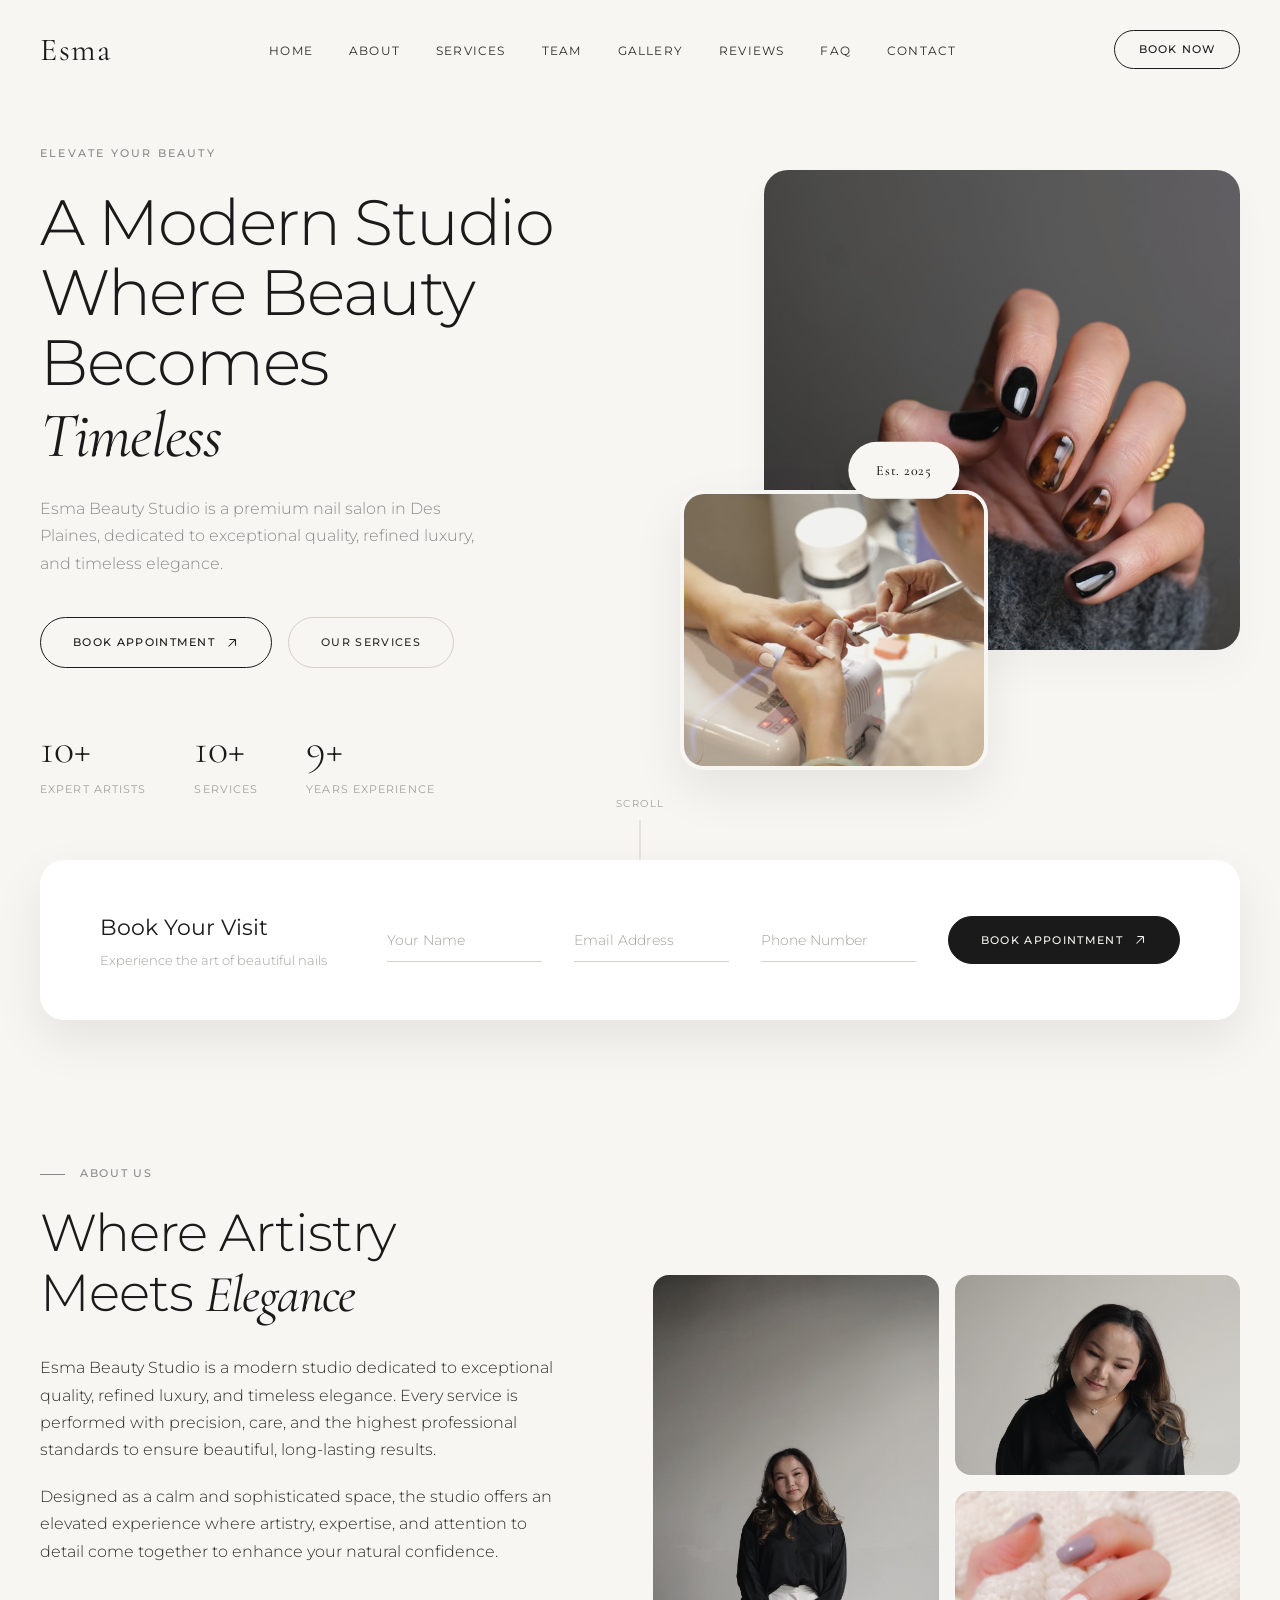
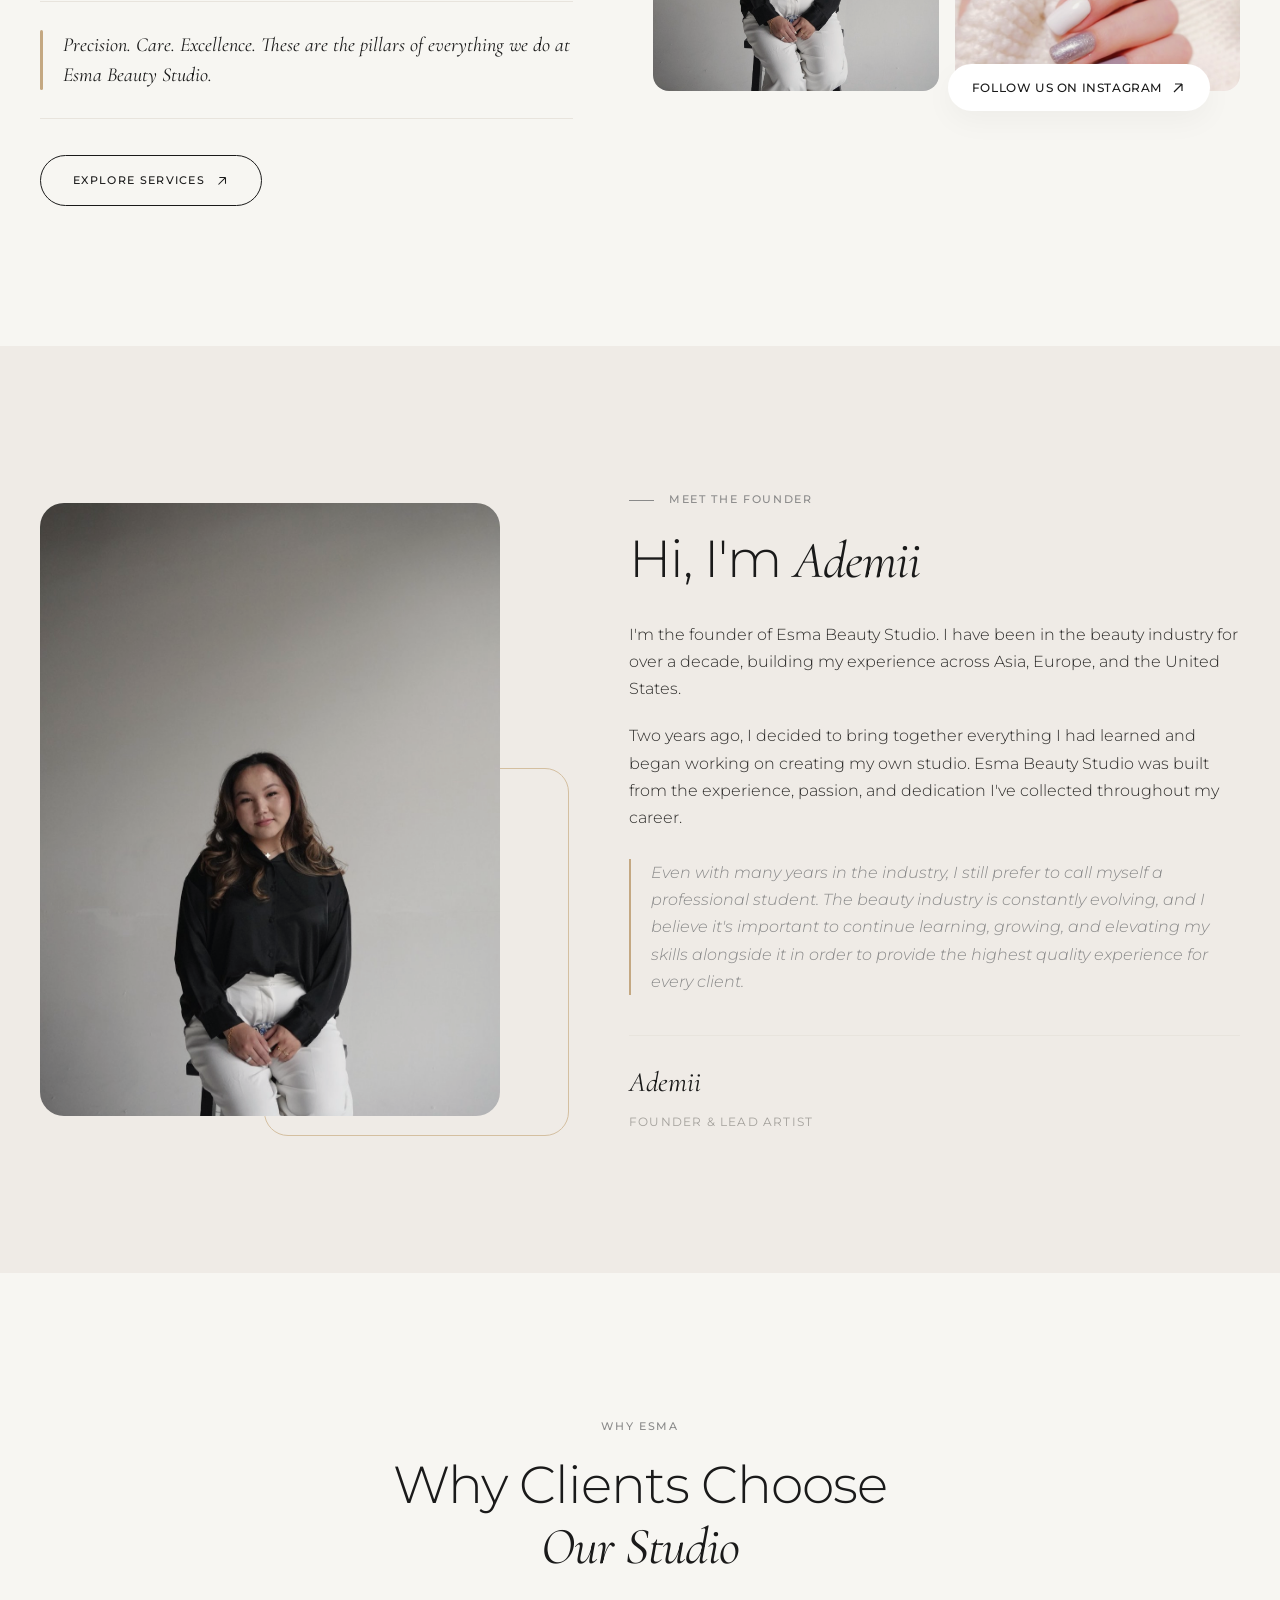
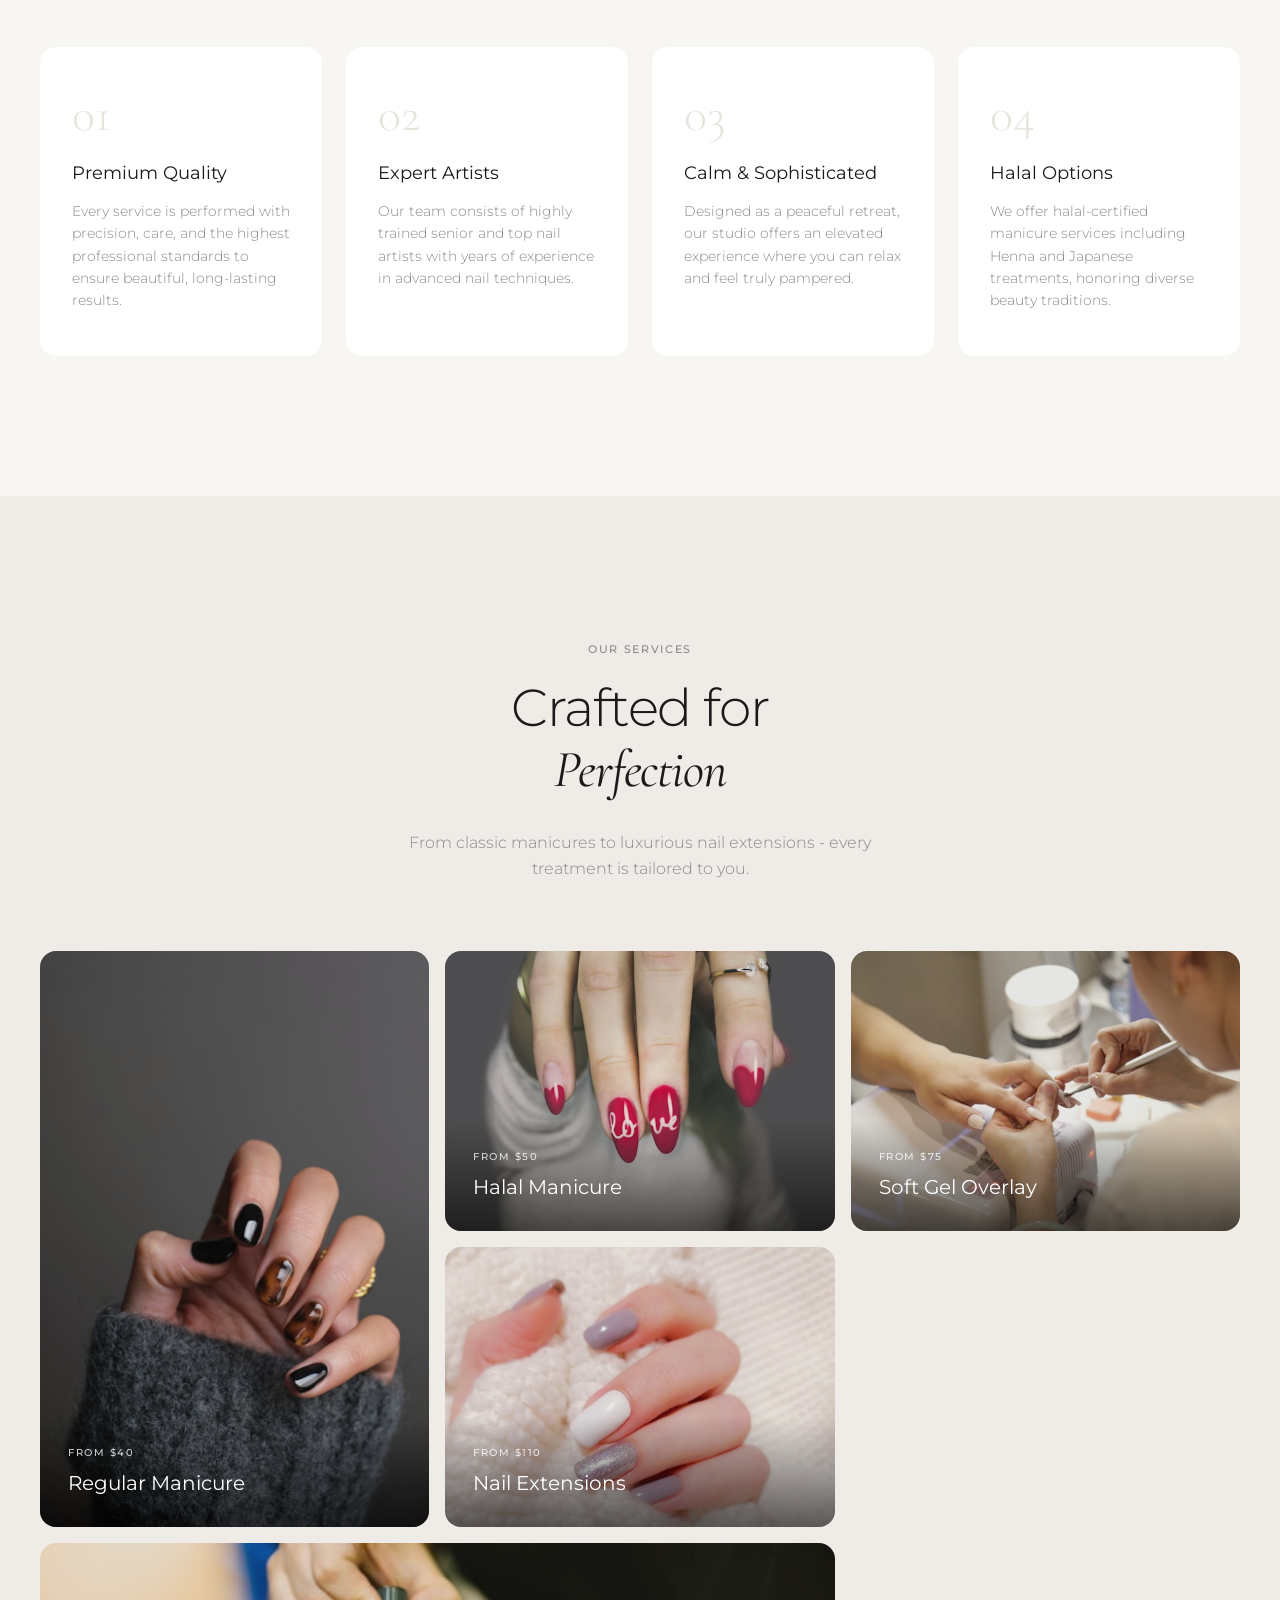
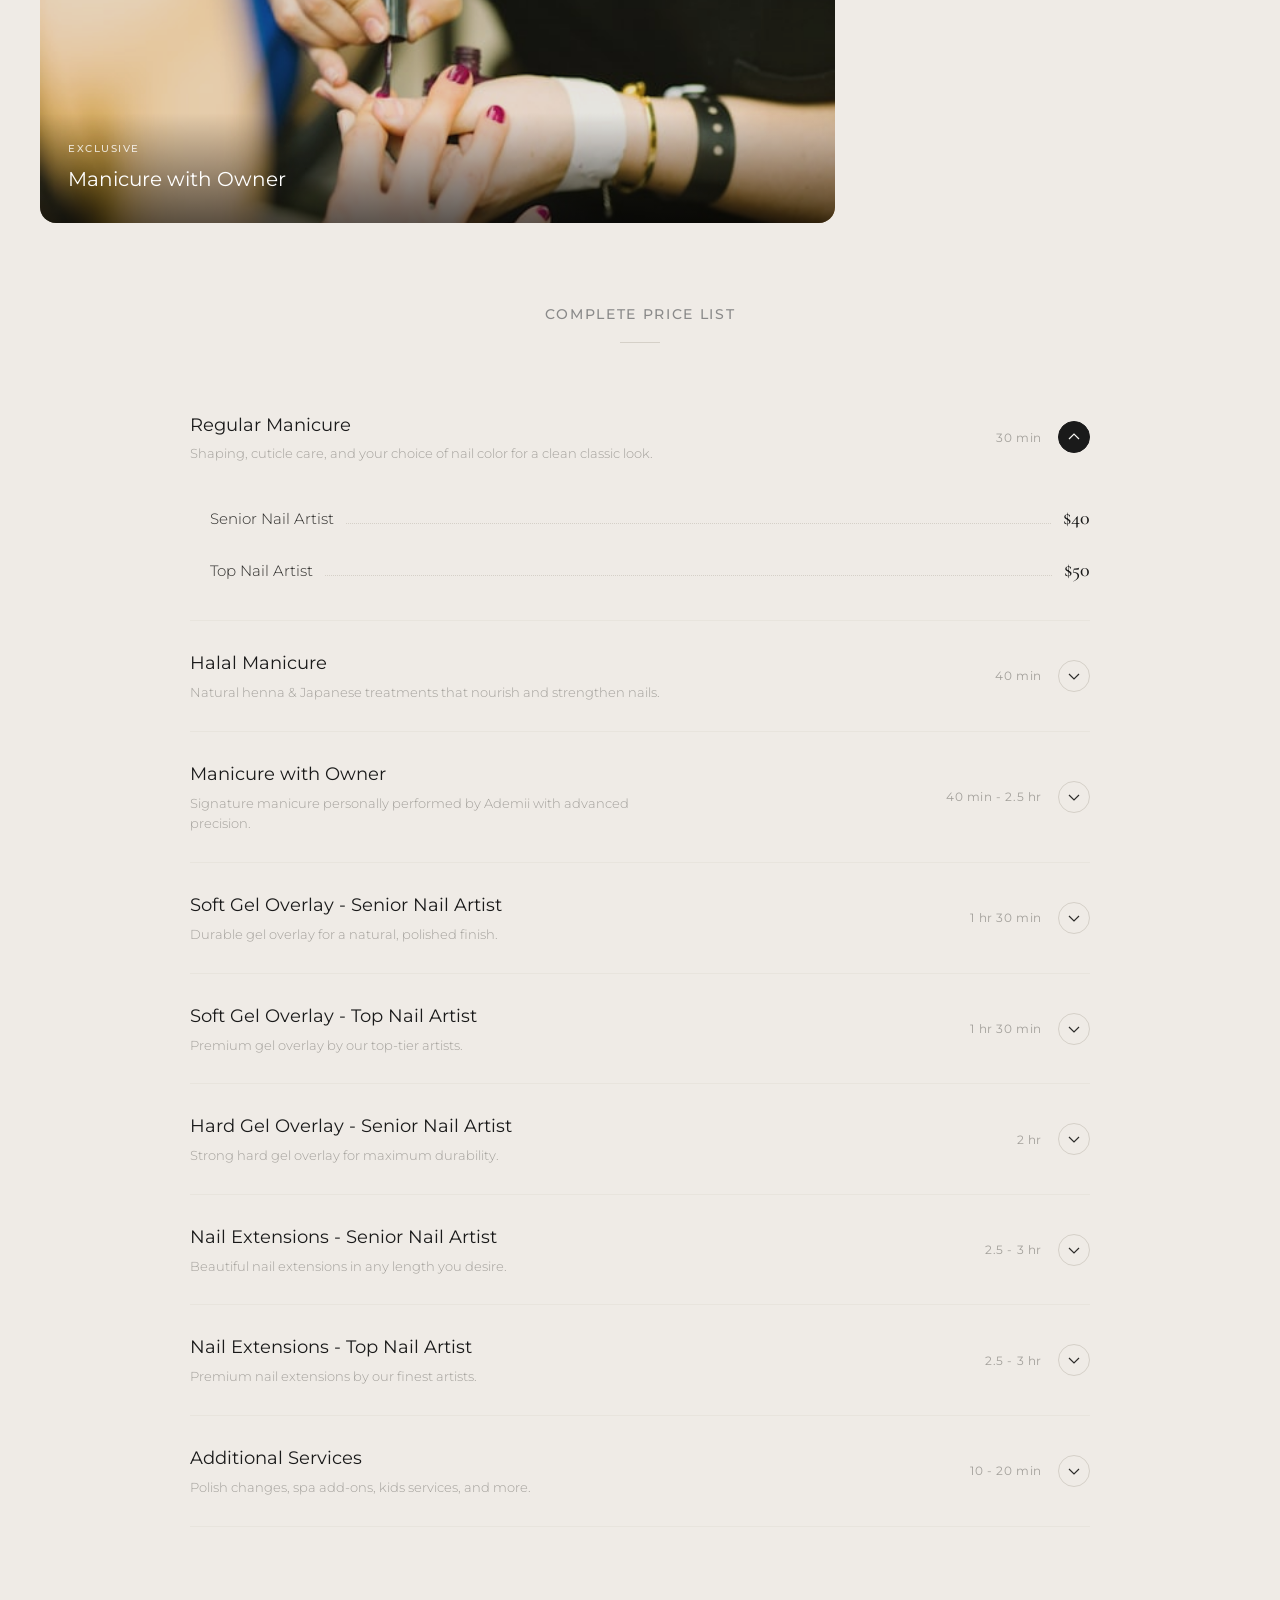
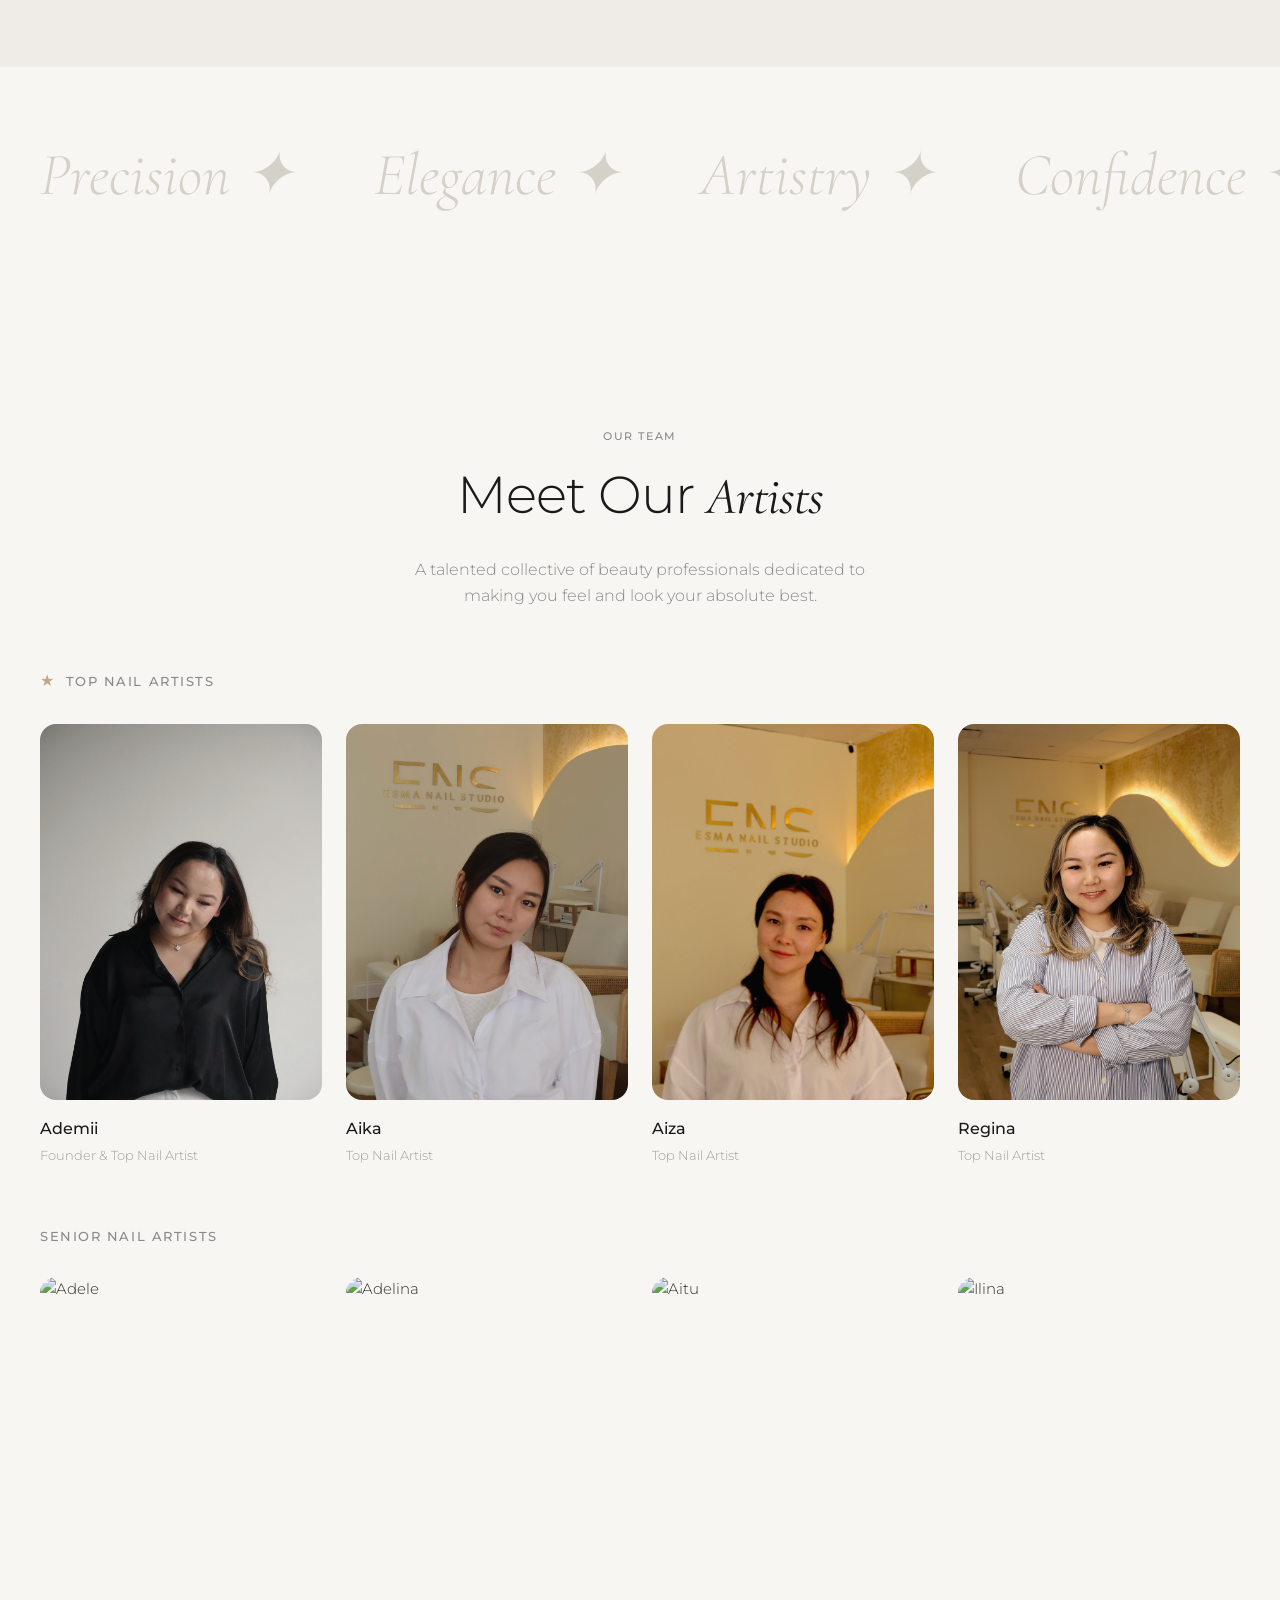
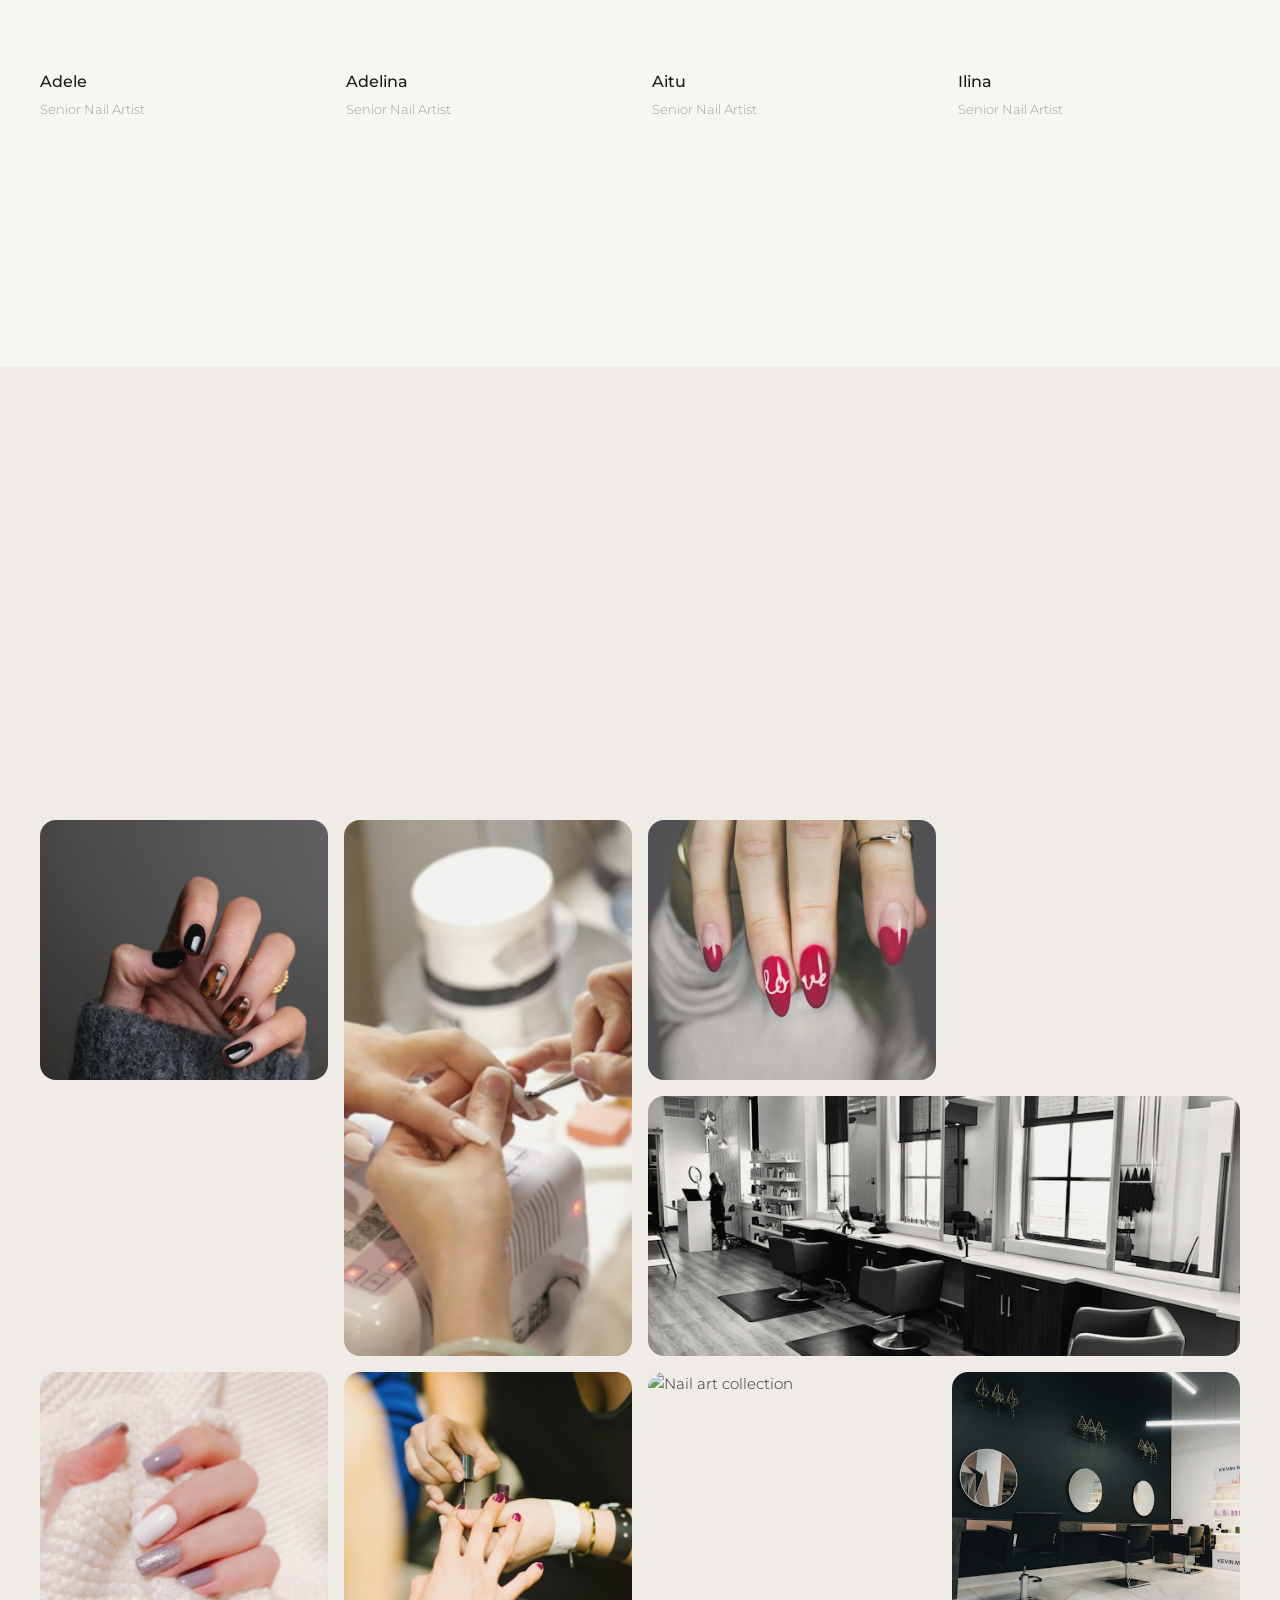
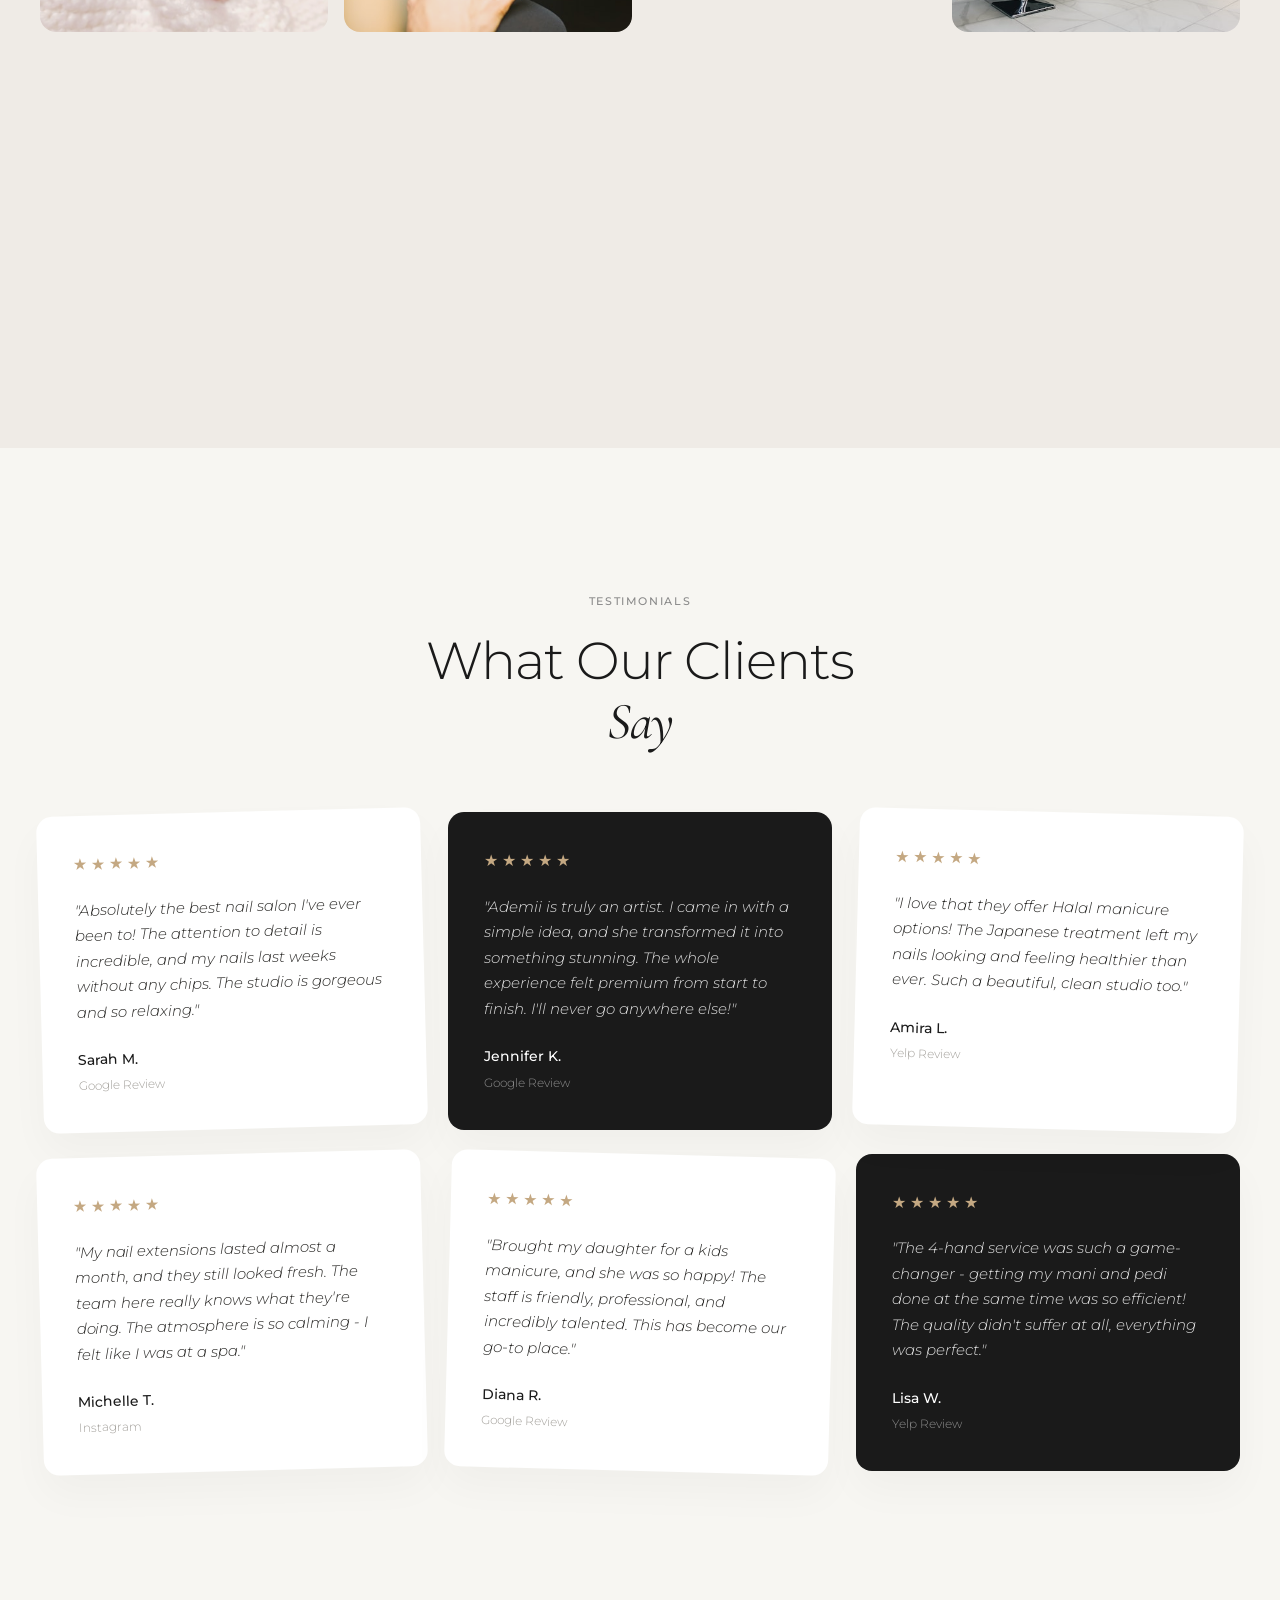
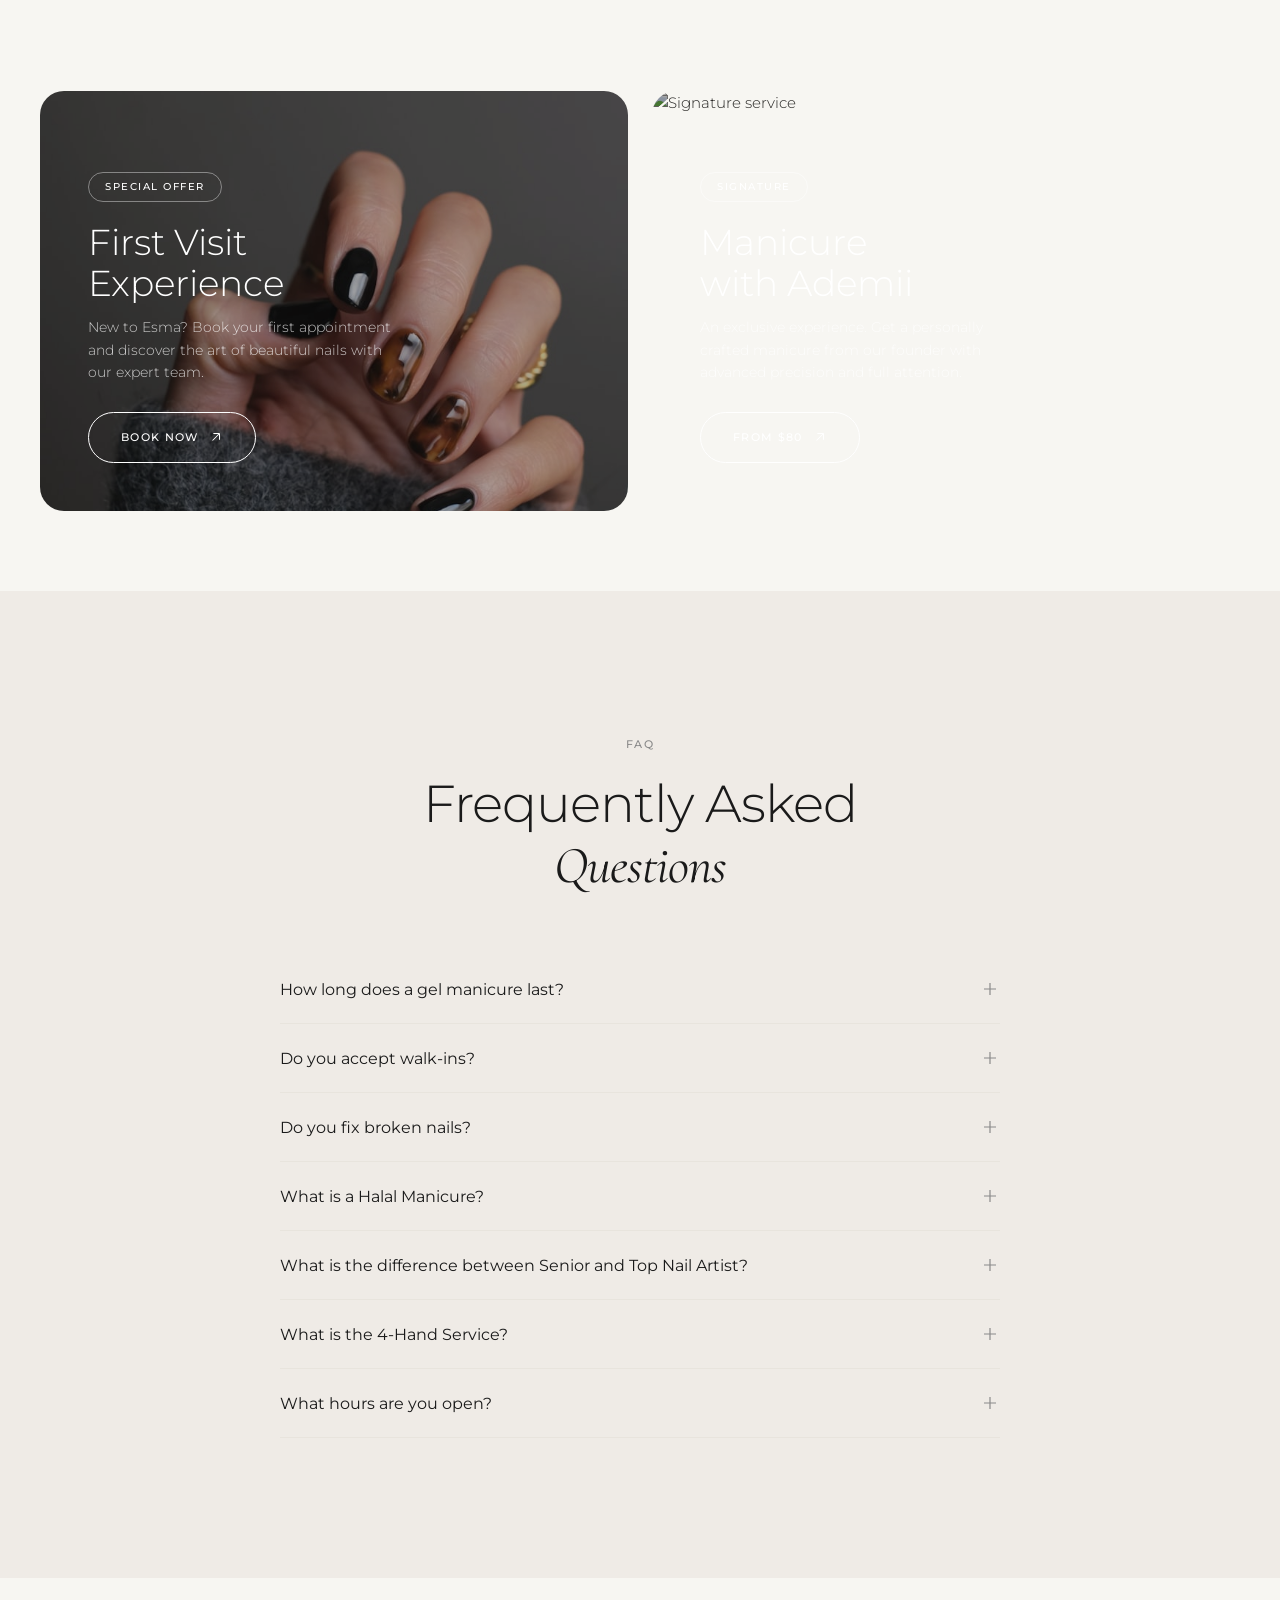
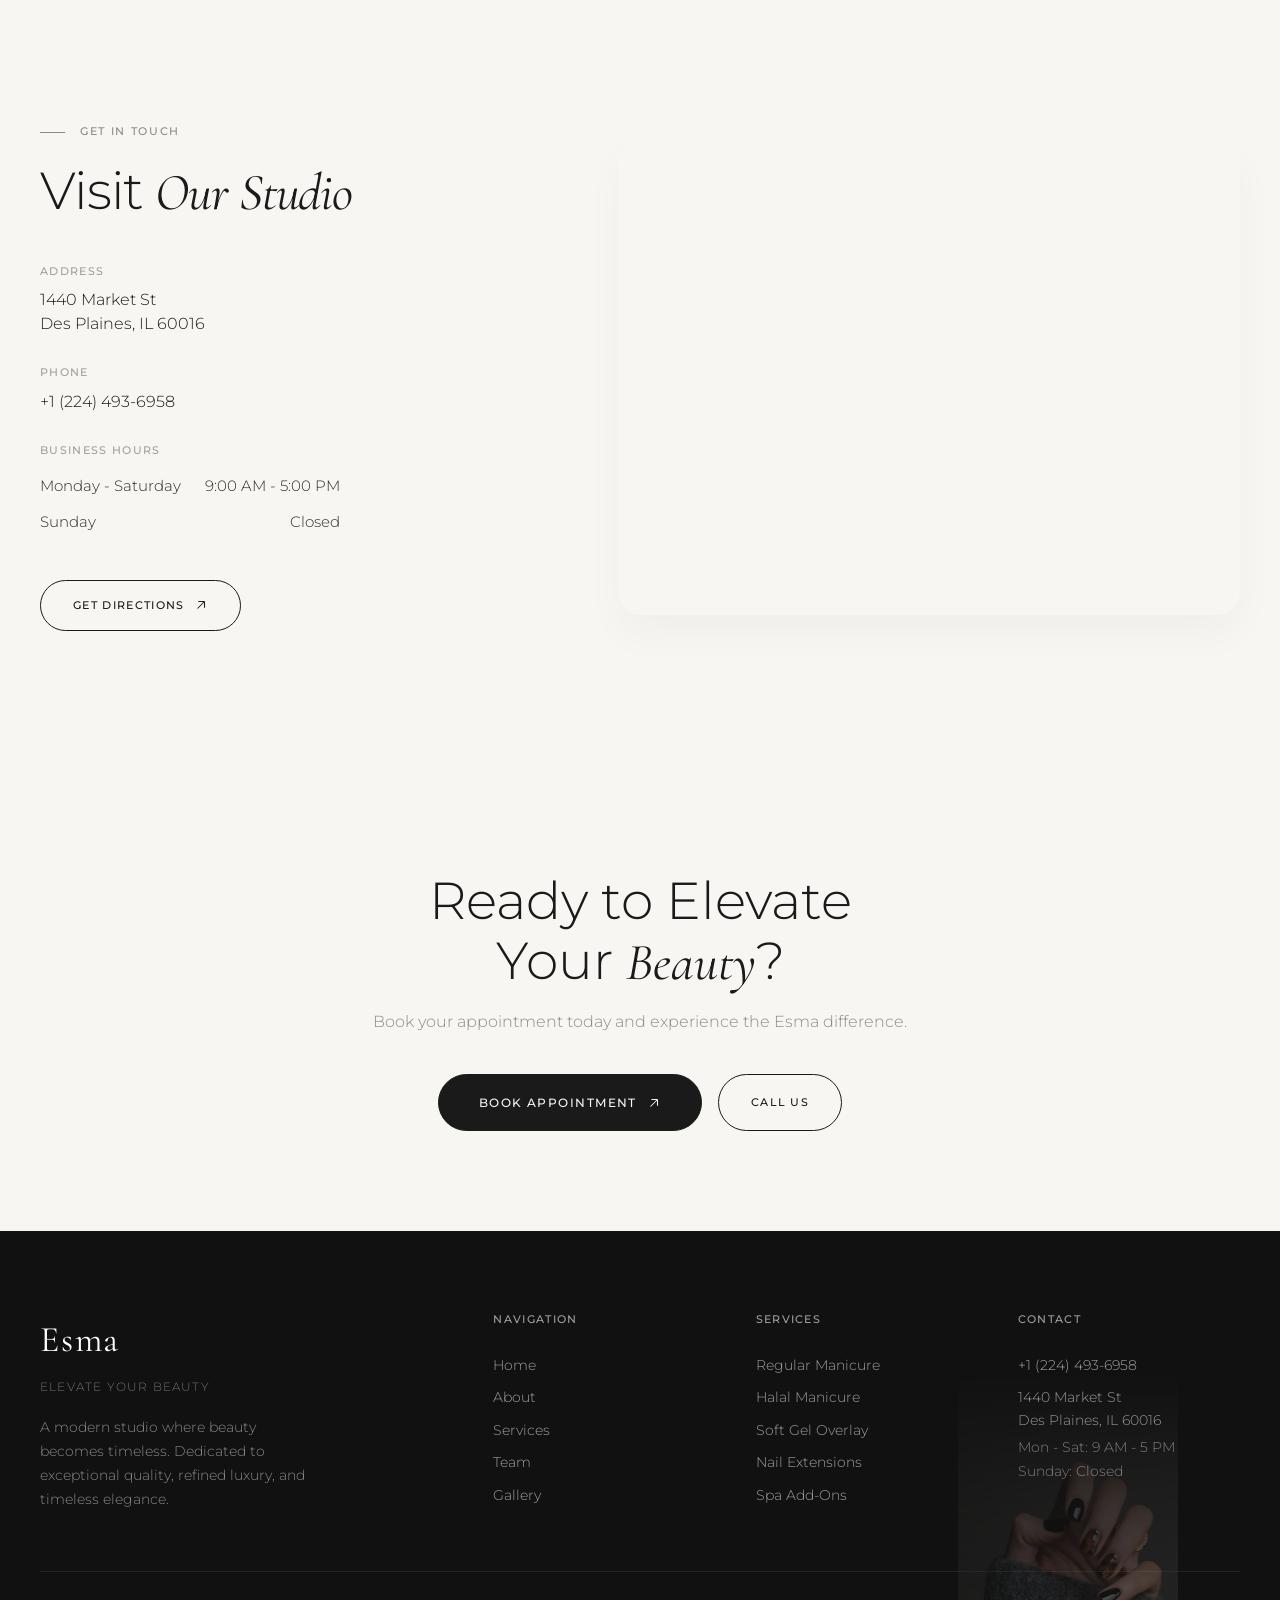
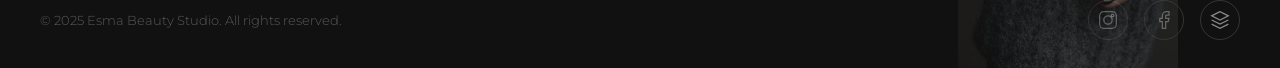
==== commit 6d6b1a88: "Fix owner photo rotation, add owner photos to all Ademii sections" ====
--- a/index.html
+++ b/index.html
@@ -204,7 +204,7 @@
     <section class="owner" id="owner">
         <div class="owner__container">
             <div class="owner__image" data-animate="fade-right">
-                <img src="1 staff/IMG_4449.jpg" alt="Ademii - Founder of Esma Beauty Studio">
+                <img src="img/owner/owner_1.jpg" alt="Ademii - Founder of Esma Beauty Studio">
                 <div class="owner__image-accent"></div>
             </div>
             <div class="owner__content" data-animate="fade-up">
@@ -682,7 +682,7 @@
                     <div class="team__carousel-track">
                         <div class="team__member">
                             <div class="team__member-photo">
-                                <img src="1 staff/IMG_4449.jpg" alt="Ademii">
+                                <img src="img/owner/owner_2.jpg" alt="Ademii">
                             </div>
                             <h4 class="team__member-name">Ademii</h4>
                             <p class="team__member-role">Founder &amp; Top Nail Artist</p>
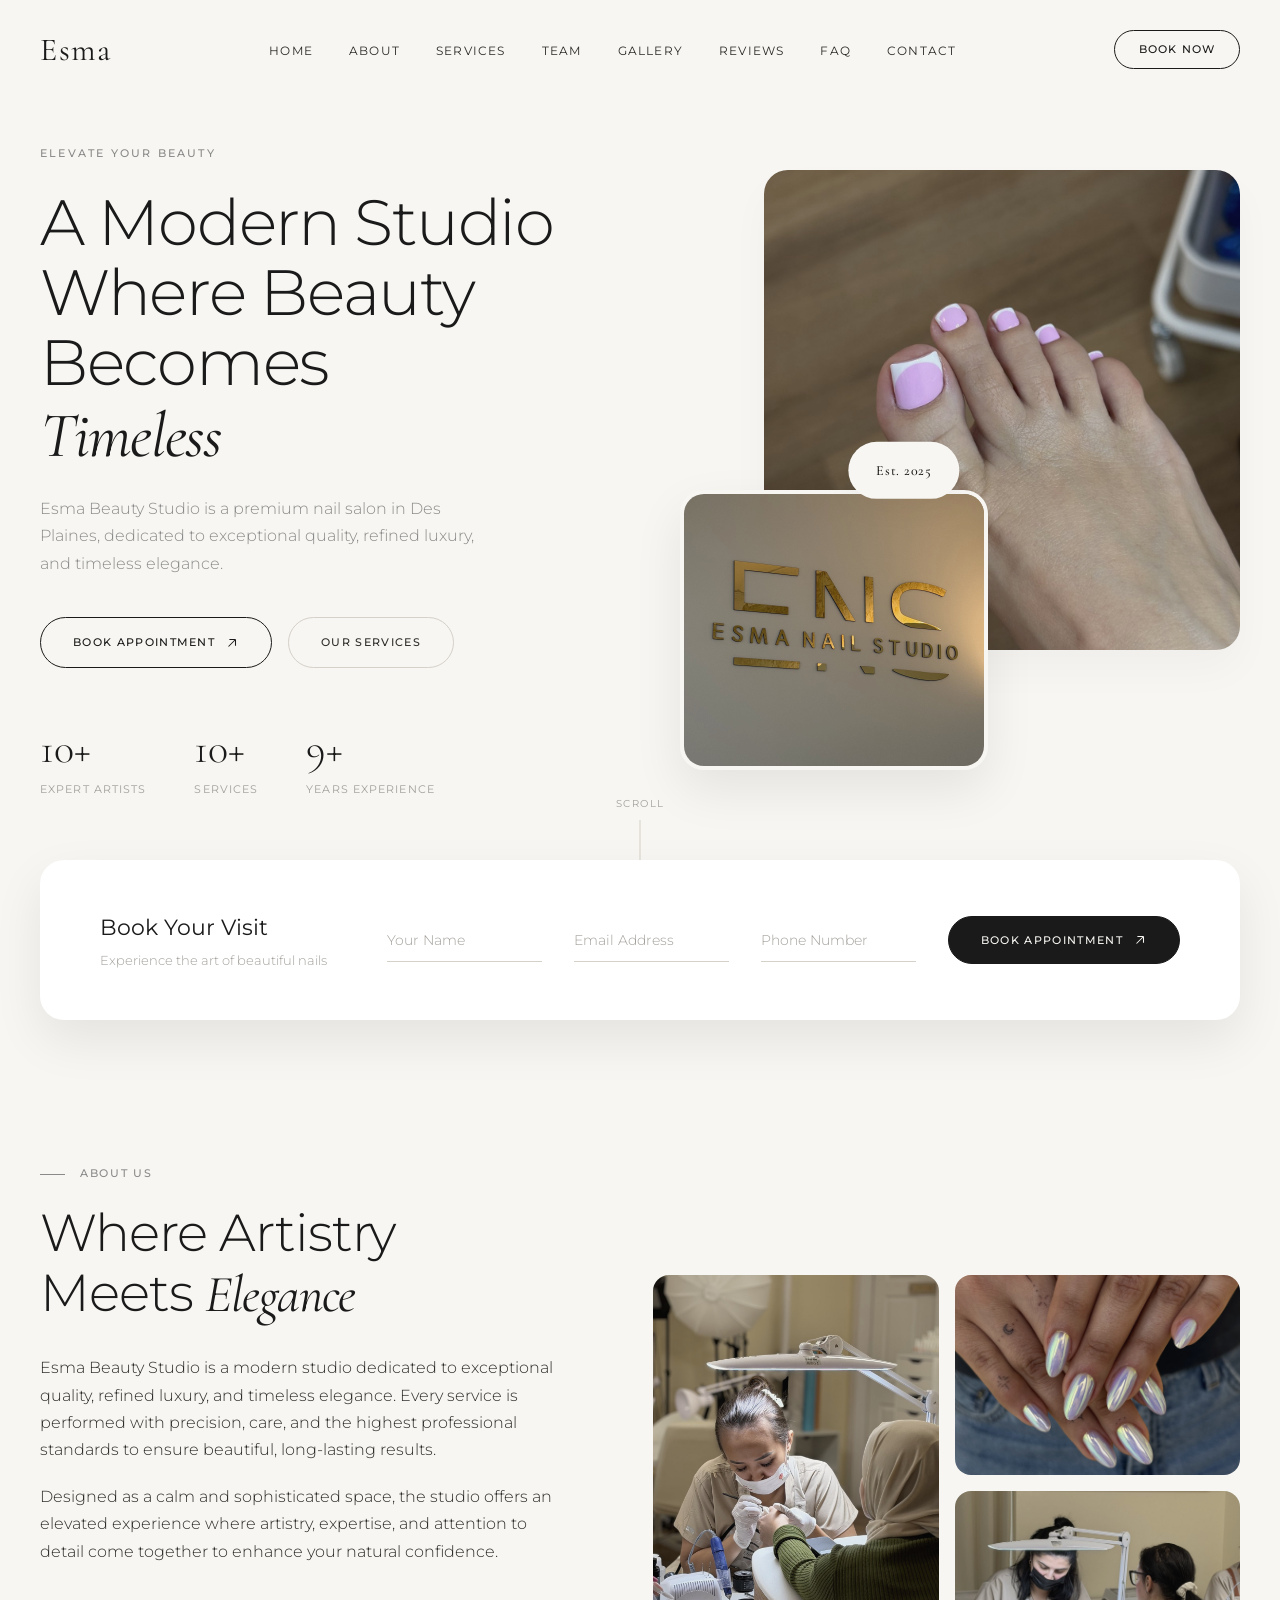
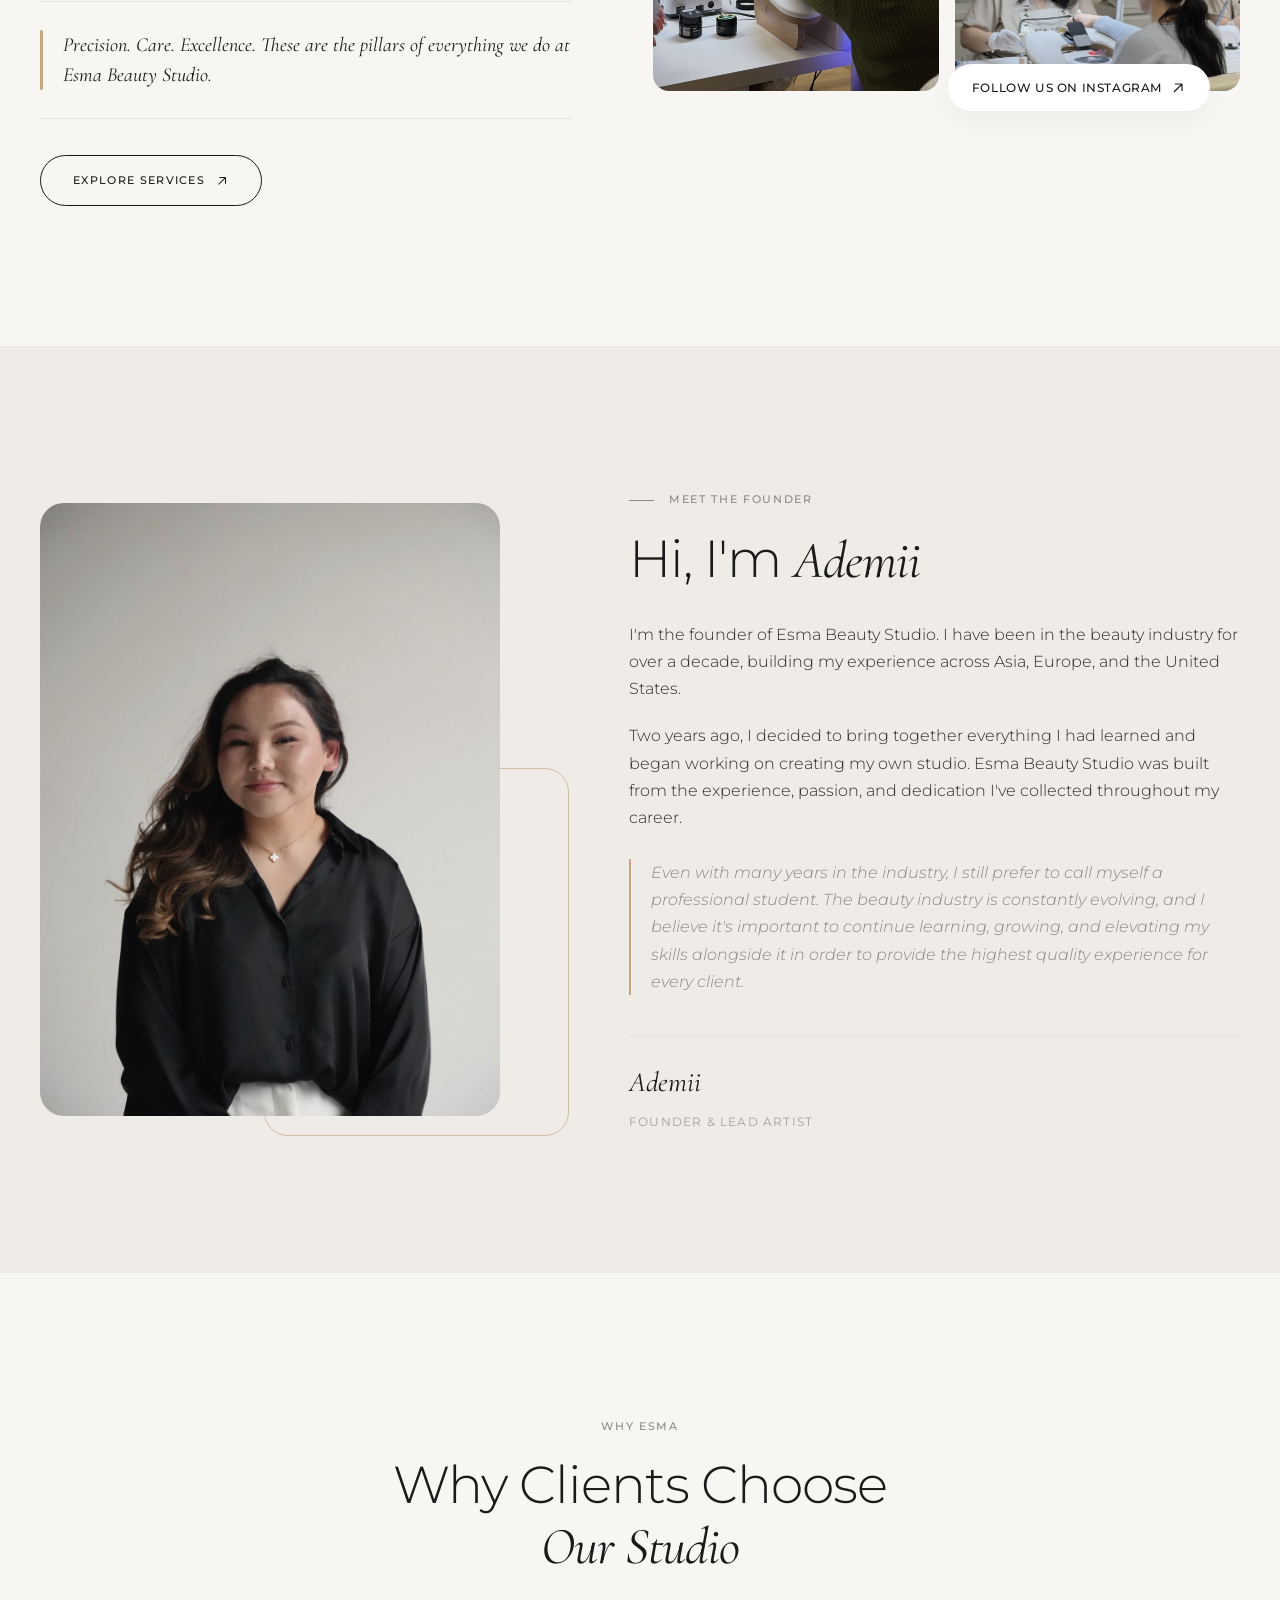
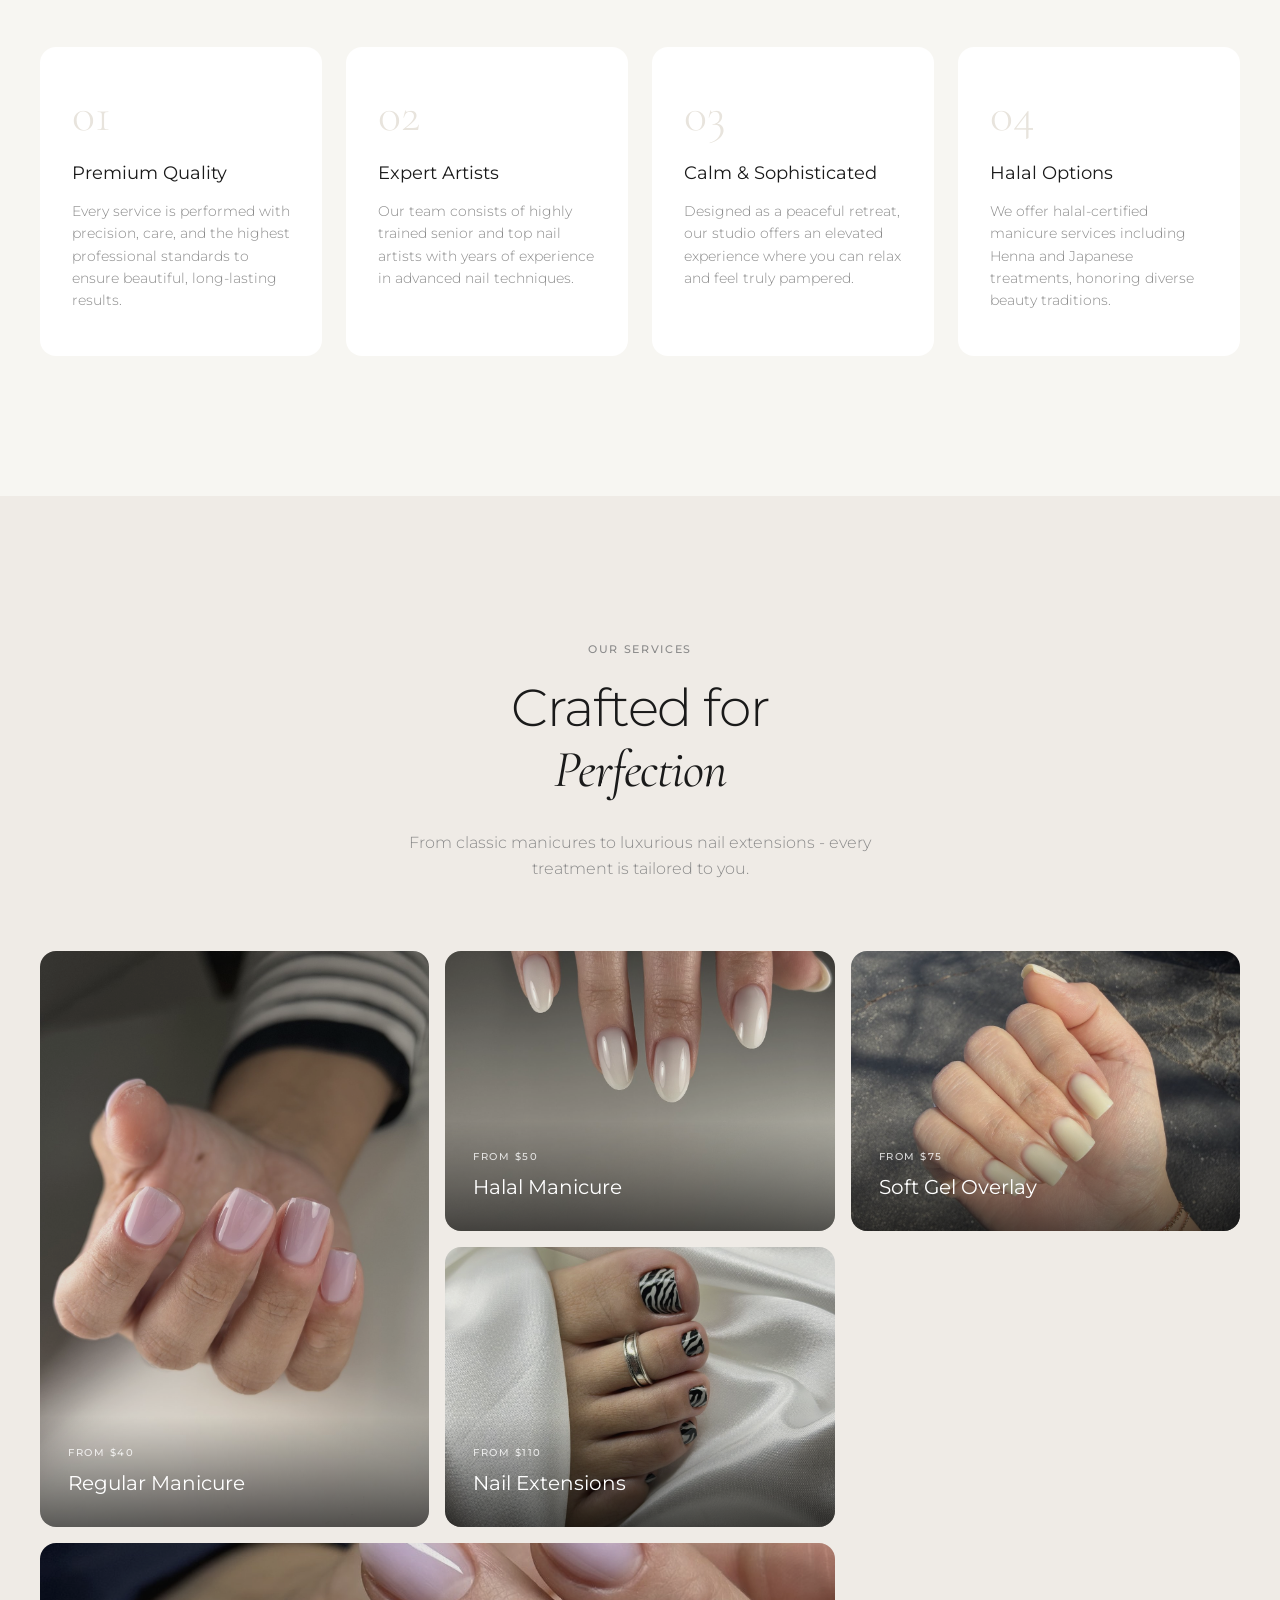
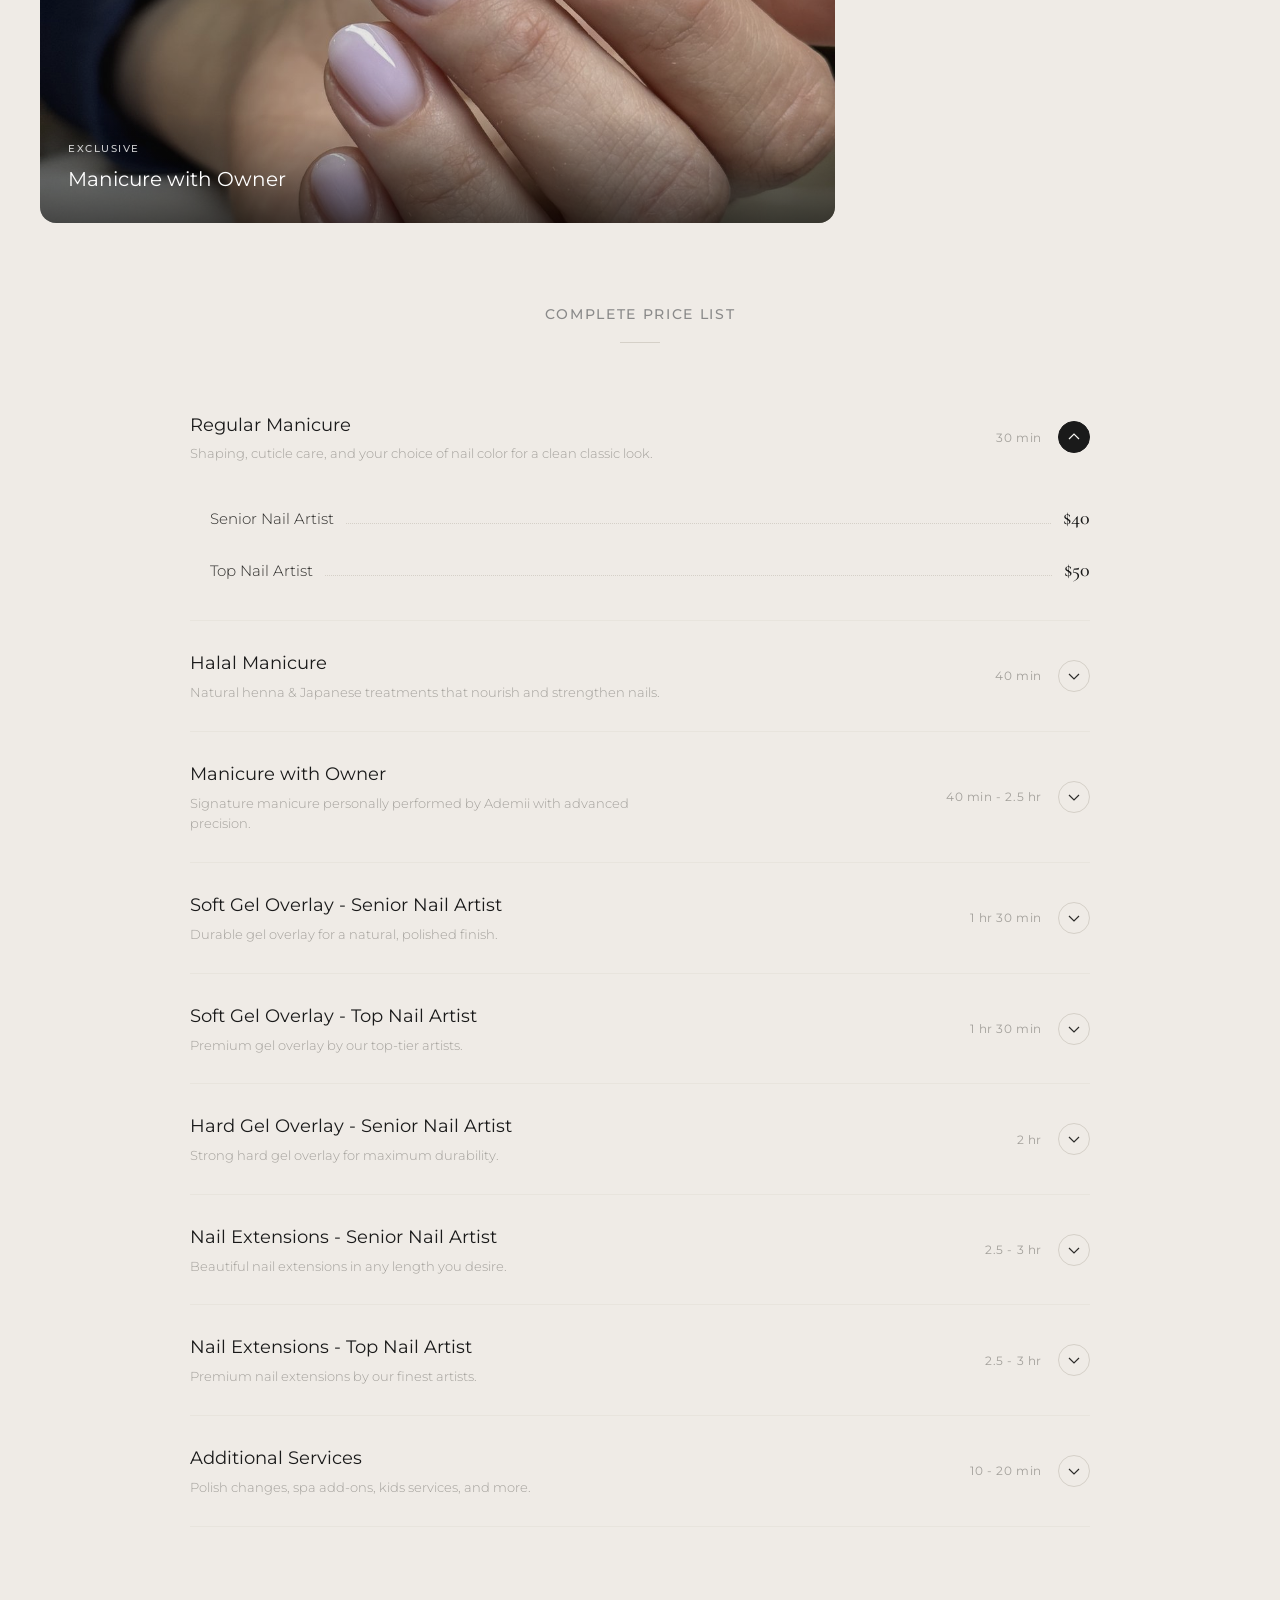
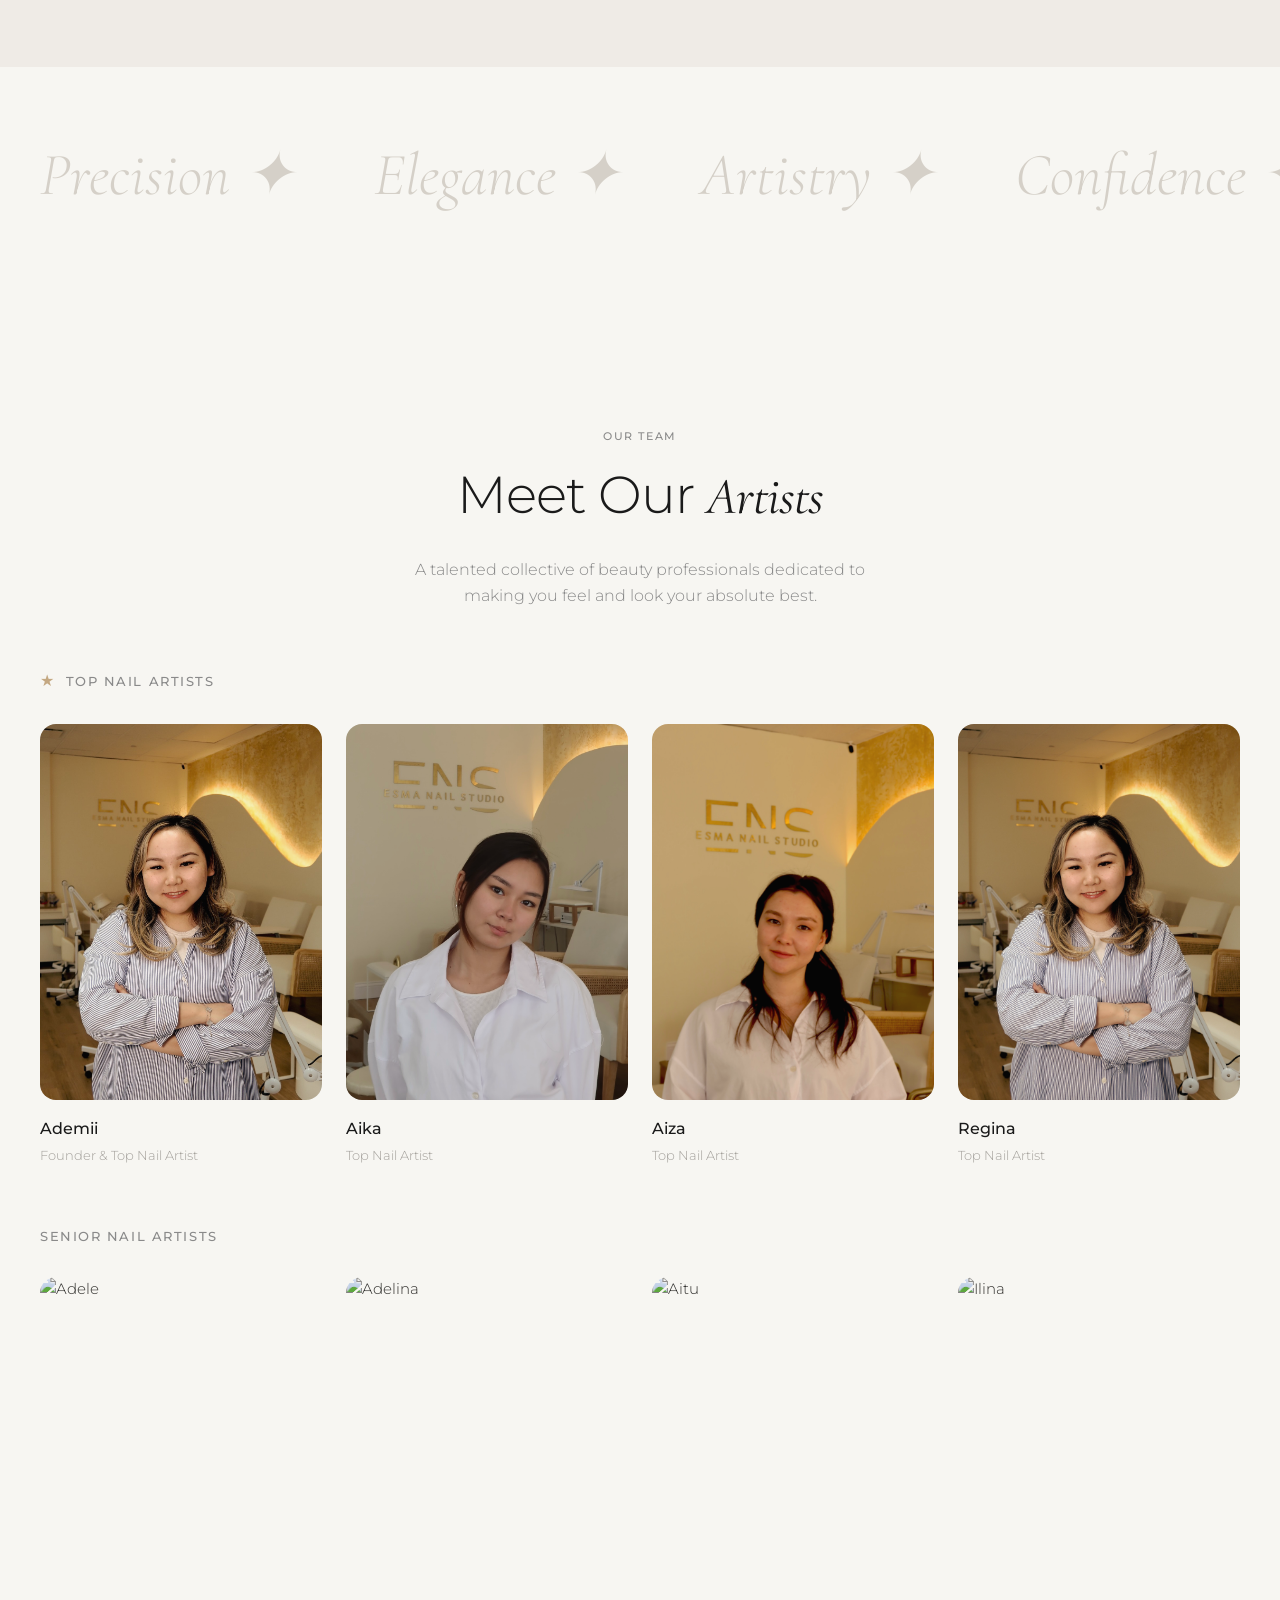
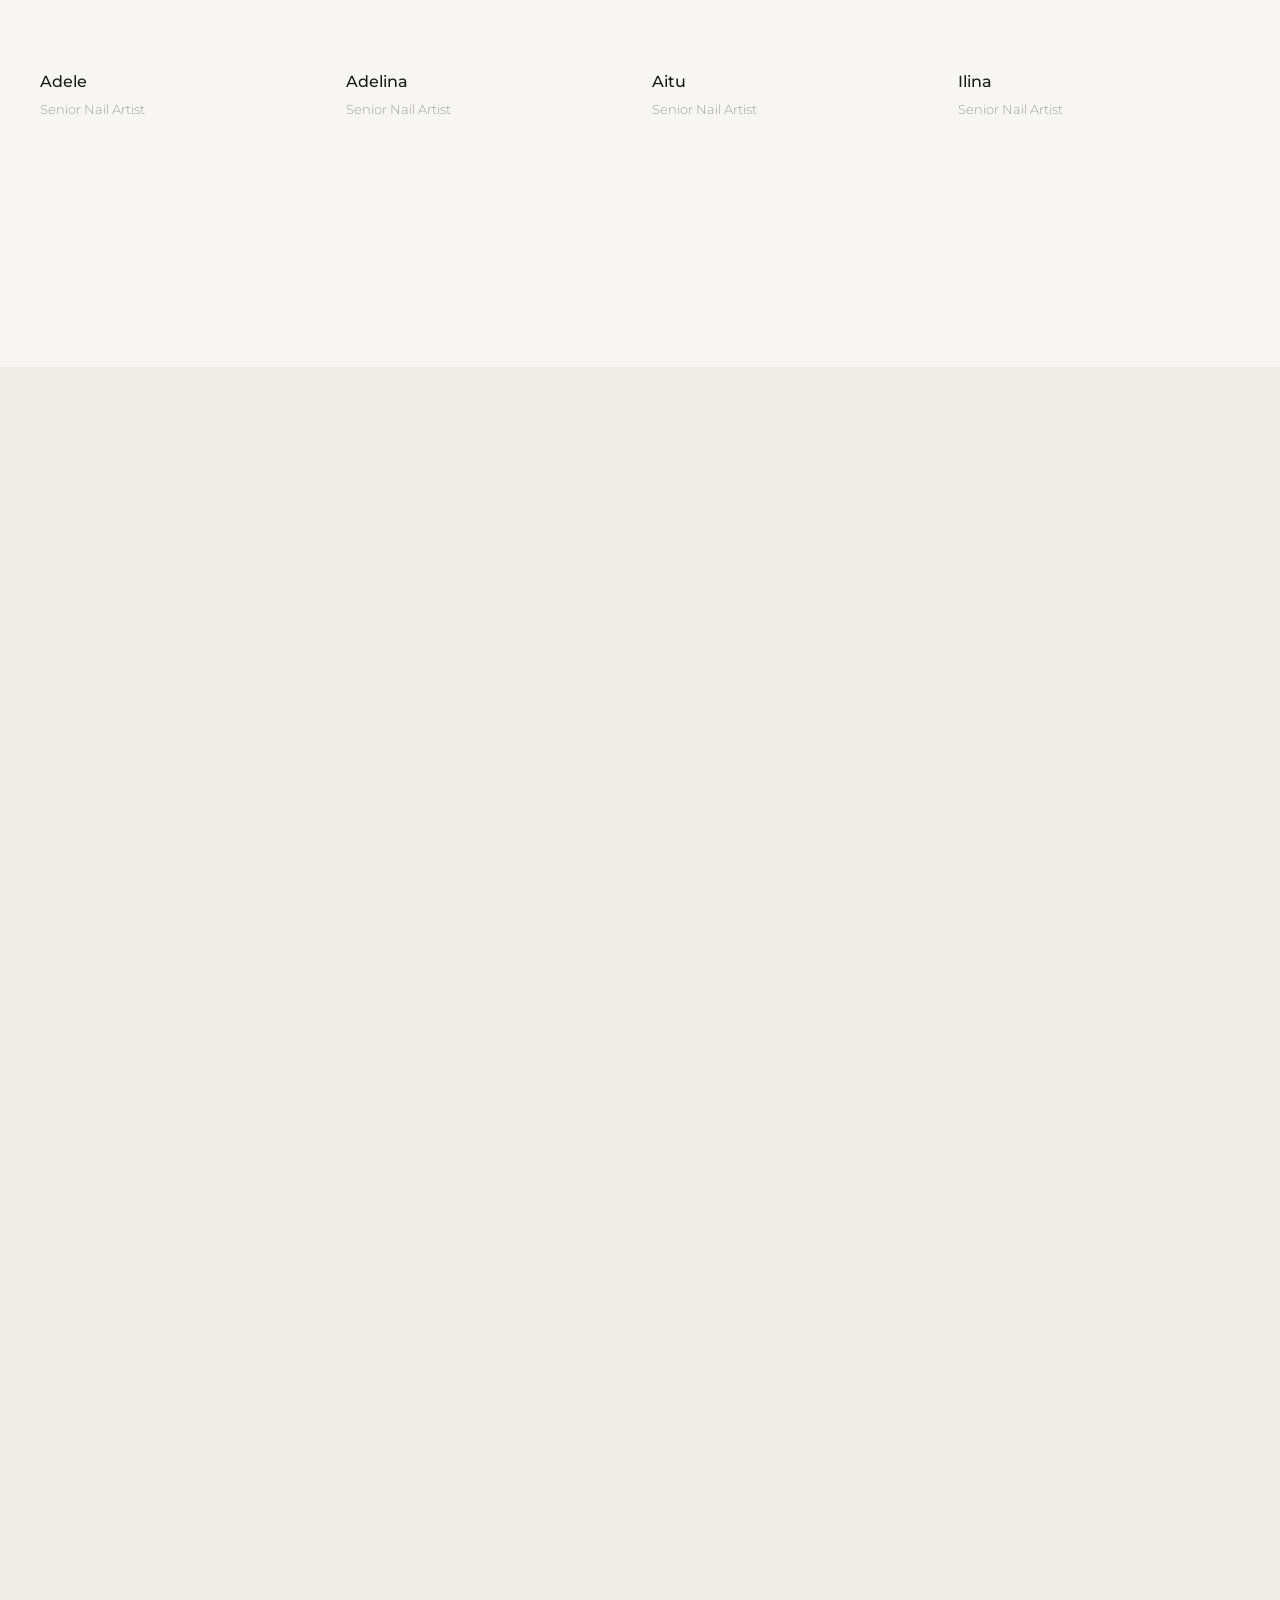
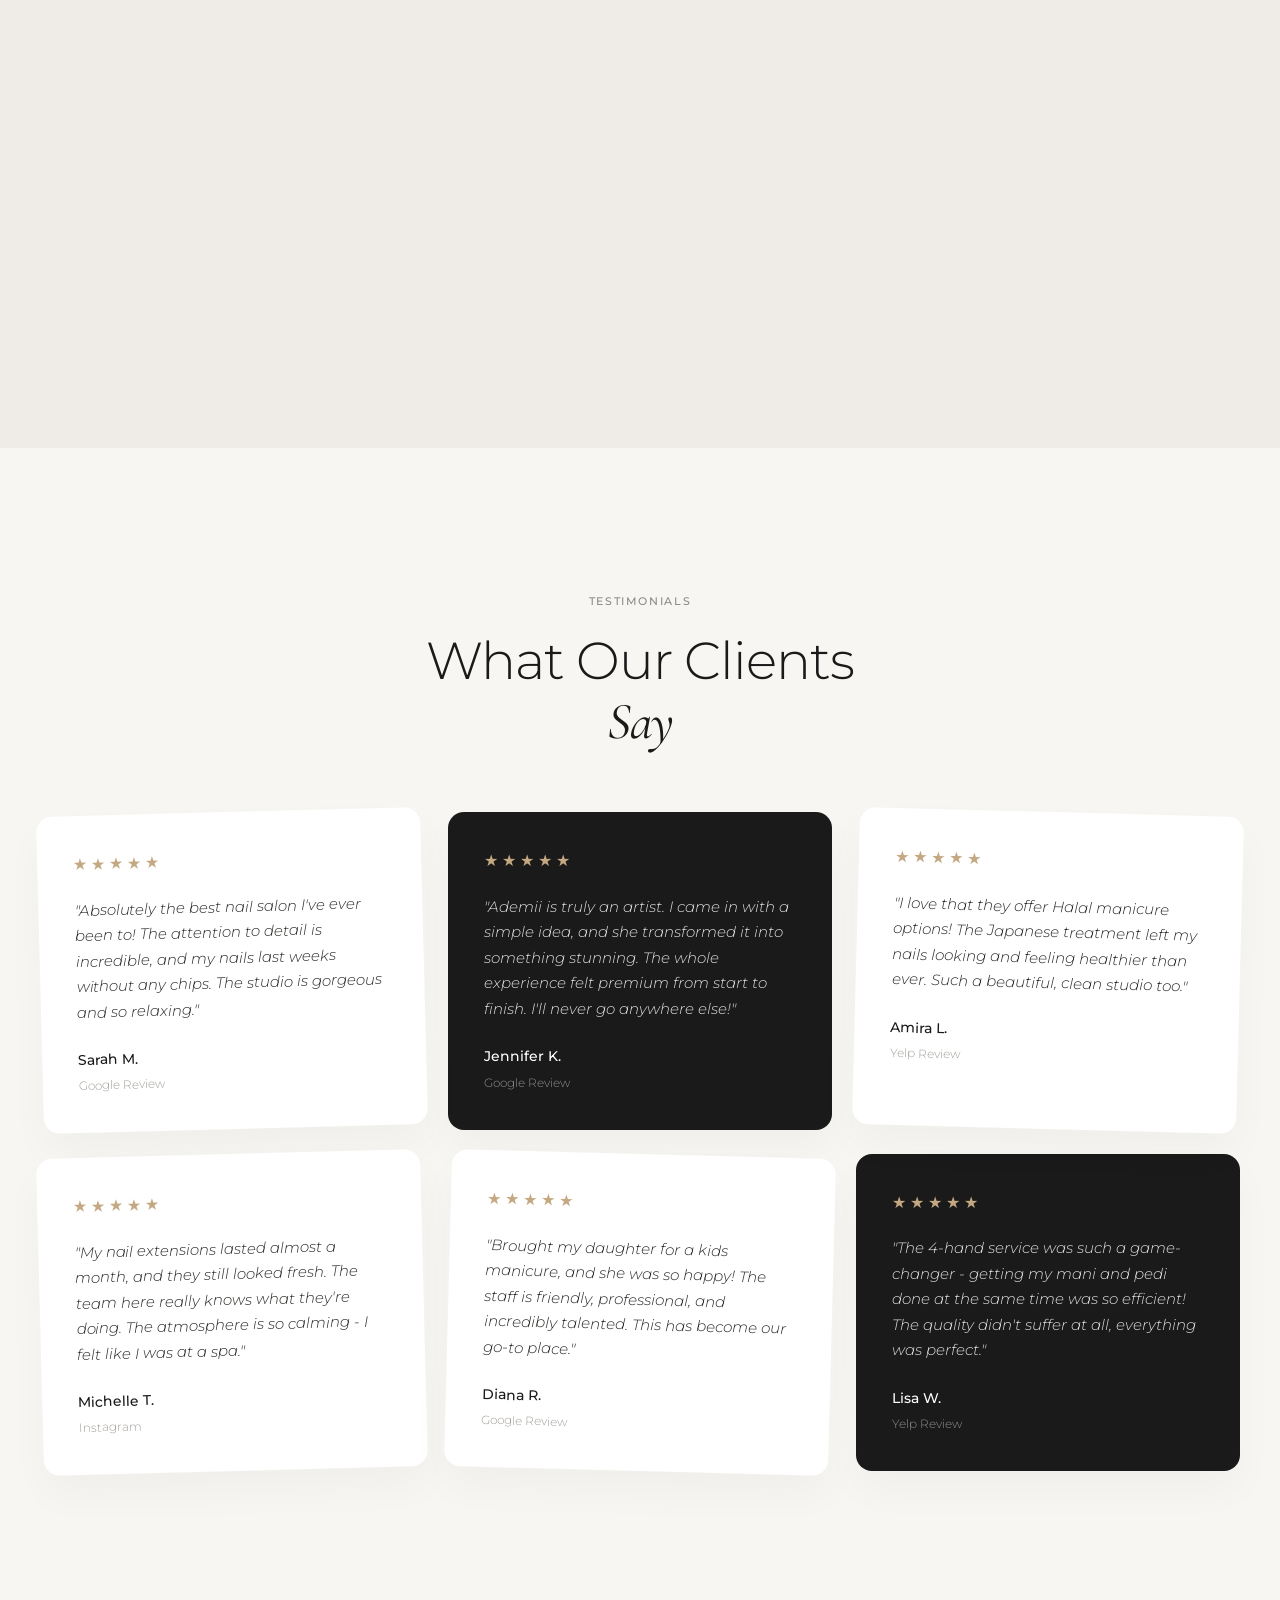
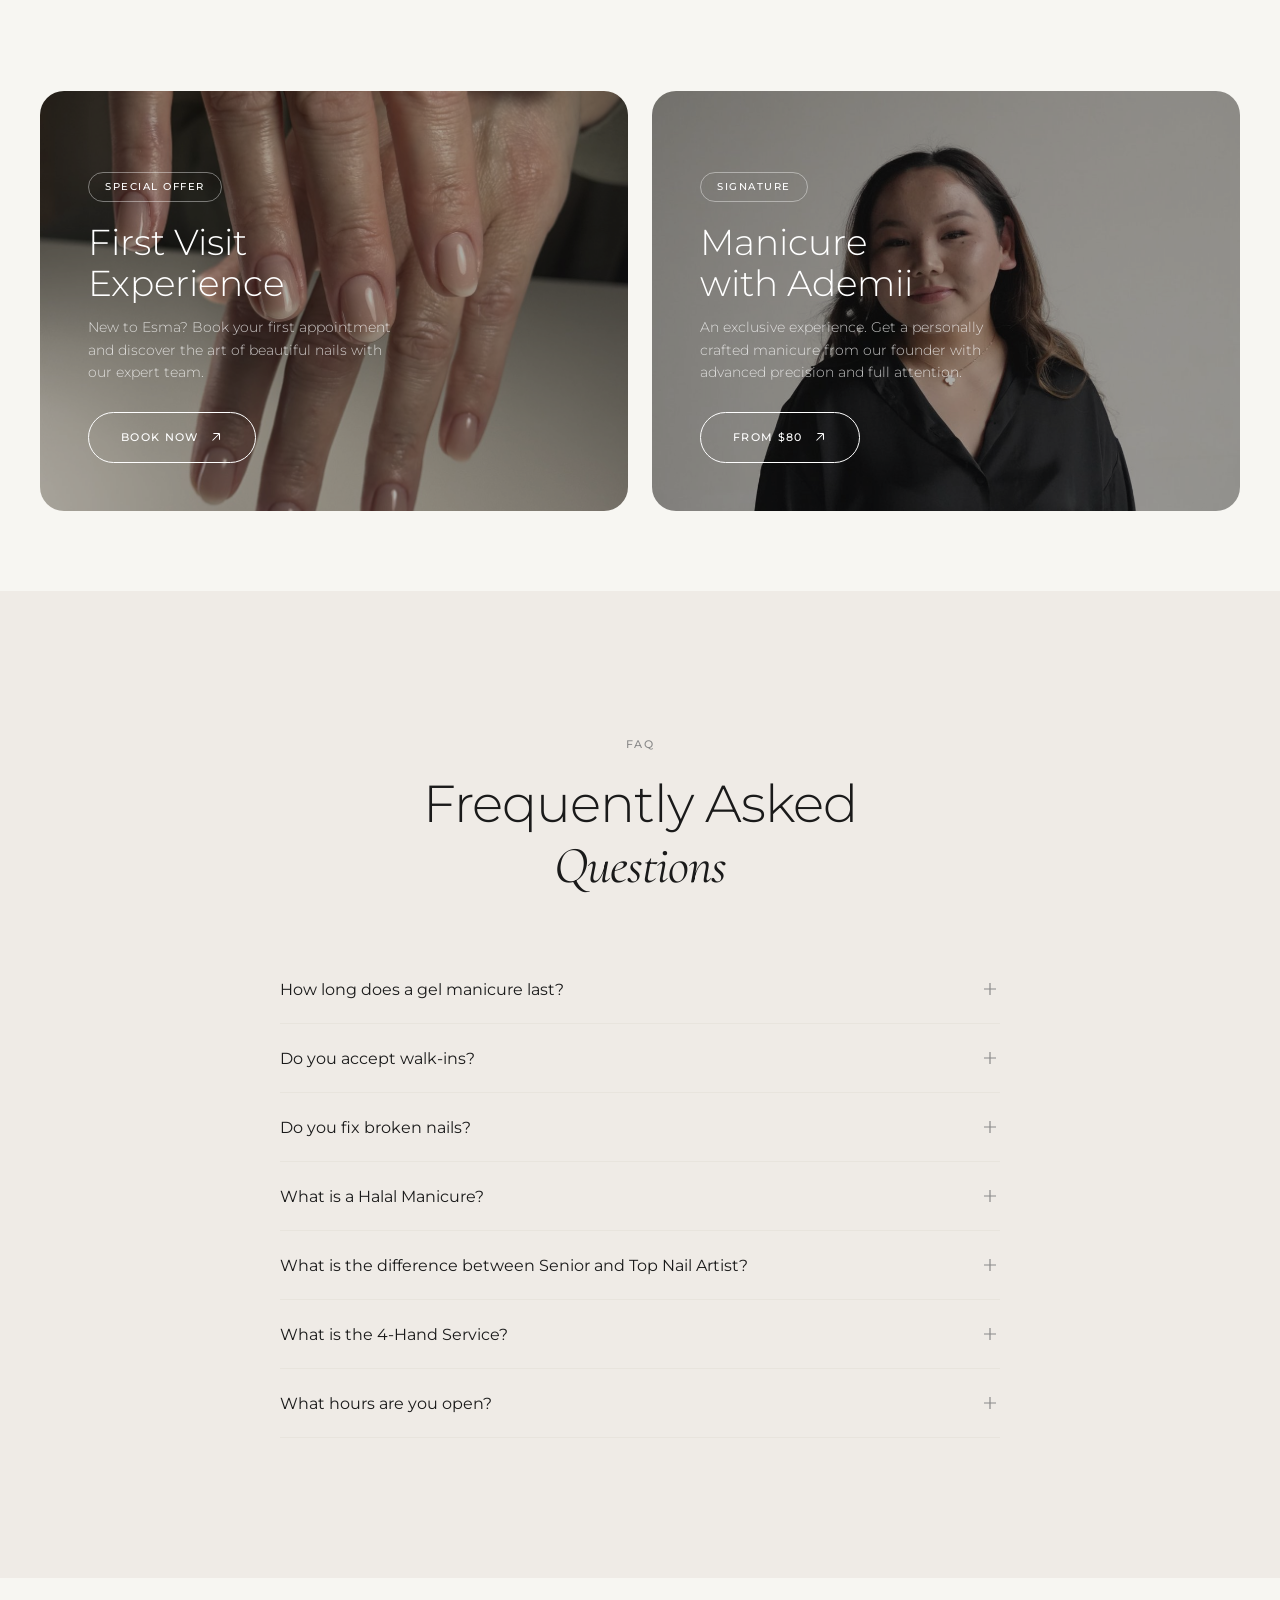
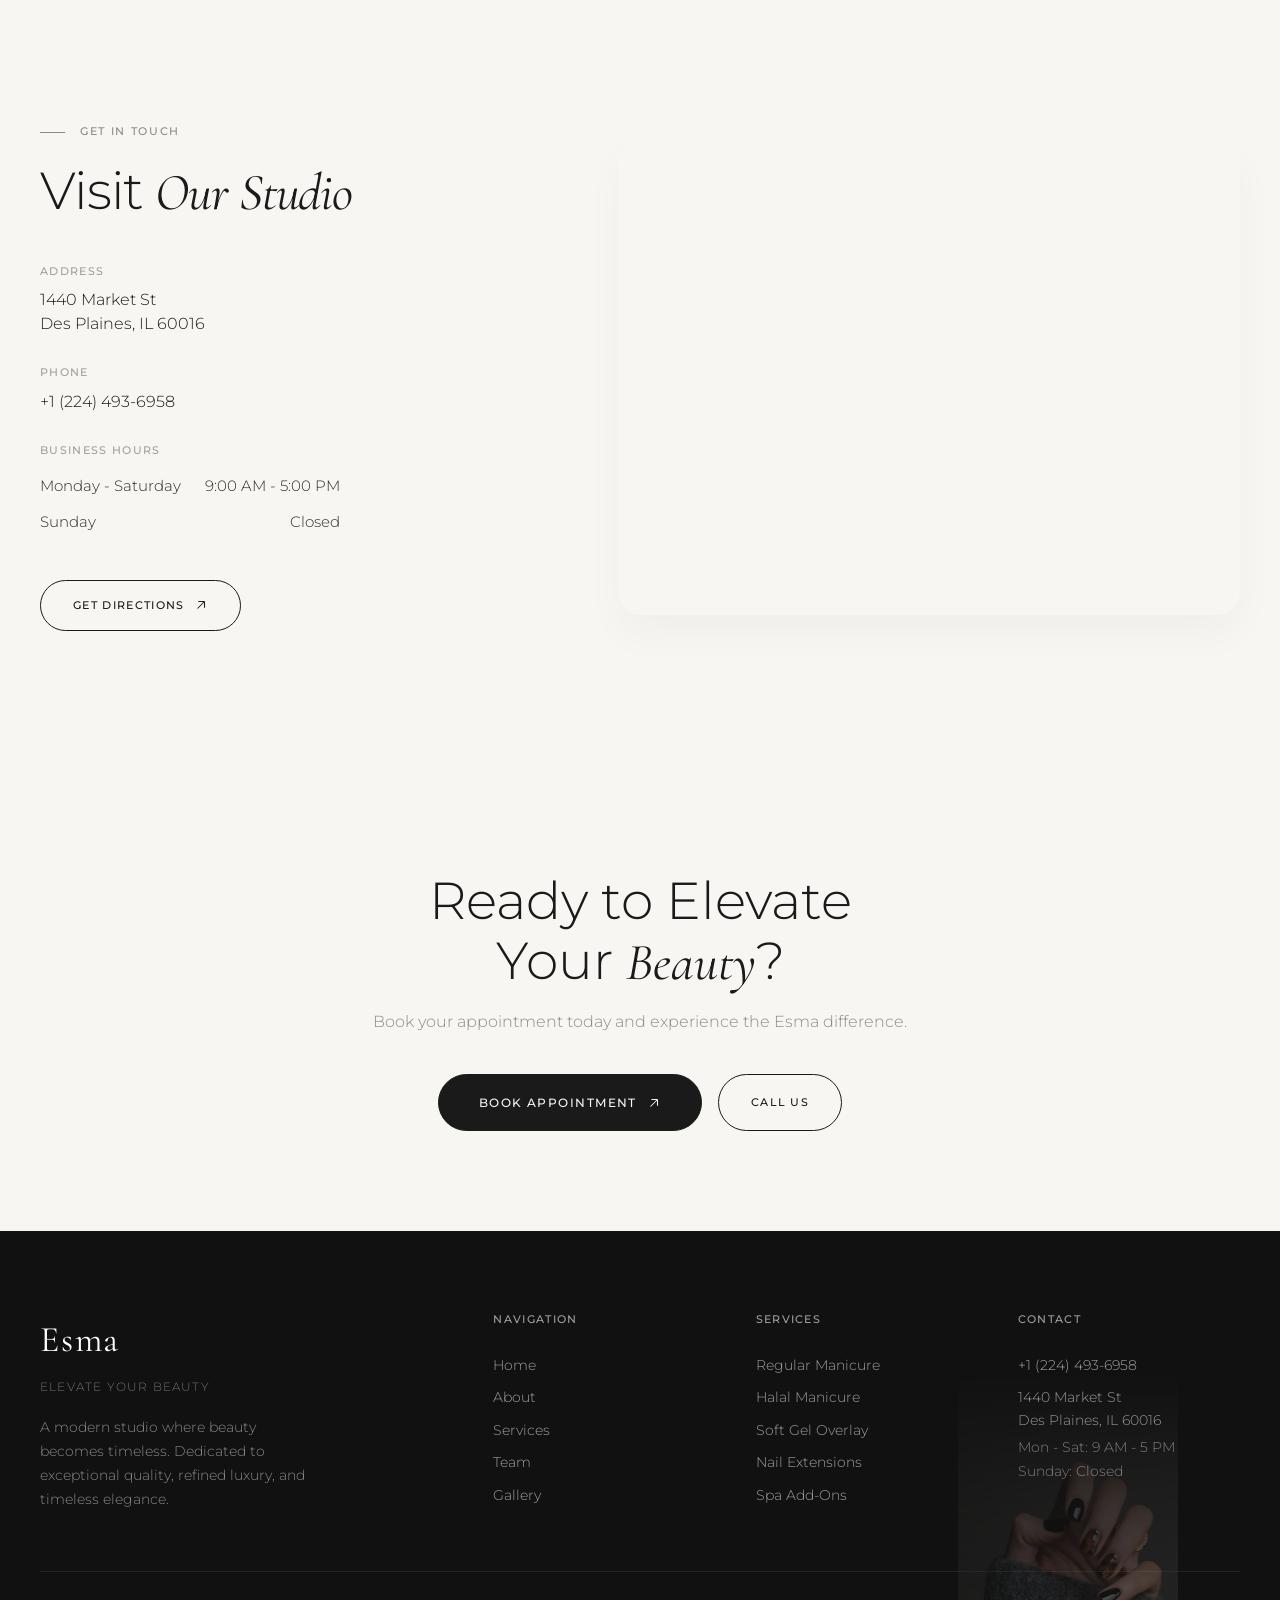
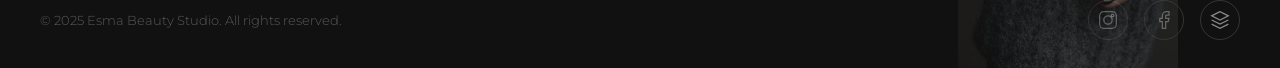
==== commit cccd39e7: "Add real nail works, studio photos, fix Ademii team photo, replace all stock images" ====
--- a/index.html
+++ b/index.html
@@ -116,10 +116,10 @@
             </div>
             <div class="hero__visual" data-animate="fade-left">
                 <div class="hero__image-main">
-                    <img src="img/nails1.jpg" alt="Luxury nail art">
+                    <img src="img/works/work_05.jpg" alt="Luxury nail art">
                 </div>
                 <div class="hero__image-secondary">
-                    <img src="img/nails2.jpg" alt="Nail treatment">
+                    <img src="img/studio/studio_10.jpg" alt="Esma Beauty Studio">
                 </div>
                 <div class="hero__float-badge">
                     <span class="hero__badge-text">Est. 2025</span>
@@ -181,13 +181,13 @@
             <div class="about__gallery" data-animate="fade-left">
                 <div class="about__gallery-grid">
                     <div class="about__gallery-item about__gallery-item--large">
-                        <img src="img/owner/owner_1.jpg" alt="Ademii — Founder of Esma Beauty Studio">
+                        <img src="img/studio/studio_05.jpg" alt="Esma Beauty Studio interior">
                     </div>
                     <div class="about__gallery-item about__gallery-item--small">
-                        <img src="img/owner/owner_2.jpg" alt="Ademii at Esma Beauty Studio">
+                        <img src="img/works/work_10.jpg" alt="Nail art at Esma">
                     </div>
                     <div class="about__gallery-item about__gallery-item--medium">
-                        <img src="img/nails4.jpg" alt="Luxury nail salon">
+                        <img src="img/studio/studio_20.jpg" alt="Esma Beauty Studio">
                     </div>
                 </div>
                 <a href="#" class="about__instagram-badge" target="_blank">
@@ -204,7 +204,7 @@
     <section class="owner" id="owner">
         <div class="owner__container">
             <div class="owner__image" data-animate="fade-right">
-                <img src="img/owner/owner_1.jpg" alt="Ademii - Founder of Esma Beauty Studio">
+                <img src="img/owner/owner_2.jpg" alt="Ademii - Founder of Esma Beauty Studio">
                 <div class="owner__image-accent"></div>
             </div>
             <div class="owner__content" data-animate="fade-up">
@@ -269,7 +269,7 @@
             <!-- Service Categories Visual Grid -->
             <div class="services__visual-grid" data-animate="fade-up">
                 <div class="services__visual-card services__visual-card--large">
-                    <img src="img/nails1.jpg" alt="Regular Manicure">
+                    <img src="img/works/work_01.jpg" alt="Regular Manicure">
                     <div class="services__visual-overlay">
                         <span class="services__visual-tag">From $40</span>
                         <h3 class="services__visual-title">Regular Manicure</h3>
@@ -279,7 +279,7 @@
                     </div>
                 </div>
                 <div class="services__visual-card">
-                    <img src="img/nails3.jpg" alt="Halal Manicure">
+                    <img src="img/works/work_08.jpg" alt="Halal Manicure">
                     <div class="services__visual-overlay">
                         <span class="services__visual-tag">From $50</span>
                         <h3 class="services__visual-title">Halal Manicure</h3>
@@ -289,7 +289,7 @@
                     </div>
                 </div>
                 <div class="services__visual-card">
-                    <img src="img/nails2.jpg" alt="Soft Gel Overlay">
+                    <img src="img/works/work_15.jpg" alt="Soft Gel Overlay">
                     <div class="services__visual-overlay">
                         <span class="services__visual-tag">From $75</span>
                         <h3 class="services__visual-title">Soft Gel Overlay</h3>
@@ -299,7 +299,7 @@
                     </div>
                 </div>
                 <div class="services__visual-card">
-                    <img src="img/nails4.jpg" alt="Nail Extensions">
+                    <img src="img/works/work_20.jpg" alt="Nail Extensions">
                     <div class="services__visual-overlay">
                         <span class="services__visual-tag">From $110</span>
                         <h3 class="services__visual-title">Nail Extensions</h3>
@@ -309,7 +309,7 @@
                     </div>
                 </div>
                 <div class="services__visual-card services__visual-card--wide">
-                    <img src="img/nails5.jpg" alt="Manicure with Owner">
+                    <img src="img/works/work_25.jpg" alt="Manicure with Owner">
                     <div class="services__visual-overlay">
                         <span class="services__visual-tag">Exclusive</span>
                         <h3 class="services__visual-title">Manicure with Owner</h3>
@@ -682,7 +682,7 @@
                     <div class="team__carousel-track">
                         <div class="team__member">
                             <div class="team__member-photo">
-                                <img src="img/owner/owner_2.jpg" alt="Ademii">
+                                <img src="img/owner/ademii_team.jpg" alt="Ademii">
                             </div>
                             <h4 class="team__member-name">Ademii</h4>
                             <p class="team__member-role">Founder &amp; Top Nail Artist</p>
@@ -792,28 +792,28 @@
             </div>
             <div class="gallery__grid" data-animate="fade-up">
                 <div class="gallery__item" data-category="manicure">
-                    <img src="img/nails1.jpg" alt="Classic manicure design">
+                    <img src="img/works/work_02.jpg" alt="Classic manicure design">
                 </div>
                 <div class="gallery__item gallery__item--tall" data-category="nailart">
-                    <img src="img/nails2.jpg" alt="Nail art design">
+                    <img src="img/works/work_07.jpg" alt="Nail art design">
                 </div>
                 <div class="gallery__item" data-category="manicure">
-                    <img src="img/nails3.jpg" alt="Gel manicure">
+                    <img src="img/works/work_12.jpg" alt="Gel manicure">
                 </div>
                 <div class="gallery__item gallery__item--wide" data-category="interior">
-                    <img src="img/interior1.jpg" alt="Studio interior">
+                    <img src="img/studio/studio_15.jpg" alt="Studio interior">
                 </div>
                 <div class="gallery__item" data-category="nailart">
-                    <img src="img/nails4.jpg" alt="Creative nail art">
+                    <img src="img/works/work_18.jpg" alt="Creative nail art">
                 </div>
                 <div class="gallery__item" data-category="manicure">
-                    <img src="img/nails5.jpg" alt="Luxury manicure">
+                    <img src="img/works/work_22.jpg" alt="Luxury manicure">
                 </div>
                 <div class="gallery__item gallery__item--tall" data-category="nailart">
-                    <img src="img/nails6.jpg" alt="Nail art collection">
+                    <img src="img/works/work_28.jpg" alt="Nail art collection">
                 </div>
                 <div class="gallery__item" data-category="interior">
-                    <img src="img/interior2.jpg" alt="Studio atmosphere">
+                    <img src="img/studio/studio_30.jpg" alt="Studio atmosphere">
                 </div>
             </div>
         </div>
@@ -887,7 +887,7 @@
     <section class="promo" id="promo">
         <div class="promo__container" data-animate="fade-up">
             <div class="promo__card">
-                <img src="img/nails1.jpg" alt="Special offer" class="promo__card-bg">
+                <img src="img/works/work_03.jpg" alt="Special offer" class="promo__card-bg">
                 <div class="promo__card-content">
                     <span class="promo__card-badge">Special Offer</span>
                     <h3 class="promo__card-title">First Visit<br>Experience</h3>
@@ -899,7 +899,7 @@
                 </div>
             </div>
             <div class="promo__card">
-                <img src="img/nails6.jpg" alt="Signature service" class="promo__card-bg">
+                <img src="img/owner/owner_1.jpg" alt="Signature service" class="promo__card-bg">
                 <div class="promo__card-content">
                     <span class="promo__card-badge">Signature</span>
                     <h3 class="promo__card-title">Manicure<br>with Ademii</h3>
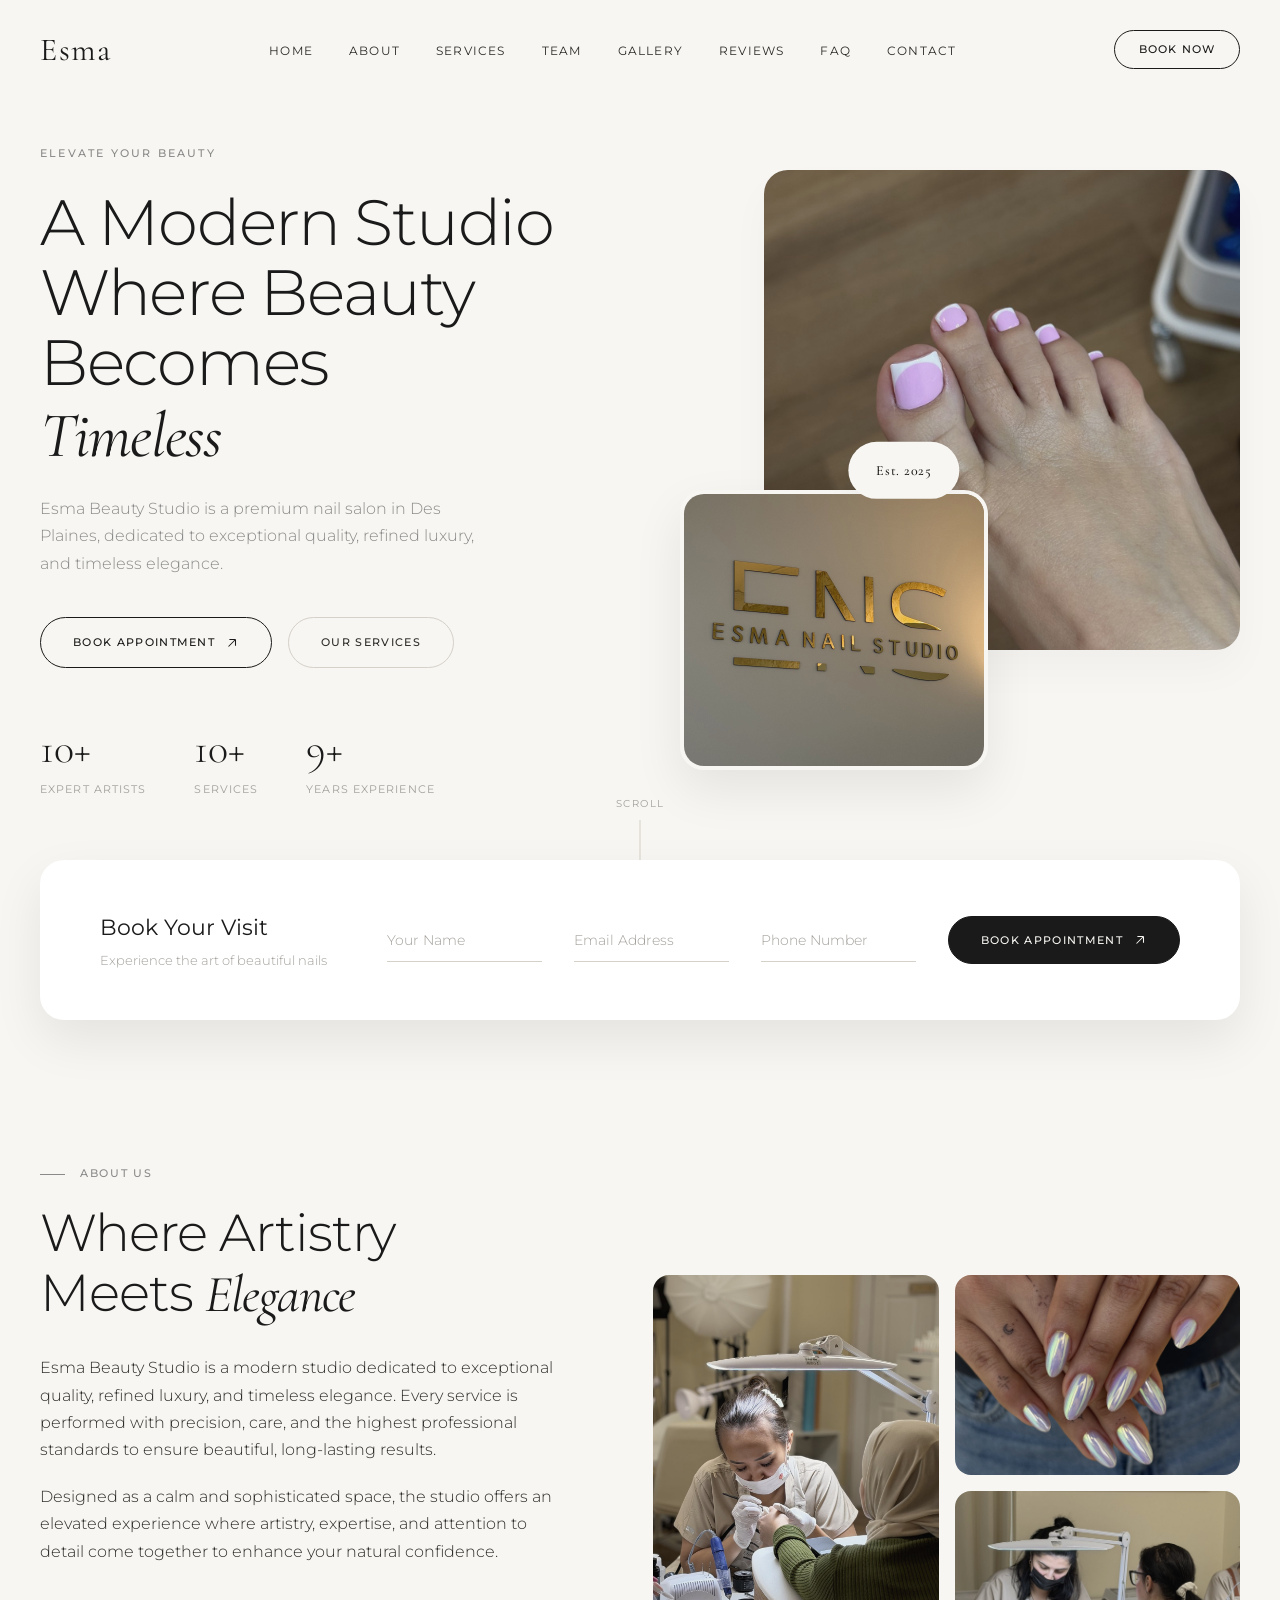
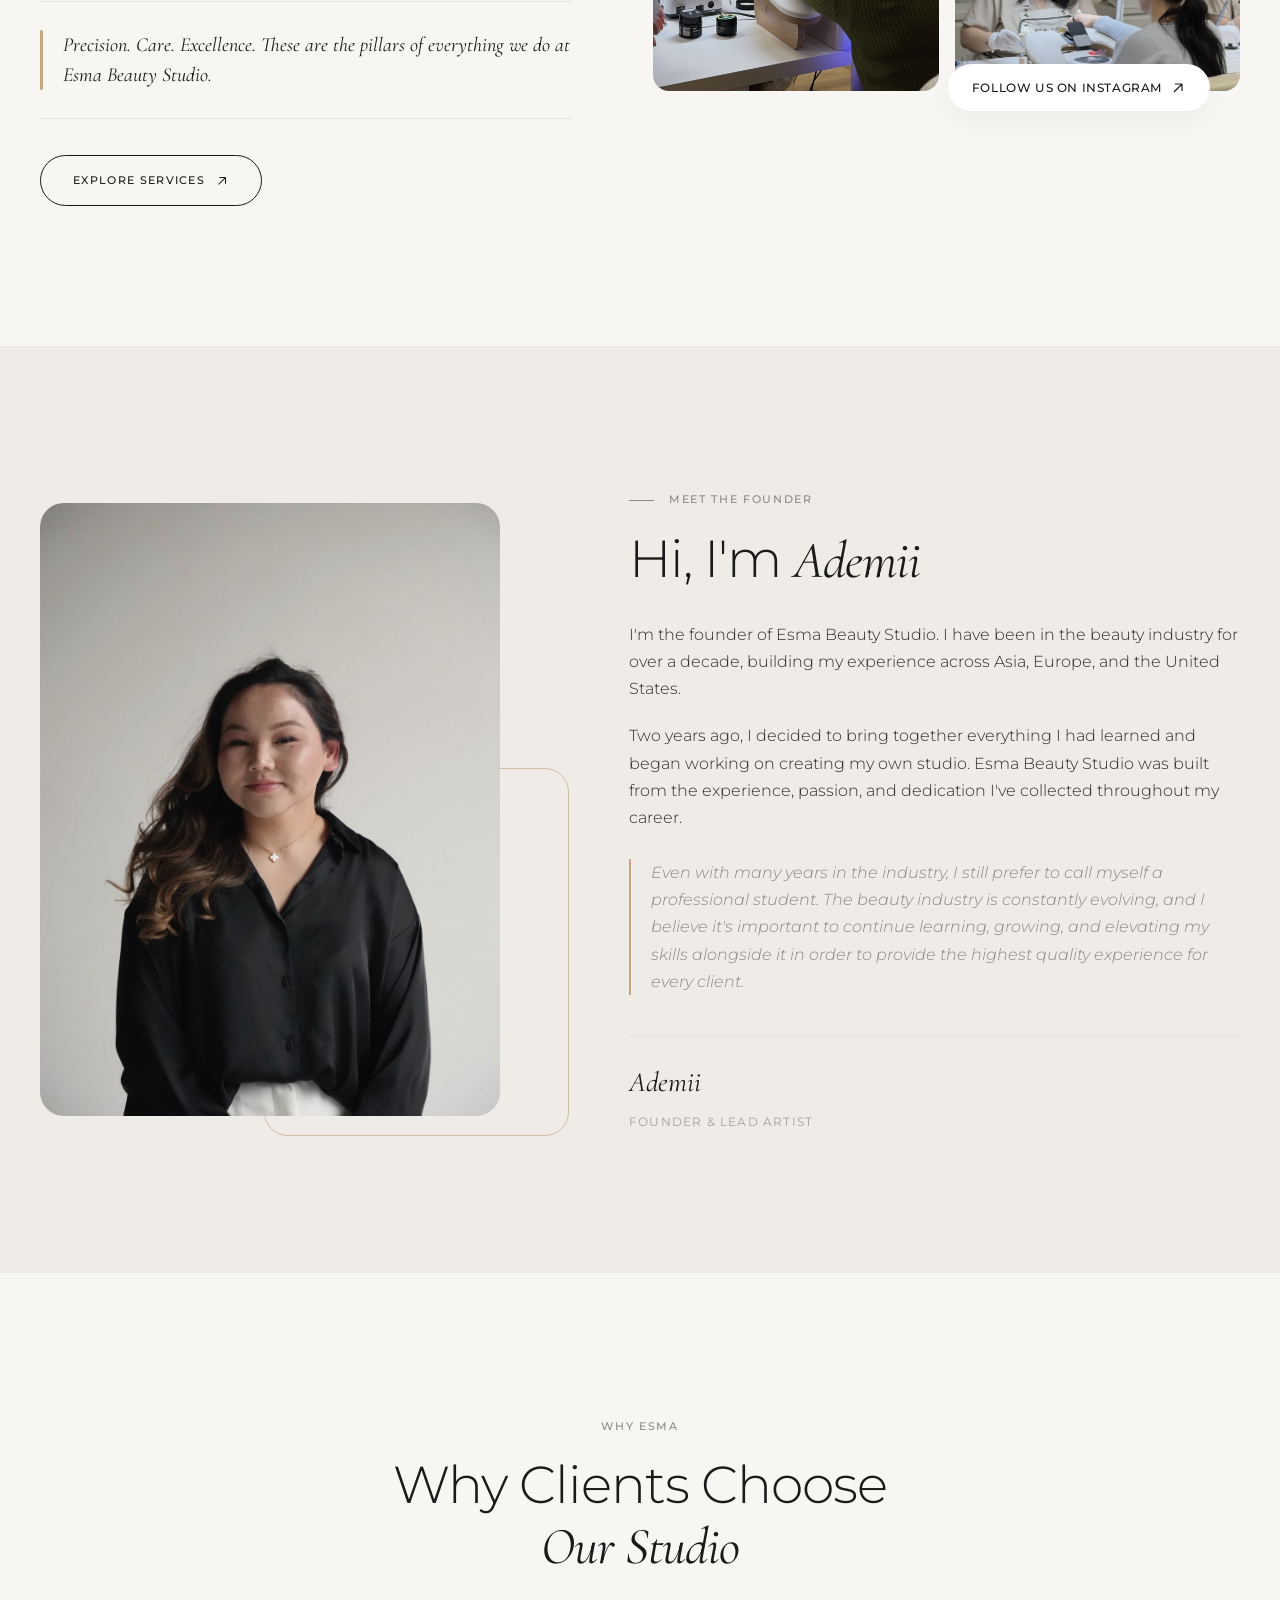
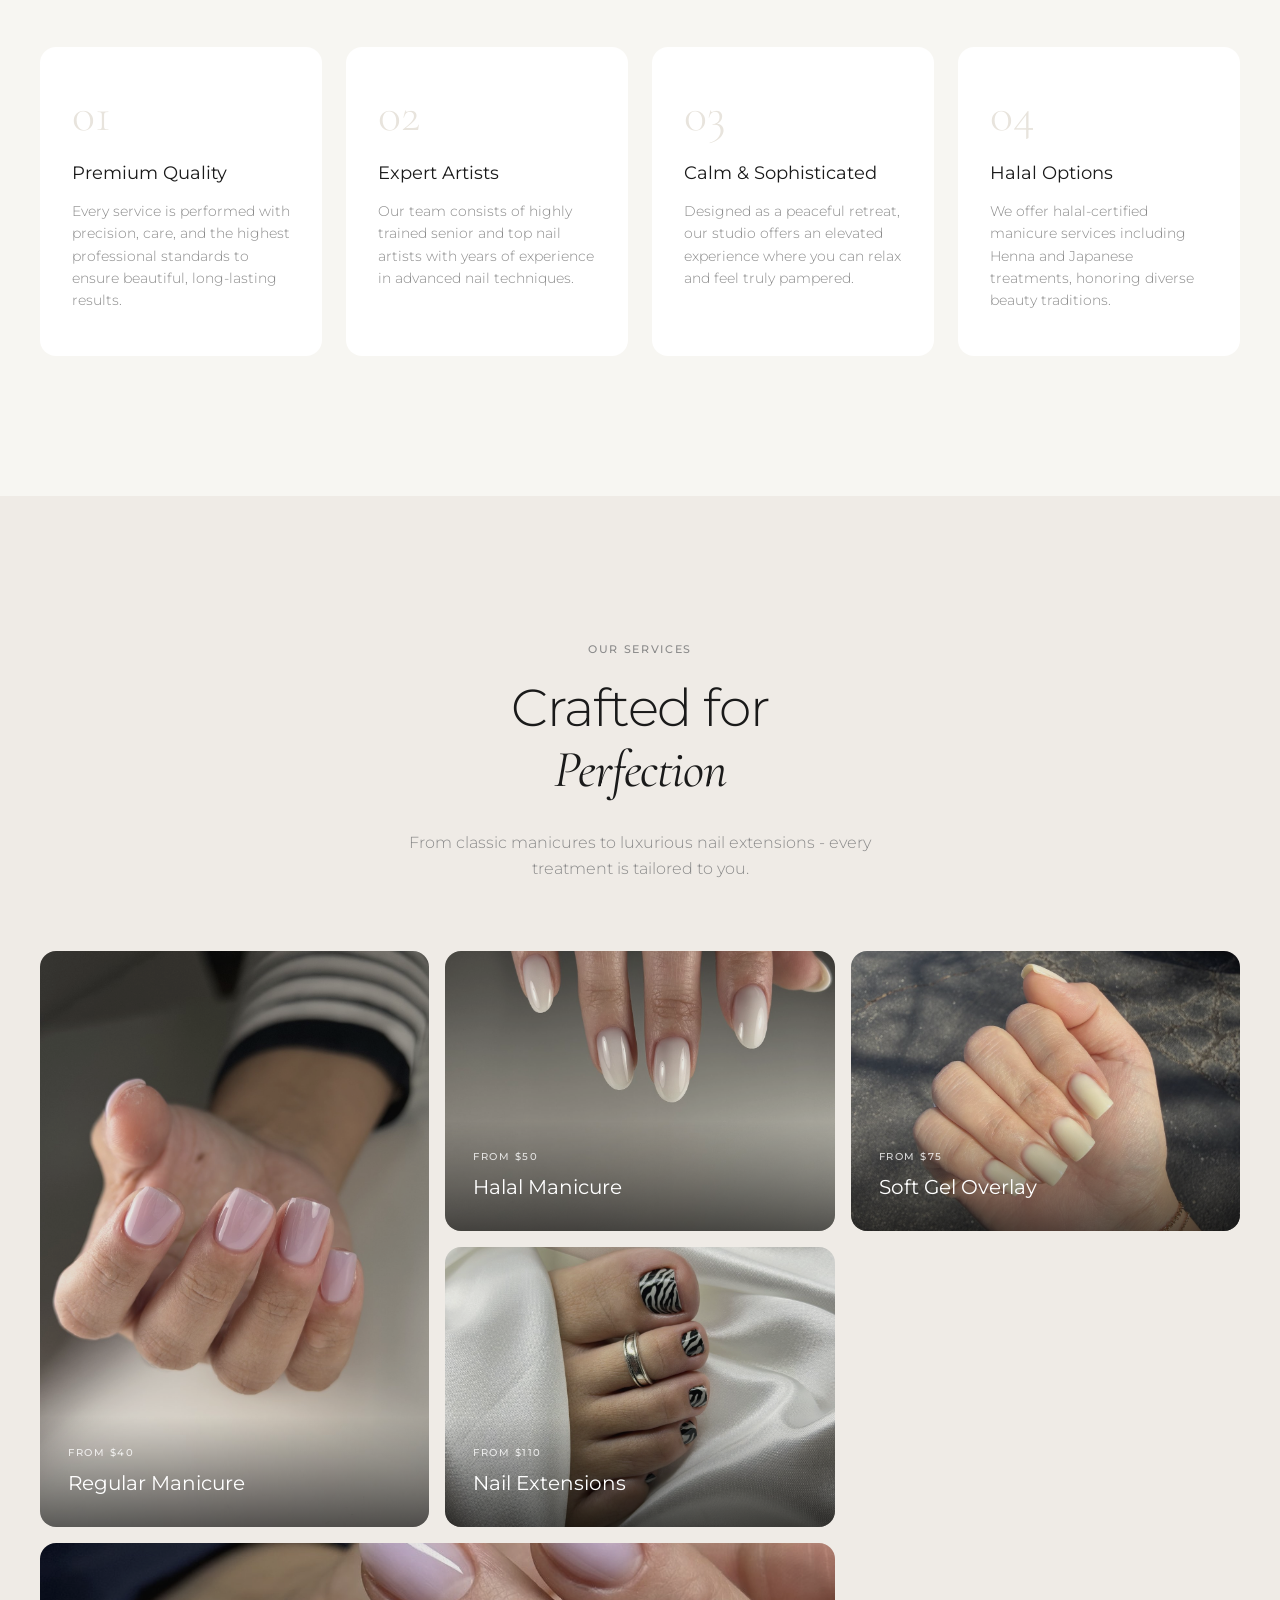
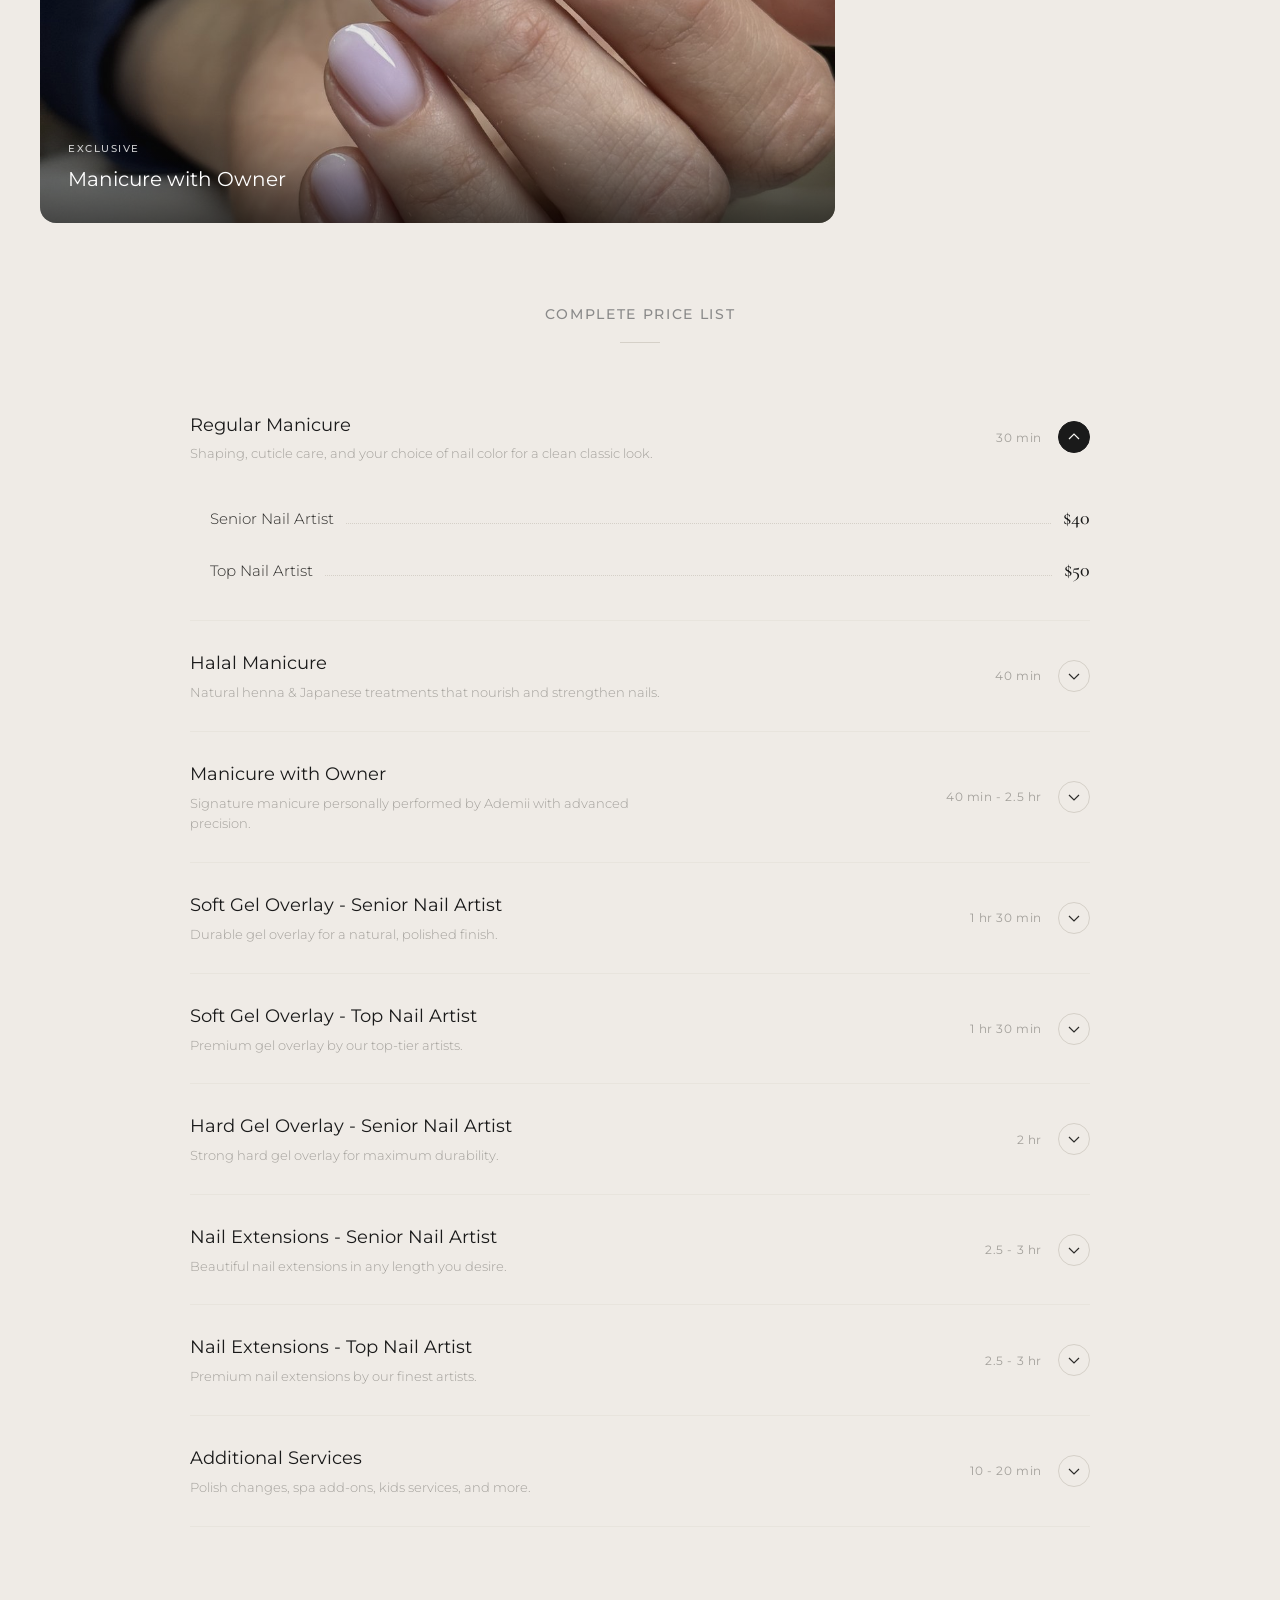
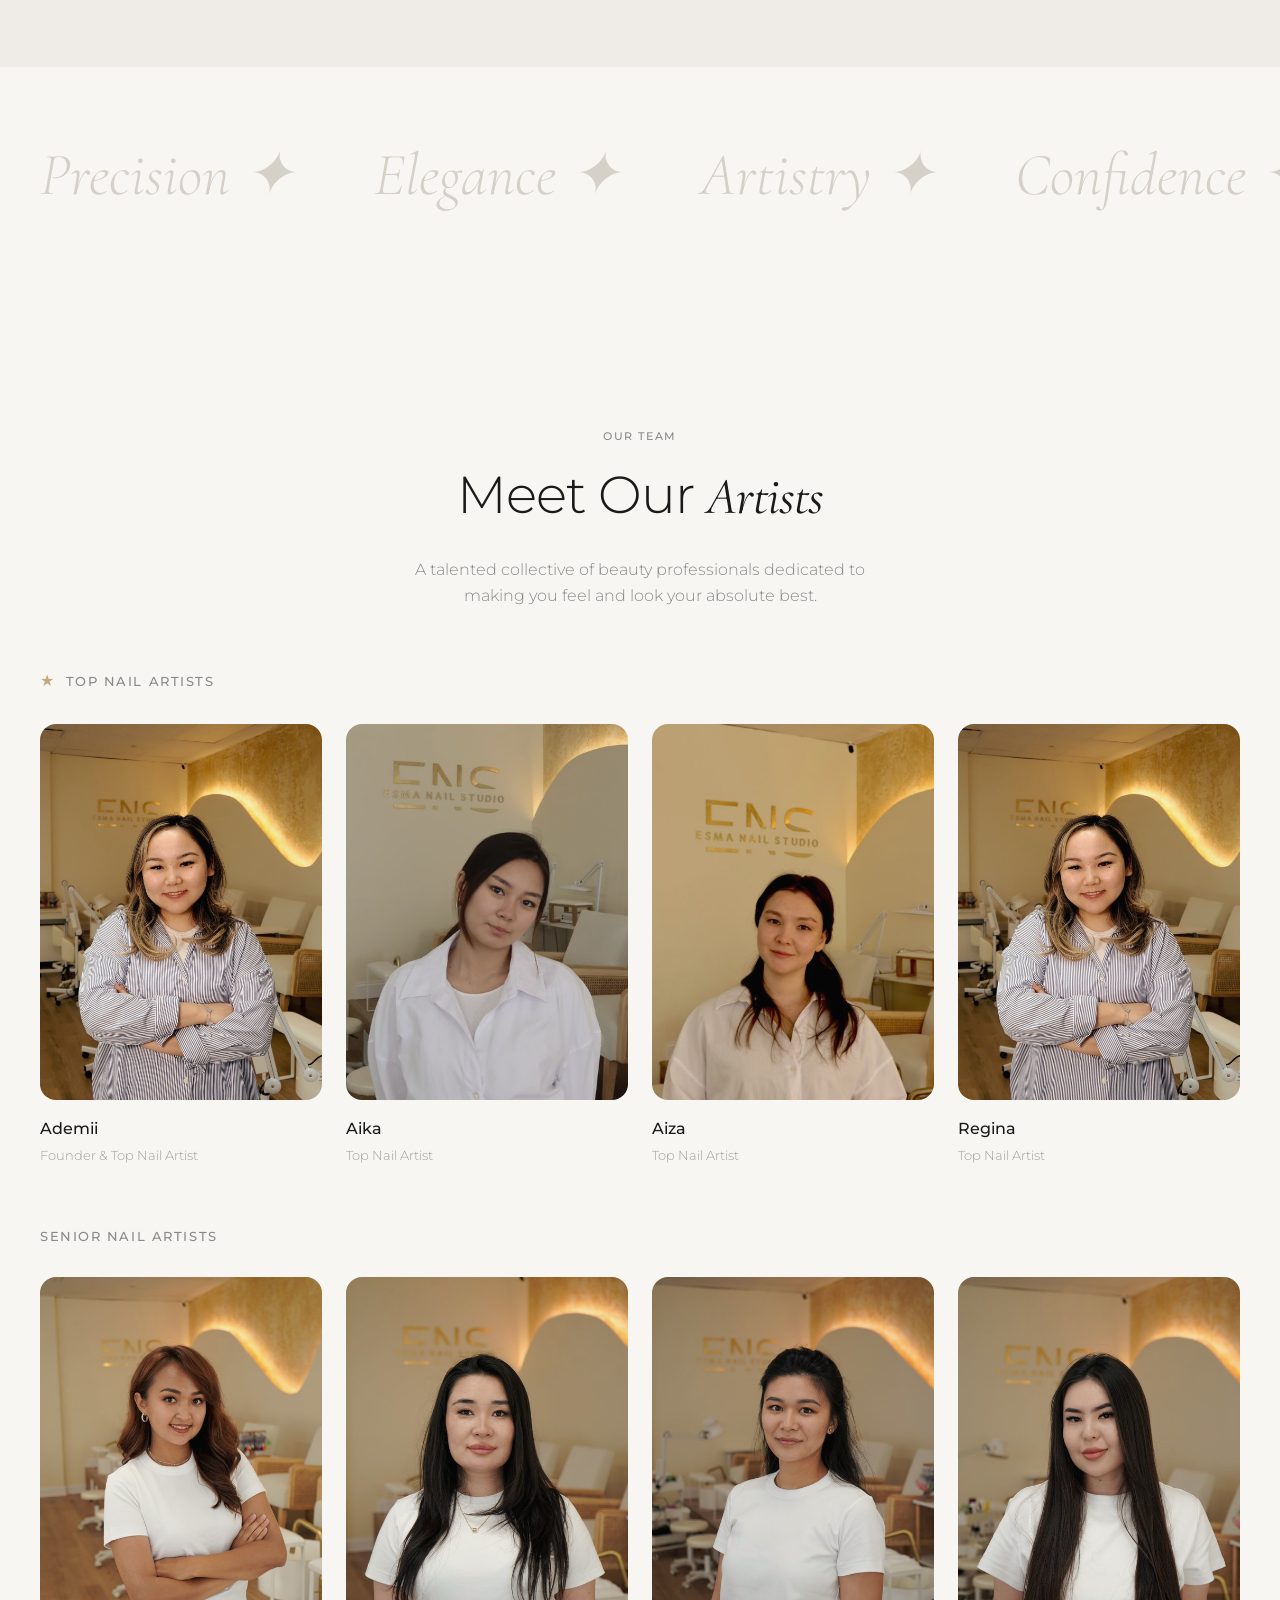
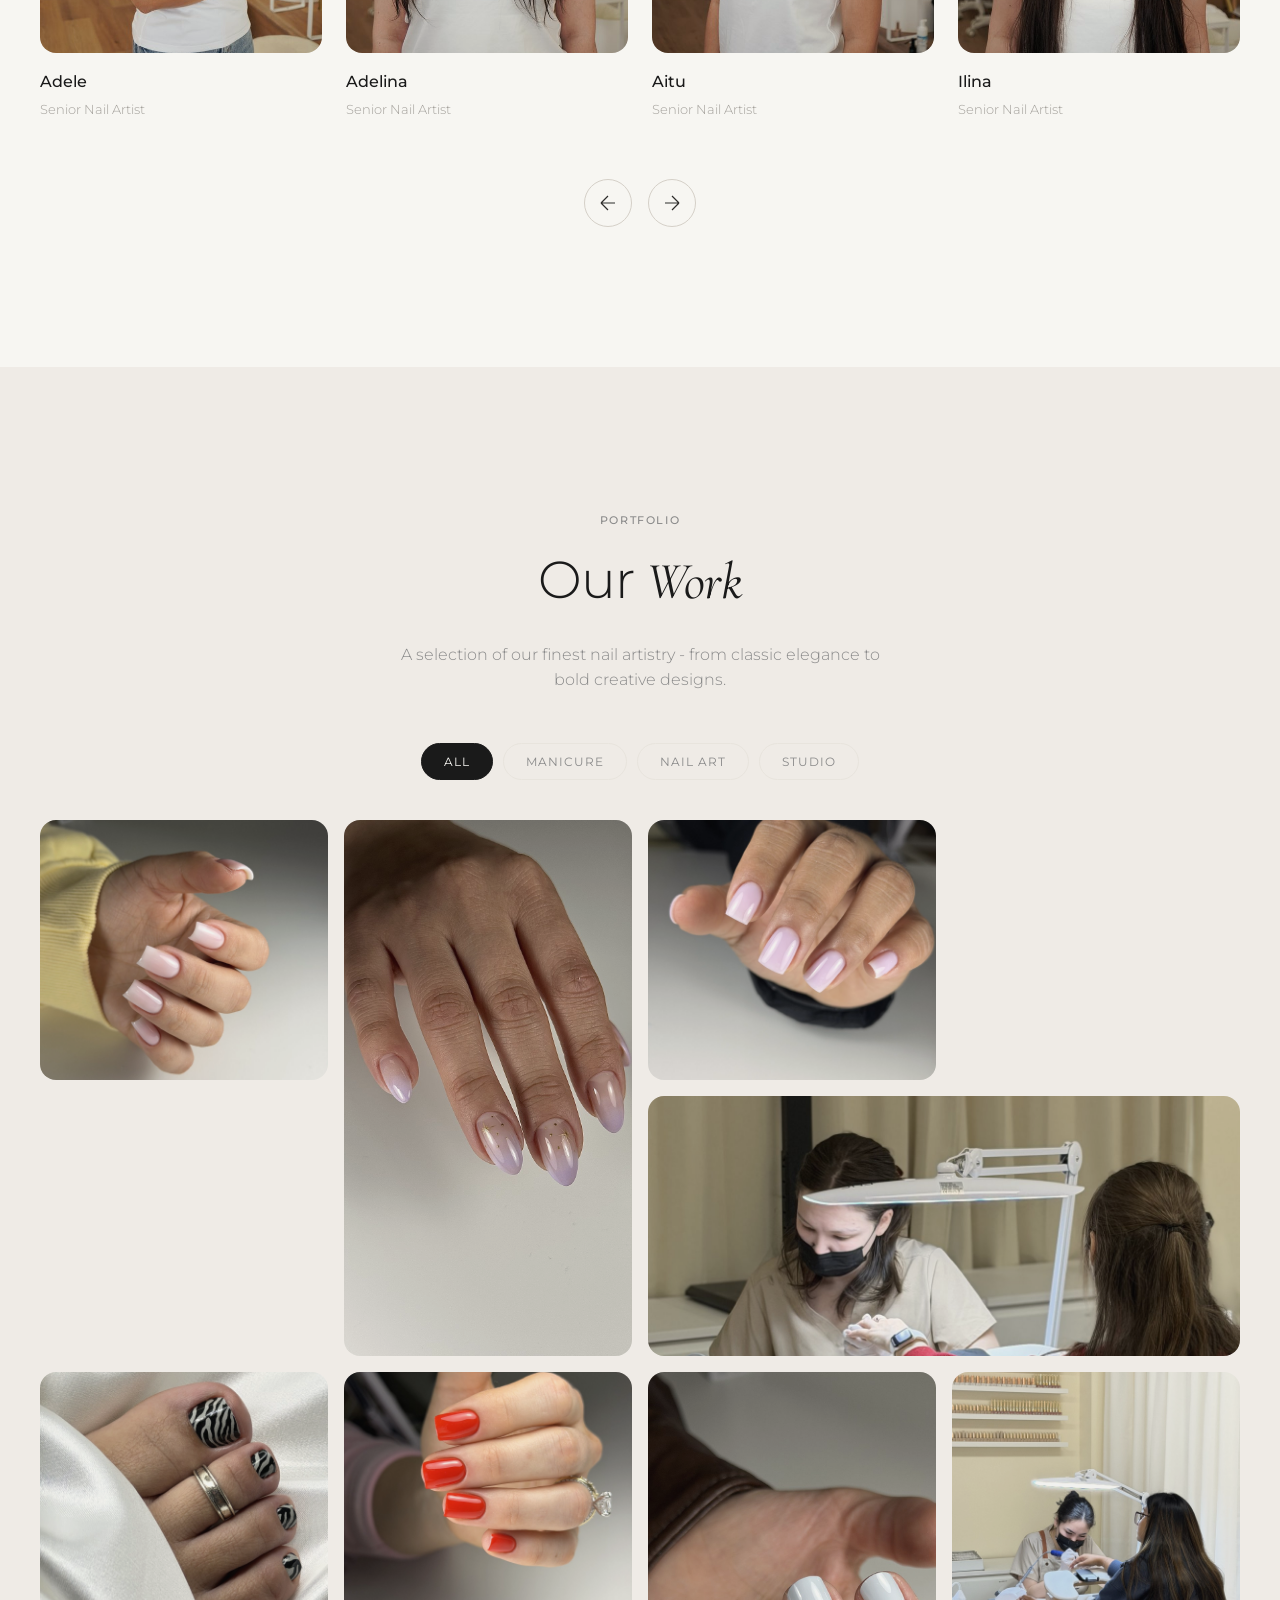
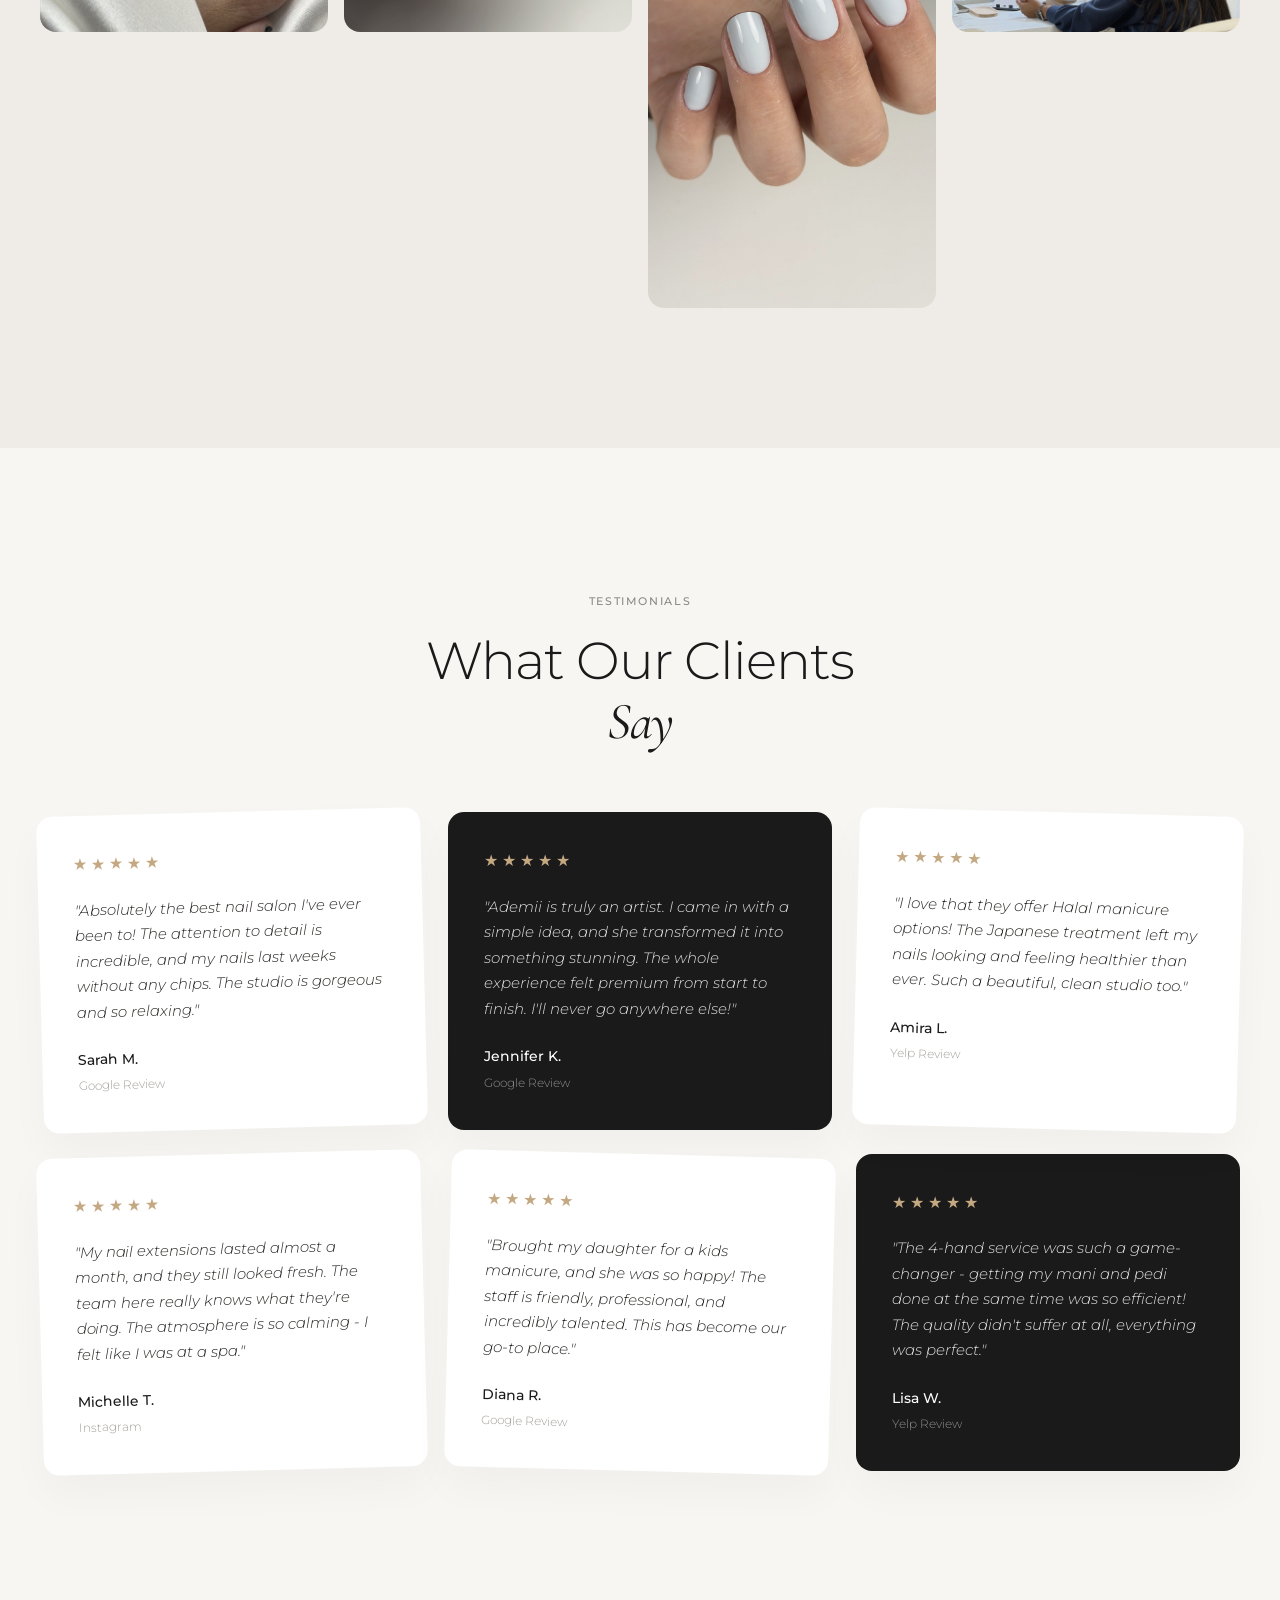
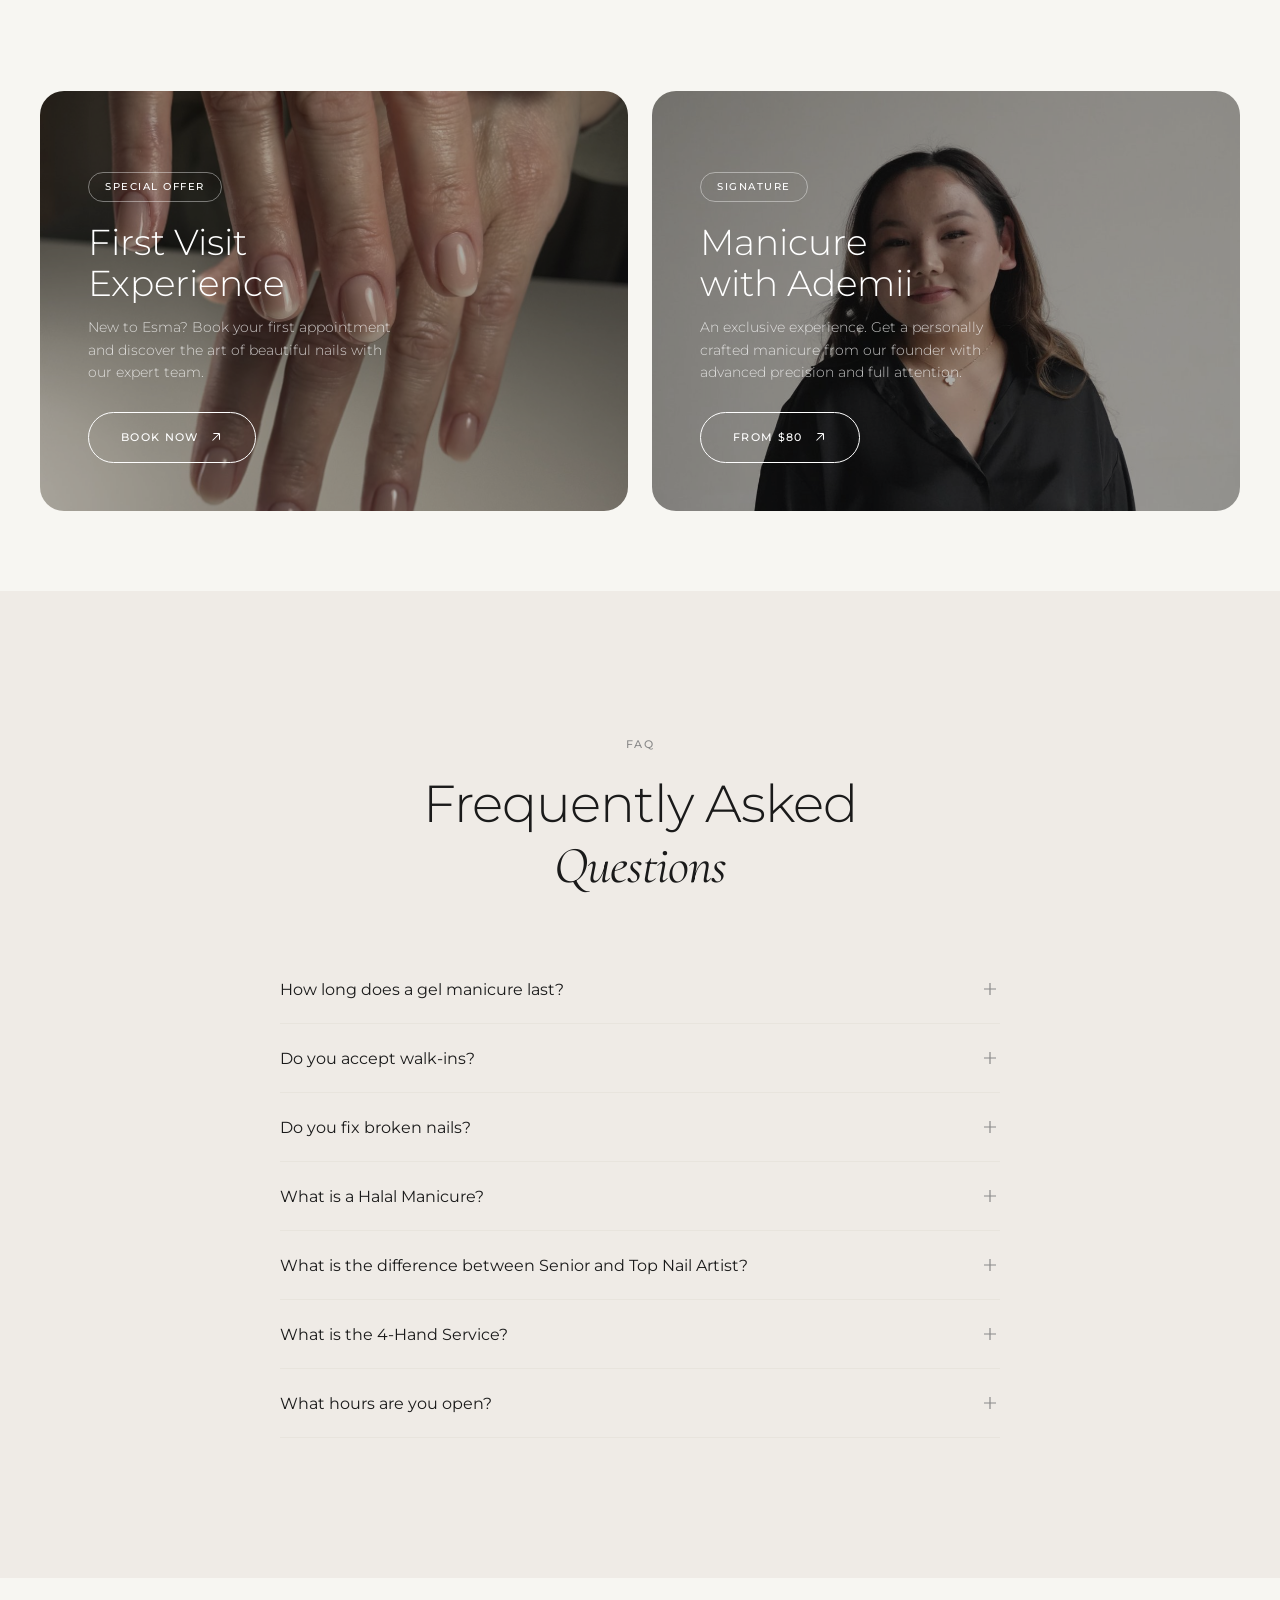
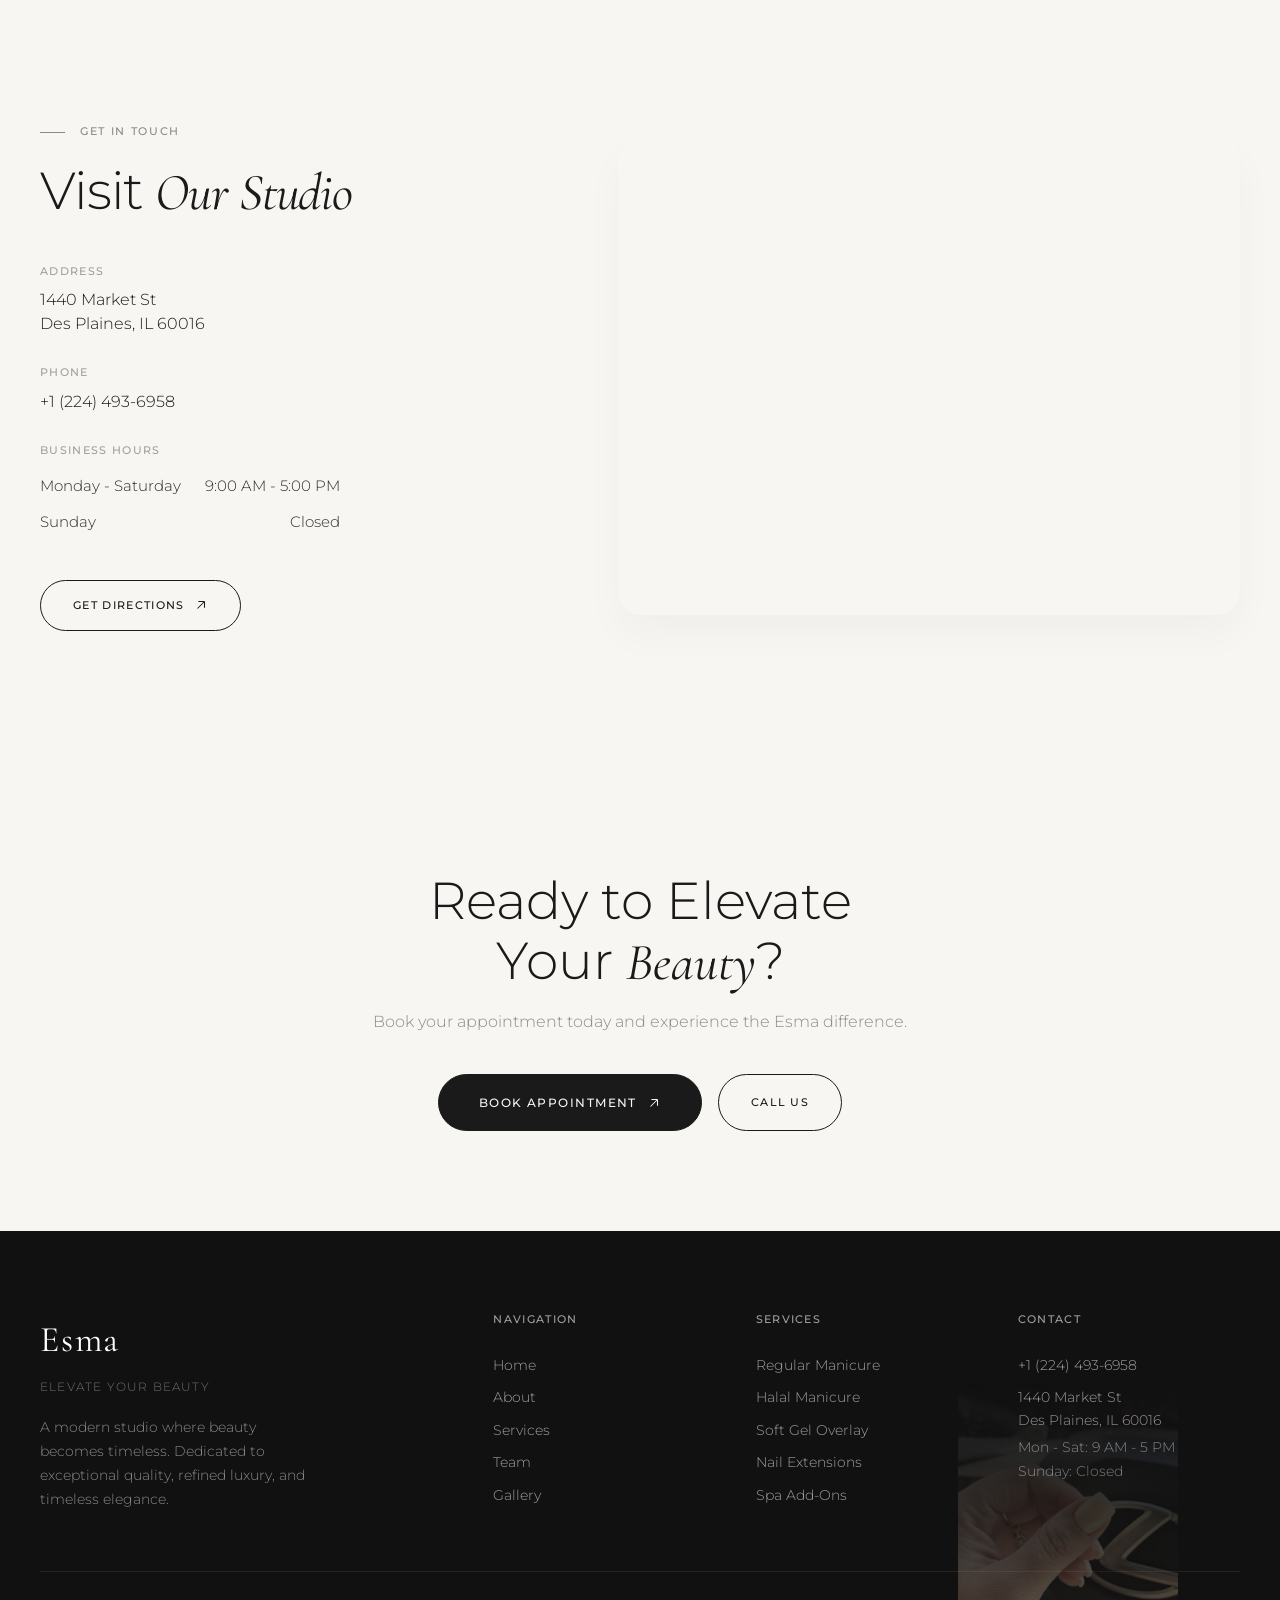
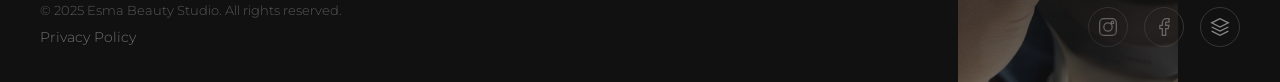
==== commit b470eed4: "Production ready: SEO, OG tags, JSON-LD, privacy policy, favicon, lazy loading, clean file structure" ====
--- a/index.html
+++ b/index.html
@@ -3,13 +3,77 @@
 <head>
     <meta charset="UTF-8">
     <meta name="viewport" content="width=device-width, initial-scale=1.0">
-    <title>Esma Beauty Studio — Elevate Your Beauty</title>
+    <title>Esma Beauty Studio — Premium Nail Salon in Des Plaines, IL</title>
     <meta name="description" content="Esma Beauty Studio is a modern luxury nail salon in Des Plaines, IL. Gel manicure, nail extensions, halal manicure, and more. Book your appointment today.">
-    <meta name="keywords" content="Chicago nail salon, Gel manicure Chicago, Luxury nail studio, Des Plaines nail salon, Esma Beauty Studio">
+    <meta name="keywords" content="nail salon Des Plaines, gel manicure Chicago, luxury nail studio, halal manicure, nail extensions, Esma Beauty Studio">
+    <meta name="author" content="Esma Beauty Studio">
+    <meta name="robots" content="index, follow">
+    <link rel="canonical" href="https://kyxecgit.github.io/esma/">
+
+    <!-- Open Graph -->
+    <meta property="og:title" content="Esma Beauty Studio — Premium Nail Salon in Des Plaines, IL">
+    <meta property="og:description" content="A modern luxury nail salon dedicated to exceptional quality, refined luxury, and timeless elegance. Book your appointment today.">
+    <meta property="og:type" content="website">
+    <meta property="og:url" content="https://kyxecgit.github.io/esma/">
+    <meta property="og:image" content="https://kyxecgit.github.io/esma/img/works/work_05.jpg">
+    <meta property="og:locale" content="en_US">
+    <meta property="og:site_name" content="Esma Beauty Studio">
+
+    <!-- Twitter Card -->
+    <meta name="twitter:card" content="summary_large_image">
+    <meta name="twitter:title" content="Esma Beauty Studio — Premium Nail Salon">
+    <meta name="twitter:description" content="A modern luxury nail salon in Des Plaines, IL. Gel manicure, nail extensions, halal manicure, and more.">
+    <meta name="twitter:image" content="https://kyxecgit.github.io/esma/img/works/work_05.jpg">
+
+    <!-- Favicon -->
+    <link rel="icon" type="image/svg+xml" href="favicon.svg">
+    <meta name="theme-color" content="#2D2C2A">
+
+    <!-- Fonts -->
     <link rel="preconnect" href="https://fonts.googleapis.com">
     <link rel="preconnect" href="https://fonts.gstatic.com" crossorigin>
     <link href="https://fonts.googleapis.com/css2?family=Cormorant+Garamond:ital,wght@0,300;0,400;0,500;0,600;0,700;1,300;1,400;1,500&family=Montserrat:wght@200;300;400;500;600&display=swap" rel="stylesheet">
     <link rel="stylesheet" href="css/style.css">
+
+    <!-- Structured Data -->
+    <script type="application/ld+json">
+    {
+        "@context": "https://schema.org",
+        "@type": "NailSalon",
+        "name": "Esma Beauty Studio",
+        "description": "A modern luxury nail salon in Des Plaines, IL dedicated to exceptional quality, refined luxury, and timeless elegance.",
+        "url": "https://kyxecgit.github.io/esma/",
+        "telephone": "+1-224-493-6958",
+        "address": {
+            "@type": "PostalAddress",
+            "streetAddress": "1440 Market St",
+            "addressLocality": "Des Plaines",
+            "addressRegion": "IL",
+            "postalCode": "60016",
+            "addressCountry": "US"
+        },
+        "geo": {
+            "@type": "GeoCoordinates",
+            "latitude": 42.033,
+            "longitude": -87.883
+        },
+        "openingHoursSpecification": [
+            {
+                "@type": "OpeningHoursSpecification",
+                "dayOfWeek": ["Monday","Tuesday","Wednesday","Thursday","Friday","Saturday"],
+                "opens": "09:00",
+                "closes": "17:00"
+            }
+        ],
+        "priceRange": "$$",
+        "image": "https://kyxecgit.github.io/esma/img/works/work_05.jpg",
+        "aggregateRating": {
+            "@type": "AggregateRating",
+            "ratingValue": "5.0",
+            "reviewCount": "50"
+        }
+    }
+    </script>
 </head>
 <body>
 
@@ -181,13 +245,13 @@
             <div class="about__gallery" data-animate="fade-left">
                 <div class="about__gallery-grid">
                     <div class="about__gallery-item about__gallery-item--large">
-                        <img src="img/studio/studio_05.jpg" alt="Esma Beauty Studio interior">
+                        <img loading="lazy" src="img/studio/studio_05.jpg" alt="Esma Beauty Studio interior">
                     </div>
                     <div class="about__gallery-item about__gallery-item--small">
-                        <img src="img/works/work_10.jpg" alt="Nail art at Esma">
+                        <img loading="lazy" src="img/works/work_10.jpg" alt="Nail art at Esma">
                     </div>
                     <div class="about__gallery-item about__gallery-item--medium">
-                        <img src="img/studio/studio_20.jpg" alt="Esma Beauty Studio">
+                        <img loading="lazy" src="img/studio/studio_20.jpg" alt="Esma Beauty Studio">
                     </div>
                 </div>
                 <a href="#" class="about__instagram-badge" target="_blank">
@@ -204,7 +268,7 @@
     <section class="owner" id="owner">
         <div class="owner__container">
             <div class="owner__image" data-animate="fade-right">
-                <img src="img/owner/owner_2.jpg" alt="Ademii - Founder of Esma Beauty Studio">
+                <img loading="lazy" src="img/owner/owner_2.jpg" alt="Ademii - Founder of Esma Beauty Studio">
                 <div class="owner__image-accent"></div>
             </div>
             <div class="owner__content" data-animate="fade-up">
@@ -269,7 +333,7 @@
             <!-- Service Categories Visual Grid -->
             <div class="services__visual-grid" data-animate="fade-up">
                 <div class="services__visual-card services__visual-card--large">
-                    <img src="img/works/work_01.jpg" alt="Regular Manicure">
+                    <img loading="lazy" src="img/works/work_01.jpg" alt="Regular Manicure">
                     <div class="services__visual-overlay">
                         <span class="services__visual-tag">From $40</span>
                         <h3 class="services__visual-title">Regular Manicure</h3>
@@ -279,7 +343,7 @@
                     </div>
                 </div>
                 <div class="services__visual-card">
-                    <img src="img/works/work_08.jpg" alt="Halal Manicure">
+                    <img loading="lazy" src="img/works/work_08.jpg" alt="Halal Manicure">
                     <div class="services__visual-overlay">
                         <span class="services__visual-tag">From $50</span>
                         <h3 class="services__visual-title">Halal Manicure</h3>
@@ -289,7 +353,7 @@
                     </div>
                 </div>
                 <div class="services__visual-card">
-                    <img src="img/works/work_15.jpg" alt="Soft Gel Overlay">
+                    <img loading="lazy" src="img/works/work_15.jpg" alt="Soft Gel Overlay">
                     <div class="services__visual-overlay">
                         <span class="services__visual-tag">From $75</span>
                         <h3 class="services__visual-title">Soft Gel Overlay</h3>
@@ -299,7 +363,7 @@
                     </div>
                 </div>
                 <div class="services__visual-card">
-                    <img src="img/works/work_20.jpg" alt="Nail Extensions">
+                    <img loading="lazy" src="img/works/work_20.jpg" alt="Nail Extensions">
                     <div class="services__visual-overlay">
                         <span class="services__visual-tag">From $110</span>
                         <h3 class="services__visual-title">Nail Extensions</h3>
@@ -309,7 +373,7 @@
                     </div>
                 </div>
                 <div class="services__visual-card services__visual-card--wide">
-                    <img src="img/works/work_25.jpg" alt="Manicure with Owner">
+                    <img loading="lazy" src="img/works/work_25.jpg" alt="Manicure with Owner">
                     <div class="services__visual-overlay">
                         <span class="services__visual-tag">Exclusive</span>
                         <h3 class="services__visual-title">Manicure with Owner</h3>
@@ -682,28 +746,28 @@
                     <div class="team__carousel-track">
                         <div class="team__member">
                             <div class="team__member-photo">
-                                <img src="img/owner/ademii_team.jpg" alt="Ademii">
+                                <img loading="lazy" src="img/owner/ademii_team.jpg" alt="Ademii">
                             </div>
                             <h4 class="team__member-name">Ademii</h4>
                             <p class="team__member-role">Founder &amp; Top Nail Artist</p>
                         </div>
                         <div class="team__member">
                             <div class="team__member-photo">
-                                <img src="1 staff/IMG_4460.jpg" alt="Aika">
+                                <img loading="lazy" src="img/team/aika.jpg" alt="Aika">
                             </div>
                             <h4 class="team__member-name">Aika</h4>
                             <p class="team__member-role">Top Nail Artist</p>
                         </div>
                         <div class="team__member">
                             <div class="team__member-photo">
-                                <img src="1 staff/IMG_4485.jpg" alt="Aiza">
+                                <img loading="lazy" src="img/team/aiza.jpg" alt="Aiza">
                             </div>
                             <h4 class="team__member-name">Aiza</h4>
                             <p class="team__member-role">Top Nail Artist</p>
                         </div>
                         <div class="team__member">
                             <div class="team__member-photo">
-                                <img src="1 staff/IMG_6450 2.JPG" alt="Regina">
+                                <img loading="lazy" src="img/team/regina.jpg" alt="Regina">
                             </div>
                             <h4 class="team__member-name">Regina</h4>
                             <p class="team__member-role">Top Nail Artist</p>
@@ -719,42 +783,42 @@
                     <div class="team__carousel-track">
                         <div class="team__member">
                             <div class="team__member-photo">
-                                <img src="1 staff/DSC08359.JPG" alt="Adele">
+                                <img loading="lazy" src="img/team/adele.jpg" alt="Adele">
                             </div>
                             <h4 class="team__member-name">Adele</h4>
                             <p class="team__member-role">Senior Nail Artist</p>
                         </div>
                         <div class="team__member">
                             <div class="team__member-photo">
-                                <img src="1 staff/DSC08369.JPG" alt="Adelina">
+                                <img loading="lazy" src="img/team/adelina.jpg" alt="Adelina">
                             </div>
                             <h4 class="team__member-name">Adelina</h4>
                             <p class="team__member-role">Senior Nail Artist</p>
                         </div>
                         <div class="team__member">
                             <div class="team__member-photo">
-                                <img src="1 staff/DSC08380.JPG" alt="Aitu">
+                                <img loading="lazy" src="img/team/aitu.jpg" alt="Aitu">
                             </div>
                             <h4 class="team__member-name">Aitu</h4>
                             <p class="team__member-role">Senior Nail Artist</p>
                         </div>
                         <div class="team__member">
                             <div class="team__member-photo">
-                                <img src="1 staff/DSC08390.JPG" alt="Ilina">
+                                <img loading="lazy" src="img/team/ilina.jpg" alt="Ilina">
                             </div>
                             <h4 class="team__member-name">Ilina</h4>
                             <p class="team__member-role">Senior Nail Artist</p>
                         </div>
                         <div class="team__member">
                             <div class="team__member-photo">
-                                <img src="1 staff/DSC08439.JPG" alt="Mia">
+                                <img loading="lazy" src="img/team/mia.jpg" alt="Mia">
                             </div>
                             <h4 class="team__member-name">Mia</h4>
                             <p class="team__member-role">Senior Nail Artist</p>
                         </div>
                         <div class="team__member">
                             <div class="team__member-photo">
-                                <img src="1 staff/DSC08446.JPG" alt="Naz">
+                                <img loading="lazy" src="img/team/naz.jpg" alt="Naz">
                             </div>
                             <h4 class="team__member-name">Naz</h4>
                             <p class="team__member-role">Senior Nail Artist</p>
@@ -792,28 +856,28 @@
             </div>
             <div class="gallery__grid" data-animate="fade-up">
                 <div class="gallery__item" data-category="manicure">
-                    <img src="img/works/work_02.jpg" alt="Classic manicure design">
+                    <img loading="lazy" src="img/works/work_02.jpg" alt="Classic manicure design">
                 </div>
                 <div class="gallery__item gallery__item--tall" data-category="nailart">
-                    <img src="img/works/work_07.jpg" alt="Nail art design">
+                    <img loading="lazy" src="img/works/work_07.jpg" alt="Nail art design">
                 </div>
                 <div class="gallery__item" data-category="manicure">
-                    <img src="img/works/work_12.jpg" alt="Gel manicure">
+                    <img loading="lazy" src="img/works/work_12.jpg" alt="Gel manicure">
                 </div>
                 <div class="gallery__item gallery__item--wide" data-category="interior">
-                    <img src="img/studio/studio_15.jpg" alt="Studio interior">
+                    <img loading="lazy" src="img/studio/studio_15.jpg" alt="Studio interior">
                 </div>
                 <div class="gallery__item" data-category="nailart">
-                    <img src="img/works/work_18.jpg" alt="Creative nail art">
+                    <img loading="lazy" src="img/works/work_18.jpg" alt="Creative nail art">
                 </div>
                 <div class="gallery__item" data-category="manicure">
-                    <img src="img/works/work_22.jpg" alt="Luxury manicure">
+                    <img loading="lazy" src="img/works/work_22.jpg" alt="Luxury manicure">
                 </div>
                 <div class="gallery__item gallery__item--tall" data-category="nailart">
-                    <img src="img/works/work_28.jpg" alt="Nail art collection">
+                    <img loading="lazy" src="img/works/work_28.jpg" alt="Nail art collection">
                 </div>
                 <div class="gallery__item" data-category="interior">
-                    <img src="img/studio/studio_30.jpg" alt="Studio atmosphere">
+                    <img loading="lazy" src="img/studio/studio_30.jpg" alt="Studio atmosphere">
                 </div>
             </div>
         </div>
@@ -887,7 +951,7 @@
     <section class="promo" id="promo">
         <div class="promo__container" data-animate="fade-up">
             <div class="promo__card">
-                <img src="img/works/work_03.jpg" alt="Special offer" class="promo__card-bg">
+                <img loading="lazy" src="img/works/work_03.jpg" alt="Special offer" class="promo__card-bg">
                 <div class="promo__card-content">
                     <span class="promo__card-badge">Special Offer</span>
                     <h3 class="promo__card-title">First Visit<br>Experience</h3>
@@ -899,7 +963,7 @@
                 </div>
             </div>
             <div class="promo__card">
-                <img src="img/owner/owner_1.jpg" alt="Signature service" class="promo__card-bg">
+                <img loading="lazy" src="img/owner/owner_1.jpg" alt="Signature service" class="promo__card-bg">
                 <div class="promo__card-content">
                     <span class="promo__card-badge">Signature</span>
                     <h3 class="promo__card-title">Manicure<br>with Ademii</h3>
@@ -1088,7 +1152,7 @@
                 </div>
             </div>
             <div class="footer__bottom">
-                <p class="footer__copyright">&copy; 2025 Esma Beauty Studio. All rights reserved.</p>
+                <p class="footer__copyright">&copy; 2025 Esma Beauty Studio. All rights reserved. <a href="privacy.html" class="footer__link footer__link--inline">Privacy Policy</a></p>
                 <div class="footer__social">
                     <a href="#" class="footer__social-link" aria-label="Instagram" target="_blank">
                         <svg width="20" height="20" viewBox="0 0 24 24" fill="none" stroke="currentColor" stroke-width="1.5"><rect x="2" y="2" width="20" height="20" rx="5"/><circle cx="12" cy="12" r="5"/><circle cx="17.5" cy="6.5" r="1.5"/></svg>
@@ -1104,7 +1168,7 @@
         </div>
         <!-- Footer decorative image -->
         <div class="footer__decor">
-            <img src="img/nails1.jpg" alt="Decorative nail art">
+            <img src="img/works/work_14.jpg" alt="Nail art" loading="lazy">
         </div>
     </footer>
 
--- a/css/style.css
+++ b/css/style.css
@@ -2104,6 +2104,16 @@
     color: rgba(255, 255, 255, 0.3);
 }
 
+.footer__link--inline {
+    color: rgba(255, 255, 255, 0.4);
+    text-decoration: none;
+    transition: color 0.3s;
+}
+
+.footer__link--inline:hover {
+    color: var(--color-accent);
+}
+
 .footer__social {
     display: flex;
     gap: 16px;
